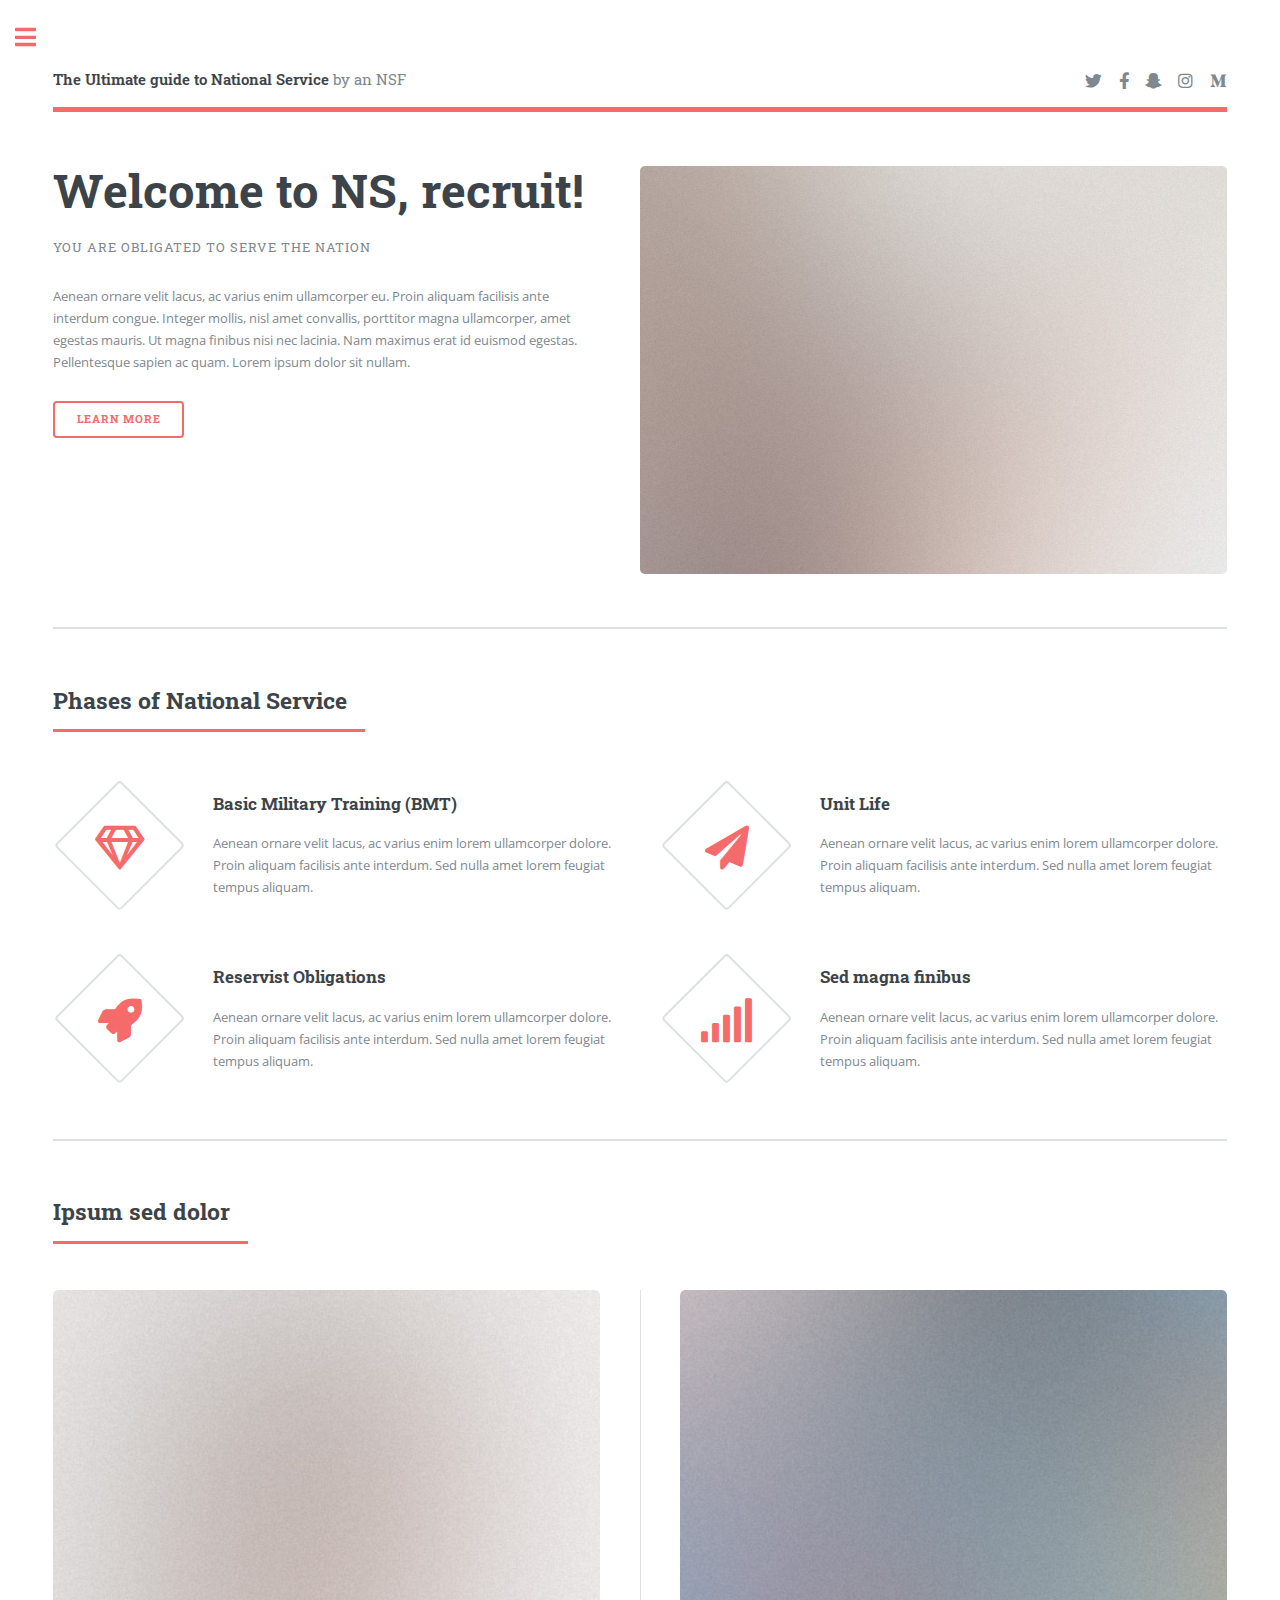
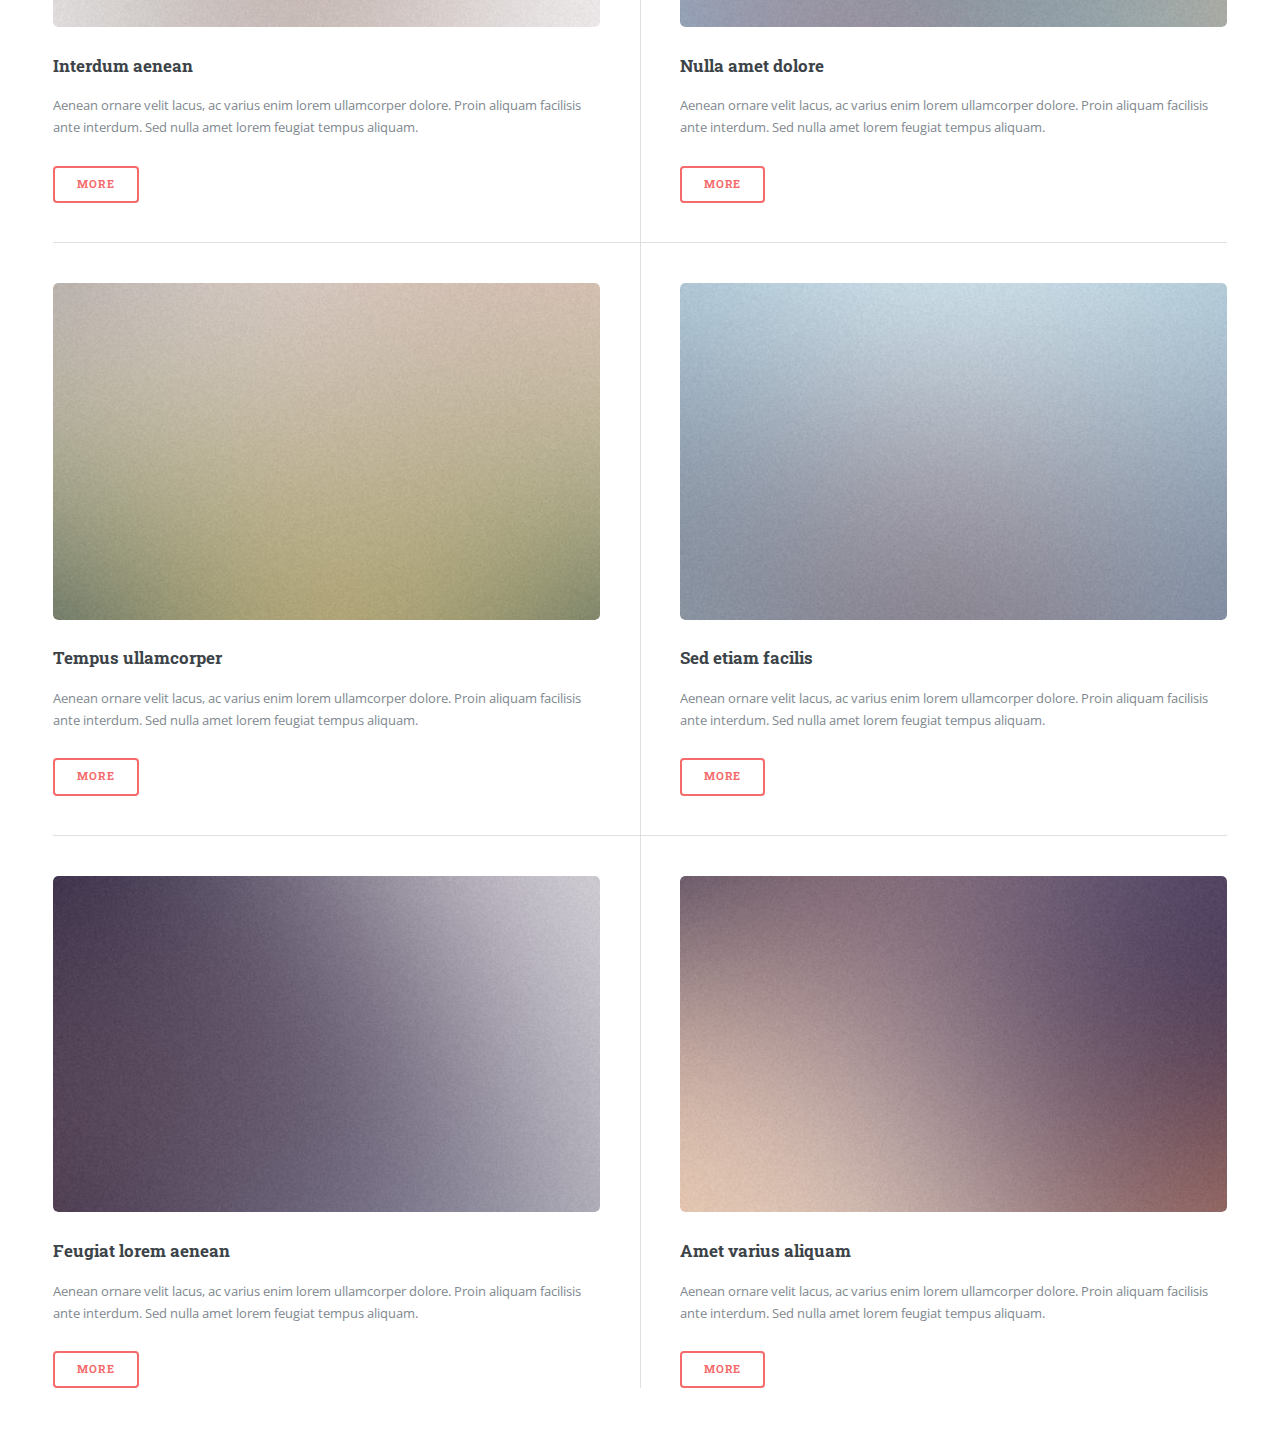
==== bmt/index.html @ 051fe94a "first commit" ====
<!DOCTYPE HTML>
<!--
	Editorial by HTML5 UP
	html5up.net | @ajlkn
	Free for personal and commercial use under the CCA 3.0 license (html5up.net/license)
-->
<html>
	<head>
		<title>Editorial by HTML5 UP</title>
		<meta charset="utf-8" />
		<meta name="viewport" content="width=device-width, initial-scale=1, user-scalable=no" />
		<link rel="stylesheet" href="assets/css/main.css" />
	</head>
	<body class="is-preload">

		<!-- Wrapper -->
			<div id="wrapper">

				<!-- Main -->
					<div id="main">
						<div class="inner">

							<!-- Header -->
								<header id="header">
									<a href="index.html" class="logo"><strong>The Ultimate guide to National Service</strong> by an NSF</a>
									<ul class="icons">
										<li><a href="#" class="icon brands fa-twitter"><span class="label">Twitter</span></a></li>
										<li><a href="#" class="icon brands fa-facebook-f"><span class="label">Facebook</span></a></li>
										<li><a href="#" class="icon brands fa-snapchat-ghost"><span class="label">Snapchat</span></a></li>
										<li><a href="#" class="icon brands fa-instagram"><span class="label">Instagram</span></a></li>
										<li><a href="#" class="icon brands fa-medium-m"><span class="label">Medium</span></a></li>
									</ul>
								</header>

							<!-- Banner -->
								<section id="banner">
									<div class="content">
										<header>
											<h1>Welcome to NS, recruit!</h1>
											<p>You are obligated to serve the nation</p>
										</header>
										<p>Aenean ornare velit lacus, ac varius enim ullamcorper eu. Proin aliquam facilisis ante interdum congue. Integer mollis, nisl amet convallis, porttitor magna ullamcorper, amet egestas mauris. Ut magna finibus nisi nec lacinia. Nam maximus erat id euismod egestas. Pellentesque sapien ac quam. Lorem ipsum dolor sit nullam.</p>
										<ul class="actions">
											<li><a href="#test" class="button big">Learn More</a></li>
										</ul>
									</div>
									<span class="image object">
										<img src="images/pic10.jpg" alt="" />
									</span>
								</section>

							<!-- Section -->
								<section>
									<header class="major">
										<h2>Phases of National Service</h2>
									</header>
									<div class="features">
										<article>
											<span class="icon fa-gem"></span>
											<div class="content">
												<h3>Basic Military Training (BMT)</h3>
												<p>Aenean ornare velit lacus, ac varius enim lorem ullamcorper dolore. Proin aliquam facilisis ante interdum. Sed nulla amet lorem feugiat tempus aliquam.</p>
											</div>
										</article>
										<article>
											<span class="icon solid fa-paper-plane"></span>
											<div class="content">
												<h3>Unit Life</h3>
												<p>Aenean ornare velit lacus, ac varius enim lorem ullamcorper dolore. Proin aliquam facilisis ante interdum. Sed nulla amet lorem feugiat tempus aliquam.</p>
											</div>
										</article>
										<article>
											<span class="icon solid fa-rocket"></span>
											<div class="content">
												<h3>Reservist Obligations</h3>
												<p>Aenean ornare velit lacus, ac varius enim lorem ullamcorper dolore. Proin aliquam facilisis ante interdum. Sed nulla amet lorem feugiat tempus aliquam.</p>
											</div>
										</article>
										<article>
											<span class="icon solid fa-signal"></span>
											<div class="content">
												<h3>Sed magna finibus</h3>
												<p>Aenean ornare velit lacus, ac varius enim lorem ullamcorper dolore. Proin aliquam facilisis ante interdum. Sed nulla amet lorem feugiat tempus aliquam.</p>
											</div>
										</article>
									</div>
								</section>

							<!-- Section -->
								<section>
									<header id='test' class="major">
										<h2>Ipsum sed dolor</h2>
									</header>
									<div class="posts">
										<article>
											<a href="#" class="image"><img src="images/pic01.jpg" alt="" /></a>
											<h3>Interdum aenean</h3>
											<p>Aenean ornare velit lacus, ac varius enim lorem ullamcorper dolore. Proin aliquam facilisis ante interdum. Sed nulla amet lorem feugiat tempus aliquam.</p>
											<ul class="actions">
												<li><a href="#" class="button">More</a></li>
											</ul>
										</article>
										<article>
											<a href="#" class="image"><img src="images/pic02.jpg" alt="" /></a>
											<h3>Nulla amet dolore</h3>
											<p>Aenean ornare velit lacus, ac varius enim lorem ullamcorper dolore. Proin aliquam facilisis ante interdum. Sed nulla amet lorem feugiat tempus aliquam.</p>
											<ul class="actions">
												<li><a href="#" class="button">More</a></li>
											</ul>
										</article>
										<article>
											<a href="#" class="image"><img src="images/pic03.jpg" alt="" /></a>
											<h3>Tempus ullamcorper</h3>
											<p>Aenean ornare velit lacus, ac varius enim lorem ullamcorper dolore. Proin aliquam facilisis ante interdum. Sed nulla amet lorem feugiat tempus aliquam.</p>
											<ul class="actions">
												<li><a href="#" class="button">More</a></li>
											</ul>
										</article>
										<article>
											<a href="#" class="image"><img src="images/pic04.jpg" alt="" /></a>
											<h3>Sed etiam facilis</h3>
											<p>Aenean ornare velit lacus, ac varius enim lorem ullamcorper dolore. Proin aliquam facilisis ante interdum. Sed nulla amet lorem feugiat tempus aliquam.</p>
											<ul class="actions">
												<li><a href="#" class="button">More</a></li>
											</ul>
										</article>
										<article>
											<a href="#" class="image"><img src="images/pic05.jpg" alt="" /></a>
											<h3>Feugiat lorem aenean</h3>
											<p>Aenean ornare velit lacus, ac varius enim lorem ullamcorper dolore. Proin aliquam facilisis ante interdum. Sed nulla amet lorem feugiat tempus aliquam.</p>
											<ul class="actions">
												<li><a href="#" class="button">More</a></li>
											</ul>
										</article>
										<article>
											<a href="#" class="image"><img src="images/pic06.jpg" alt="" /></a>
											<h3>Amet varius aliquam</h3>
											<p>Aenean ornare velit lacus, ac varius enim lorem ullamcorper dolore. Proin aliquam facilisis ante interdum. Sed nulla amet lorem feugiat tempus aliquam.</p>
											<ul class="actions">
												<li><a href="#" class="button">More</a></li>
											</ul>
										</article>
									</div>
								</section>

						</div>
					</div>

				<!-- Sidebar -->
					<div id="sidebar">
						<div class="inner">


							<!-- Menu -->
								<nav id="menu">
									<header class="major">
										<h2>Table of Contents</h2>
									</header>
									<ul>
										<li><a href="index.html">Homepage</a></li>
										<li><a href="bmt.html">Generic</a></li>
										<li><a href="elements.html">Elements</a></li>
										<li>
											<span class="opener">Submenu</span>
											<ul>
												<li><a href="#">Lorem Dolor</a></li>
												<li><a href="#">Ipsum Adipiscing</a></li>
												<li><a href="#">Tempus Magna</a></li>
												<li><a href="#">Feugiat Veroeros</a></li>
											</ul>
										</li>
										<li><a href="#">Etiam Dolore</a></li>
										<li><a href="#">Adipiscing</a></li>
										<li>
											<span class="opener">Another Submenu</span>
											<ul>
												<li><a href="#">Lorem Dolor</a></li>
												<li><a href="#">Ipsum Adipiscing</a></li>
												<li><a href="#">Tempus Magna</a></li>
												<li><a href="#">Feugiat Veroeros</a></li>
											</ul>
										</li>
										<li><a href="#">Maximus Erat</a></li>
										<li><a href="#">Sapien Mauris</a></li>
										<li><a href="#">Amet Lacinia</a></li>
									</ul>
								</nav>

					

							<!-- Footer -->
								<footer id="footer">
									<p class="copyright">&copy; Untitled. All rights reserved. Demo Images: <a href="https://unsplash.com">Unsplash</a>. Design: <a href="https://html5up.net">HTML5 UP</a>.</p>
								</footer>

						</div>
					</div>

			</div>

		<!-- Scripts -->
			<script src="assets/js/jquery.min.js"></script>
			<script src="assets/js/browser.min.js"></script>
			<script src="assets/js/breakpoints.min.js"></script>
			<script src="assets/js/util.js"></script>
			<script src="assets/js/main.js"></script>

	</body>
</html>
---- bmt/assets/css/main.css ----
@import url(fontawesome-all.min.css);
@import url("https://fonts.googleapis.com/css?family=Open+Sans:400,600,400italic,600italic|Roboto+Slab:400,700");
/*
	Editorial by HTML5 UP
	html5up.net | @ajlkn
	Free for personal and commercial use under the CCA 3.0 license (html5up.net/license)
*/
html, body, div, span, applet, object,
iframe, h1, h2, h3, h4, h5, h6, p, blockquote,
pre, a, abbr, acronym, address, big, cite,
code, del, dfn, em, img, ins, kbd, q, s, samp,
small, strike, strong, sub, sup, tt, var, b,
u, i, center, dl, dt, dd, ol, ul, li, fieldset,
form, label, legend, table, caption, tbody,
tfoot, thead, tr, th, td, article, aside,
canvas, details, embed, figure, figcaption,
footer, header, hgroup, menu, nav, output, ruby,
section, summary, time, mark, audio, video {
  margin: 0;
  padding: 0;
  border: 0;
  font-size: 100%;
  font: inherit;
  vertical-align: baseline; }

article, aside, details, figcaption, figure,
footer, header, hgroup, menu, nav, section {
  display: block; }

body {
  line-height: 1; }

ol, ul {
  list-style: none; }

blockquote, q {
  quotes: none; }
  blockquote:before, blockquote:after, q:before, q:after {
    content: '';
    content: none; }

table {
  border-collapse: collapse;
  border-spacing: 0; }

body {
  -webkit-text-size-adjust: none; }

mark {
  background-color: transparent;
  color: inherit; }

input::-moz-focus-inner {
  border: 0;
  padding: 0; }

input, select, textarea {
  -moz-appearance: none;
  -webkit-appearance: none;
  -ms-appearance: none;
  appearance: none; }

/* Basic */
@-ms-viewport {
  width: device-width; }

body {
  -ms-overflow-style: scrollbar; }

@media screen and (max-width: 480px) {
  html, body {
    min-width: 320px; } }

html {
  box-sizing: border-box;
  scroll-behavior: smooth; }

*, *:before, *:after {
  box-sizing: inherit; }

body {
  background: #ffffff; }
  body.is-preload *, body.is-preload *:before, body.is-preload *:after, body.is-resizing *, body.is-resizing *:before, body.is-resizing *:after {
    -moz-animation: none !important;
    -webkit-animation: none !important;
    -ms-animation: none !important;
    animation: none !important;
    -moz-transition: none !important;
    -webkit-transition: none !important;
    -ms-transition: none !important;
    transition: none !important; }

/* Type */
body, input, select, textarea {
  color: #7f888f;
  font-family: "Open Sans", sans-serif;
  font-size: 13pt;
  font-weight: 400;
  line-height: 1.65; }
  @media screen and (max-width: 1680px) {
    body, input, select, textarea {
      font-size: 11pt; } }
  @media screen and (max-width: 1280px) {
    body, input, select, textarea {
      font-size: 10pt; } }
  @media screen and (max-width: 360px) {
    body, input, select, textarea {
      font-size: 9pt; } }

a {
  -moz-transition: color 0.2s ease-in-out, border-bottom-color 0.2s ease-in-out;
  -webkit-transition: color 0.2s ease-in-out, border-bottom-color 0.2s ease-in-out;
  -ms-transition: color 0.2s ease-in-out, border-bottom-color 0.2s ease-in-out;
  transition: color 0.2s ease-in-out, border-bottom-color 0.2s ease-in-out;
  border-bottom: dotted 1px;
  color: #f56a6a;
  text-decoration: none; }
  a:hover {
    border-bottom-color: #f56a6a;
    color: #f56a6a !important; }
    a:hover strong {
      color: inherit; }

strong, b {
  color: #3d4449;
  font-weight: 600; }

em, i {
  font-style: italic; }

p {
  margin: 0 0 2em 0; }

h1, h2, h3, h4, h5, h6 {
  color: #3d4449;
  font-family: "Roboto Slab", serif;
  font-weight: 700;
  line-height: 1.5;
  margin: 0 0 1em 0; }
  h1 a, h2 a, h3 a, h4 a, h5 a, h6 a {
    color: inherit;
    text-decoration: none;
    border-bottom: 0; }

h1 {
  font-size: 4em;
  margin: 0 0 0.5em 0;
  line-height: 1.3; }

h2 {
  font-size: 1.75em; }

h3 {
  font-size: 1.25em; }

h4 {
  font-size: 1.1em; }

h5 {
  font-size: 0.9em; }

h6 {
  font-size: 0.7em; }

@media screen and (max-width: 1680px) {
  h1 {
    font-size: 3.5em; } }

@media screen and (max-width: 980px) {
  h1 {
    font-size: 3.25em; } }

@media screen and (max-width: 736px) {
  h1 {
    font-size: 2em;
    line-height: 1.4; }
  h2 {
    font-size: 1.5em; } }

sub {
  font-size: 0.8em;
  position: relative;
  top: 0.5em; }

sup {
  font-size: 0.8em;
  position: relative;
  top: -0.5em; }

blockquote {
  border-left: solid 3px rgba(210, 215, 217, 0.75);
  font-style: italic;
  margin: 0 0 2em 0;
  padding: 0.5em 0 0.5em 2em; }

code {
  background: rgba(230, 235, 237, 0.25);
  border-radius: 0.375em;
  border: solid 1px rgba(210, 215, 217, 0.75);
  font-family: "Courier New", monospace;
  font-size: 0.9em;
  margin: 0 0.25em;
  padding: 0.25em 0.65em; }

pre {
  -webkit-overflow-scrolling: touch;
  font-family: "Courier New", monospace;
  font-size: 0.9em;
  margin: 0 0 2em 0; }
  pre code {
    display: block;
    line-height: 1.75;
    padding: 1em 1.5em;
    overflow-x: auto; }

hr {
  border: 0;
  border-bottom: solid 1px rgba(210, 215, 217, 0.75);
  margin: 2em 0; }
  hr.major {
    margin: 3em 0; }

.align-left {
  text-align: left; }

.align-center {
  text-align: center; }

.align-right {
  text-align: right; }

/* Row */
.row {
  display: flex;
  flex-wrap: wrap;
  box-sizing: border-box;
  align-items: stretch; }
  .row > * {
    box-sizing: border-box; }
  .row.gtr-uniform > * > :last-child {
    margin-bottom: 0; }
  .row.aln-left {
    justify-content: flex-start; }
  .row.aln-center {
    justify-content: center; }
  .row.aln-right {
    justify-content: flex-end; }
  .row.aln-top {
    align-items: flex-start; }
  .row.aln-middle {
    align-items: center; }
  .row.aln-bottom {
    align-items: flex-end; }
  .row > .imp {
    order: -1; }
  .row > .col-1 {
    width: 8.33333%; }
  .row > .off-1 {
    margin-left: 8.33333%; }
  .row > .col-2 {
    width: 16.66667%; }
  .row > .off-2 {
    margin-left: 16.66667%; }
  .row > .col-3 {
    width: 25%; }
  .row > .off-3 {
    margin-left: 25%; }
  .row > .col-4 {
    width: 33.33333%; }
  .row > .off-4 {
    margin-left: 33.33333%; }
  .row > .col-5 {
    width: 41.66667%; }
  .row > .off-5 {
    margin-left: 41.66667%; }
  .row > .col-6 {
    width: 50%; }
  .row > .off-6 {
    margin-left: 50%; }
  .row > .col-7 {
    width: 58.33333%; }
  .row > .off-7 {
    margin-left: 58.33333%; }
  .row > .col-8 {
    width: 66.66667%; }
  .row > .off-8 {
    margin-left: 66.66667%; }
  .row > .col-9 {
    width: 75%; }
  .row > .off-9 {
    margin-left: 75%; }
  .row > .col-10 {
    width: 83.33333%; }
  .row > .off-10 {
    margin-left: 83.33333%; }
  .row > .col-11 {
    width: 91.66667%; }
  .row > .off-11 {
    margin-left: 91.66667%; }
  .row > .col-12 {
    width: 100%; }
  .row > .off-12 {
    margin-left: 100%; }
  .row.gtr-0 {
    margin-top: 0;
    margin-left: 0em; }
    .row.gtr-0 > * {
      padding: 0 0 0 0em; }
    .row.gtr-0.gtr-uniform {
      margin-top: 0em; }
      .row.gtr-0.gtr-uniform > * {
        padding-top: 0em; }
  .row.gtr-25 {
    margin-top: 0;
    margin-left: -0.375em; }
    .row.gtr-25 > * {
      padding: 0 0 0 0.375em; }
    .row.gtr-25.gtr-uniform {
      margin-top: -0.375em; }
      .row.gtr-25.gtr-uniform > * {
        padding-top: 0.375em; }
  .row.gtr-50 {
    margin-top: 0;
    margin-left: -0.75em; }
    .row.gtr-50 > * {
      padding: 0 0 0 0.75em; }
    .row.gtr-50.gtr-uniform {
      margin-top: -0.75em; }
      .row.gtr-50.gtr-uniform > * {
        padding-top: 0.75em; }
  .row {
    margin-top: 0;
    margin-left: -1.5em; }
    .row > * {
      padding: 0 0 0 1.5em; }
    .row.gtr-uniform {
      margin-top: -1.5em; }
      .row.gtr-uniform > * {
        padding-top: 1.5em; }
  .row.gtr-150 {
    margin-top: 0;
    margin-left: -2.25em; }
    .row.gtr-150 > * {
      padding: 0 0 0 2.25em; }
    .row.gtr-150.gtr-uniform {
      margin-top: -2.25em; }
      .row.gtr-150.gtr-uniform > * {
        padding-top: 2.25em; }
  .row.gtr-200 {
    margin-top: 0;
    margin-left: -3em; }
    .row.gtr-200 > * {
      padding: 0 0 0 3em; }
    .row.gtr-200.gtr-uniform {
      margin-top: -3em; }
      .row.gtr-200.gtr-uniform > * {
        padding-top: 3em; }
  @media screen and (max-width: 1680px) {
    .row {
      display: flex;
      flex-wrap: wrap;
      box-sizing: border-box;
      align-items: stretch; }
      .row > * {
        box-sizing: border-box; }
      .row.gtr-uniform > * > :last-child {
        margin-bottom: 0; }
      .row.aln-left {
        justify-content: flex-start; }
      .row.aln-center {
        justify-content: center; }
      .row.aln-right {
        justify-content: flex-end; }
      .row.aln-top {
        align-items: flex-start; }
      .row.aln-middle {
        align-items: center; }
      .row.aln-bottom {
        align-items: flex-end; }
      .row > .imp-xlarge {
        order: -1; }
      .row > .col-1-xlarge {
        width: 8.33333%; }
      .row > .off-1-xlarge {
        margin-left: 8.33333%; }
      .row > .col-2-xlarge {
        width: 16.66667%; }
      .row > .off-2-xlarge {
        margin-left: 16.66667%; }
      .row > .col-3-xlarge {
        width: 25%; }
      .row > .off-3-xlarge {
        margin-left: 25%; }
      .row > .col-4-xlarge {
        width: 33.33333%; }
      .row > .off-4-xlarge {
        margin-left: 33.33333%; }
      .row > .col-5-xlarge {
        width: 41.66667%; }
      .row > .off-5-xlarge {
        margin-left: 41.66667%; }
      .row > .col-6-xlarge {
        width: 50%; }
      .row > .off-6-xlarge {
        margin-left: 50%; }
      .row > .col-7-xlarge {
        width: 58.33333%; }
      .row > .off-7-xlarge {
        margin-left: 58.33333%; }
      .row > .col-8-xlarge {
        width: 66.66667%; }
      .row > .off-8-xlarge {
        margin-left: 66.66667%; }
      .row > .col-9-xlarge {
        width: 75%; }
      .row > .off-9-xlarge {
        margin-left: 75%; }
      .row > .col-10-xlarge {
        width: 83.33333%; }
      .row > .off-10-xlarge {
        margin-left: 83.33333%; }
      .row > .col-11-xlarge {
        width: 91.66667%; }
      .row > .off-11-xlarge {
        margin-left: 91.66667%; }
      .row > .col-12-xlarge {
        width: 100%; }
      .row > .off-12-xlarge {
        margin-left: 100%; }
      .row.gtr-0 {
        margin-top: 0;
        margin-left: 0em; }
        .row.gtr-0 > * {
          padding: 0 0 0 0em; }
        .row.gtr-0.gtr-uniform {
          margin-top: 0em; }
          .row.gtr-0.gtr-uniform > * {
            padding-top: 0em; }
      .row.gtr-25 {
        margin-top: 0;
        margin-left: -0.375em; }
        .row.gtr-25 > * {
          padding: 0 0 0 0.375em; }
        .row.gtr-25.gtr-uniform {
          margin-top: -0.375em; }
          .row.gtr-25.gtr-uniform > * {
            padding-top: 0.375em; }
      .row.gtr-50 {
        margin-top: 0;
        margin-left: -0.75em; }
        .row.gtr-50 > * {
          padding: 0 0 0 0.75em; }
        .row.gtr-50.gtr-uniform {
          margin-top: -0.75em; }
          .row.gtr-50.gtr-uniform > * {
            padding-top: 0.75em; }
      .row {
        margin-top: 0;
        margin-left: -1.5em; }
        .row > * {
          padding: 0 0 0 1.5em; }
        .row.gtr-uniform {
          margin-top: -1.5em; }
          .row.gtr-uniform > * {
            padding-top: 1.5em; }
      .row.gtr-150 {
        margin-top: 0;
        margin-left: -2.25em; }
        .row.gtr-150 > * {
          padding: 0 0 0 2.25em; }
        .row.gtr-150.gtr-uniform {
          margin-top: -2.25em; }
          .row.gtr-150.gtr-uniform > * {
            padding-top: 2.25em; }
      .row.gtr-200 {
        margin-top: 0;
        margin-left: -3em; }
        .row.gtr-200 > * {
          padding: 0 0 0 3em; }
        .row.gtr-200.gtr-uniform {
          margin-top: -3em; }
          .row.gtr-200.gtr-uniform > * {
            padding-top: 3em; } }
  @media screen and (max-width: 1280px) {
    .row {
      display: flex;
      flex-wrap: wrap;
      box-sizing: border-box;
      align-items: stretch; }
      .row > * {
        box-sizing: border-box; }
      .row.gtr-uniform > * > :last-child {
        margin-bottom: 0; }
      .row.aln-left {
        justify-content: flex-start; }
      .row.aln-center {
        justify-content: center; }
      .row.aln-right {
        justify-content: flex-end; }
      .row.aln-top {
        align-items: flex-start; }
      .row.aln-middle {
        align-items: center; }
      .row.aln-bottom {
        align-items: flex-end; }
      .row > .imp-large {
        order: -1; }
      .row > .col-1-large {
        width: 8.33333%; }
      .row > .off-1-large {
        margin-left: 8.33333%; }
      .row > .col-2-large {
        width: 16.66667%; }
      .row > .off-2-large {
        margin-left: 16.66667%; }
      .row > .col-3-large {
        width: 25%; }
      .row > .off-3-large {
        margin-left: 25%; }
      .row > .col-4-large {
        width: 33.33333%; }
      .row > .off-4-large {
        margin-left: 33.33333%; }
      .row > .col-5-large {
        width: 41.66667%; }
      .row > .off-5-large {
        margin-left: 41.66667%; }
      .row > .col-6-large {
        width: 50%; }
      .row > .off-6-large {
        margin-left: 50%; }
      .row > .col-7-large {
        width: 58.33333%; }
      .row > .off-7-large {
        margin-left: 58.33333%; }
      .row > .col-8-large {
        width: 66.66667%; }
      .row > .off-8-large {
        margin-left: 66.66667%; }
      .row > .col-9-large {
        width: 75%; }
      .row > .off-9-large {
        margin-left: 75%; }
      .row > .col-10-large {
        width: 83.33333%; }
      .row > .off-10-large {
        margin-left: 83.33333%; }
      .row > .col-11-large {
        width: 91.66667%; }
      .row > .off-11-large {
        margin-left: 91.66667%; }
      .row > .col-12-large {
        width: 100%; }
      .row > .off-12-large {
        margin-left: 100%; }
      .row.gtr-0 {
        margin-top: 0;
        margin-left: 0em; }
        .row.gtr-0 > * {
          padding: 0 0 0 0em; }
        .row.gtr-0.gtr-uniform {
          margin-top: 0em; }
          .row.gtr-0.gtr-uniform > * {
            padding-top: 0em; }
      .row.gtr-25 {
        margin-top: 0;
        margin-left: -0.375em; }
        .row.gtr-25 > * {
          padding: 0 0 0 0.375em; }
        .row.gtr-25.gtr-uniform {
          margin-top: -0.375em; }
          .row.gtr-25.gtr-uniform > * {
            padding-top: 0.375em; }
      .row.gtr-50 {
        margin-top: 0;
        margin-left: -0.75em; }
        .row.gtr-50 > * {
          padding: 0 0 0 0.75em; }
        .row.gtr-50.gtr-uniform {
          margin-top: -0.75em; }
          .row.gtr-50.gtr-uniform > * {
            padding-top: 0.75em; }
      .row {
        margin-top: 0;
        margin-left: -1.5em; }
        .row > * {
          padding: 0 0 0 1.5em; }
        .row.gtr-uniform {
          margin-top: -1.5em; }
          .row.gtr-uniform > * {
            padding-top: 1.5em; }
      .row.gtr-150 {
        margin-top: 0;
        margin-left: -2.25em; }
        .row.gtr-150 > * {
          padding: 0 0 0 2.25em; }
        .row.gtr-150.gtr-uniform {
          margin-top: -2.25em; }
          .row.gtr-150.gtr-uniform > * {
            padding-top: 2.25em; }
      .row.gtr-200 {
        margin-top: 0;
        margin-left: -3em; }
        .row.gtr-200 > * {
          padding: 0 0 0 3em; }
        .row.gtr-200.gtr-uniform {
          margin-top: -3em; }
          .row.gtr-200.gtr-uniform > * {
            padding-top: 3em; } }
  @media screen and (max-width: 980px) {
    .row {
      display: flex;
      flex-wrap: wrap;
      box-sizing: border-box;
      align-items: stretch; }
      .row > * {
        box-sizing: border-box; }
      .row.gtr-uniform > * > :last-child {
        margin-bottom: 0; }
      .row.aln-left {
        justify-content: flex-start; }
      .row.aln-center {
        justify-content: center; }
      .row.aln-right {
        justify-content: flex-end; }
      .row.aln-top {
        align-items: flex-start; }
      .row.aln-middle {
        align-items: center; }
      .row.aln-bottom {
        align-items: flex-end; }
      .row > .imp-medium {
        order: -1; }
      .row > .col-1-medium {
        width: 8.33333%; }
      .row > .off-1-medium {
        margin-left: 8.33333%; }
      .row > .col-2-medium {
        width: 16.66667%; }
      .row > .off-2-medium {
        margin-left: 16.66667%; }
      .row > .col-3-medium {
        width: 25%; }
      .row > .off-3-medium {
        margin-left: 25%; }
      .row > .col-4-medium {
        width: 33.33333%; }
      .row > .off-4-medium {
        margin-left: 33.33333%; }
      .row > .col-5-medium {
        width: 41.66667%; }
      .row > .off-5-medium {
        margin-left: 41.66667%; }
      .row > .col-6-medium {
        width: 50%; }
      .row > .off-6-medium {
        margin-left: 50%; }
      .row > .col-7-medium {
        width: 58.33333%; }
      .row > .off-7-medium {
        margin-left: 58.33333%; }
      .row > .col-8-medium {
        width: 66.66667%; }
      .row > .off-8-medium {
        margin-left: 66.66667%; }
      .row > .col-9-medium {
        width: 75%; }
      .row > .off-9-medium {
        margin-left: 75%; }
      .row > .col-10-medium {
        width: 83.33333%; }
      .row > .off-10-medium {
        margin-left: 83.33333%; }
      .row > .col-11-medium {
        width: 91.66667%; }
      .row > .off-11-medium {
        margin-left: 91.66667%; }
      .row > .col-12-medium {
        width: 100%; }
      .row > .off-12-medium {
        margin-left: 100%; }
      .row.gtr-0 {
        margin-top: 0;
        margin-left: 0em; }
        .row.gtr-0 > * {
          padding: 0 0 0 0em; }
        .row.gtr-0.gtr-uniform {
          margin-top: 0em; }
          .row.gtr-0.gtr-uniform > * {
            padding-top: 0em; }
      .row.gtr-25 {
        margin-top: 0;
        margin-left: -0.375em; }
        .row.gtr-25 > * {
          padding: 0 0 0 0.375em; }
        .row.gtr-25.gtr-uniform {
          margin-top: -0.375em; }
          .row.gtr-25.gtr-uniform > * {
            padding-top: 0.375em; }
      .row.gtr-50 {
        margin-top: 0;
        margin-left: -0.75em; }
        .row.gtr-50 > * {
          padding: 0 0 0 0.75em; }
        .row.gtr-50.gtr-uniform {
          margin-top: -0.75em; }
          .row.gtr-50.gtr-uniform > * {
            padding-top: 0.75em; }
      .row {
        margin-top: 0;
        margin-left: -1.5em; }
        .row > * {
          padding: 0 0 0 1.5em; }
        .row.gtr-uniform {
          margin-top: -1.5em; }
          .row.gtr-uniform > * {
            padding-top: 1.5em; }
      .row.gtr-150 {
        margin-top: 0;
        margin-left: -2.25em; }
        .row.gtr-150 > * {
          padding: 0 0 0 2.25em; }
        .row.gtr-150.gtr-uniform {
          margin-top: -2.25em; }
          .row.gtr-150.gtr-uniform > * {
            padding-top: 2.25em; }
      .row.gtr-200 {
        margin-top: 0;
        margin-left: -3em; }
        .row.gtr-200 > * {
          padding: 0 0 0 3em; }
        .row.gtr-200.gtr-uniform {
          margin-top: -3em; }
          .row.gtr-200.gtr-uniform > * {
            padding-top: 3em; } }
  @media screen and (max-width: 736px) {
    .row {
      display: flex;
      flex-wrap: wrap;
      box-sizing: border-box;
      align-items: stretch; }
      .row > * {
        box-sizing: border-box; }
      .row.gtr-uniform > * > :last-child {
        margin-bottom: 0; }
      .row.aln-left {
        justify-content: flex-start; }
      .row.aln-center {
        justify-content: center; }
      .row.aln-right {
        justify-content: flex-end; }
      .row.aln-top {
        align-items: flex-start; }
      .row.aln-middle {
        align-items: center; }
      .row.aln-bottom {
        align-items: flex-end; }
      .row > .imp-small {
        order: -1; }
      .row > .col-1-small {
        width: 8.33333%; }
      .row > .off-1-small {
        margin-left: 8.33333%; }
      .row > .col-2-small {
        width: 16.66667%; }
      .row > .off-2-small {
        margin-left: 16.66667%; }
      .row > .col-3-small {
        width: 25%; }
      .row > .off-3-small {
        margin-left: 25%; }
      .row > .col-4-small {
        width: 33.33333%; }
      .row > .off-4-small {
        margin-left: 33.33333%; }
      .row > .col-5-small {
        width: 41.66667%; }
      .row > .off-5-small {
        margin-left: 41.66667%; }
      .row > .col-6-small {
        width: 50%; }
      .row > .off-6-small {
        margin-left: 50%; }
      .row > .col-7-small {
        width: 58.33333%; }
      .row > .off-7-small {
        margin-left: 58.33333%; }
      .row > .col-8-small {
        width: 66.66667%; }
      .row > .off-8-small {
        margin-left: 66.66667%; }
      .row > .col-9-small {
        width: 75%; }
      .row > .off-9-small {
        margin-left: 75%; }
      .row > .col-10-small {
        width: 83.33333%; }
      .row > .off-10-small {
        margin-left: 83.33333%; }
      .row > .col-11-small {
        width: 91.66667%; }
      .row > .off-11-small {
        margin-left: 91.66667%; }
      .row > .col-12-small {
        width: 100%; }
      .row > .off-12-small {
        margin-left: 100%; }
      .row.gtr-0 {
        margin-top: 0;
        margin-left: 0em; }
        .row.gtr-0 > * {
          padding: 0 0 0 0em; }
        .row.gtr-0.gtr-uniform {
          margin-top: 0em; }
          .row.gtr-0.gtr-uniform > * {
            padding-top: 0em; }
      .row.gtr-25 {
        margin-top: 0;
        margin-left: -0.375em; }
        .row.gtr-25 > * {
          padding: 0 0 0 0.375em; }
        .row.gtr-25.gtr-uniform {
          margin-top: -0.375em; }
          .row.gtr-25.gtr-uniform > * {
            padding-top: 0.375em; }
      .row.gtr-50 {
        margin-top: 0;
        margin-left: -0.75em; }
        .row.gtr-50 > * {
          padding: 0 0 0 0.75em; }
        .row.gtr-50.gtr-uniform {
          margin-top: -0.75em; }
          .row.gtr-50.gtr-uniform > * {
            padding-top: 0.75em; }
      .row {
        margin-top: 0;
        margin-left: -1.5em; }
        .row > * {
          padding: 0 0 0 1.5em; }
        .row.gtr-uniform {
          margin-top: -1.5em; }
          .row.gtr-uniform > * {
            padding-top: 1.5em; }
      .row.gtr-150 {
        margin-top: 0;
        margin-left: -2.25em; }
        .row.gtr-150 > * {
          padding: 0 0 0 2.25em; }
        .row.gtr-150.gtr-uniform {
          margin-top: -2.25em; }
          .row.gtr-150.gtr-uniform > * {
            padding-top: 2.25em; }
      .row.gtr-200 {
        margin-top: 0;
        margin-left: -3em; }
        .row.gtr-200 > * {
          padding: 0 0 0 3em; }
        .row.gtr-200.gtr-uniform {
          margin-top: -3em; }
          .row.gtr-200.gtr-uniform > * {
            padding-top: 3em; } }
  @media screen and (max-width: 480px) {
    .row {
      display: flex;
      flex-wrap: wrap;
      box-sizing: border-box;
      align-items: stretch; }
      .row > * {
        box-sizing: border-box; }
      .row.gtr-uniform > * > :last-child {
        margin-bottom: 0; }
      .row.aln-left {
        justify-content: flex-start; }
      .row.aln-center {
        justify-content: center; }
      .row.aln-right {
        justify-content: flex-end; }
      .row.aln-top {
        align-items: flex-start; }
      .row.aln-middle {
        align-items: center; }
      .row.aln-bottom {
        align-items: flex-end; }
      .row > .imp-xsmall {
        order: -1; }
      .row > .col-1-xsmall {
        width: 8.33333%; }
      .row > .off-1-xsmall {
        margin-left: 8.33333%; }
      .row > .col-2-xsmall {
        width: 16.66667%; }
      .row > .off-2-xsmall {
        margin-left: 16.66667%; }
      .row > .col-3-xsmall {
        width: 25%; }
      .row > .off-3-xsmall {
        margin-left: 25%; }
      .row > .col-4-xsmall {
        width: 33.33333%; }
      .row > .off-4-xsmall {
        margin-left: 33.33333%; }
      .row > .col-5-xsmall {
        width: 41.66667%; }
      .row > .off-5-xsmall {
        margin-left: 41.66667%; }
      .row > .col-6-xsmall {
        width: 50%; }
      .row > .off-6-xsmall {
        margin-left: 50%; }
      .row > .col-7-xsmall {
        width: 58.33333%; }
      .row > .off-7-xsmall {
        margin-left: 58.33333%; }
      .row > .col-8-xsmall {
        width: 66.66667%; }
      .row > .off-8-xsmall {
        margin-left: 66.66667%; }
      .row > .col-9-xsmall {
        width: 75%; }
      .row > .off-9-xsmall {
        margin-left: 75%; }
      .row > .col-10-xsmall {
        width: 83.33333%; }
      .row > .off-10-xsmall {
        margin-left: 83.33333%; }
      .row > .col-11-xsmall {
        width: 91.66667%; }
      .row > .off-11-xsmall {
        margin-left: 91.66667%; }
      .row > .col-12-xsmall {
        width: 100%; }
      .row > .off-12-xsmall {
        margin-left: 100%; }
      .row.gtr-0 {
        margin-top: 0;
        margin-left: 0em; }
        .row.gtr-0 > * {
          padding: 0 0 0 0em; }
        .row.gtr-0.gtr-uniform {
          margin-top: 0em; }
          .row.gtr-0.gtr-uniform > * {
            padding-top: 0em; }
      .row.gtr-25 {
        margin-top: 0;
        margin-left: -0.375em; }
        .row.gtr-25 > * {
          padding: 0 0 0 0.375em; }
        .row.gtr-25.gtr-uniform {
          margin-top: -0.375em; }
          .row.gtr-25.gtr-uniform > * {
            padding-top: 0.375em; }
      .row.gtr-50 {
        margin-top: 0;
        margin-left: -0.75em; }
        .row.gtr-50 > * {
          padding: 0 0 0 0.75em; }
        .row.gtr-50.gtr-uniform {
          margin-top: -0.75em; }
          .row.gtr-50.gtr-uniform > * {
            padding-top: 0.75em; }
      .row {
        margin-top: 0;
        margin-left: -1.5em; }
        .row > * {
          padding: 0 0 0 1.5em; }
        .row.gtr-uniform {
          margin-top: -1.5em; }
          .row.gtr-uniform > * {
            padding-top: 1.5em; }
      .row.gtr-150 {
        margin-top: 0;
        margin-left: -2.25em; }
        .row.gtr-150 > * {
          padding: 0 0 0 2.25em; }
        .row.gtr-150.gtr-uniform {
          margin-top: -2.25em; }
          .row.gtr-150.gtr-uniform > * {
            padding-top: 2.25em; }
      .row.gtr-200 {
        margin-top: 0;
        margin-left: -3em; }
        .row.gtr-200 > * {
          padding: 0 0 0 3em; }
        .row.gtr-200.gtr-uniform {
          margin-top: -3em; }
          .row.gtr-200.gtr-uniform > * {
            padding-top: 3em; } }

/* Section/Article */
section.special, article.special {
  text-align: center; }

header p {
  font-family: "Roboto Slab", serif;
  font-size: 1em;
  font-weight: 400;
  letter-spacing: 0.075em;
  margin-top: -0.5em;
  text-transform: uppercase; }

header.major > :last-child {
  border-bottom: solid 3px #f56a6a;
  display: inline-block;
  margin: 0 0 2em 0;
  padding: 0 0.75em 0.5em 0; }

header.main > :last-child {
  margin: 0 0 1em 0; }

/* Form */
form {
  margin: 0 0 2em 0; }

label {
  color: #3d4449;
  display: block;
  font-size: 0.9em;
  font-weight: 600;
  margin: 0 0 1em 0; }

input[type="text"],
input[type="password"],
input[type="email"],
input[type="tel"],
input[type="search"],
input[type="url"],
select,
textarea {
  -moz-appearance: none;
  -webkit-appearance: none;
  -ms-appearance: none;
  appearance: none;
  background: #ffffff;
  border-radius: 0.375em;
  border: none;
  border: solid 1px rgba(210, 215, 217, 0.75);
  color: inherit;
  display: block;
  outline: 0;
  padding: 0 1em;
  text-decoration: none;
  width: 100%; }
  input[type="text"]:invalid,
  input[type="password"]:invalid,
  input[type="email"]:invalid,
  input[type="tel"]:invalid,
  input[type="search"]:invalid,
  input[type="url"]:invalid,
  select:invalid,
  textarea:invalid {
    box-shadow: none; }
  input[type="text"]:focus,
  input[type="password"]:focus,
  input[type="email"]:focus,
  input[type="tel"]:focus,
  input[type="search"]:focus,
  input[type="url"]:focus,
  select:focus,
  textarea:focus {
    border-color: #f56a6a;
    box-shadow: 0 0 0 1px #f56a6a; }

select {
  background-image: url("data:image/svg+xml;charset=utf8,%3Csvg xmlns='http://www.w3.org/2000/svg' width='40' height='40' preserveAspectRatio='none' viewBox='0 0 40 40'%3E%3Cpath d='M9.4,12.3l10.4,10.4l10.4-10.4c0.2-0.2,0.5-0.4,0.9-0.4c0.3,0,0.6,0.1,0.9,0.4l3.3,3.3c0.2,0.2,0.4,0.5,0.4,0.9 c0,0.4-0.1,0.6-0.4,0.9L20.7,31.9c-0.2,0.2-0.5,0.4-0.9,0.4c-0.3,0-0.6-0.1-0.9-0.4L4.3,17.3c-0.2-0.2-0.4-0.5-0.4-0.9 c0-0.4,0.1-0.6,0.4-0.9l3.3-3.3c0.2-0.2,0.5-0.4,0.9-0.4S9.1,12.1,9.4,12.3z' fill='rgba(210, 215, 217, 0.75)' /%3E%3C/svg%3E");
  background-size: 1.25em;
  background-repeat: no-repeat;
  background-position: calc(100% - 1em) center;
  height: 2.75em;
  padding-right: 2.75em;
  text-overflow: ellipsis; }
  select option {
    color: #3d4449;
    background: #ffffff; }
  select:focus::-ms-value {
    background-color: transparent; }
  select::-ms-expand {
    display: none; }

input[type="text"],
input[type="password"],
input[type="email"],
input[type="tel"],
input[type="search"],
input[type="url"],
select {
  height: 2.75em; }

textarea {
  padding: 0.75em 1em; }

input[type="checkbox"],
input[type="radio"] {
  -moz-appearance: none;
  -webkit-appearance: none;
  -ms-appearance: none;
  appearance: none;
  display: block;
  float: left;
  margin-right: -2em;
  opacity: 0;
  width: 1em;
  z-index: -1; }
  input[type="checkbox"] + label,
  input[type="radio"] + label {
    text-decoration: none;
    color: #7f888f;
    cursor: pointer;
    display: inline-block;
    font-size: 1em;
    font-weight: 400;
    padding-left: 2.4em;
    padding-right: 0.75em;
    position: relative; }
    input[type="checkbox"] + label:before,
    input[type="radio"] + label:before {
      -moz-osx-font-smoothing: grayscale;
      -webkit-font-smoothing: antialiased;
      display: inline-block;
      font-style: normal;
      font-variant: normal;
      text-rendering: auto;
      line-height: 1;
      text-transform: none !important;
      font-family: 'Font Awesome 5 Free';
      font-weight: 900; }
    input[type="checkbox"] + label:before,
    input[type="radio"] + label:before {
      background: #ffffff;
      border-radius: 0.375em;
      border: solid 1px rgba(210, 215, 217, 0.75);
      content: '';
      display: inline-block;
      font-size: 0.8em;
      height: 2.0625em;
      left: 0;
      line-height: 2.0625em;
      position: absolute;
      text-align: center;
      top: 0;
      width: 2.0625em; }
  input[type="checkbox"]:checked + label:before,
  input[type="radio"]:checked + label:before {
    background: #3d4449;
    border-color: #3d4449;
    color: #ffffff;
    content: '\f00c'; }
  input[type="checkbox"]:focus + label:before,
  input[type="radio"]:focus + label:before {
    border-color: #f56a6a;
    box-shadow: 0 0 0 1px #f56a6a; }

input[type="checkbox"] + label:before {
  border-radius: 0.375em; }

input[type="radio"] + label:before {
  border-radius: 100%; }

::-webkit-input-placeholder {
  color: #9fa3a6 !important;
  opacity: 1.0; }

:-moz-placeholder {
  color: #9fa3a6 !important;
  opacity: 1.0; }

::-moz-placeholder {
  color: #9fa3a6 !important;
  opacity: 1.0; }

:-ms-input-placeholder {
  color: #9fa3a6 !important;
  opacity: 1.0; }

/* Box */
.box {
  border-radius: 0.375em;
  border: solid 1px rgba(210, 215, 217, 0.75);
  margin-bottom: 2em;
  padding: 1.5em; }
  .box > :last-child,
  .box > :last-child > :last-child,
  .box > :last-child > :last-child > :last-child {
    margin-bottom: 0; }
  .box.alt {
    border: 0;
    border-radius: 0;
    padding: 0; }

/* Icon */
.icon {
  text-decoration: none;
  border-bottom: none;
  position: relative; }
  .icon:before {
    -moz-osx-font-smoothing: grayscale;
    -webkit-font-smoothing: antialiased;
    display: inline-block;
    font-style: normal;
    font-variant: normal;
    text-rendering: auto;
    line-height: 1;
    text-transform: none !important;
    font-family: 'Font Awesome 5 Free';
    font-weight: 400; }
  .icon > .label {
    display: none; }
  .icon:before {
    line-height: inherit; }
  .icon.solid:before {
    font-weight: 900; }
  .icon.brands:before {
    font-family: 'Font Awesome 5 Brands'; }

/* Image */
.image {
  border-radius: 0.375em;
  border: 0;
  display: inline-block;
  position: relative; }
  .image img {
    border-radius: 0.375em;
    display: block; }
  .image.left, .image.right {
    max-width: 40%; }
    .image.left img, .image.right img {
      width: 100%; }
  .image.left {
    float: left;
    padding: 0 1.5em 1em 0;
    top: 0.25em; }
  .image.right {
    float: right;
    padding: 0 0 1em 1.5em;
    top: 0.25em; }
  .image.fit {
    display: block;
    margin: 0 0 2em 0;
    width: 100%; }
    .image.fit img {
      width: 100%; }
  .image.main {
    display: block;
    margin: 0 0 3em 0;
    width: 100%; }
    .image.main img {
      width: 100%; }

a.image {
  overflow: hidden; }
  a.image img {
    -moz-transition: -moz-transform 0.2s ease;
    -webkit-transition: -webkit-transform 0.2s ease;
    -ms-transition: -ms-transform 0.2s ease;
    transition: transform 0.2s ease; }
  a.image:hover img {
    -moz-transform: scale(1.075);
    -webkit-transform: scale(1.075);
    -ms-transform: scale(1.075);
    transform: scale(1.075); }

/* List */
ol {
  list-style: decimal;
  margin: 0 0 2em 0;
  padding-left: 1.25em; }
  ol li {
    padding-left: 0.25em; }

ul {
  list-style: disc;
  margin: 0 0 2em 0;
  padding-left: 1em; }
  ul li {
    padding-left: 0.5em; }
  ul.alt {
    list-style: none;
    padding-left: 0; }
    ul.alt li {
      border-top: solid 1px rgba(210, 215, 217, 0.75);
      padding: 0.5em 0; }
      ul.alt li:first-child {
        border-top: 0;
        padding-top: 0; }

dl {
  margin: 0 0 2em 0; }
  dl dt {
    display: block;
    font-weight: 600;
    margin: 0 0 1em 0; }
  dl dd {
    margin-left: 2em; }

/* Actions */
ul.actions {
  display: -moz-flex;
  display: -webkit-flex;
  display: -ms-flex;
  display: flex;
  cursor: default;
  list-style: none;
  margin-left: -1em;
  padding-left: 0; }
  ul.actions li {
    padding: 0 0 0 1em;
    vertical-align: middle; }
  ul.actions.special {
    -moz-justify-content: center;
    -webkit-justify-content: center;
    -ms-justify-content: center;
    justify-content: center;
    width: 100%;
    margin-left: 0; }
    ul.actions.special li:first-child {
      padding-left: 0; }
  ul.actions.stacked {
    -moz-flex-direction: column;
    -webkit-flex-direction: column;
    -ms-flex-direction: column;
    flex-direction: column;
    margin-left: 0; }
    ul.actions.stacked li {
      padding: 1.3em 0 0 0; }
      ul.actions.stacked li:first-child {
        padding-top: 0; }
  ul.actions.fit {
    width: calc(100% + 1em); }
    ul.actions.fit li {
      -moz-flex-grow: 1;
      -webkit-flex-grow: 1;
      -ms-flex-grow: 1;
      flex-grow: 1;
      -moz-flex-shrink: 1;
      -webkit-flex-shrink: 1;
      -ms-flex-shrink: 1;
      flex-shrink: 1;
      width: 100%; }
      ul.actions.fit li > * {
        width: 100%; }
    ul.actions.fit.stacked {
      width: 100%; }

/* Icons */
ul.icons {
  cursor: default;
  list-style: none;
  padding-left: 0; }
  ul.icons li {
    display: inline-block;
    padding: 0 1em 0 0; }
    ul.icons li:last-child {
      padding-right: 0; }
    ul.icons li .icon {
      color: inherit; }
      ul.icons li .icon:before {
        font-size: 1.25em; }

/* Contact */
ul.contact {
  list-style: none;
  padding: 0; }
  ul.contact li {
    text-decoration: none;
    border-top: solid 1px rgba(210, 215, 217, 0.75);
    margin: 1.5em 0 0 0;
    padding: 1.5em 0 0 3em;
    position: relative; }
    ul.contact li:before {
      -moz-osx-font-smoothing: grayscale;
      -webkit-font-smoothing: antialiased;
      display: inline-block;
      font-style: normal;
      font-variant: normal;
      text-rendering: auto;
      line-height: 1;
      text-transform: none !important;
      font-family: 'Font Awesome 5 Free';
      font-weight: 400; }
    ul.contact li:before {
      color: #f56a6a;
      display: inline-block;
      font-size: 1.5em;
      height: 1.125em;
      left: 0;
      line-height: 1.125em;
      position: absolute;
      text-align: center;
      top: 1em;
      width: 1.5em; }
    ul.contact li:first-child {
      border-top: 0;
      margin-top: 0;
      padding-top: 0; }
      ul.contact li:first-child:before {
        top: 0; }
    ul.contact li a {
      color: inherit; }

/* Pagination */
ul.pagination {
  cursor: default;
  list-style: none;
  padding-left: 0; }
  ul.pagination li {
    display: inline-block;
    padding-left: 0;
    vertical-align: middle; }
    ul.pagination li > .page {
      -moz-transition: background-color 0.2s ease-in-out, color 0.2s ease-in-out;
      -webkit-transition: background-color 0.2s ease-in-out, color 0.2s ease-in-out;
      -ms-transition: background-color 0.2s ease-in-out, color 0.2s ease-in-out;
      transition: background-color 0.2s ease-in-out, color 0.2s ease-in-out;
      border-bottom: 0;
      border-radius: 0.375em;
      display: inline-block;
      font-size: 0.8em;
      font-weight: 600;
      height: 2em;
      line-height: 2em;
      margin: 0 0.125em;
      min-width: 2em;
      padding: 0 0.5em;
      text-align: center; }
      ul.pagination li > .page.active {
        background-color: #f56a6a;
        color: #ffffff !important; }
        ul.pagination li > .page.active:hover {
          background-color: #f67878; }
        ul.pagination li > .page.active:active {
          background-color: #f45c5c; }
    ul.pagination li:first-child {
      padding-right: 0.75em; }
    ul.pagination li:last-child {
      padding-left: 0.75em; }
  @media screen and (max-width: 480px) {
    ul.pagination li:nth-child(n+2):nth-last-child(n+2) {
      display: none; }
    ul.pagination li:first-child {
      padding-right: 0; } }

/* Table */
.table-wrapper {
  -webkit-overflow-scrolling: touch;
  overflow-x: auto; }

table {
  margin: 0 0 2em 0;
  width: 100%; }
  table tbody tr {
    border: solid 1px rgba(210, 215, 217, 0.75);
    border-left: 0;
    border-right: 0; }
    table tbody tr:nth-child(2n + 1) {
      background-color: rgba(230, 235, 237, 0.25); }
  table td {
    padding: 0.75em 0.75em; }
  table th {
    color: #3d4449;
    font-size: 0.9em;
    font-weight: 600;
    padding: 0 0.75em 0.75em 0.75em;
    text-align: left; }
  table thead {
    border-bottom: solid 2px rgba(210, 215, 217, 0.75); }
  table tfoot {
    border-top: solid 2px rgba(210, 215, 217, 0.75); }
  table.alt {
    border-collapse: separate; }
    table.alt tbody tr td {
      border: solid 1px rgba(210, 215, 217, 0.75);
      border-left-width: 0;
      border-top-width: 0; }
      table.alt tbody tr td:first-child {
        border-left-width: 1px; }
    table.alt tbody tr:first-child td {
      border-top-width: 1px; }
    table.alt thead {
      border-bottom: 0; }
    table.alt tfoot {
      border-top: 0; }

/* Button */
input[type="submit"],
input[type="reset"],
input[type="button"],
button,
.button {
  -moz-appearance: none;
  -webkit-appearance: none;
  -ms-appearance: none;
  appearance: none;
  -moz-transition: background-color 0.2s ease-in-out, color 0.2s ease-in-out;
  -webkit-transition: background-color 0.2s ease-in-out, color 0.2s ease-in-out;
  -ms-transition: background-color 0.2s ease-in-out, color 0.2s ease-in-out;
  transition: background-color 0.2s ease-in-out, color 0.2s ease-in-out;
  background-color: transparent;
  border-radius: 0.375em;
  border: 0;
  box-shadow: inset 0 0 0 2px #f56a6a;
  color: #f56a6a !important;
  cursor: pointer;
  display: inline-block;
  font-family: "Roboto Slab", serif;
  font-size: 0.8em;
  font-weight: 700;
  height: 3.5em;
  letter-spacing: 0.075em;
  line-height: 3.5em;
  padding: 0 2.25em;
  text-align: center;
  text-decoration: none;
  text-transform: uppercase;
  white-space: nowrap; }
  input[type="submit"]:hover,
  input[type="reset"]:hover,
  input[type="button"]:hover,
  button:hover,
  .button:hover {
    background-color: rgba(245, 106, 106, 0.05); }
  input[type="submit"]:active,
  input[type="reset"]:active,
  input[type="button"]:active,
  button:active,
  .button:active {
    background-color: rgba(245, 106, 106, 0.15); }
  input[type="submit"].icon:before,
  input[type="reset"].icon:before,
  input[type="button"].icon:before,
  button.icon:before,
  .button.icon:before {
    margin-right: 0.5em; }
  input[type="submit"].fit,
  input[type="reset"].fit,
  input[type="button"].fit,
  button.fit,
  .button.fit {
    width: 100%; }
  input[type="submit"].small,
  input[type="reset"].small,
  input[type="button"].small,
  button.small,
  .button.small {
    font-size: 0.6em; }
  input[type="submit"].large,
  input[type="reset"].large,
  input[type="button"].large,
  button.large,
  .button.large {
    font-size: 1em;
    height: 3.65em;
    line-height: 3.65em; }
  input[type="submit"].primary,
  input[type="reset"].primary,
  input[type="button"].primary,
  button.primary,
  .button.primary {
    background-color: #f56a6a;
    box-shadow: none;
    color: #ffffff !important; }
    input[type="submit"].primary:hover,
    input[type="reset"].primary:hover,
    input[type="button"].primary:hover,
    button.primary:hover,
    .button.primary:hover {
      background-color: #f67878; }
    input[type="submit"].primary:active,
    input[type="reset"].primary:active,
    input[type="button"].primary:active,
    button.primary:active,
    .button.primary:active {
      background-color: #f45c5c; }
  input[type="submit"].disabled, input[type="submit"]:disabled,
  input[type="reset"].disabled,
  input[type="reset"]:disabled,
  input[type="button"].disabled,
  input[type="button"]:disabled,
  button.disabled,
  button:disabled,
  .button.disabled,
  .button:disabled {
    pointer-events: none;
    opacity: 0.25; }

/* Mini Posts */
.mini-posts article {
  border-top: solid 1px rgba(210, 215, 217, 0.75);
  margin-top: 2em;
  padding-top: 2em; }
  .mini-posts article .image {
    display: block;
    margin: 0 0 1.5em 0; }
    .mini-posts article .image img {
      display: block;
      width: 100%; }
  .mini-posts article:first-child {
    border-top: 0;
    margin-top: 0;
    padding-top: 0; }

/* Features */
.features {
  display: -moz-flex;
  display: -webkit-flex;
  display: -ms-flex;
  display: flex;
  -moz-flex-wrap: wrap;
  -webkit-flex-wrap: wrap;
  -ms-flex-wrap: wrap;
  flex-wrap: wrap;
  margin: 0 0 2em -3em;
  width: calc(100% + 3em); }
  .features article {
    -moz-align-items: center;
    -webkit-align-items: center;
    -ms-align-items: center;
    align-items: center;
    display: -moz-flex;
    display: -webkit-flex;
    display: -ms-flex;
    display: flex;
    margin: 0 0 3em 3em;
    position: relative;
    width: calc(50% - 3em); }
    .features article:nth-child(2n - 1) {
      margin-right: 1.5em; }
    .features article:nth-child(2n) {
      margin-left: 1.5em; }
    .features article:nth-last-child(1), .features article:nth-last-child(2) {
      margin-bottom: 0; }
    .features article .icon {
      -moz-flex-grow: 0;
      -webkit-flex-grow: 0;
      -ms-flex-grow: 0;
      flex-grow: 0;
      -moz-flex-shrink: 0;
      -webkit-flex-shrink: 0;
      -ms-flex-shrink: 0;
      flex-shrink: 0;
      display: block;
      height: 10em;
      line-height: 10em;
      margin: 0 2em 0 0;
      text-align: center;
      width: 10em; }
      .features article .icon:before {
        color: #f56a6a;
        font-size: 2.75rem;
        position: relative;
        top: 0.05em; }
      .features article .icon:after {
        -moz-transform: rotate(45deg);
        -webkit-transform: rotate(45deg);
        -ms-transform: rotate(45deg);
        transform: rotate(45deg);
        border-radius: 0.25rem;
        border: solid 2px rgba(210, 215, 217, 0.75);
        content: '';
        display: block;
        height: 7em;
        left: 50%;
        margin: -3.5em 0 0 -3.5em;
        position: absolute;
        top: 50%;
        width: 7em; }
    .features article .content {
      -moz-flex-grow: 1;
      -webkit-flex-grow: 1;
      -ms-flex-grow: 1;
      flex-grow: 1;
      -moz-flex-shrink: 1;
      -webkit-flex-shrink: 1;
      -ms-flex-shrink: 1;
      flex-shrink: 1;
      width: 100%; }
      .features article .content > :last-child {
        margin-bottom: 0; }
  @media screen and (max-width: 980px) {
    .features {
      margin: 0 0 2em 0;
      width: 100%; }
      .features article {
        margin: 0 0 3em 0;
        width: 100%; }
        .features article:nth-child(2n - 1) {
          margin-right: 0; }
        .features article:nth-child(2n) {
          margin-left: 0; }
        .features article:nth-last-child(1), .features article:nth-last-child(2) {
          margin-bottom: 3em; }
        .features article:last-child {
          margin-bottom: 0; }
        .features article .icon {
          height: 8em;
          line-height: 8em;
          width: 8em; }
          .features article .icon:before {
            font-size: 2.25rem; }
          .features article .icon:after {
            height: 6em;
            margin: -3em 0 0 -3em;
            width: 6em; } }
  @media screen and (max-width: 480px) {
    .features article {
      -moz-flex-direction: column;
      -webkit-flex-direction: column;
      -ms-flex-direction: column;
      flex-direction: column;
      -moz-align-items: -moz-flex-start;
      -webkit-align-items: -webkit-flex-start;
      -ms-align-items: -ms-flex-start;
      align-items: flex-start; }
      .features article .icon {
        height: 6em;
        line-height: 6em;
        margin: 0 0 1.5em 0;
        width: 6em; }
        .features article .icon:before {
          font-size: 1.5rem; }
        .features article .icon:after {
          height: 4em;
          margin: -2em 0 0 -2em;
          width: 4em; } }
  @media screen and (max-width: 480px) {
    .features article .icon:before {
      font-size: 1.25rem; } }

/* Posts */
.posts {
  display: -moz-flex;
  display: -webkit-flex;
  display: -ms-flex;
  display: flex;
  -moz-flex-wrap: wrap;
  -webkit-flex-wrap: wrap;
  -ms-flex-wrap: wrap;
  flex-wrap: wrap;
  margin: 0 0 2em -6em;
  width: calc(100% + 6em); }
  .posts article {
    -moz-flex-grow: 0;
    -webkit-flex-grow: 0;
    -ms-flex-grow: 0;
    flex-grow: 0;
    -moz-flex-shrink: 1;
    -webkit-flex-shrink: 1;
    -ms-flex-shrink: 1;
    flex-shrink: 1;
    margin: 0 0 6em 6em;
    position: relative;
    width: calc(33.33333% - 6em); }
    .posts article:before {
      background: rgba(210, 215, 217, 0.75);
      content: '';
      display: block;
      height: calc(100% + 6em);
      left: -3em;
      position: absolute;
      top: 0;
      width: 1px; }
    .posts article:after {
      background: rgba(210, 215, 217, 0.75);
      bottom: -3em;
      content: '';
      display: block;
      height: 1px;
      position: absolute;
      right: 0;
      width: calc(100% + 6em); }
    .posts article > :last-child {
      margin-bottom: 0; }
    .posts article .image {
      display: block;
      margin: 0 0 2em 0; }
      .posts article .image img {
        display: block;
        width: 100%; }
  @media screen and (min-width: 1681px) {
    .posts article:nth-child(3n + 1):before {
      display: none; }
    .posts article:nth-child(3n + 1):after {
      width: 100%; }
    .posts article:nth-last-child(1), .posts article:nth-last-child(2), .posts article:nth-last-child(3) {
      margin-bottom: 0; }
      .posts article:nth-last-child(1):before, .posts article:nth-last-child(2):before, .posts article:nth-last-child(3):before {
        height: 100%; }
      .posts article:nth-last-child(1):after, .posts article:nth-last-child(2):after, .posts article:nth-last-child(3):after {
        display: none; } }
  @media screen and (max-width: 1680px) {
    .posts article {
      width: calc(50% - 6em); }
      .posts article:nth-last-child(3) {
        margin-bottom: 6em; } }
  @media screen and (min-width: 481px) and (max-width: 1680px) {
    .posts article:nth-child(2n + 1):before {
      display: none; }
    .posts article:nth-child(2n + 1):after {
      width: 100%; }
    .posts article:nth-last-child(1), .posts article:nth-last-child(2) {
      margin-bottom: 0; }
      .posts article:nth-last-child(1):before, .posts article:nth-last-child(2):before {
        height: 100%; }
      .posts article:nth-last-child(1):after, .posts article:nth-last-child(2):after {
        display: none; } }
  @media screen and (max-width: 736px) {
    .posts {
      margin: 0 0 2em -4.5em;
      width: calc(100% + 4.5em); }
      .posts article {
        margin: 0 0 4.5em 4.5em;
        width: calc(50% - 4.5em); }
        .posts article:before {
          height: calc(100% + 4.5em);
          left: -2.25em; }
        .posts article:after {
          bottom: -2.25em;
          width: calc(100% + 4.5em); }
        .posts article:nth-last-child(3) {
          margin-bottom: 4.5em; } }
  @media screen and (max-width: 480px) {
    .posts {
      margin: 0 0 2em 0;
      width: 100%; }
      .posts article {
        margin: 0 0 4.5em 0;
        width: 100%; }
        .posts article:before {
          display: none; }
        .posts article:after {
          width: 100%; }
        .posts article:last-child {
          margin-bottom: 0; }
          .posts article:last-child:after {
            display: none; } }

/* Wrapper */
#wrapper {
  display: -moz-flex;
  display: -webkit-flex;
  display: -ms-flex;
  display: flex;
  -moz-flex-direction: row-reverse;
  -webkit-flex-direction: row-reverse;
  -ms-flex-direction: row-reverse;
  flex-direction: row-reverse;
  min-height: 100vh; }

/* Main */
#main {
  -moz-flex-grow: 1;
  -webkit-flex-grow: 1;
  -ms-flex-grow: 1;
  flex-grow: 1;
  -moz-flex-shrink: 1;
  -webkit-flex-shrink: 1;
  -ms-flex-shrink: 1;
  flex-shrink: 1;
  width: 100%; }
  #main > .inner {
    padding: 0 6em 0.1em 6em ;
    margin: 0 auto;
    max-width: 110em; }
    #main > .inner > section {
      padding: 6em 0 4em 0 ;
      border-top: solid 2px rgba(210, 215, 217, 0.75); }
      #main > .inner > section:first-of-type {
        border-top: 0 !important; }
  @media screen and (max-width: 1680px) {
    #main > .inner {
      padding: 0 5em 0.1em 5em ; }
      #main > .inner > section {
        padding: 5em 0 3em 0 ; } }
  @media screen and (max-width: 1280px) {
    #main > .inner {
      padding: 0 4em 0.1em 4em ; }
      #main > .inner > section {
        padding: 4em 0 2em 0 ; } }
  @media screen and (max-width: 736px) {
    #main > .inner {
      padding: 0 2em 0.1em 2em ; }
      #main > .inner > section {
        padding: 3em 0 1em 0 ; } }

/* Sidebar */
#search form {
  text-decoration: none;
  position: relative; }
  #search form:before {
    -moz-osx-font-smoothing: grayscale;
    -webkit-font-smoothing: antialiased;
    display: inline-block;
    font-style: normal;
    font-variant: normal;
    text-rendering: auto;
    line-height: 1;
    text-transform: none !important;
    font-family: 'Font Awesome 5 Free';
    font-weight: 900; }
  #search form:before {
    -moz-transform: scaleX(-1);
    -webkit-transform: scaleX(-1);
    -ms-transform: scaleX(-1);
    transform: scaleX(-1);
    color: #7f888f;
    content: '\f002';
    cursor: default;
    display: block;
    font-size: 1.5em;
    height: 2em;
    line-height: 2em;
    opacity: 0.325;
    position: absolute;
    right: 0;
    text-align: center;
    top: 0;
    width: 2em; }
  #search form input[type="text"] {
    padding-right: 2.75em; }

#sidebar {
  -moz-flex-grow: 0;
  -webkit-flex-grow: 0;
  -ms-flex-grow: 0;
  flex-grow: 0;
  -moz-flex-shrink: 0;
  -webkit-flex-shrink: 0;
  -ms-flex-shrink: 0;
  flex-shrink: 0;
  -moz-transition: margin-left 0.5s ease, box-shadow 0.5s ease;
  -webkit-transition: margin-left 0.5s ease, box-shadow 0.5s ease;
  -ms-transition: margin-left 0.5s ease, box-shadow 0.5s ease;
  transition: margin-left 0.5s ease, box-shadow 0.5s ease;
  background-color: #f5f6f7;
  font-size: 0.9em;
  position: relative;
  width: 26em; }
  #sidebar h2 {
    font-size: 1.38889em; }
  #sidebar > .inner {
    padding: 2.22222em 2.22222em 2.44444em 2.22222em ;
    position: relative;
    width: 26em; }
    #sidebar > .inner > * {
      border-bottom: solid 2px rgba(210, 215, 217, 0.75);
      margin: 0 0 3.5em 0;
      padding: 0 0 3.5em 0; }
      #sidebar > .inner > * > :last-child {
        margin-bottom: 0; }
      #sidebar > .inner > *:last-child {
        border-bottom: 0;
        margin-bottom: 0;
        padding-bottom: 0; }
    #sidebar > .inner > .alt {
      background-color: #eff1f2;
      border-bottom: 0;
      margin: -2.22222em 0 4.44444em -2.22222em;
      padding: 2.22222em;
      width: calc(100% + 4.44444em); }
  #sidebar .toggle {
    text-decoration: none;
    -moz-transition: left 0.5s ease;
    -webkit-transition: left 0.5s ease;
    -ms-transition: left 0.5s ease;
    transition: left 0.5s ease;
    -webkit-tap-highlight-color: rgba(255, 255, 255, 0);
    border: 0;
    display: block;
    height: 7.5em;
    left: 26em;
    line-height: 7.5em;
    outline: 0;
    overflow: hidden;
    position: absolute;
    text-align: center;
    text-indent: -15em;
    white-space: nowrap;
    top: 0;
    width: 6em;
    z-index: 10000; }
    #sidebar .toggle:before {
      -moz-osx-font-smoothing: grayscale;
      -webkit-font-smoothing: antialiased;
      display: inline-block;
      font-style: normal;
      font-variant: normal;
      text-rendering: auto;
      line-height: 1;
      text-transform: none !important;
      font-family: 'Font Awesome 5 Free';
      font-weight: 900; }
    #sidebar .toggle:before {
      content: '\f0c9';
      font-size: 2rem;
      height: inherit;
      left: 0;
      line-height: inherit;
      position: absolute;
      text-indent: 0;
      top: 0;
      width: inherit; }
  #sidebar.inactive {
    margin-left: -26em; }
  @media screen and (max-width: 1680px) {
    #sidebar {
      width: 24em; }
      #sidebar > .inner {
        padding: 1.66667em 1.66667em 1.33333em 1.66667em ;
        width: 24em; }
        #sidebar > .inner > .alt {
          margin: -1.66667em 0 3.33333em -1.66667em;
          padding: 1.66667em;
          width: calc(100% + 3.33333em); }
      #sidebar .toggle {
        height: 6.25em;
        left: 24em;
        line-height: 6.25em;
        text-indent: 5em;
        width: 5em; }
        #sidebar .toggle:before {
          font-size: 1.5rem; }
      #sidebar.inactive {
        margin-left: -24em; } }
  @media screen and (max-width: 1280px) {
    #sidebar {
      box-shadow: 0 0 5em 0 rgba(0, 0, 0, 0.175);
      height: 100%;
      left: 0;
      position: fixed;
      top: 0;
      z-index: 10000; }
      #sidebar.inactive {
        box-shadow: none; }
      #sidebar > .inner {
        -webkit-overflow-scrolling: touch;
        height: 100%;
        left: 0;
        overflow-x: hidden;
        overflow-y: auto;
        position: absolute;
        top: 0; }
        #sidebar > .inner:after {
          content: '';
          display: block;
          height: 4em;
          width: 100%; }
      #sidebar .toggle {
        text-indent: 6em;
        width: 6em; }
        #sidebar .toggle:before {
          font-size: 1.5rem;
          margin-left: -0.4375em; }
      body.is-preload #sidebar {
        display: none; } }
  @media screen and (max-width: 736px) {
    #sidebar .toggle {
      text-indent: 7.25em;
      width: 7.25em; }
      #sidebar .toggle:before {
        color: #7f888f;
        margin-left: -0.0625em;
        margin-top: -0.25em;
        font-size: 1.1rem;
        z-index: 1; }
      #sidebar .toggle:after {
        background: rgba(222, 225, 226, 0.75);
        border-radius: 0.375em;
        content: '';
        height: 3.5em;
        left: 1em;
        position: absolute;
        top: 1em;
        width: 5em; } }

/* Header */
#header {
  display: -moz-flex;
  display: -webkit-flex;
  display: -ms-flex;
  display: flex;
  border-bottom: solid 5px #f56a6a;
  padding: 6em 0 1em 0;
  position: relative; }
  #header > * {
    -moz-flex: 1;
    -webkit-flex: 1;
    -ms-flex: 1;
    flex: 1;
    margin-bottom: 0; }
  #header .logo {
    border-bottom: 0;
    color: inherit;
    font-family: "Roboto Slab", serif;
    font-size: 1.125em; }
  #header .icons {
    text-align: right; }
  @media screen and (max-width: 1680px) {
    #header {
      padding-top: 5em; } }
  @media screen and (max-width: 736px) {
    #header {
      padding-top: 6.5em; }
      #header .logo {
        font-size: 1.25em;
        margin: 0; }
      #header .icons {
        height: 5em;
        line-height: 5em;
        position: absolute;
        right: -0.5em;
        top: 0; } }

/* Banner */
#banner {
  padding: 6em 0 4em 0 ;
  display: -moz-flex;
  display: -webkit-flex;
  display: -ms-flex;
  display: flex; }
  #banner h1 {
    margin-top: -0.125em; }
  #banner .content {
    -moz-flex-grow: 1;
    -webkit-flex-grow: 1;
    -ms-flex-grow: 1;
    flex-grow: 1;
    -moz-flex-shrink: 1;
    -webkit-flex-shrink: 1;
    -ms-flex-shrink: 1;
    flex-shrink: 1;
    width: 50%; }
  #banner .image {
    -moz-flex-grow: 0;
    -webkit-flex-grow: 0;
    -ms-flex-grow: 0;
    flex-grow: 0;
    -moz-flex-shrink: 0;
    -webkit-flex-shrink: 0;
    -ms-flex-shrink: 0;
    flex-shrink: 0;
    display: block;
    margin: 0 0 2em 4em;
    width: 50%; }
    #banner .image img {
      height: 100%;
      -moz-object-fit: cover;
      -webkit-object-fit: cover;
      -ms-object-fit: cover;
      object-fit: cover;
      -moz-object-position: center;
      -webkit-object-position: center;
      -ms-object-position: center;
      object-position: center;
      width: 100%; }
  @media screen and (orientation: portrait) {
    #banner {
      -moz-flex-direction: column-reverse;
      -webkit-flex-direction: column-reverse;
      -ms-flex-direction: column-reverse;
      flex-direction: column-reverse; }
      #banner h1 br {
        display: none; }
      #banner .content {
        -moz-flex-grow: 0;
        -webkit-flex-grow: 0;
        -ms-flex-grow: 0;
        flex-grow: 0;
        -moz-flex-shrink: 0;
        -webkit-flex-shrink: 0;
        -ms-flex-shrink: 0;
        flex-shrink: 0;
        width: 100%; }
      #banner .image {
        -moz-flex-grow: 0;
        -webkit-flex-grow: 0;
        -ms-flex-grow: 0;
        flex-grow: 0;
        -moz-flex-shrink: 0;
        -webkit-flex-shrink: 0;
        -ms-flex-shrink: 0;
        flex-shrink: 0;
        margin: 0 0 4em 0;
        height: 25em;
        max-height: 50vh;
        min-height: 18em;
        width: 100%; } }
  @media screen and (orientation: portrait) and (max-width: 480px) {
    #banner .image {
      max-height: 35vh; } }

/* Footer */
#footer .copyright {
  color: #9fa3a6;
  font-size: 0.9em; }
  #footer .copyright a {
    color: inherit; }

/* Menu */
#menu ul {
  -moz-user-select: none;
  -webkit-user-select: none;
  -ms-user-select: none;
  user-select: none;
  color: #3d4449;
  font-family: "Roboto Slab", serif;
  font-weight: 400;
  letter-spacing: 0.075em;
  list-style: none;
  margin-bottom: 0;
  padding: 0;
  text-transform: uppercase; }
  #menu ul a, #menu ul span {
    border-bottom: 0;
    color: inherit;
    cursor: pointer;
    display: block;
    font-size: 0.9em;
    padding: 0.625em 0; }
    #menu ul a:hover, #menu ul span:hover {
      color: #f56a6a; }
    #menu ul a.opener, #menu ul span.opener {
      -moz-transition: color 0.2s ease-in-out;
      -webkit-transition: color 0.2s ease-in-out;
      -ms-transition: color 0.2s ease-in-out;
      transition: color 0.2s ease-in-out;
      text-decoration: none;
      -webkit-tap-highlight-color: rgba(255, 255, 255, 0);
      position: relative; }
      #menu ul a.opener:before, #menu ul span.opener:before {
        -moz-osx-font-smoothing: grayscale;
        -webkit-font-smoothing: antialiased;
        display: inline-block;
        font-style: normal;
        font-variant: normal;
        text-rendering: auto;
        line-height: 1;
        text-transform: none !important;
        font-family: 'Font Awesome 5 Free';
        font-weight: 900; }
      #menu ul a.opener:before, #menu ul span.opener:before {
        -moz-transition: color 0.2s ease-in-out, -moz-transform 0.2s ease-in-out;
        -webkit-transition: color 0.2s ease-in-out, -webkit-transform 0.2s ease-in-out;
        -ms-transition: color 0.2s ease-in-out, -ms-transform 0.2s ease-in-out;
        transition: color 0.2s ease-in-out, transform 0.2s ease-in-out;
        color: #9fa3a6;
        content: '\f078';
        position: absolute;
        right: 0; }
      #menu ul a.opener:hover:before, #menu ul span.opener:hover:before {
        color: #f56a6a; }
      #menu ul a.opener.active + ul, #menu ul span.opener.active + ul {
        display: block; }
      #menu ul a.opener.active:before, #menu ul span.opener.active:before {
        -moz-transform: rotate(-180deg);
        -webkit-transform: rotate(-180deg);
        -ms-transform: rotate(-180deg);
        transform: rotate(-180deg); }

#menu > ul > li {
  border-top: solid 1px rgba(210, 215, 217, 0.75);
  margin: 0.5em 0 0 0;
  padding: 0.5em 0 0 0; }
  #menu > ul > li > ul {
    color: #9fa3a6;
    display: none;
    margin: 0.5em 0 1.5em 0;
    padding-left: 1em; }
    #menu > ul > li > ul a, #menu > ul > li > ul span {
      font-size: 0.8em; }
    #menu > ul > li > ul > li {
      margin: 0.125em 0 0 0;
      padding: 0.125em 0 0 0; }
  #menu > ul > li:first-child {
    border-top: 0;
    margin-top: 0;
    padding-top: 0; }
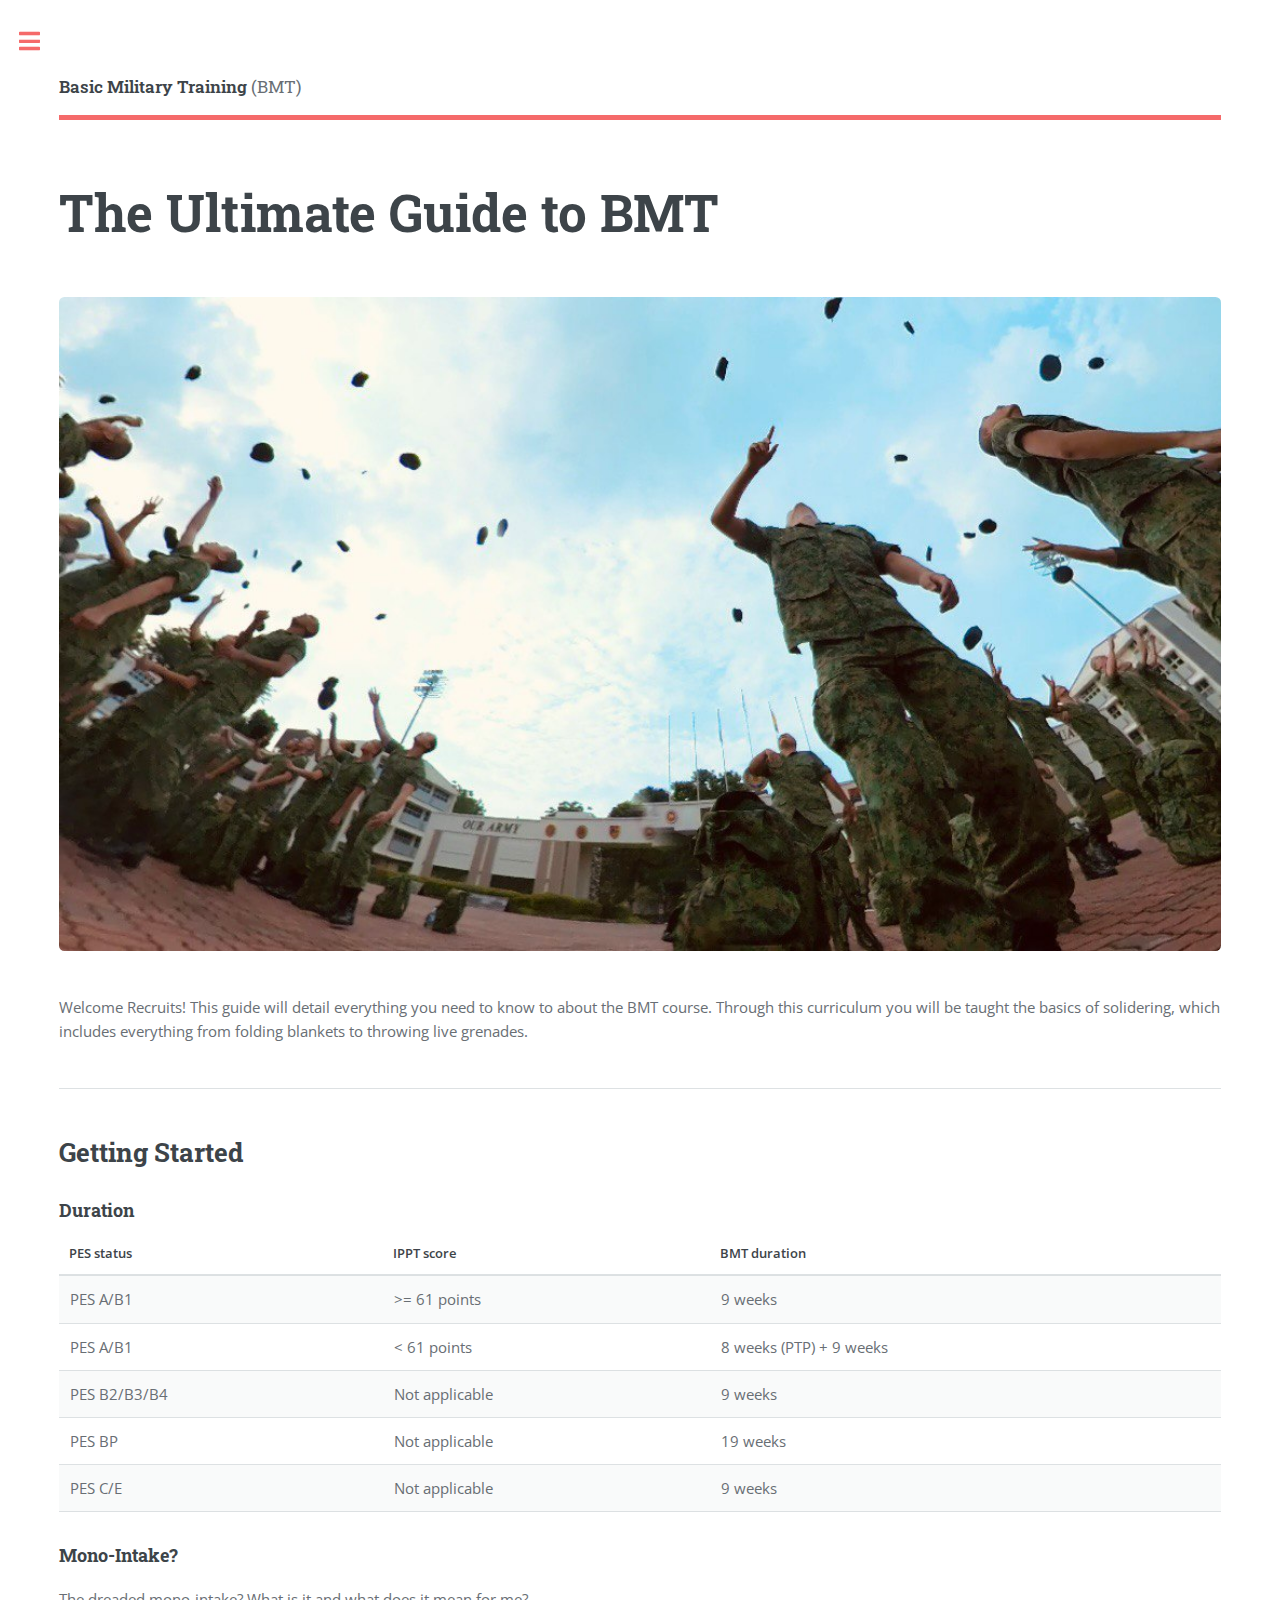
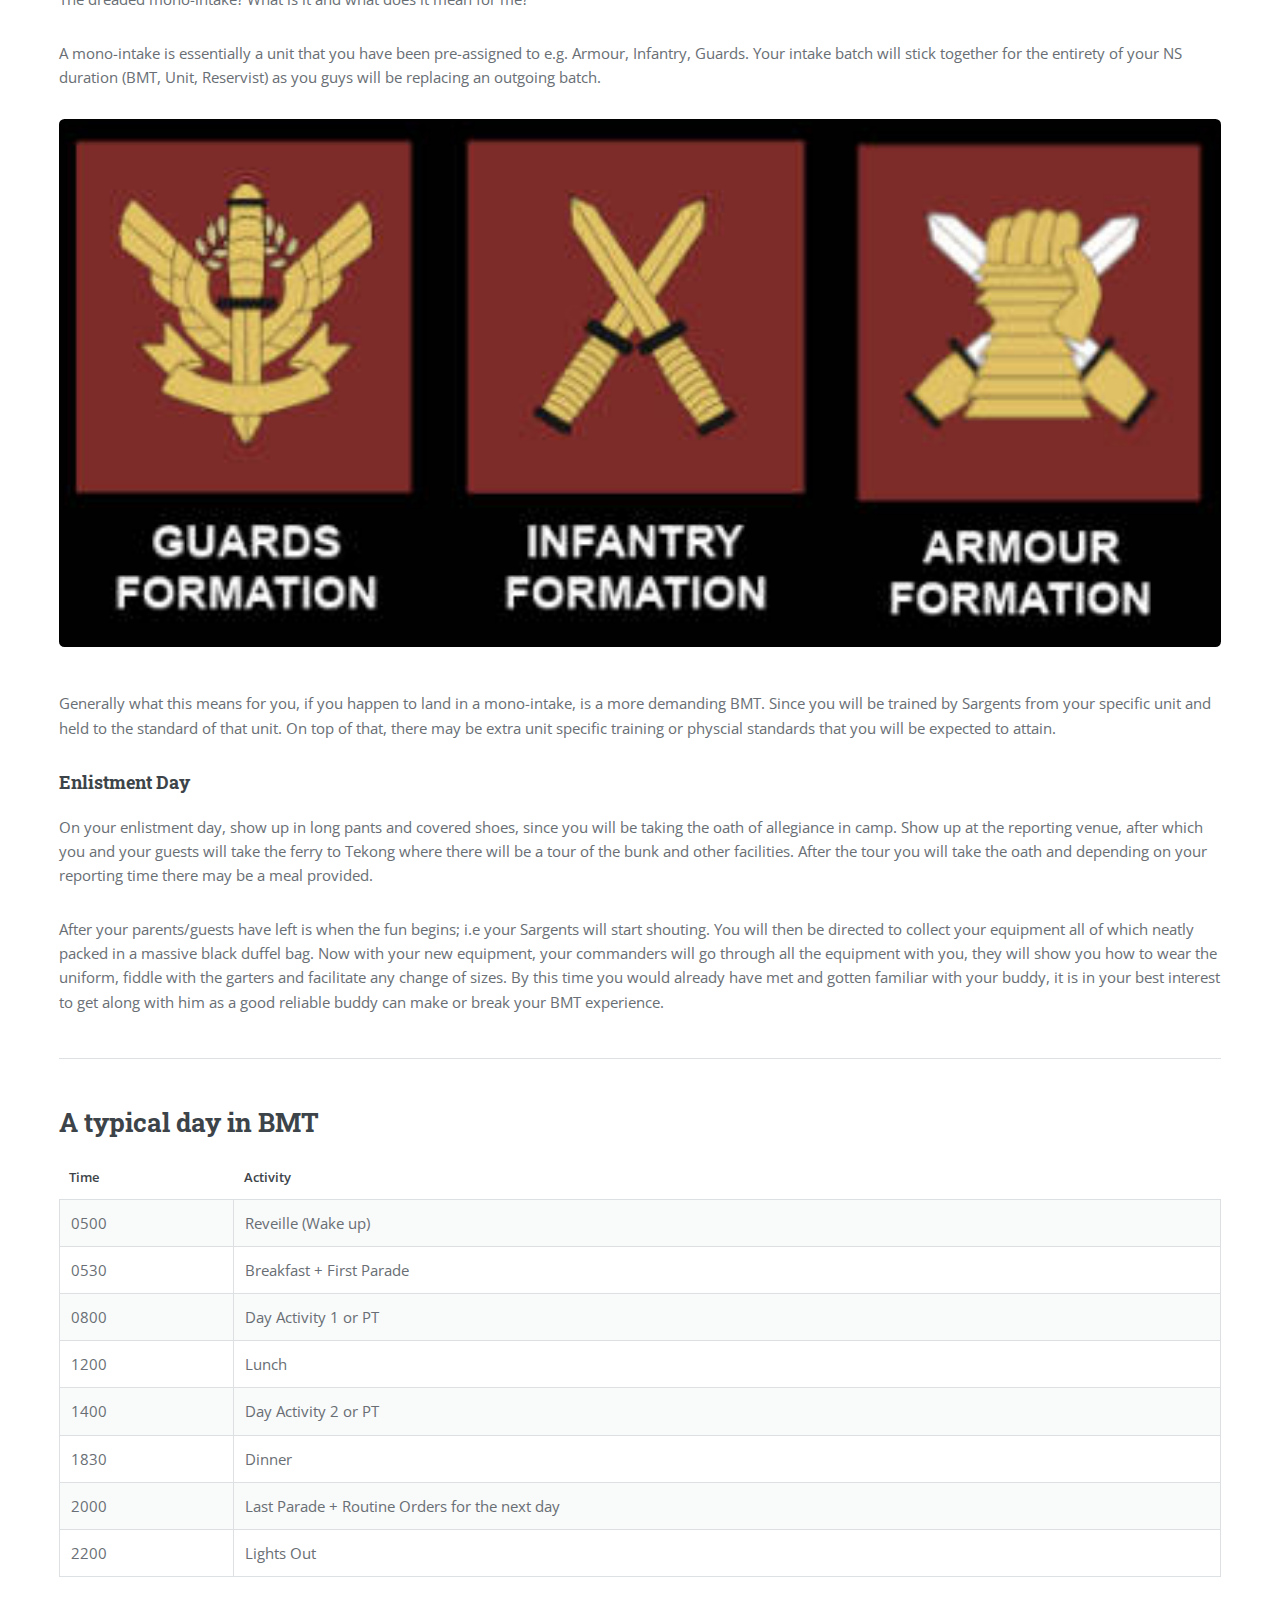
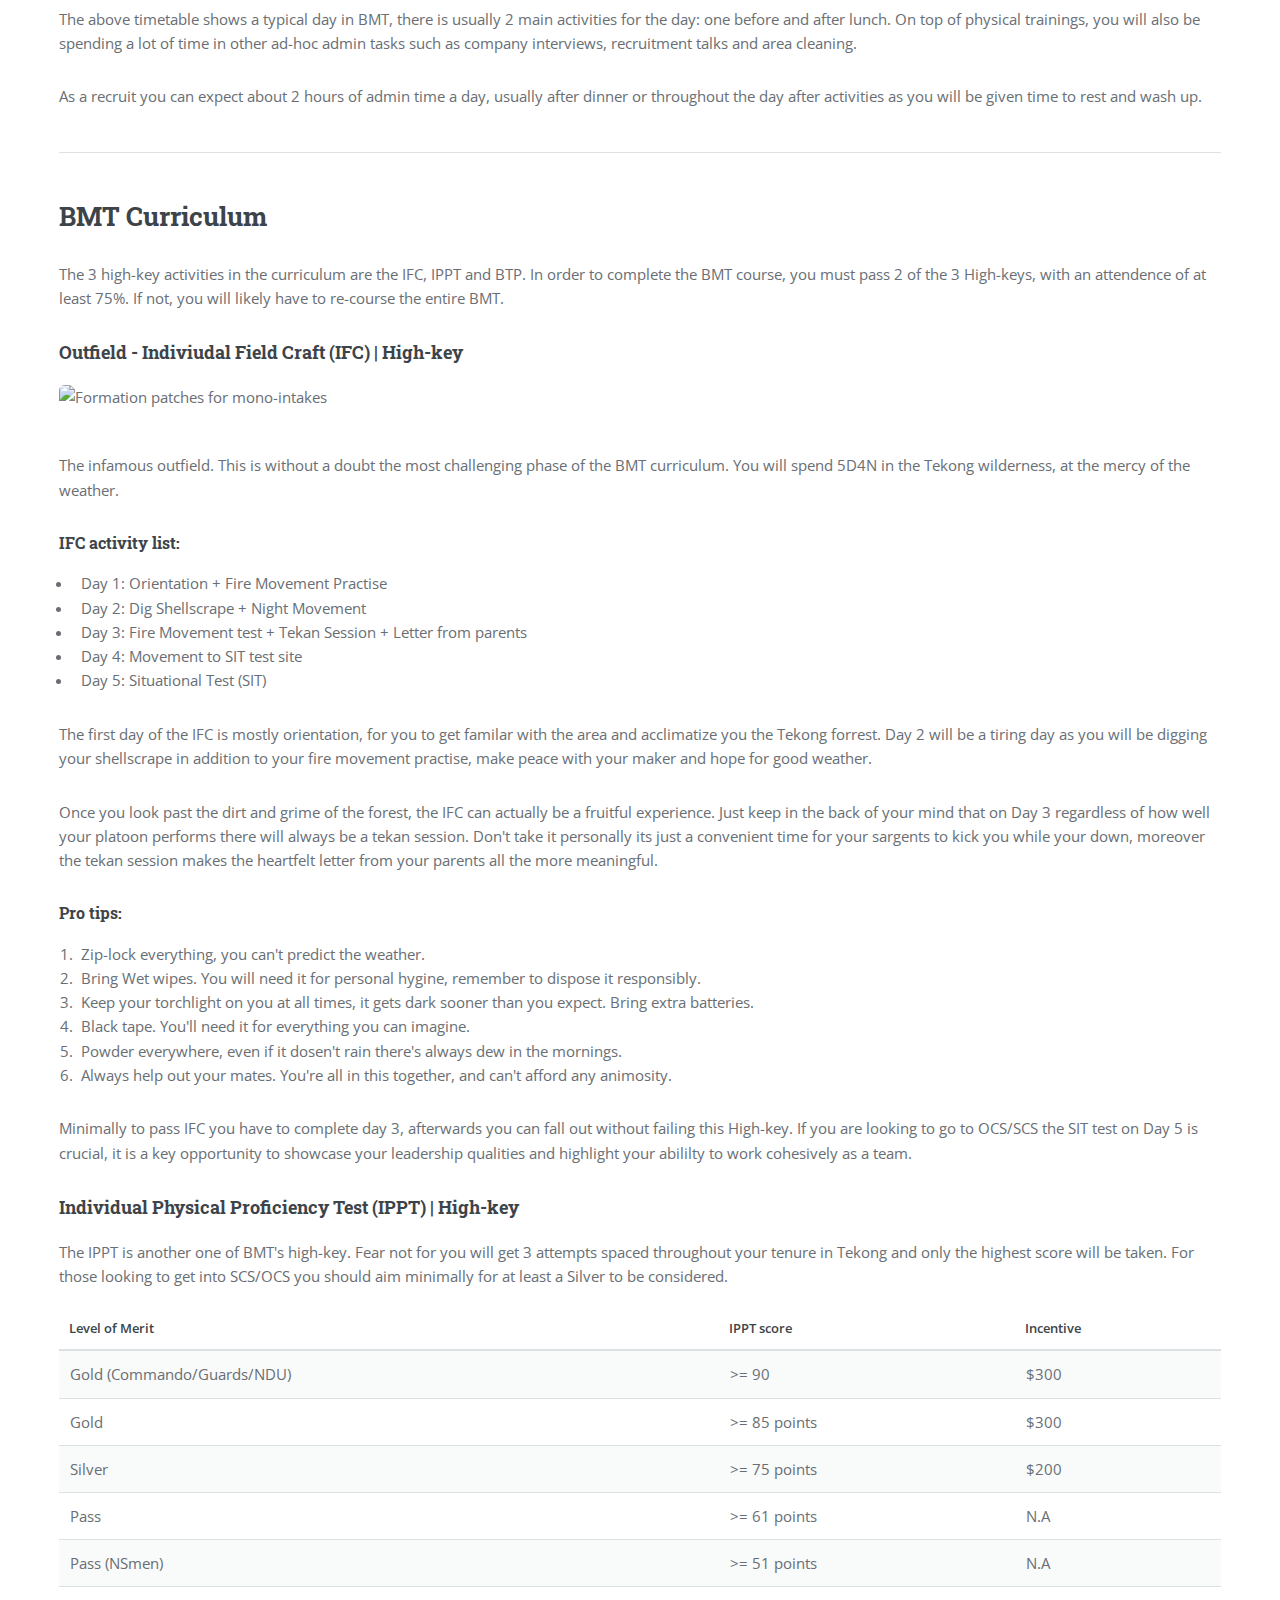
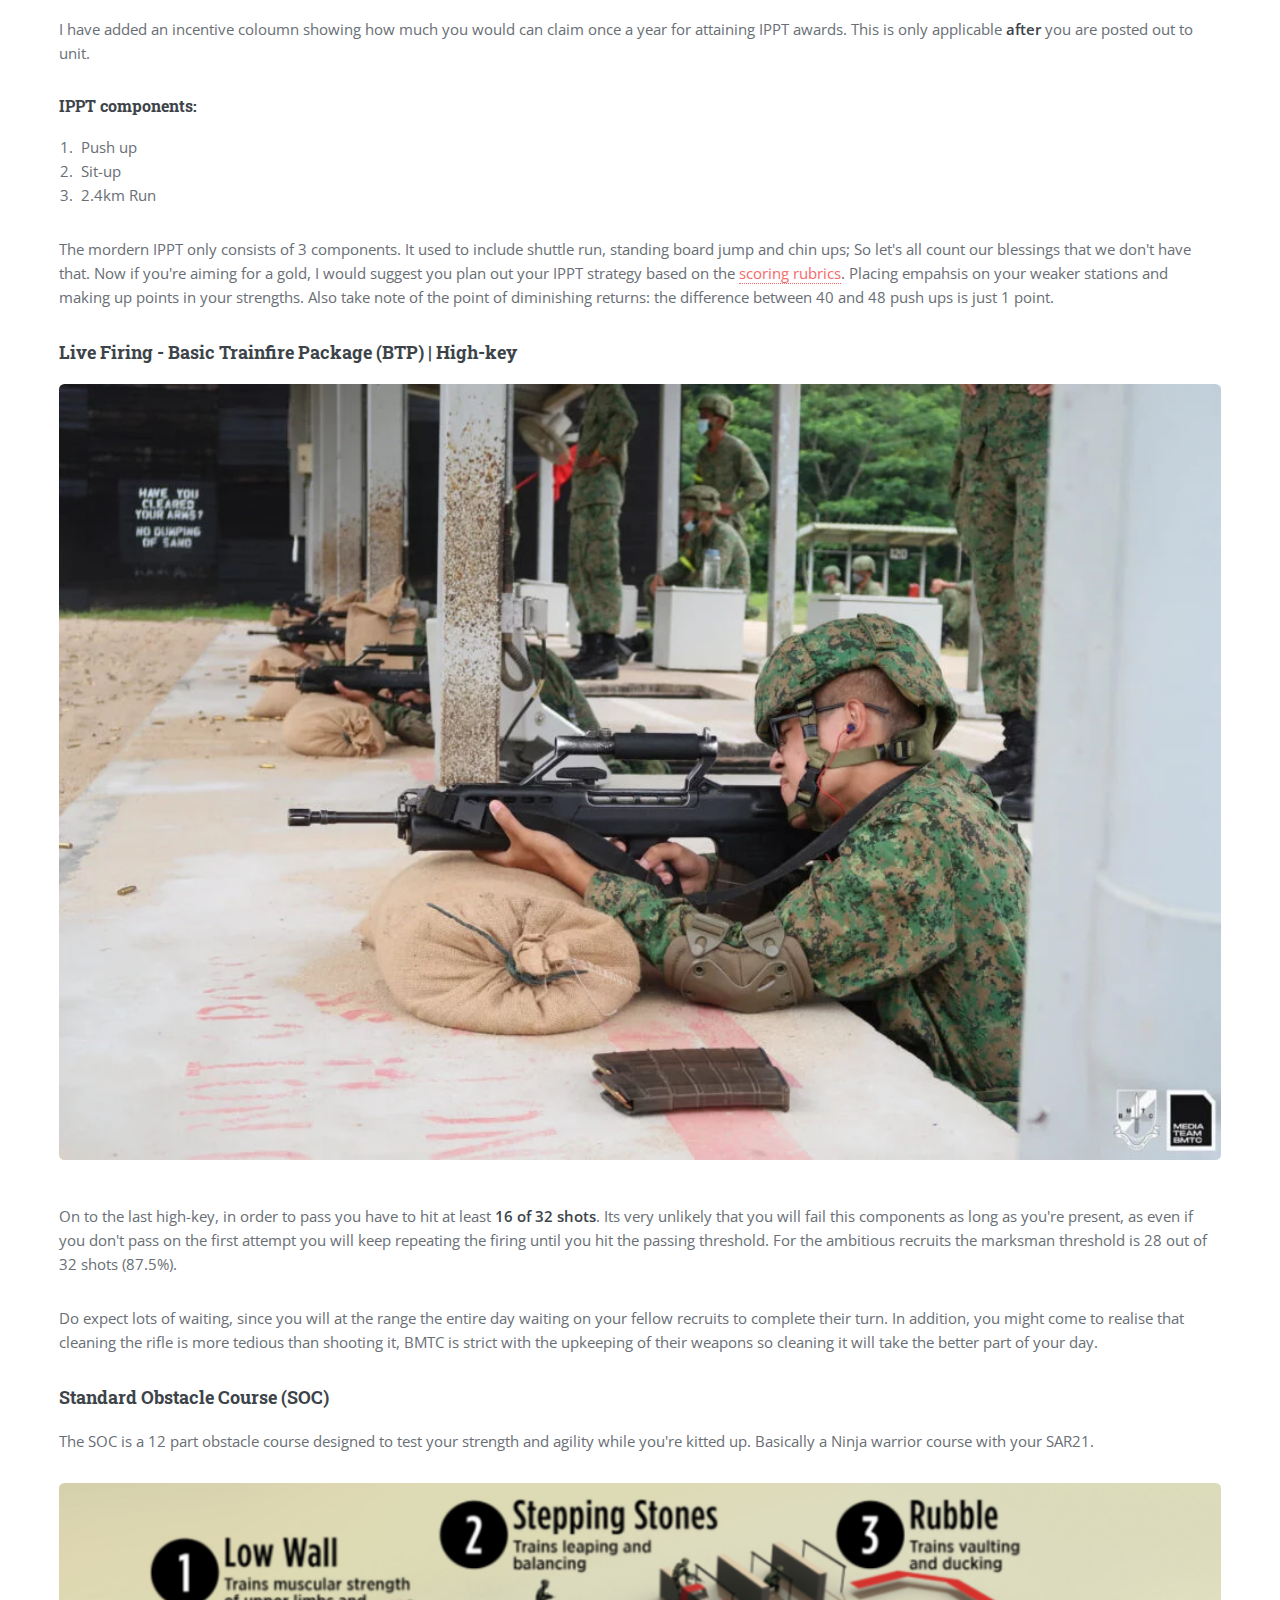
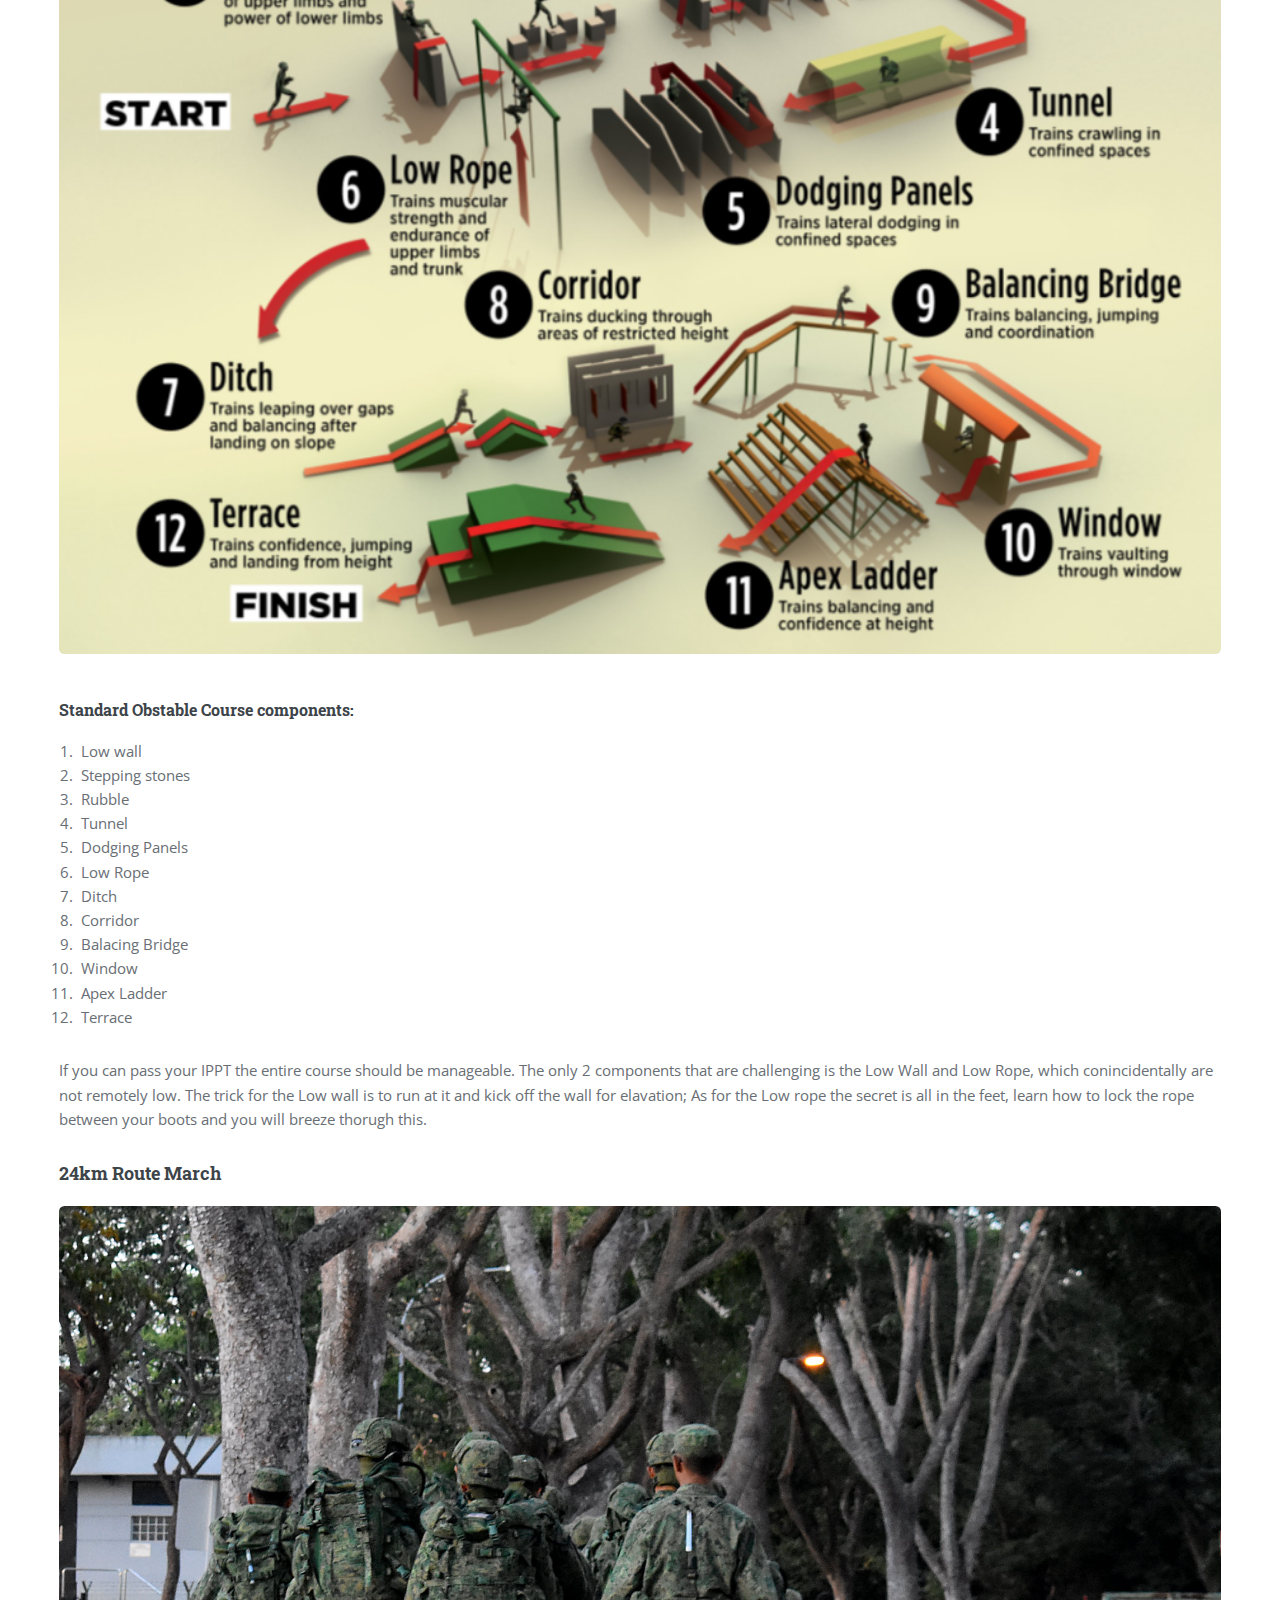
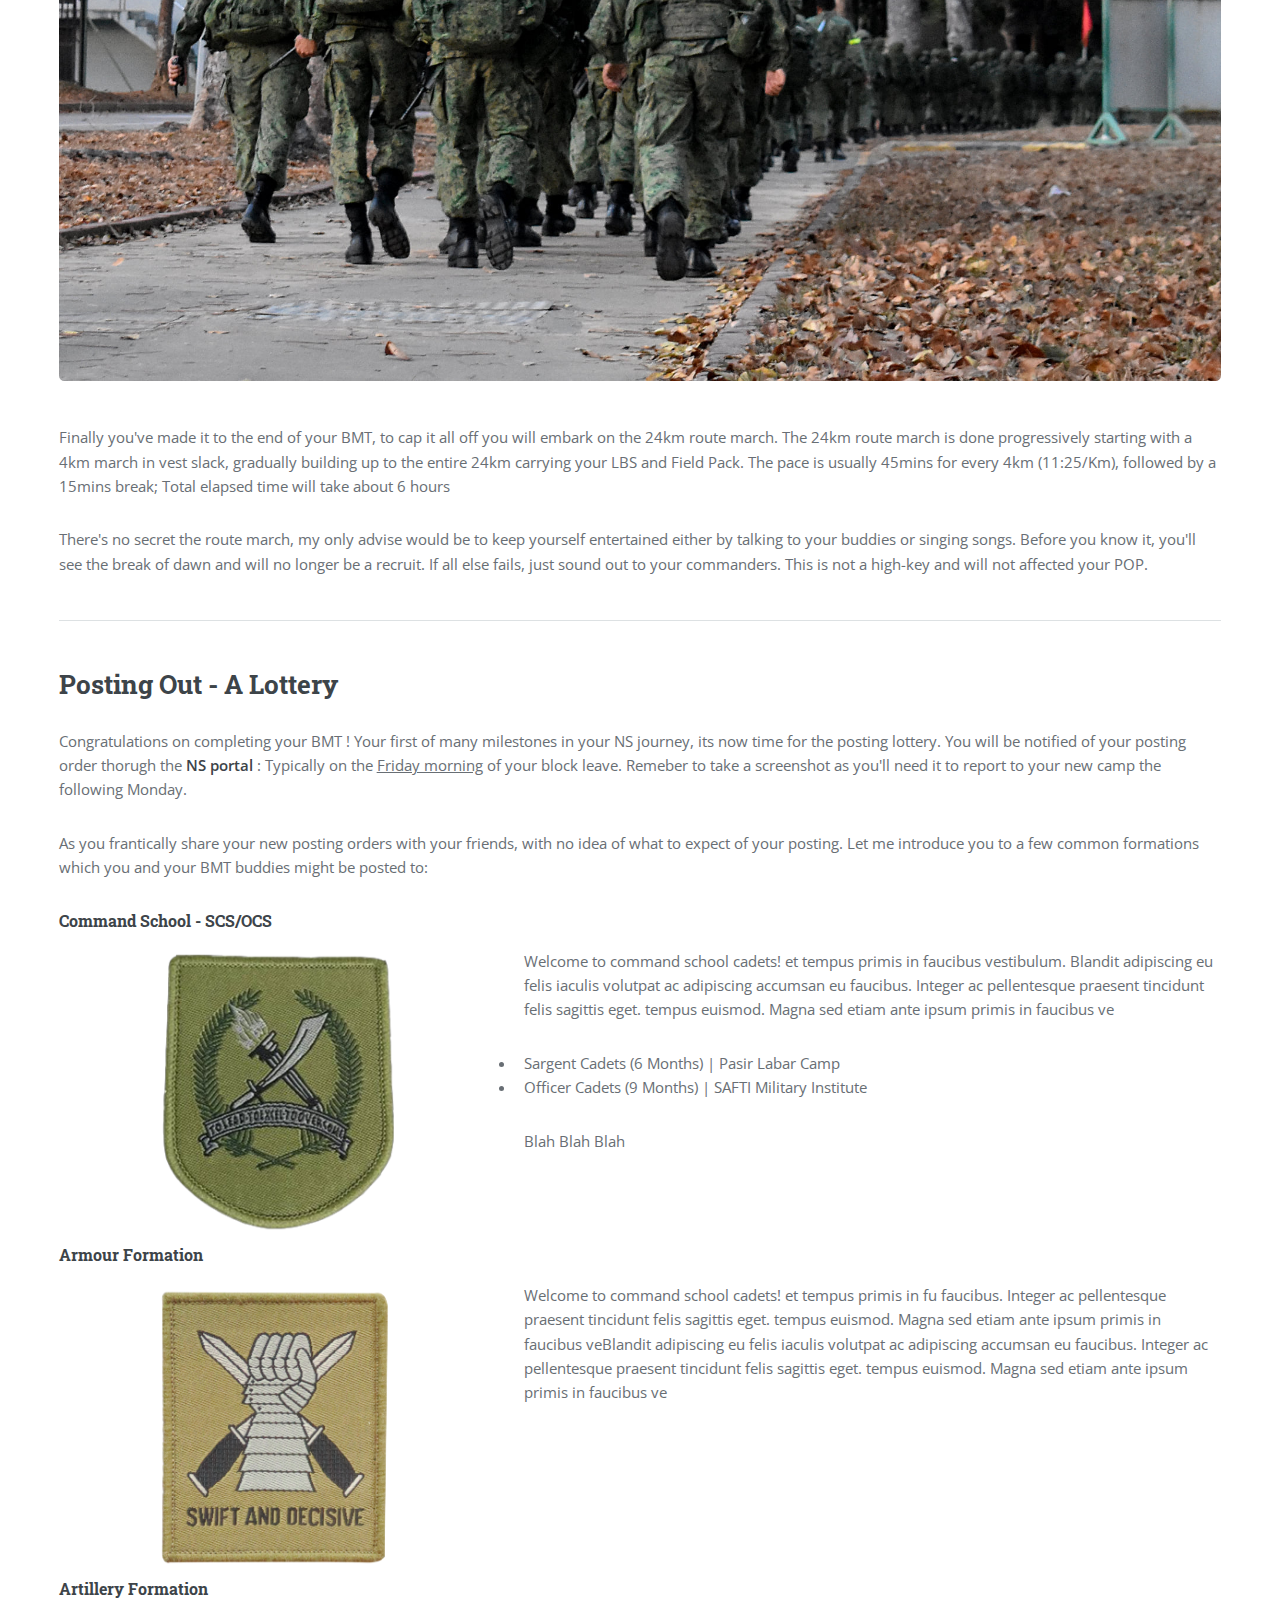
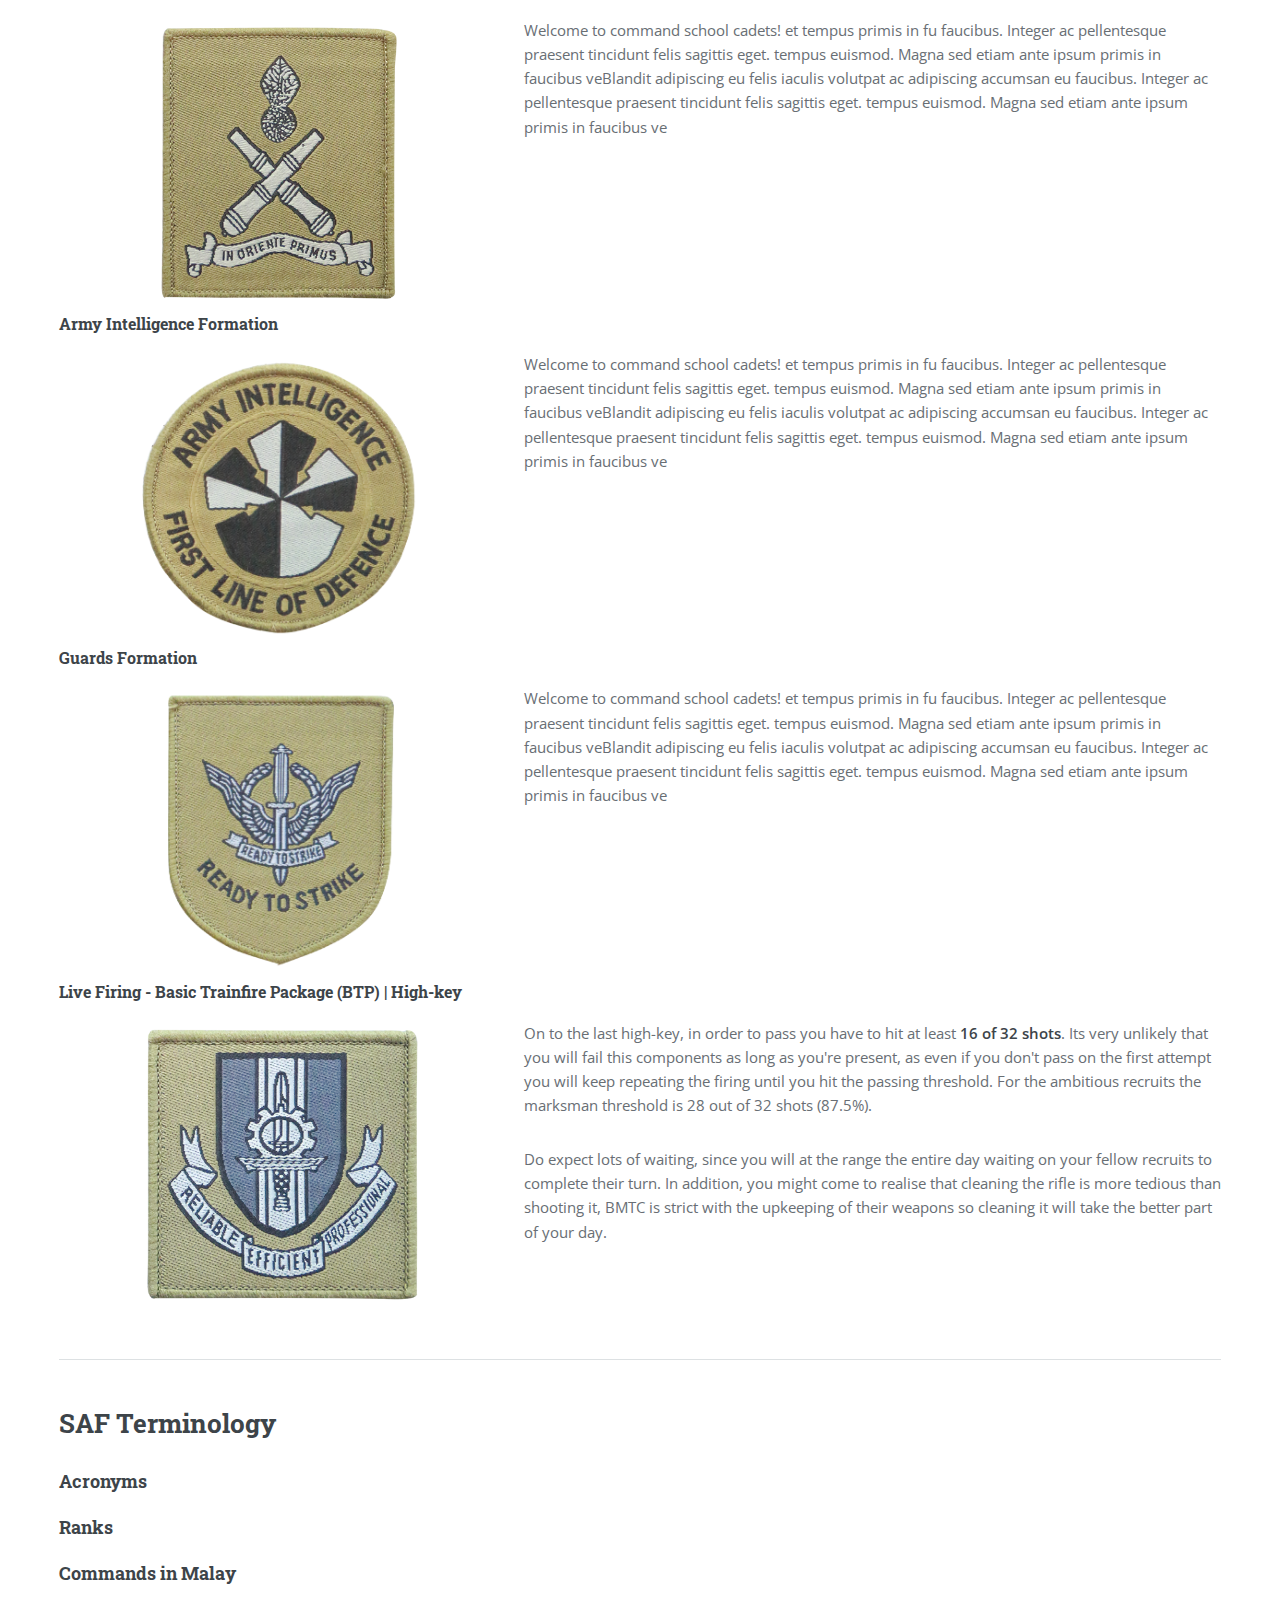
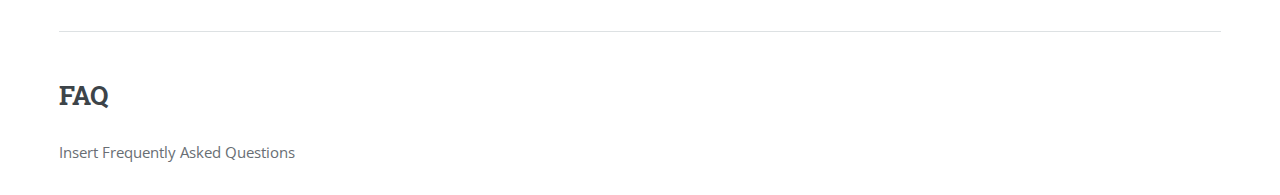
==== commit 29b4adc3: "added media query @850px" ====
--- a/bmt/index.html
+++ b/bmt/index.html
@@ -6,7 +6,8 @@
 -->
 <html>
 	<head>
-		<title>Editorial by HTML5 UP</title>
+		<title>nsguide | BMT
+		</title>
 		<meta charset="utf-8" />
 		<meta name="viewport" content="width=device-width, initial-scale=1, user-scalable=no" />
 		<link rel="stylesheet" href="assets/css/main.css" />
@@ -22,125 +23,278 @@
 
 							<!-- Header -->
 								<header id="header">
-									<a href="index.html" class="logo"><strong>The Ultimate guide to National Service</strong> by an NSF</a>
-									<ul class="icons">
-										<li><a href="#" class="icon brands fa-twitter"><span class="label">Twitter</span></a></li>
-										<li><a href="#" class="icon brands fa-facebook-f"><span class="label">Facebook</span></a></li>
-										<li><a href="#" class="icon brands fa-snapchat-ghost"><span class="label">Snapchat</span></a></li>
-										<li><a href="#" class="icon brands fa-instagram"><span class="label">Instagram</span></a></li>
-										<li><a href="#" class="icon brands fa-medium-m"><span class="label">Medium</span></a></li>
-									</ul>
+									<a href="index.html" class="logo"><strong>Basic Military Training</strong> (BMT)</a>
 								</header>
 
-							<!-- Banner -->
-								<section id="banner">
-									<div class="content">
-										<header>
-											<h1>Welcome to NS, recruit!</h1>
-											<p>You are obligated to serve the nation</p>
-										</header>
-										<p>Aenean ornare velit lacus, ac varius enim ullamcorper eu. Proin aliquam facilisis ante interdum congue. Integer mollis, nisl amet convallis, porttitor magna ullamcorper, amet egestas mauris. Ut magna finibus nisi nec lacinia. Nam maximus erat id euismod egestas. Pellentesque sapien ac quam. Lorem ipsum dolor sit nullam.</p>
-										<ul class="actions">
-											<li><a href="#test" class="button big">Learn More</a></li>
+							<!-- Content -->
+								<section>
+									<header class="main">
+										<h1>The Ultimate Guide to BMT</h1>
+									</header>
+									<span class="image main"><img src="images/pop_pic.jpg" alt="Picture of recruits during POP parade" /></span>
+
+									<p>Welcome Recruits! This guide will detail everything you need to know to about the BMT course. Through this curriculum you will be taught the basics of solidering, which includes everything from folding blankets to throwing live grenades.</p>
+
+									<hr class="major" id="GettingStarted" />
+
+									<h2>Getting Started</h2>
+									<h3>Duration</h3>
+									<table>
+										<thead>
+											<tr>
+												<th>PES status</th>
+												<th>IPPT score</th>
+												<th>BMT duration</th>
+											</tr>
+										</thead>
+										<tbody>
+											<tr>
+												<td>PES A/B1</td>
+												<td>&gt;= 61 points</td>
+												<td>9 weeks</td>
+											</tr>
+											<tr>
+												<td>PES A/B1</td>
+												<td>&lt; 61 points</td>
+												<td>8 weeks (PTP) + 9 weeks</td>
+											</tr>
+											<tr>
+												<td>PES B2/B3/B4</td>
+												<td>Not applicable</td>
+												<td>9 weeks</td>
+											</tr>
+											<tr>
+												<td>PES BP</td>
+												<td>Not applicable</td>
+												<td>19 weeks</td>
+											</tr>
+											<tr>
+												<td>PES C/E</td>
+												<td>Not applicable</td>
+												<td>9 weeks</td>
+											</tr>
+										</tbody>
+									</table>
+									<h3 id="MonoIntake">Mono-Intake?</h3>
+									<p>The dreaded mono-intake? What is it and what does it mean for me?</p>
+									<p>A mono-intake is essentially a unit that you have been pre-assigned to e.g. Armour, Infantry, Guards. Your intake batch will stick together for the entirety of your NS duration (BMT, Unit, Reservist) as you guys will be replacing an outgoing batch.</p>
+									<span class="image main"><img src="images/mono.png" alt="Picture of recruits during POP parade" /></span>
+									<p>Generally what this means for you, if you happen to land in a mono-intake, is a more demanding BMT. Since you will be trained by Sargents from your specific unit and held to the standard of that unit. On top of that, there may be extra unit specific training or physcial standards that you will be expected to attain. </p>
+									
+									<h3 id="EnlistmentDay">Enlistment Day</h3>
+									<p>On your enlistment day, show up in long pants and covered shoes, since you will be taking the oath of allegiance in camp. Show up at the reporting venue, after which you and your guests will take the ferry to Tekong where there will be a tour of the bunk and other facilities. After the tour you will take the oath and depending on your reporting time there may be a meal provided. </p>
+									<p>After your parents/guests have left is when the fun begins; i.e your Sargents will start shouting. You will then be directed to collect your equipment all of which neatly packed in a massive black duffel bag. Now with your new equipment, your commanders will go through all the equipment with you, they will show you how to wear the uniform, fiddle with the garters and facilitate any change of sizes. By this time you would already have met and gotten familiar with your buddy, it is in your best interest to get along with him as a good reliable buddy can make or break your BMT experience.     </p>
+
+
+									<hr class="major" id="TypicalDay" />
+									<h2> A typical day in BMT </h2>
+									<div class="table-wrapper">
+										<table class="alt">
+											<thead>
+												<tr>
+													<th>Time</th>
+													<th>Activity</th>
+												</tr>
+											</thead>
+											<tbody>
+												<tr>
+													<td>0500</td>
+													<td>Reveille (Wake up)</td>
+												</tr>
+												<tr>
+													<td>0530</td>
+													<td>Breakfast + First Parade</td>
+												</tr>
+												<tr>
+													<td>0800</td>
+													<td>Day Activity 1 or PT</td>
+												</tr>
+												<tr>
+													<td>1200</td>
+													<td>Lunch</td>
+												</tr>
+												<tr>
+													<td>1400</td>
+													<td>Day Activity 2 or PT</td>
+												</tr>
+												<tr>
+													<td>1830</td>
+													<td>Dinner</td>
+												</tr>
+												<tr>
+													<td>2000</td>
+													<td>Last Parade + Routine Orders for the next day</td>
+												</tr>
+												<tr>
+													<td>2200</td>
+													<td>Lights Out</td>
+												</tr>
+											</tbody>
+										</table>
+									</div>
+									<p>The above timetable shows a typical day in BMT, there is usually 2 main activities for the day: one before and after lunch. On top of physical trainings, you will also be spending a lot of time in other ad-hoc admin tasks such as company interviews, recruitment talks and area cleaning. </p>
+									<p>As a recruit you can expect about 2 hours of admin time a day, usually after dinner or throughout the day after activities as you will be given time to rest and wash up. </p>
+
+
+
+									<hr class="major" id="IFC" />
+									<h2> BMT Curriculum</h2>
+									<p>The 3 high-key activities in the curriculum are the IFC, IPPT and BTP. In order to complete the BMT course, you must pass 2 of the 3 High-keys, with an attendence of at least 75%. If not, you will likely have to re-course the entire BMT. </p>
+									
+									<h3 id="IFC">Outfield - Indiviudal Field Craft (IFC) | High-key</h3>
+									<span class="image main"><img src="images/ifc_pic.jpg" alt="Formation patches for mono-intakes" /></span>
+									<p>The infamous outfield. This is without a doubt the most challenging phase of the BMT curriculum. You will spend 5D4N in the Tekong wilderness, at the mercy of the weather.  </p>
+									<h4>IFC activity list:</h4>
+										<ul>
+											<li>Day 1: Orientation + Fire Movement Practise</li>
+											<li>Day 2: Dig Shellscrape + Night Movement</li>
+											<li>Day 3: Fire Movement test + Tekan Session + Letter from parents</li>
+											<li>Day 4: Movement to SIT test site</li>
+											<li>Day 5: Situational Test (SIT)</li>
 										</ul>
-									</div>
-									<span class="image object">
-										<img src="images/pic10.jpg" alt="" />
+									<p>The first day of the IFC is mostly orientation, for you to get familar with the area and acclimatize you the Tekong forrest. Day 2 will be a tiring day as you will be digging your shellscrape in addition to your fire movement practise, make peace with your maker and hope for good weather.</p>
+									<p>Once you look past the dirt and grime of the forest, the IFC can actually be a fruitful experience. Just keep in the back of your mind that on Day 3 regardless of how well your platoon performs there will always be a tekan session. Don't take it personally its just a convenient time for your sargents to kick you while your down, moreover the tekan session makes the heartfelt letter from your parents all the more meaningful.</p>
+									<h4>Pro tips:</h4>
+										<ol>
+											<li>Zip-lock everything, you can't predict the weather.</li>
+											<li>Bring Wet wipes. You will need it for personal hygine, remember to dispose it responsibly.</li>
+											<li>Keep your torchlight on you at all times, it gets dark sooner than you expect. Bring extra batteries.</li>
+											<li>Black tape. You'll need it for everything you can imagine.</li>
+											<li>Powder everywhere, even if it dosen't rain there's always dew in the mornings.</li>
+											<li>Always help out your mates. You're all in this together, and can't afford any animosity.</li>
+										</ol>
+									<p>Minimally to pass IFC you have to complete day 3, afterwards you can fall out without failing this High-key. If you are looking to go to OCS/SCS the SIT test on Day 5 is crucial, it is a key opportunity to showcase your leadership qualities and highlight your abililty to work cohesively as a team.</p>
+									
+									<h3 id="IPPT">Individual Physical Proficiency Test (IPPT) | High-key</h3>
+									<p>The IPPT is another one of BMT's high-key. Fear not for you will get 3 attempts spaced throughout your tenure in Tekong and only the highest score will be taken. For those looking to get into SCS/OCS you should aim minimally for at least a Silver to be considered. </p>
+									<table>
+										<thead>
+											<tr>
+												<th>Level of Merit</th>
+												<th>IPPT score</th>
+												<th>Incentive</th>
+											</tr>
+										</thead>
+										<tbody>
+											<tr>
+												<td>Gold (Commando/Guards/NDU)</td>
+												<td>&gt;= 90</td>
+												<td>$300</td>
+											</tr>
+											<tr>
+												<td>Gold</td>
+												<td>&gt;= 85 points</td>
+												<td>$300</td>
+											</tr>
+											<tr>
+												<td>Silver</td>
+												<td>&gt;= 75 points</td>
+												<td>$200</td>
+											</tr>
+											<tr>
+												<td>Pass</td>
+												<td>&gt;= 61 points</td>
+												<td>N.A</td>
+											</tr>
+											<tr>
+												<td>Pass (NSmen)</td>
+												<td>&gt;= 51 points</td>
+												<td>N.A</td>
+											</tr>
+										</tbody>
+									</table>
+									<p>I have added an incentive coloumn showing how much you would can claim once a year for attaining IPPT awards. This is only applicable <b>after</b> you are posted out to unit. </p>
+									<h4>IPPT components:</h4>
+									<ol>
+										<li>Push up</li>
+										<li>Sit-up</li>
+										<li>2.4km Run</li>
+									</ol>
+									<p>The mordern IPPT only consists of 3 components. It used to include shuttle run, standing board jump and chin ups; So let's all count our blessings that we don't have that. Now if you're aiming for a gold, I would suggest you plan out your IPPT strategy based on the <a href="https://www.ns.sg/nsp/wcm/connect/9e1e31dc-cc14-46f1-83b2-3246fe2f8bbf/New+IPPT+Format+and+Scoring+System+for+Hometeam.pdf?MOD=AJPERES">scoring rubrics</a>. Placing empahsis on your weaker stations and making up points in your strengths. Also take note of the point of diminishing returns: the difference between 40 and 48 push ups is just 1 point. </p>
+
+									<h3 id="BTP">Live Firing - Basic Trainfire Package (BTP) | High-key </h3>
+									<span class="image main"><img src="images/btp_pic.jpeg" alt="Picture of recruits doing the BTP" /></span>
+									<p>On to the last high-key, in order to pass you have to hit at least <b>16 of 32 shots</b>. Its very unlikely that you will fail this components as long as you're present, as even if you don't pass on the first attempt you will keep repeating the firing until you hit the passing threshold. For the ambitious recruits the marksman threshold is 28 out of 32 shots (87.5%). </p>
+									<p>Do expect lots of waiting, since you will at the range the entire day waiting on your fellow recruits to complete their turn. In addition, you might come to realise that cleaning the rifle is more tedious than shooting it, BMTC is strict with the upkeeping of their weapons so cleaning it will take the better part of your day.</p>
+
+									<h3 id="SOC">Standard Obstacle Course (SOC)</h3>
+									<p>The SOC is a 12 part obstacle course designed to test your strength and agility while you're kitted up. Basically a Ninja warrior course with your SAR21.</p>
+									<span class="image main"><img src="images/SOC.png" alt="SOC directory" /></span>
+									<h4>Standard Obstable Course components:</h4>
+										<ol>
+											<li>Low wall</li>
+											<li>Stepping stones</li>
+											<li>Rubble</li>
+											<li>Tunnel</li>
+											<li>Dodging Panels</li>
+											<li>Low Rope</li>
+											<li>Ditch</li>
+											<li>Corridor</li>
+											<li>Balacing Bridge</li>
+											<li>Window</li>
+											<li>Apex Ladder</li>
+											<li>Terrace</li>
+										</ol>
+									<p>If you can pass your IPPT the entire course should be manageable. The only 2 components that are challenging is the Low Wall and Low Rope, which conincidentally are not remotely low. The trick for the Low wall is to run at it and kick off the wall for elavation; As for the Low rope the secret is all in the feet, learn how to lock the rope between your boots and you will breeze thorugh this.</p>
+
+									<h3 id="24km">24km Route March</h3>
+									<span class="image main"><img src="images/route_march.jpg" alt="Recruits on their final 24km route march" /></span>
+									<p>Finally you've made it to the end of your BMT, to cap it all off you will embark on the 24km route march. The 24km route march is done progressively starting with a 4km march in vest slack, gradually building up to the entire 24km carrying your LBS and Field Pack. The pace is usually 45mins for every 4km (11:25/Km), followed by a 15mins break; Total elapsed time will take about 6 hours</p>
+									<p>There's no secret the route march, my only advise would be to keep yourself entertained either by talking to your buddies or singing songs. Before you know it, you'll see the break of dawn and will no longer be a recruit. If all else fails, just sound out to your commanders. This is not a high-key and will not affected your POP.</p>
+
+									<hr class="major" id="PostingOut" />
+									<span class="formations">
+										<div>
+											<h2>Posting Out - A Lottery</h2>
+											<p>Congratulations on completing your BMT ! Your first of many milestones in your NS journey, its now time for the posting lottery. You will be notified of your posting order thorugh the <b>NS portal</b> : Typically on the <u>Friday morning</u> of your block leave. Remeber to take a screenshot as you'll need it to report to your new camp the following Monday.  </p>
+											<p>As you frantically share your new posting orders with your friends, with no idea of what to expect of your posting. Let me introduce you to a few common formations which you and your BMT buddies might be posted to:</p>
+										
+											<h4>Command School - SCS/OCS</h4>
+											<p><span class="image left"><img src="images/CommandSchool.png" alt="" /></span> Welcome to command school cadets! et tempus primis in faucibus vestibulum. Blandit adipiscing eu felis iaculis volutpat ac adipiscing accumsan eu faucibus. Integer ac pellentesque praesent tincidunt felis sagittis eget. tempus euismod. Magna sed etiam ante ipsum primis in faucibus ve</p>
+											<ul>
+												<li>Sargent Cadets (6 Months) | Pasir Labar Camp</li>
+												<li>Officer Cadets (9 Months) | SAFTI Military Institute</li>
+											</ul>
+											<p>Blah Blah Blah</p>
+										</div>
+
+										<div>
+										<h4 class="major">Armour Formation</h4>
+										<p><span class="image left"><img src="images/Armour.png" alt="" /></span> Welcome to command school cadets! et tempus primis in fu faucibus. Integer ac pellentesque praesent tincidunt felis sagittis eget. tempus euismod. Magna sed etiam ante ipsum primis in faucibus veBlandit adipiscing eu felis iaculis volutpat ac adipiscing accumsan eu faucibus. Integer ac pellentesque praesent tincidunt felis sagittis eget. tempus euismod. Magna sed etiam ante ipsum primis in faucibus ve</p>
+										</div>
+
+										<div>
+											<h4 class="major">Artillery Formation</h4>
+											<p><span class="image left"><img src="images/Artillery.png" alt="" /></span> Welcome to command school cadets! et tempus primis in fu faucibus. Integer ac pellentesque praesent tincidunt felis sagittis eget. tempus euismod. Magna sed etiam ante ipsum primis in faucibus veBlandit adipiscing eu felis iaculis volutpat ac adipiscing accumsan eu faucibus. Integer ac pellentesque praesent tincidunt felis sagittis eget. tempus euismod. Magna sed etiam ante ipsum primis in faucibus ve</p>
+										</div>
+
+										<div>
+											<h4>Army Intelligence Formation</h4>
+											<p><span class="image left"><img src="images/Army-Intelligence.png" alt="" /></span> Welcome to command school cadets! et tempus primis in fu faucibus. Integer ac pellentesque praesent tincidunt felis sagittis eget. tempus euismod. Magna sed etiam ante ipsum primis in faucibus veBlandit adipiscing eu felis iaculis volutpat ac adipiscing accumsan eu faucibus. Integer ac pellentesque praesent tincidunt felis sagittis eget. tempus euismod. Magna sed etiam ante ipsum primis in faucibus ve</p>
+										</div>
+
+										<div>
+											<h4>Guards Formation</h4>
+											<p><span class="image left"><img src="images/Guards.png" alt="" /></span> Welcome to command school cadets! et tempus primis in fu faucibus. Integer ac pellentesque praesent tincidunt felis sagittis eget. tempus euismod. Magna sed etiam ante ipsum primis in faucibus veBlandit adipiscing eu felis iaculis volutpat ac adipiscing accumsan eu faucibus. Integer ac pellentesque praesent tincidunt felis sagittis eget. tempus euismod. Magna sed etiam ante ipsum primis in faucibus ve</p>
+										</div>	
+
+										<div>
+											<h4 id="BTP">Live Firing - Basic Trainfire Package (BTP) | High-key </h4>
+											<span class="image left"><img src="images/Supply-and-Transport.png" alt="Picture of recruits doing the BTP" /></span>
+											<p>On to the last high-key, in order to pass you have to hit at least <b>16 of 32 shots</b>. Its very unlikely that you will fail this components as long as you're present, as even if you don't pass on the first attempt you will keep repeating the firing until you hit the passing threshold. For the ambitious recruits the marksman threshold is 28 out of 32 shots (87.5%). </p>
+											<p>Do expect lots of waiting, since you will at the range the entire day waiting on your fellow recruits to complete their turn. In addition, you might come to realise that cleaning the rifle is more tedious than shooting it, BMTC is strict with the upkeeping of their weapons so cleaning it will take the better part of your day.</p>
+										</div>
 									</span>
-								</section>
-
-							<!-- Section -->
-								<section>
-									<header class="major">
-										<h2>Phases of National Service</h2>
-									</header>
-									<div class="features">
-										<article>
-											<span class="icon fa-gem"></span>
-											<div class="content">
-												<h3>Basic Military Training (BMT)</h3>
-												<p>Aenean ornare velit lacus, ac varius enim lorem ullamcorper dolore. Proin aliquam facilisis ante interdum. Sed nulla amet lorem feugiat tempus aliquam.</p>
-											</div>
-										</article>
-										<article>
-											<span class="icon solid fa-paper-plane"></span>
-											<div class="content">
-												<h3>Unit Life</h3>
-												<p>Aenean ornare velit lacus, ac varius enim lorem ullamcorper dolore. Proin aliquam facilisis ante interdum. Sed nulla amet lorem feugiat tempus aliquam.</p>
-											</div>
-										</article>
-										<article>
-											<span class="icon solid fa-rocket"></span>
-											<div class="content">
-												<h3>Reservist Obligations</h3>
-												<p>Aenean ornare velit lacus, ac varius enim lorem ullamcorper dolore. Proin aliquam facilisis ante interdum. Sed nulla amet lorem feugiat tempus aliquam.</p>
-											</div>
-										</article>
-										<article>
-											<span class="icon solid fa-signal"></span>
-											<div class="content">
-												<h3>Sed magna finibus</h3>
-												<p>Aenean ornare velit lacus, ac varius enim lorem ullamcorper dolore. Proin aliquam facilisis ante interdum. Sed nulla amet lorem feugiat tempus aliquam.</p>
-											</div>
-										</article>
-									</div>
-								</section>
-
-							<!-- Section -->
-								<section>
-									<header id='test' class="major">
-										<h2>Ipsum sed dolor</h2>
-									</header>
-									<div class="posts">
-										<article>
-											<a href="#" class="image"><img src="images/pic01.jpg" alt="" /></a>
-											<h3>Interdum aenean</h3>
-											<p>Aenean ornare velit lacus, ac varius enim lorem ullamcorper dolore. Proin aliquam facilisis ante interdum. Sed nulla amet lorem feugiat tempus aliquam.</p>
-											<ul class="actions">
-												<li><a href="#" class="button">More</a></li>
-											</ul>
-										</article>
-										<article>
-											<a href="#" class="image"><img src="images/pic02.jpg" alt="" /></a>
-											<h3>Nulla amet dolore</h3>
-											<p>Aenean ornare velit lacus, ac varius enim lorem ullamcorper dolore. Proin aliquam facilisis ante interdum. Sed nulla amet lorem feugiat tempus aliquam.</p>
-											<ul class="actions">
-												<li><a href="#" class="button">More</a></li>
-											</ul>
-										</article>
-										<article>
-											<a href="#" class="image"><img src="images/pic03.jpg" alt="" /></a>
-											<h3>Tempus ullamcorper</h3>
-											<p>Aenean ornare velit lacus, ac varius enim lorem ullamcorper dolore. Proin aliquam facilisis ante interdum. Sed nulla amet lorem feugiat tempus aliquam.</p>
-											<ul class="actions">
-												<li><a href="#" class="button">More</a></li>
-											</ul>
-										</article>
-										<article>
-											<a href="#" class="image"><img src="images/pic04.jpg" alt="" /></a>
-											<h3>Sed etiam facilis</h3>
-											<p>Aenean ornare velit lacus, ac varius enim lorem ullamcorper dolore. Proin aliquam facilisis ante interdum. Sed nulla amet lorem feugiat tempus aliquam.</p>
-											<ul class="actions">
-												<li><a href="#" class="button">More</a></li>
-											</ul>
-										</article>
-										<article>
-											<a href="#" class="image"><img src="images/pic05.jpg" alt="" /></a>
-											<h3>Feugiat lorem aenean</h3>
-											<p>Aenean ornare velit lacus, ac varius enim lorem ullamcorper dolore. Proin aliquam facilisis ante interdum. Sed nulla amet lorem feugiat tempus aliquam.</p>
-											<ul class="actions">
-												<li><a href="#" class="button">More</a></li>
-											</ul>
-										</article>
-										<article>
-											<a href="#" class="image"><img src="images/pic06.jpg" alt="" /></a>
-											<h3>Amet varius aliquam</h3>
-											<p>Aenean ornare velit lacus, ac varius enim lorem ullamcorper dolore. Proin aliquam facilisis ante interdum. Sed nulla amet lorem feugiat tempus aliquam.</p>
-											<ul class="actions">
-												<li><a href="#" class="button">More</a></li>
-											</ul>
-										</article>
-									</div>
+
+									<hr class="major" id="Acronyms"/>
+									<h2>SAF Terminology</h2>
+									<h3 id="Acronyms">Acronyms</h3>
+									<h3 id="Ranks">Ranks</h3>
+									<h3 id="CommandsinMalay">Commands in Malay</h3>
+
+									<hr class="major" id="FAQ" />
+									<h2 id="FAQ">FAQ</h2>
+									Insert Frequently Asked Questions
 								</section>
 
 						</div>
@@ -149,7 +303,6 @@
 				<!-- Sidebar -->
 					<div id="sidebar">
 						<div class="inner">
-
 
 							<!-- Menu -->
 								<nav id="menu">
@@ -157,36 +310,44 @@
 										<h2>Table of Contents</h2>
 									</header>
 									<ul>
-										<li><a href="index.html">Homepage</a></li>
-										<li><a href="bmt.html">Generic</a></li>
-										<li><a href="elements.html">Elements</a></li>
+										<li><a href="index.html"><strong>The Ultimate Guide to BMT</strong></a></li>
 										<li>
-											<span class="opener">Submenu</span>
+											<span class="opener">Getting Started</span>
 											<ul>
-												<li><a href="#">Lorem Dolor</a></li>
-												<li><a href="#">Ipsum Adipiscing</a></li>
-												<li><a href="#">Tempus Magna</a></li>
-												<li><a href="#">Feugiat Veroeros</a></li>
+												<li><a href="#GettingStarted">Duration</a></li>
+												<li><a href="#MonoIntake">Mono-Intake?</a></li>
+												<li><a href="#EnlistmentDay">Enlistment Day</a></li>
 											</ul>
 										</li>
-										<li><a href="#">Etiam Dolore</a></li>
-										<li><a href="#">Adipiscing</a></li>
+										<li><a href="#TypicalDay">A typical Day in BMT</a></li>
 										<li>
-											<span class="opener">Another Submenu</span>
+											<span class="opener">BMT Curriculum</span>
 											<ul>
-												<li><a href="#">Lorem Dolor</a></li>
-												<li><a href="#">Ipsum Adipiscing</a></li>
-												<li><a href="#">Tempus Magna</a></li>
-												<li><a href="#">Feugiat Veroeros</a></li>
+												<li><a href="#IFC">Outfield - Individual Field Craft</a></li>
+												<li><a href="#SOC">Standard Obstacle Course</a></li>
+												<li><a href="#IPPT">IPPT</a></li>
+												<li><a href="#BTP">Live Firing (BTP)</a></li>
+												<li><a href="#24KM">24km Route March</a></li>
+												
 											</ul>
 										</li>
-										<li><a href="#">Maximus Erat</a></li>
-										<li><a href="#">Sapien Mauris</a></li>
-										<li><a href="#">Amet Lacinia</a></li>
+										<li><a href="#PostingOut">Posting Out</a></li>
+								
+										<li>
+											<span class="opener">SAF Terminology</span>
+											<ul>
+												<li><a href="#Acronyms">Acronyms</a></li>
+												<li><a href="#Ranks">Ranks</a></li>
+												<li><a href="#CommandsinMalay">Commands in Malay</a></li>
+											</ul>
+										</li>
+
+										<li><a href="#FAQ">FAQ</a></li>
+
 									</ul>
 								</nav>
 
-					
+
 
 							<!-- Footer -->
 								<footer id="footer">
--- a/bmt/assets/css/main.css
+++ b/bmt/assets/css/main.css
@@ -18,10 +18,16 @@
 section, summary, time, mark, audio, video {
   margin: 0;
   padding: 0;
-  border: 0;
+  border: 0; 
   font-size: 100%;
   font: inherit;
   vertical-align: baseline; }
+
+.formations {
+  display: flex;
+  flex-direction: column;
+  align-items: center;
+}
 
 article, aside, details, figcaption, figure,
 footer, header, hgroup, menu, nav, section {
@@ -92,20 +98,20 @@
 
 /* Type */
 body, input, select, textarea {
-  color: #7f888f;
+  color: #686e74;
   font-family: "Open Sans", sans-serif;
-  font-size: 13pt;
+  font-size: 14pt;
   font-weight: 400;
   line-height: 1.65; }
   @media screen and (max-width: 1680px) {
     body, input, select, textarea {
-      font-size: 11pt; } }
+      font-size: 12pt; } }
   @media screen and (max-width: 1280px) {
     body, input, select, textarea {
-      font-size: 10pt; } }
+      font-size: 11pt; } }
   @media screen and (max-width: 360px) {
     body, input, select, textarea {
-      font-size: 9pt; } }
+      font-size: 10pt; } }
 
 a {
   -moz-transition: color 0.2s ease-in-out, border-bottom-color 0.2s ease-in-out;
@@ -1244,6 +1250,11 @@
     width: 100%; }
     .image.main img {
       width: 100%; }
+@media only screen and (max-width: 850px) {
+  .image.left {
+    max-width: 100%;
+  }
+      }
 
 a.image {
   overflow: hidden; }
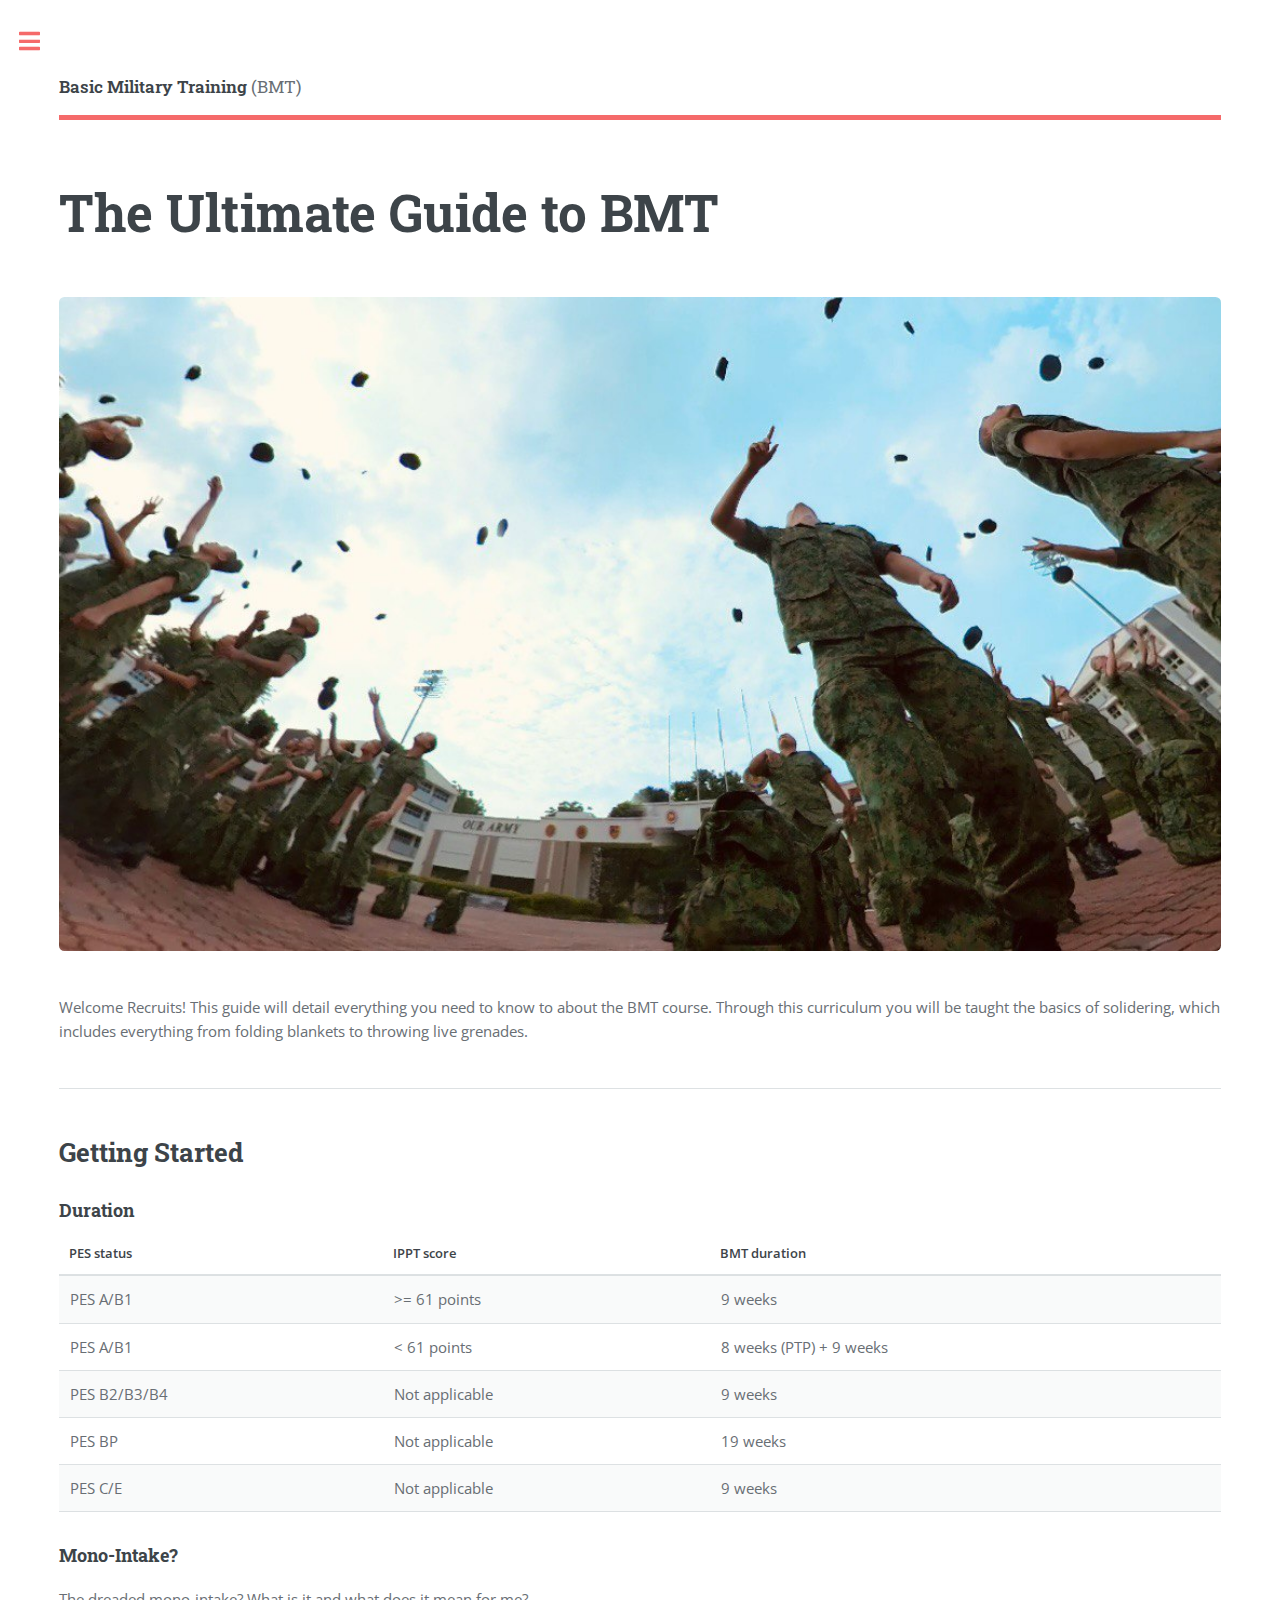
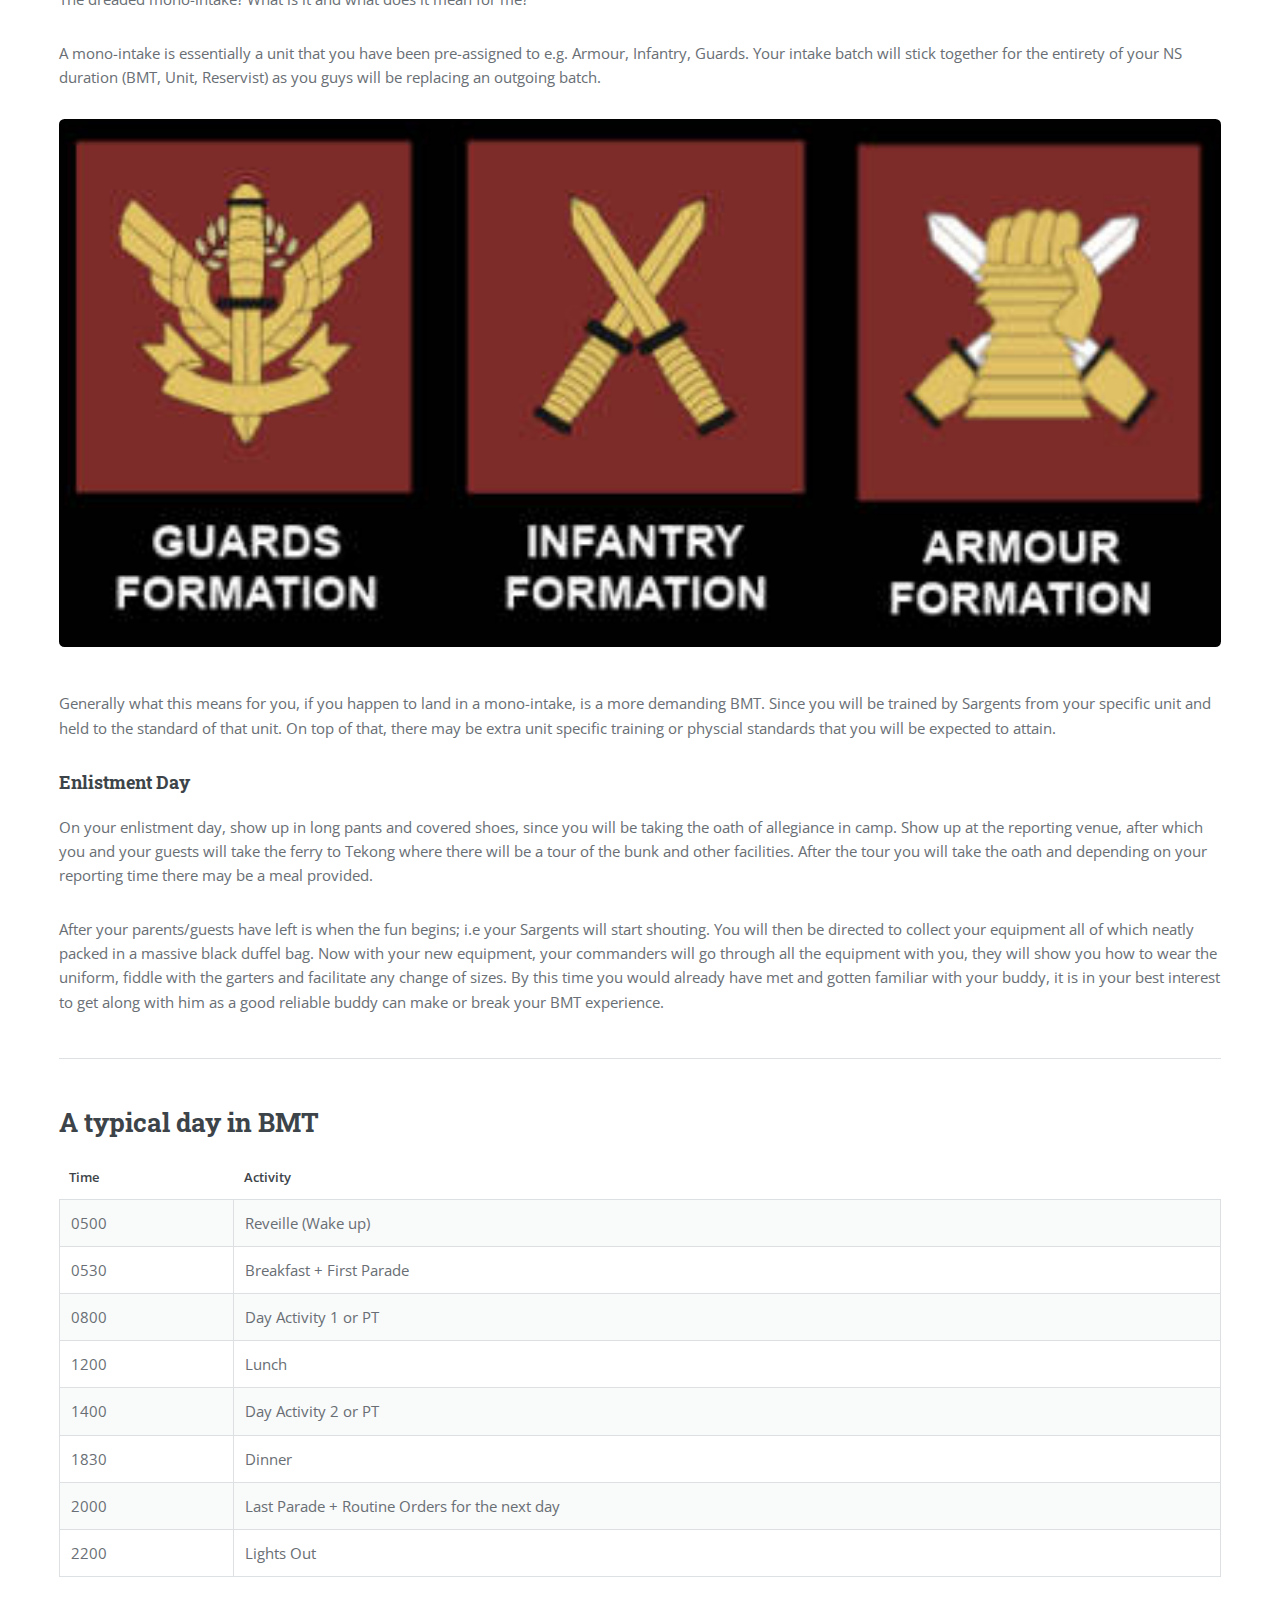
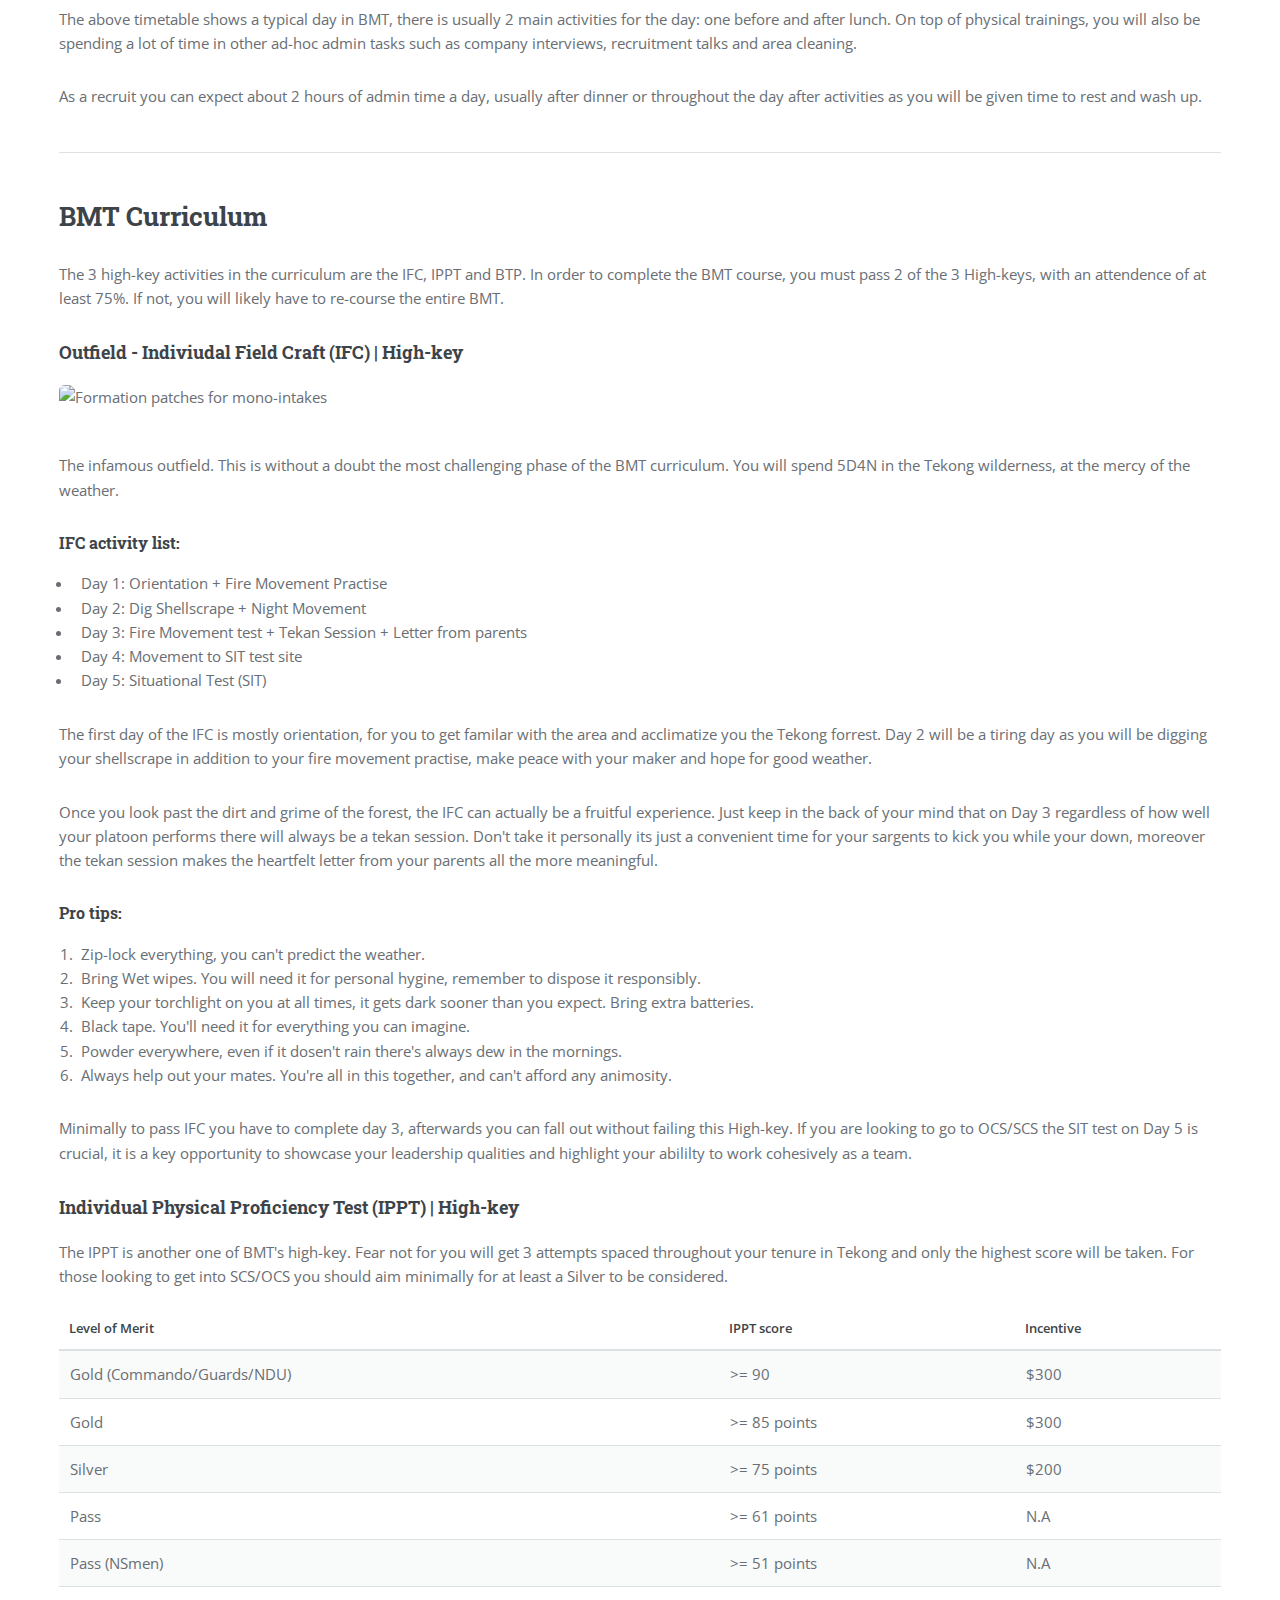
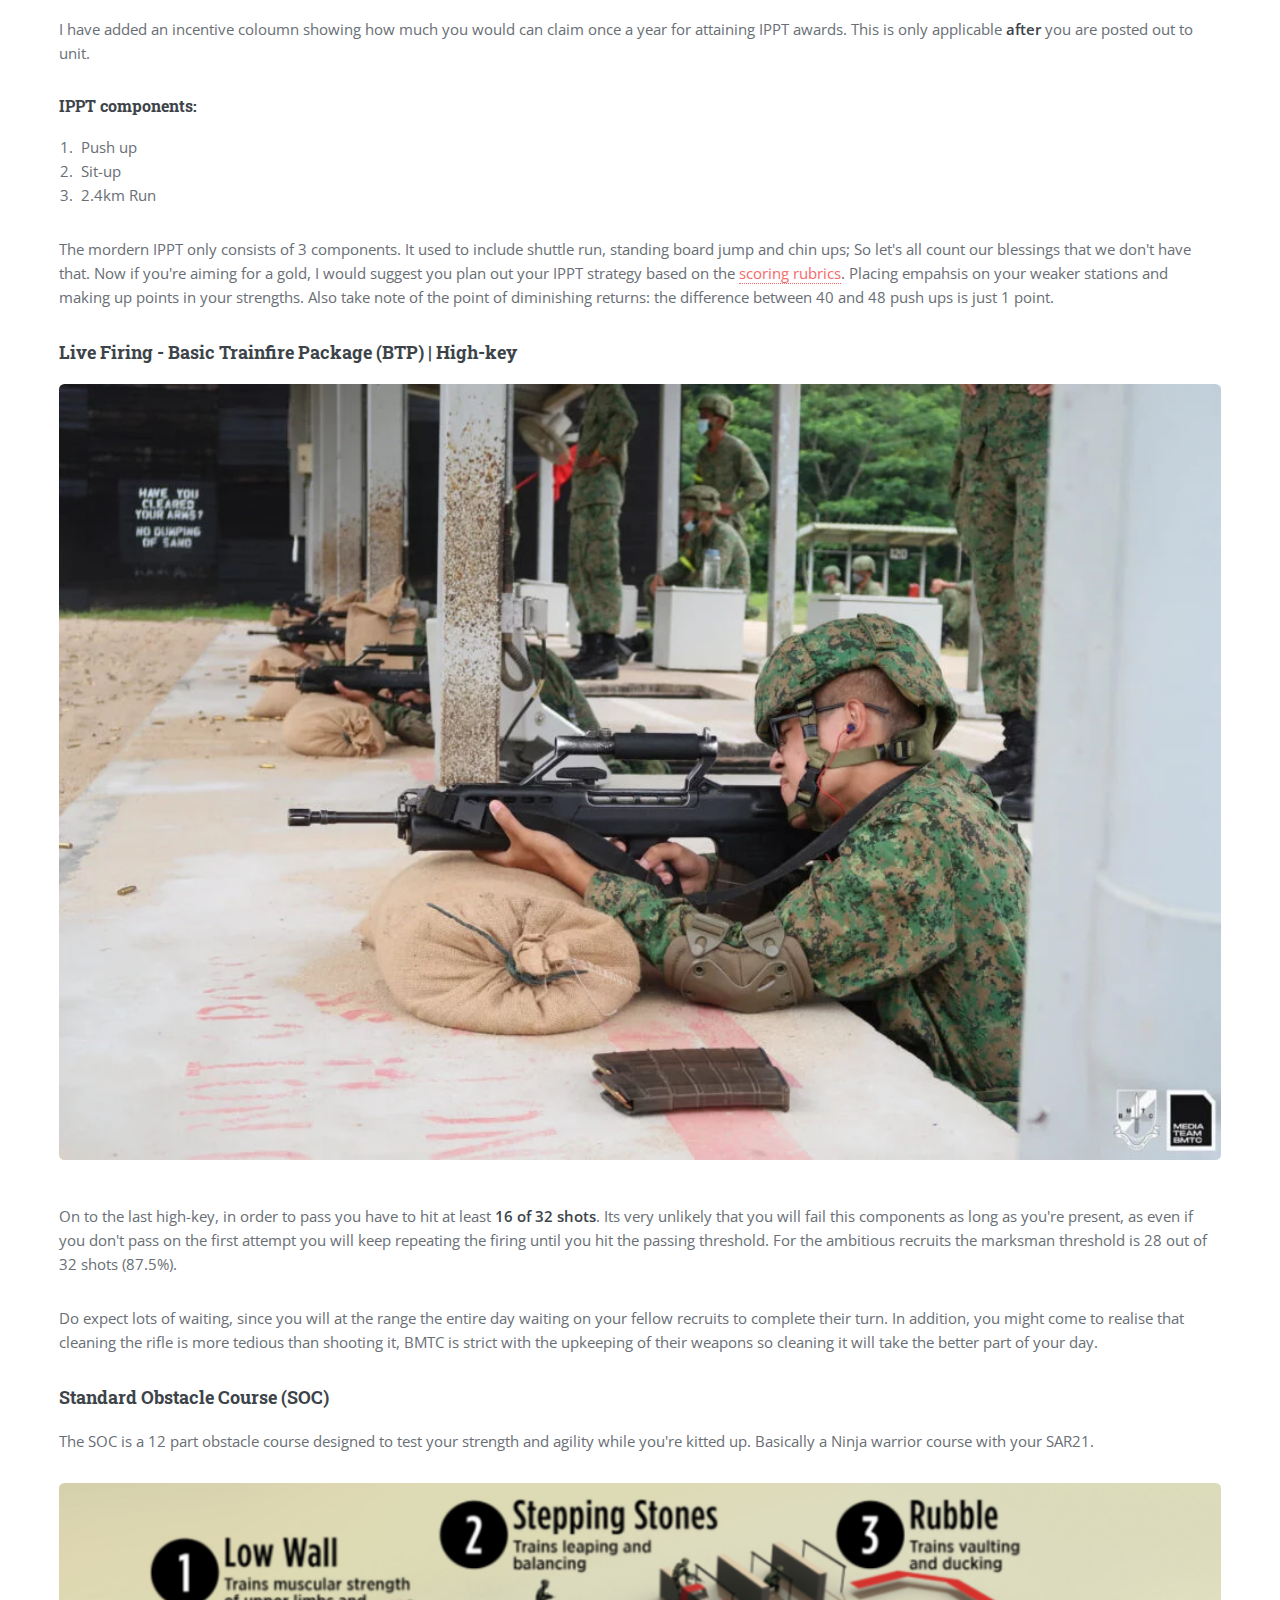
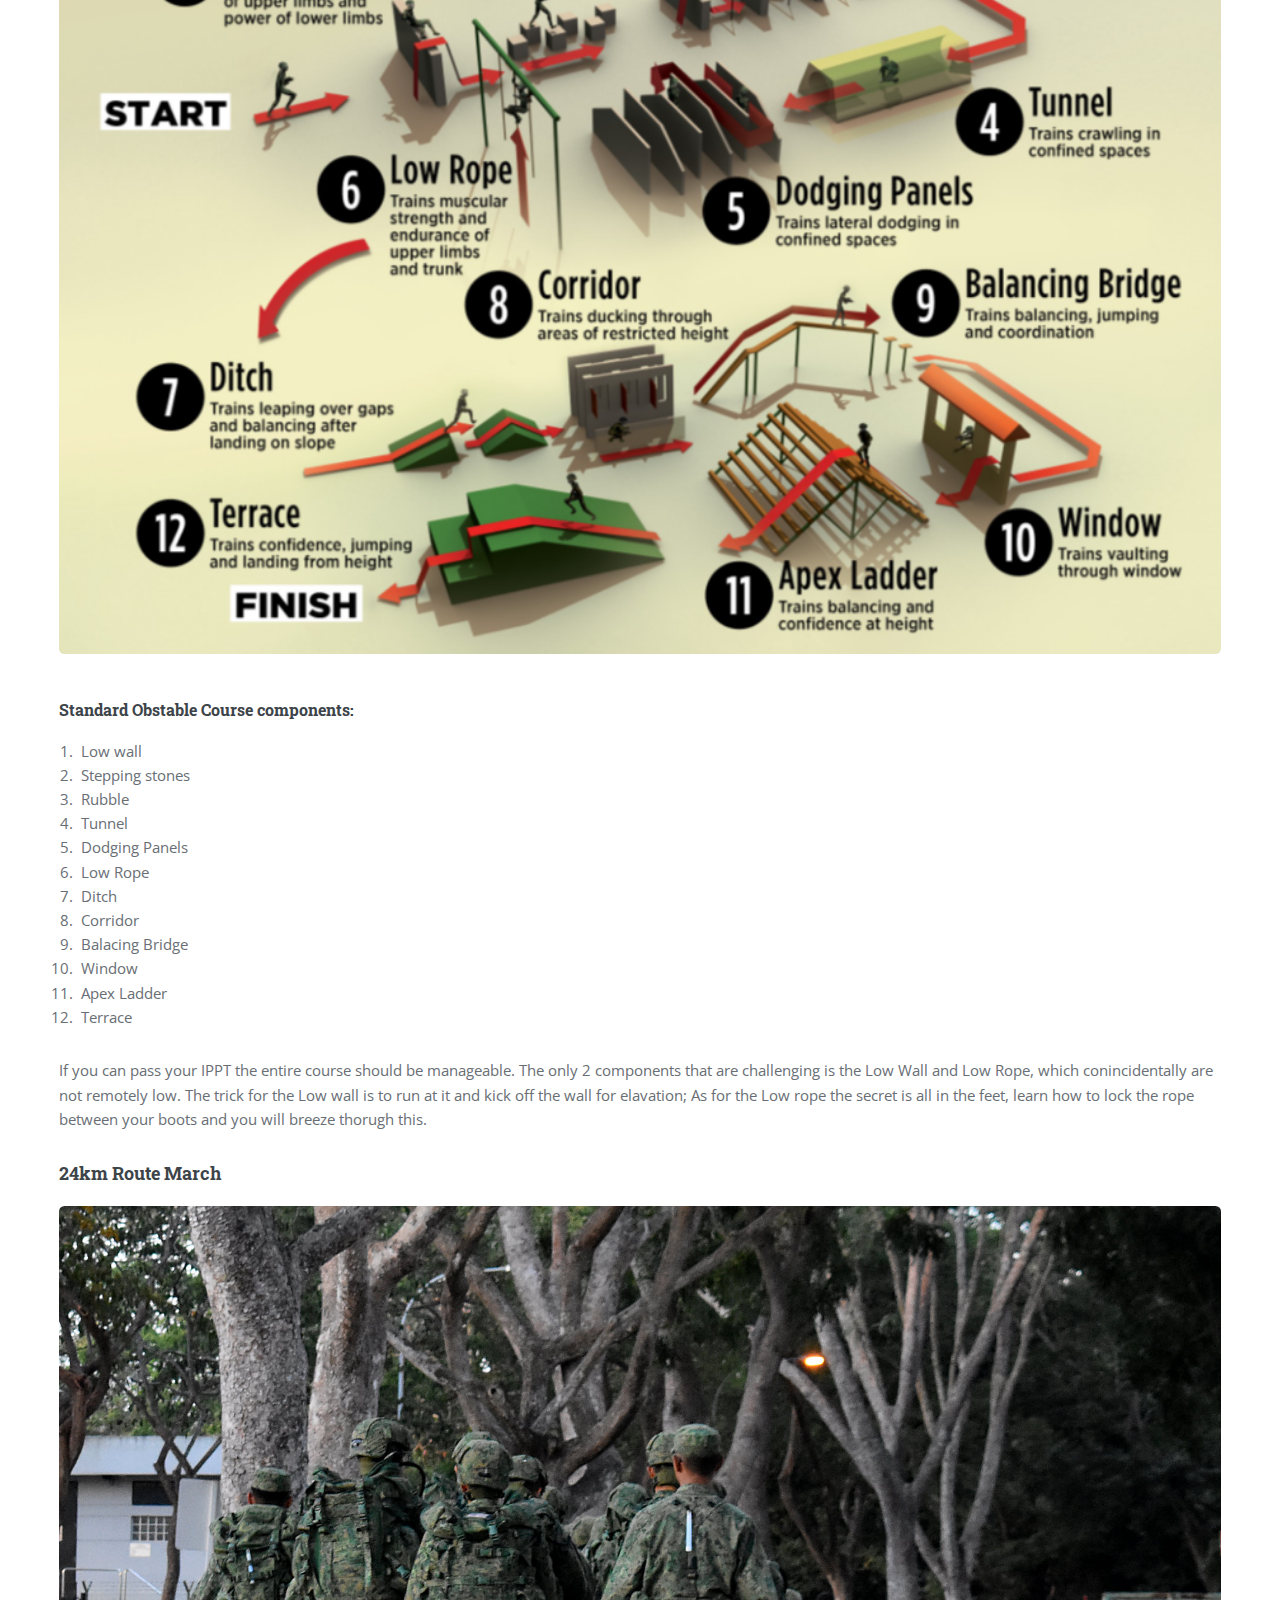
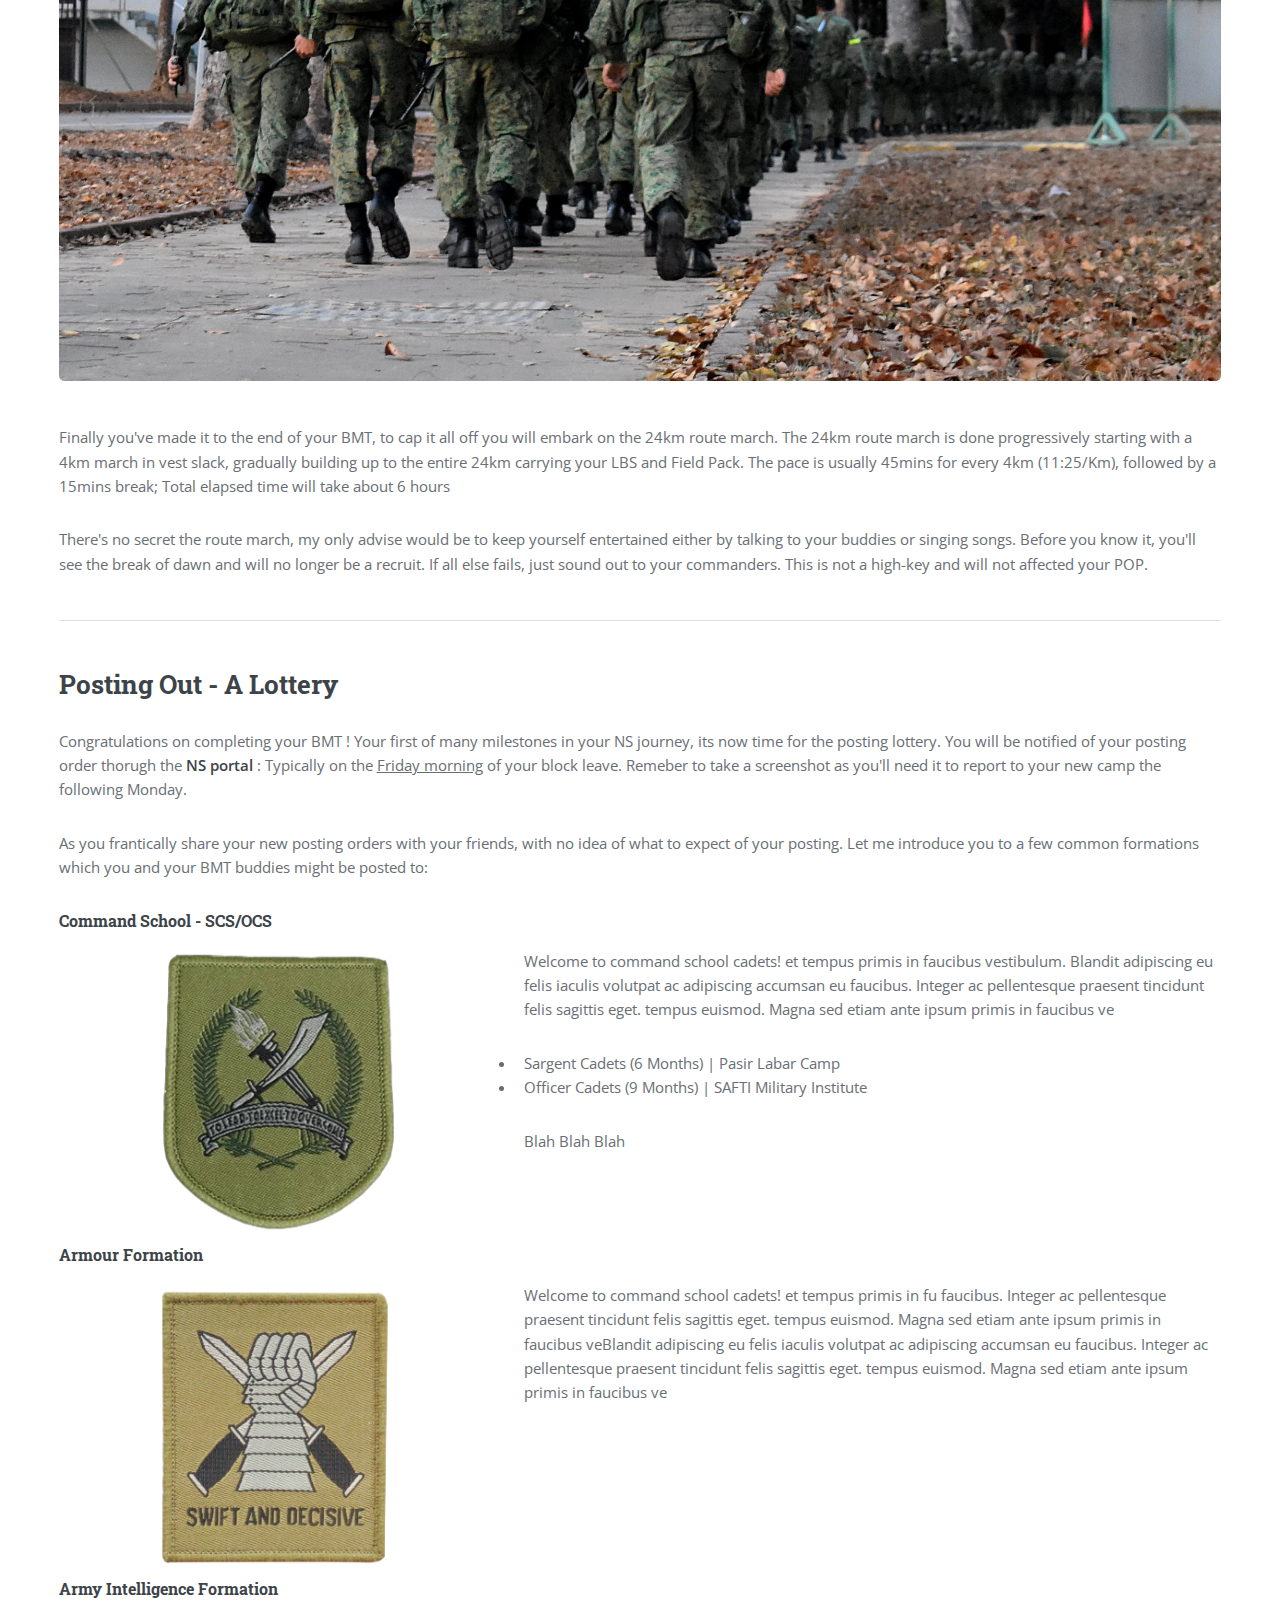
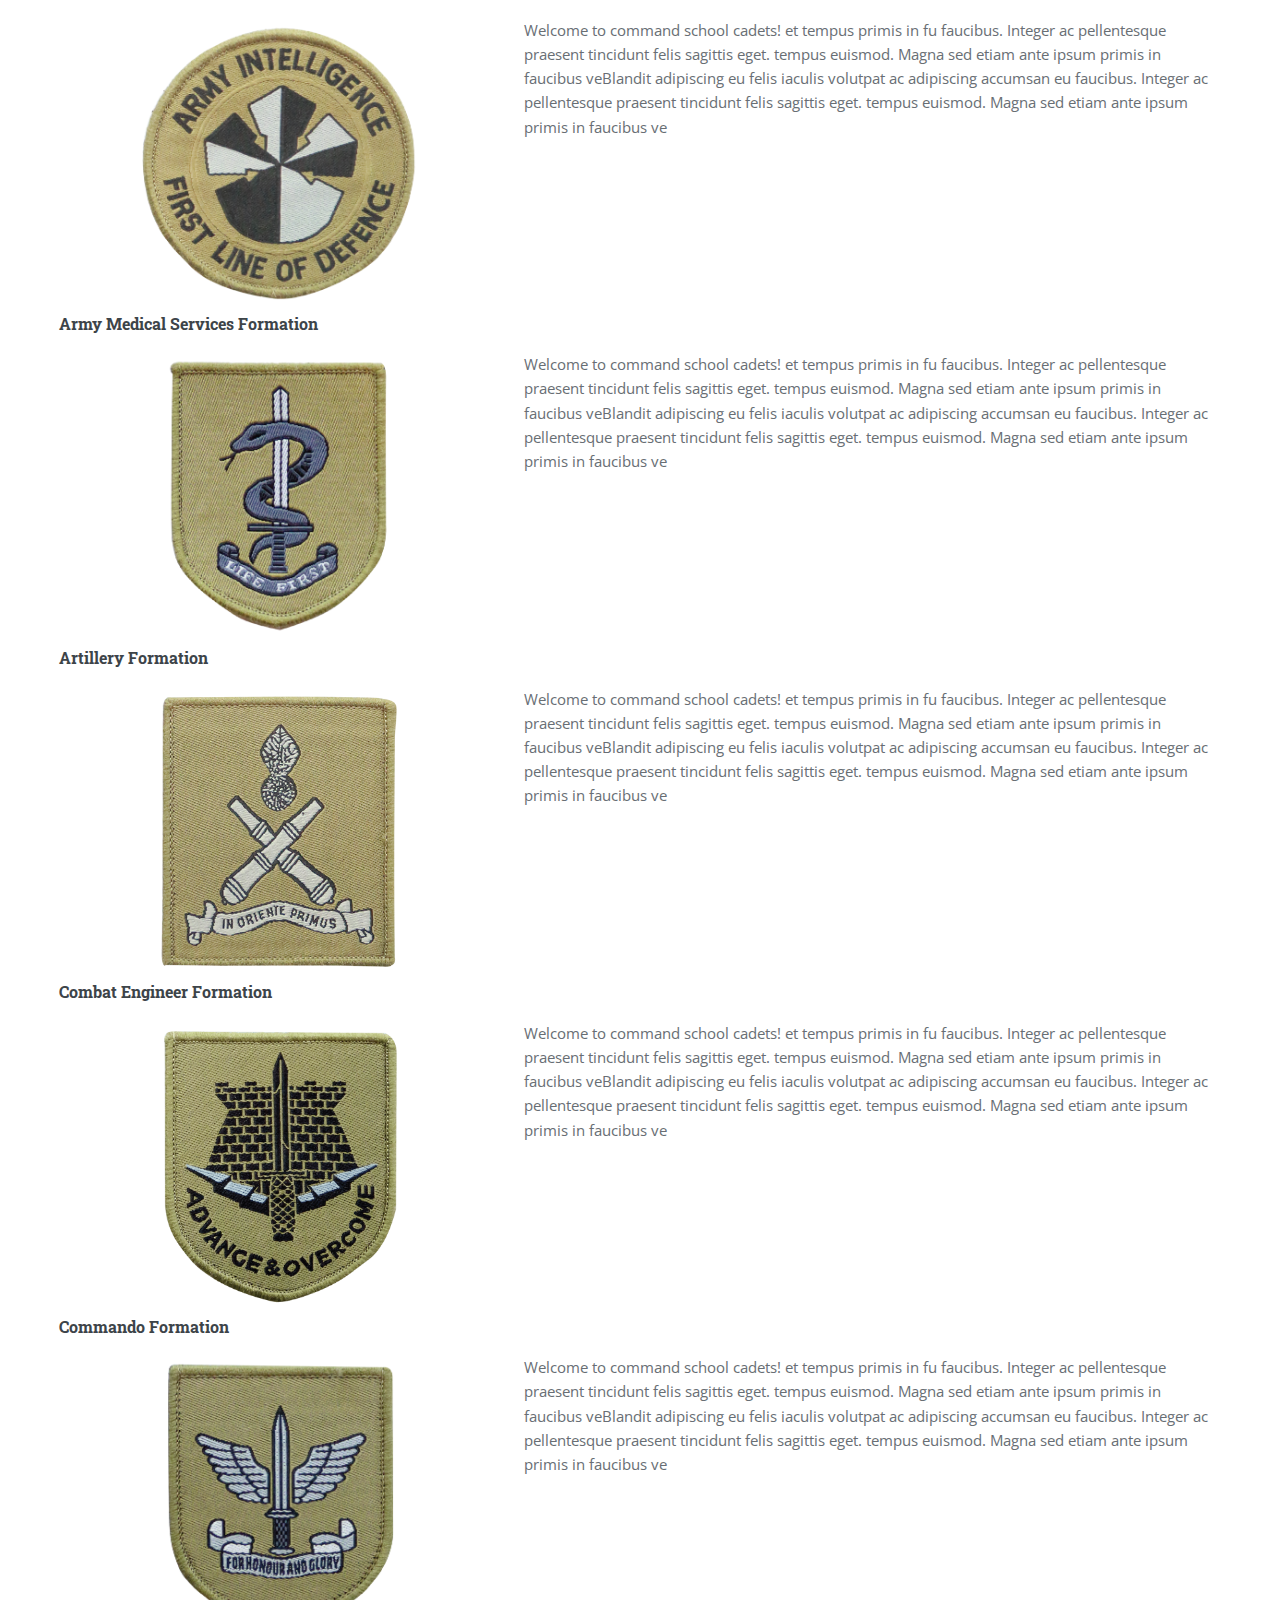
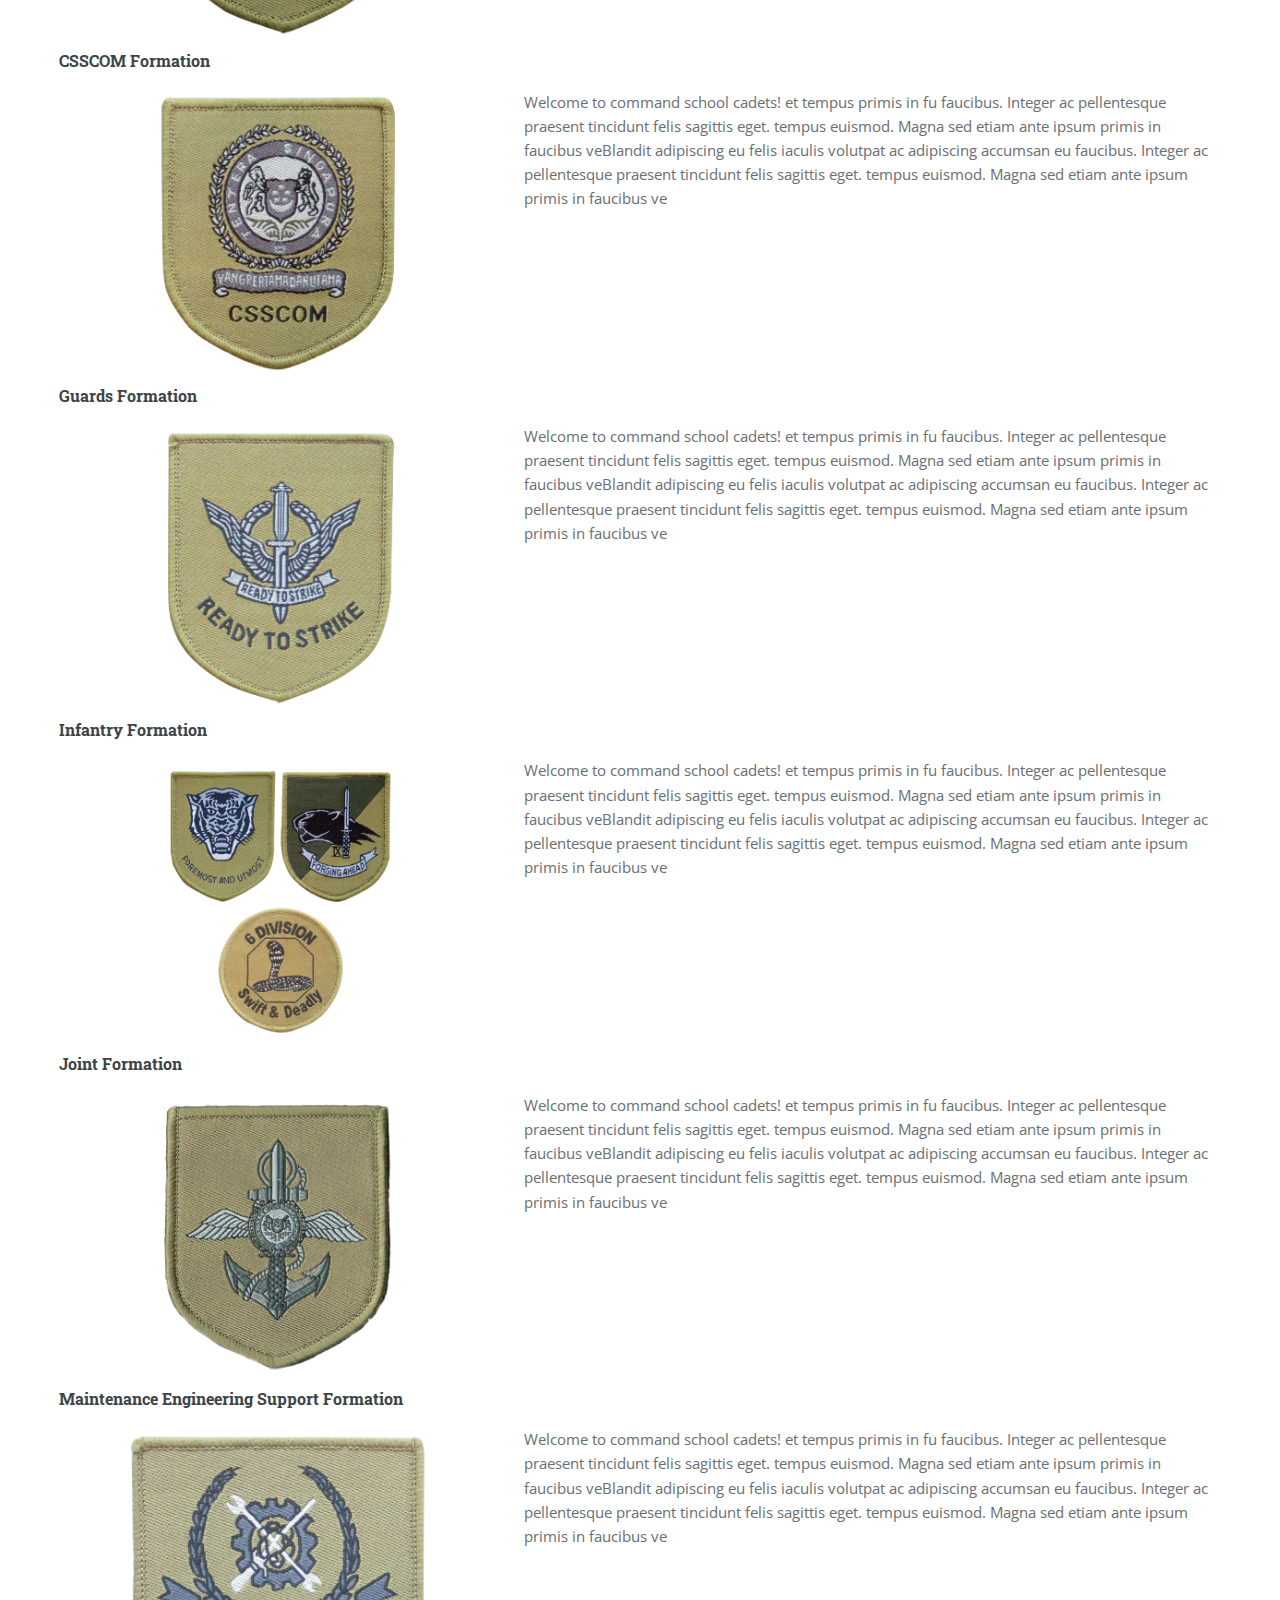
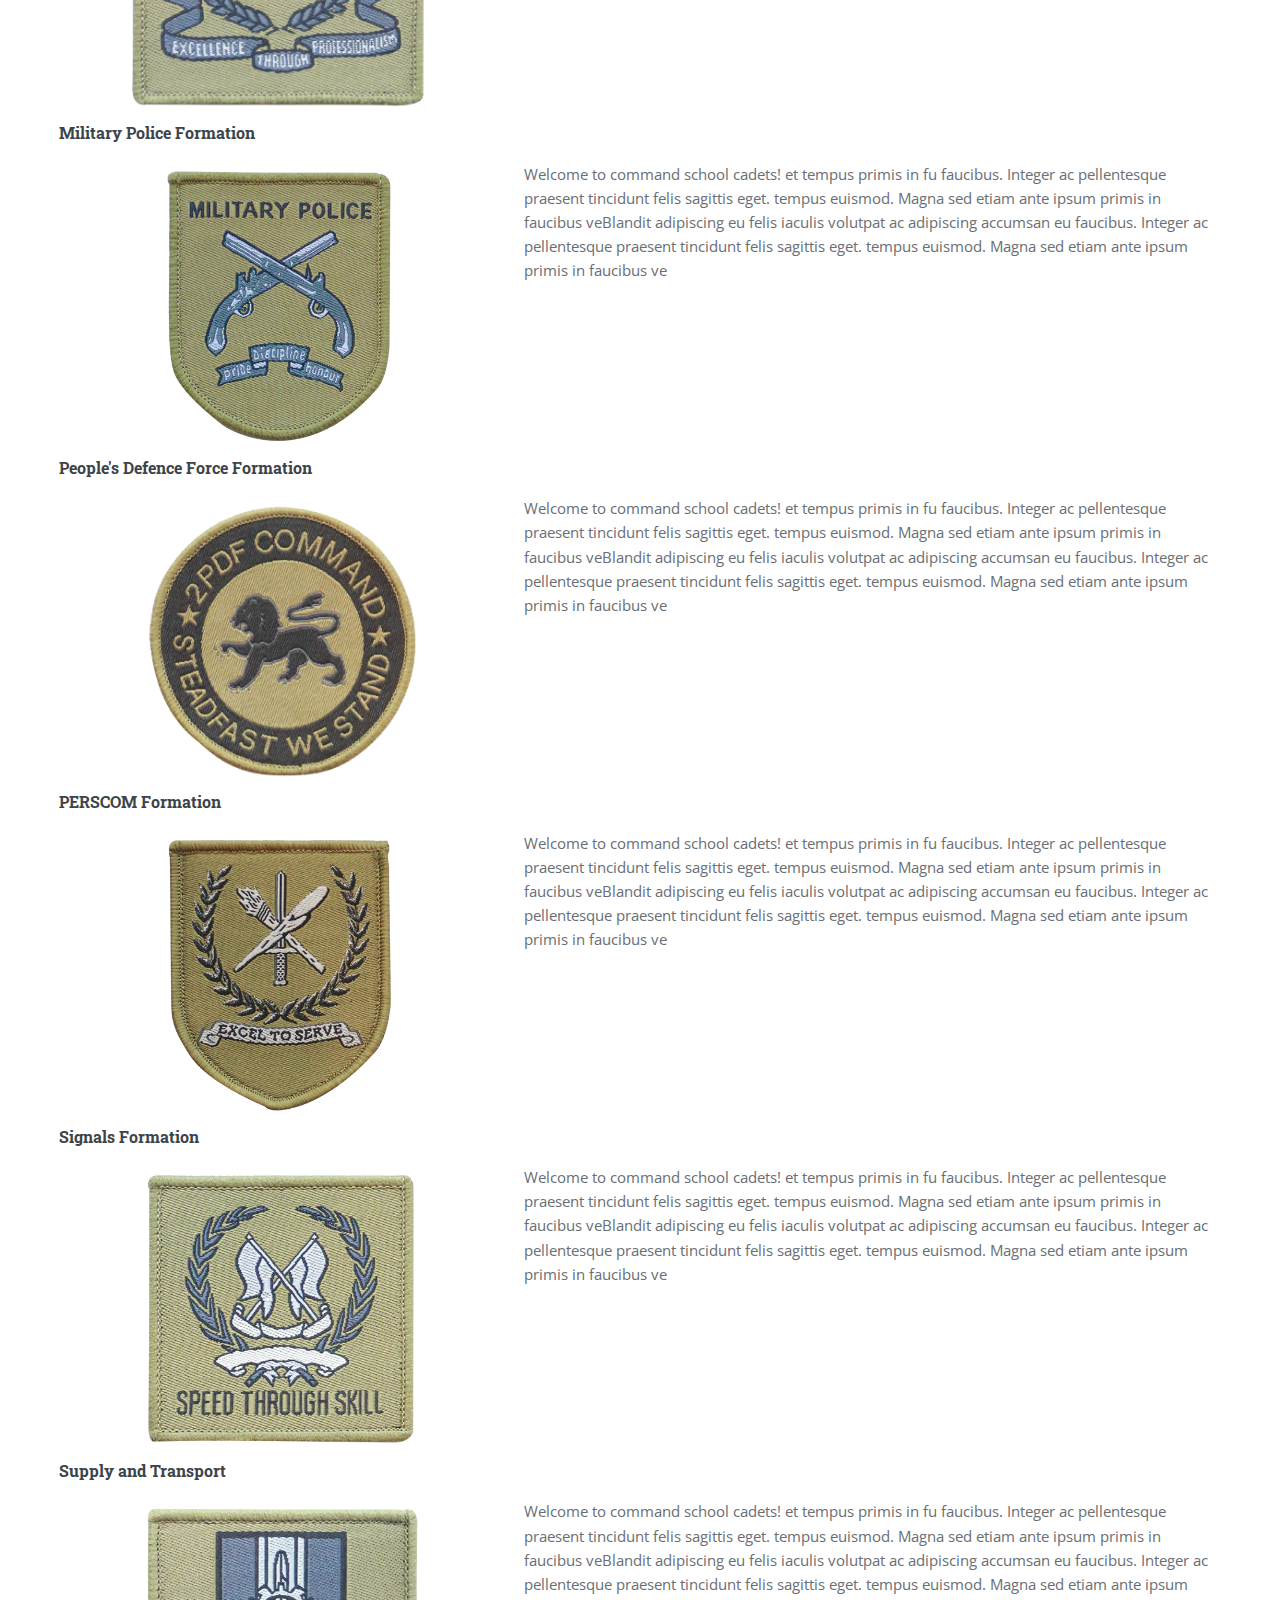
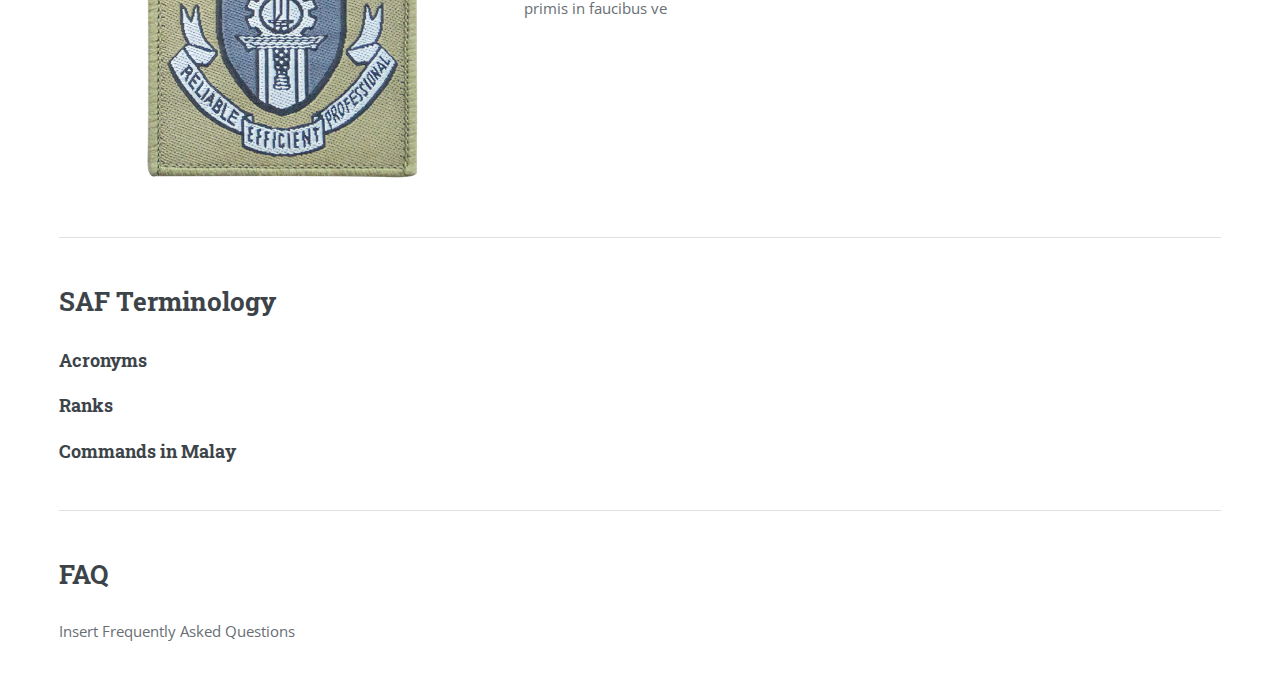
==== commit 17d4bd91: "Added allformation patch" ====
--- a/bmt/index.html
+++ b/bmt/index.html
@@ -262,6 +262,16 @@
 										<h4 class="major">Armour Formation</h4>
 										<p><span class="image left"><img src="images/Armour.png" alt="" /></span> Welcome to command school cadets! et tempus primis in fu faucibus. Integer ac pellentesque praesent tincidunt felis sagittis eget. tempus euismod. Magna sed etiam ante ipsum primis in faucibus veBlandit adipiscing eu felis iaculis volutpat ac adipiscing accumsan eu faucibus. Integer ac pellentesque praesent tincidunt felis sagittis eget. tempus euismod. Magna sed etiam ante ipsum primis in faucibus ve</p>
 										</div>
+										
+										<div>
+											<h4>Army Intelligence Formation</h4>
+											<p><span class="image left"><img src="images/Army-Intelligence.png" alt="" /></span> Welcome to command school cadets! et tempus primis in fu faucibus. Integer ac pellentesque praesent tincidunt felis sagittis eget. tempus euismod. Magna sed etiam ante ipsum primis in faucibus veBlandit adipiscing eu felis iaculis volutpat ac adipiscing accumsan eu faucibus. Integer ac pellentesque praesent tincidunt felis sagittis eget. tempus euismod. Magna sed etiam ante ipsum primis in faucibus ve</p>
+										</div>
+
+										<div>
+											<h4 class="major">Army Medical Services Formation</h4>
+											<p><span class="image left"><img src="images/Army-Medical-Services.png" alt="" /></span> Welcome to command school cadets! et tempus primis in fu faucibus. Integer ac pellentesque praesent tincidunt felis sagittis eget. tempus euismod. Magna sed etiam ante ipsum primis in faucibus veBlandit adipiscing eu felis iaculis volutpat ac adipiscing accumsan eu faucibus. Integer ac pellentesque praesent tincidunt felis sagittis eget. tempus euismod. Magna sed etiam ante ipsum primis in faucibus ve</p>
+										</div>
 
 										<div>
 											<h4 class="major">Artillery Formation</h4>
@@ -269,9 +279,19 @@
 										</div>
 
 										<div>
-											<h4>Army Intelligence Formation</h4>
-											<p><span class="image left"><img src="images/Army-Intelligence.png" alt="" /></span> Welcome to command school cadets! et tempus primis in fu faucibus. Integer ac pellentesque praesent tincidunt felis sagittis eget. tempus euismod. Magna sed etiam ante ipsum primis in faucibus veBlandit adipiscing eu felis iaculis volutpat ac adipiscing accumsan eu faucibus. Integer ac pellentesque praesent tincidunt felis sagittis eget. tempus euismod. Magna sed etiam ante ipsum primis in faucibus ve</p>
-										</div>
+											<h4 class="major">Combat Engineer Formation</h4>
+											<p><span class="image left"><img src="images/Engineers.png" alt="" /></span> Welcome to command school cadets! et tempus primis in fu faucibus. Integer ac pellentesque praesent tincidunt felis sagittis eget. tempus euismod. Magna sed etiam ante ipsum primis in faucibus veBlandit adipiscing eu felis iaculis volutpat ac adipiscing accumsan eu faucibus. Integer ac pellentesque praesent tincidunt felis sagittis eget. tempus euismod. Magna sed etiam ante ipsum primis in faucibus ve</p>
+										</div>
+
+										<div>
+											<h4 class="major">Commando Formation</h4>
+											<p><span class="image left"><img src="images/Commando.png" alt="" /></span> Welcome to command school cadets! et tempus primis in fu faucibus. Integer ac pellentesque praesent tincidunt felis sagittis eget. tempus euismod. Magna sed etiam ante ipsum primis in faucibus veBlandit adipiscing eu felis iaculis volutpat ac adipiscing accumsan eu faucibus. Integer ac pellentesque praesent tincidunt felis sagittis eget. tempus euismod. Magna sed etiam ante ipsum primis in faucibus ve</p>
+										</div>
+
+										<div>
+											<h4>CSSCOM Formation</h4>
+											<p><span class="image left"><img src="images/CSSCOM.png" alt="" /></span> Welcome to command school cadets! et tempus primis in fu faucibus. Integer ac pellentesque praesent tincidunt felis sagittis eget. tempus euismod. Magna sed etiam ante ipsum primis in faucibus veBlandit adipiscing eu felis iaculis volutpat ac adipiscing accumsan eu faucibus. Integer ac pellentesque praesent tincidunt felis sagittis eget. tempus euismod. Magna sed etiam ante ipsum primis in faucibus ve</p>
+										</div>	
 
 										<div>
 											<h4>Guards Formation</h4>
@@ -279,11 +299,45 @@
 										</div>	
 
 										<div>
-											<h4 id="BTP">Live Firing - Basic Trainfire Package (BTP) | High-key </h4>
-											<span class="image left"><img src="images/Supply-and-Transport.png" alt="Picture of recruits doing the BTP" /></span>
-											<p>On to the last high-key, in order to pass you have to hit at least <b>16 of 32 shots</b>. Its very unlikely that you will fail this components as long as you're present, as even if you don't pass on the first attempt you will keep repeating the firing until you hit the passing threshold. For the ambitious recruits the marksman threshold is 28 out of 32 shots (87.5%). </p>
-											<p>Do expect lots of waiting, since you will at the range the entire day waiting on your fellow recruits to complete their turn. In addition, you might come to realise that cleaning the rifle is more tedious than shooting it, BMTC is strict with the upkeeping of their weapons so cleaning it will take the better part of your day.</p>
-										</div>
+											<h4>Infantry Formation</h4>
+											<p><span class="image left"><img src="images/Infantry.png" alt="" /></span> Welcome to command school cadets! et tempus primis in fu faucibus. Integer ac pellentesque praesent tincidunt felis sagittis eget. tempus euismod. Magna sed etiam ante ipsum primis in faucibus veBlandit adipiscing eu felis iaculis volutpat ac adipiscing accumsan eu faucibus. Integer ac pellentesque praesent tincidunt felis sagittis eget. tempus euismod. Magna sed etiam ante ipsum primis in faucibus ve</p>
+										</div>	
+
+										<div>
+											<h4>Joint Formation</h4>
+											<p><span class="image left"><img src="images/Joint.png" alt="" /></span> Welcome to command school cadets! et tempus primis in fu faucibus. Integer ac pellentesque praesent tincidunt felis sagittis eget. tempus euismod. Magna sed etiam ante ipsum primis in faucibus veBlandit adipiscing eu felis iaculis volutpat ac adipiscing accumsan eu faucibus. Integer ac pellentesque praesent tincidunt felis sagittis eget. tempus euismod. Magna sed etiam ante ipsum primis in faucibus ve</p>
+										</div>
+
+										<div>
+											<h4 class="major">Maintenance Engineering Support Formation</h4>
+											<p><span class="image left"><img src="images/Maintenance-Engineering-Support.png" alt="" /></span> Welcome to command school cadets! et tempus primis in fu faucibus. Integer ac pellentesque praesent tincidunt felis sagittis eget. tempus euismod. Magna sed etiam ante ipsum primis in faucibus veBlandit adipiscing eu felis iaculis volutpat ac adipiscing accumsan eu faucibus. Integer ac pellentesque praesent tincidunt felis sagittis eget. tempus euismod. Magna sed etiam ante ipsum primis in faucibus ve</p>
+										</div>
+										
+										<div>
+											<h4>Military Police Formation</h4>
+											<p><span class="image left"><img src="images/Military-Police.png" alt="" /></span> Welcome to command school cadets! et tempus primis in fu faucibus. Integer ac pellentesque praesent tincidunt felis sagittis eget. tempus euismod. Magna sed etiam ante ipsum primis in faucibus veBlandit adipiscing eu felis iaculis volutpat ac adipiscing accumsan eu faucibus. Integer ac pellentesque praesent tincidunt felis sagittis eget. tempus euismod. Magna sed etiam ante ipsum primis in faucibus ve</p>
+										</div>	
+
+										<div>
+											<h4>People's Defence Force Formation</h4>
+											<p><span class="image left"><img src="images/PeoplesDefence Force.png" alt="" /></span> Welcome to command school cadets! et tempus primis in fu faucibus. Integer ac pellentesque praesent tincidunt felis sagittis eget. tempus euismod. Magna sed etiam ante ipsum primis in faucibus veBlandit adipiscing eu felis iaculis volutpat ac adipiscing accumsan eu faucibus. Integer ac pellentesque praesent tincidunt felis sagittis eget. tempus euismod. Magna sed etiam ante ipsum primis in faucibus ve</p>
+										</div>	
+
+										<div>
+											<h4>PERSCOM Formation</h4>
+											<p><span class="image left"><img src="images/PERSCOM.png" alt="" /></span> Welcome to command school cadets! et tempus primis in fu faucibus. Integer ac pellentesque praesent tincidunt felis sagittis eget. tempus euismod. Magna sed etiam ante ipsum primis in faucibus veBlandit adipiscing eu felis iaculis volutpat ac adipiscing accumsan eu faucibus. Integer ac pellentesque praesent tincidunt felis sagittis eget. tempus euismod. Magna sed etiam ante ipsum primis in faucibus ve</p>
+										</div>	
+
+										<div>
+											<h4>Signals Formation</h4>
+											<p><span class="image left"><img src="images/Signals.png" alt="" /></span> Welcome to command school cadets! et tempus primis in fu faucibus. Integer ac pellentesque praesent tincidunt felis sagittis eget. tempus euismod. Magna sed etiam ante ipsum primis in faucibus veBlandit adipiscing eu felis iaculis volutpat ac adipiscing accumsan eu faucibus. Integer ac pellentesque praesent tincidunt felis sagittis eget. tempus euismod. Magna sed etiam ante ipsum primis in faucibus ve</p>
+										</div>	
+
+										<div>
+											<h4>Supply and Transport</h4>
+											<p><span class="image left"><img src="images/Supply-and-Transport.png" alt="" /></span> Welcome to command school cadets! et tempus primis in fu faucibus. Integer ac pellentesque praesent tincidunt felis sagittis eget. tempus euismod. Magna sed etiam ante ipsum primis in faucibus veBlandit adipiscing eu felis iaculis volutpat ac adipiscing accumsan eu faucibus. Integer ac pellentesque praesent tincidunt felis sagittis eget. tempus euismod. Magna sed etiam ante ipsum primis in faucibus ve</p>
+										</div>	
+
 									</span>
 
 									<hr class="major" id="Acronyms"/>
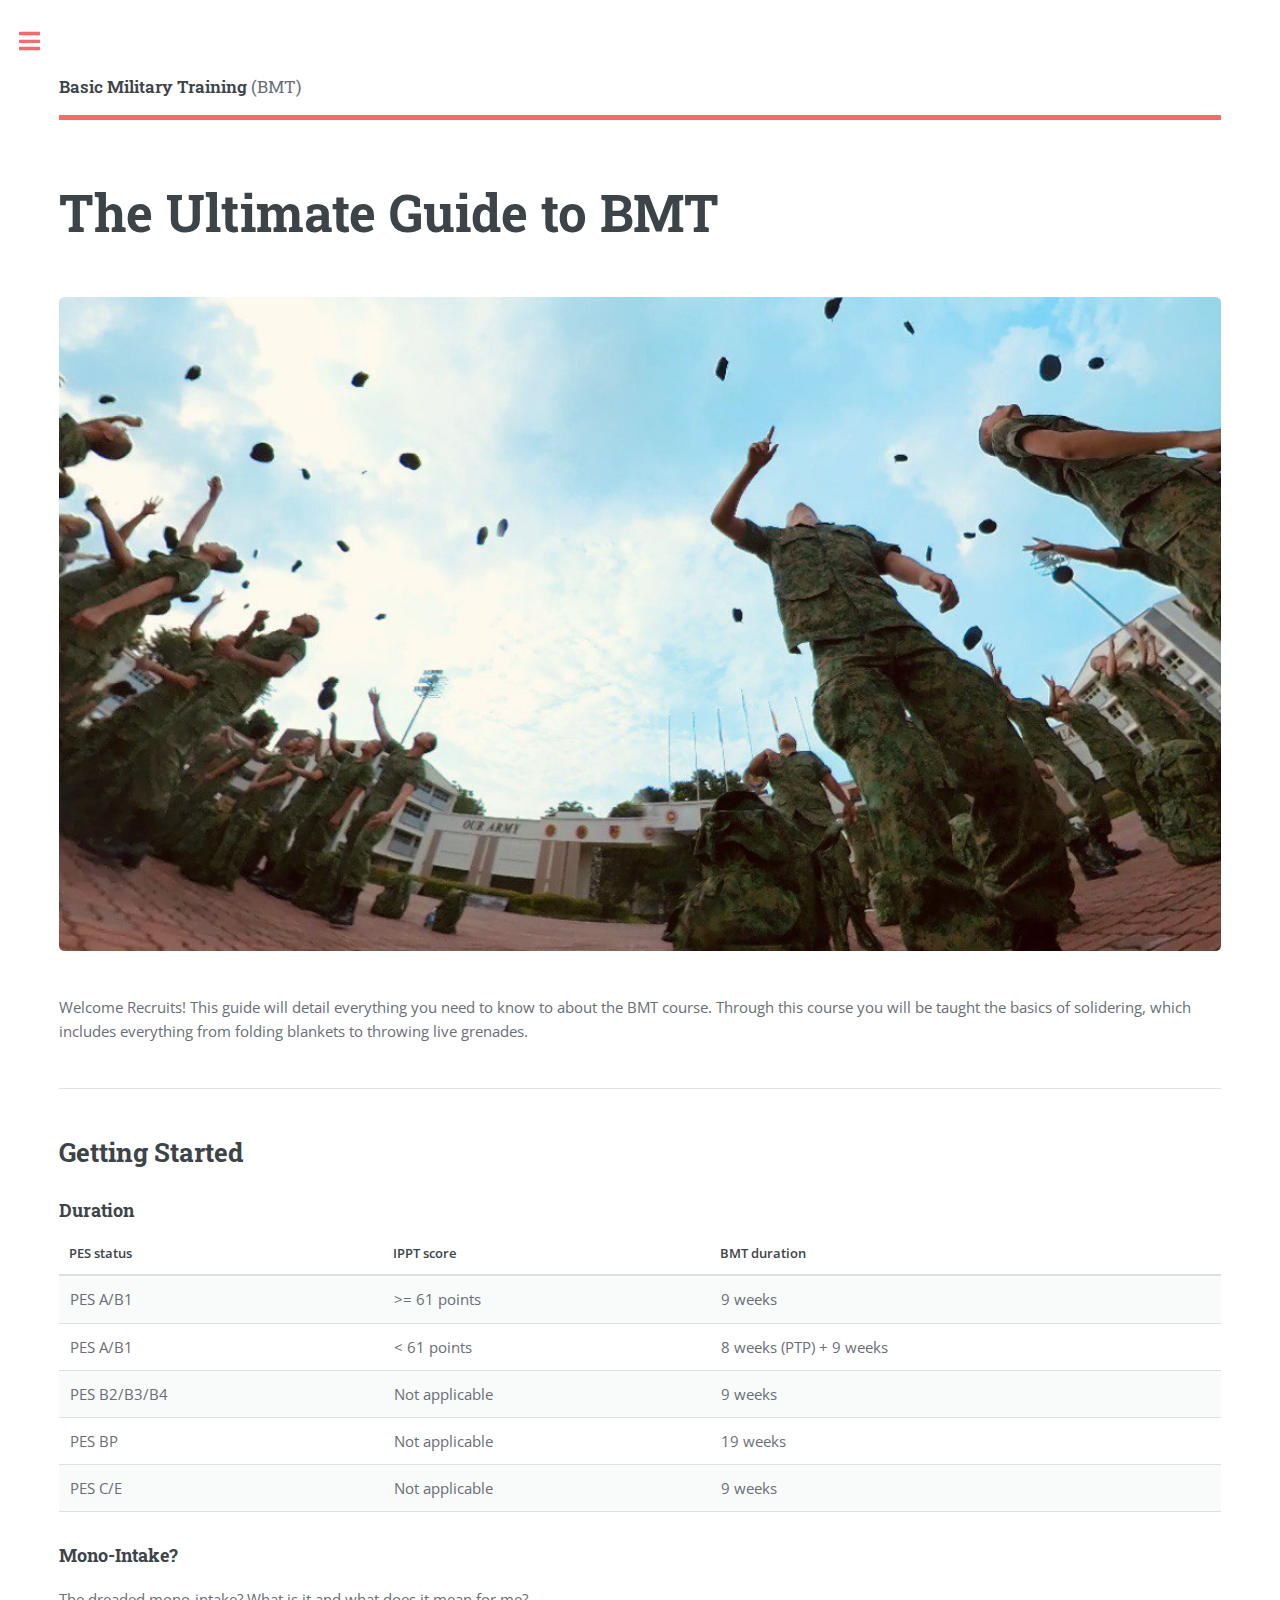
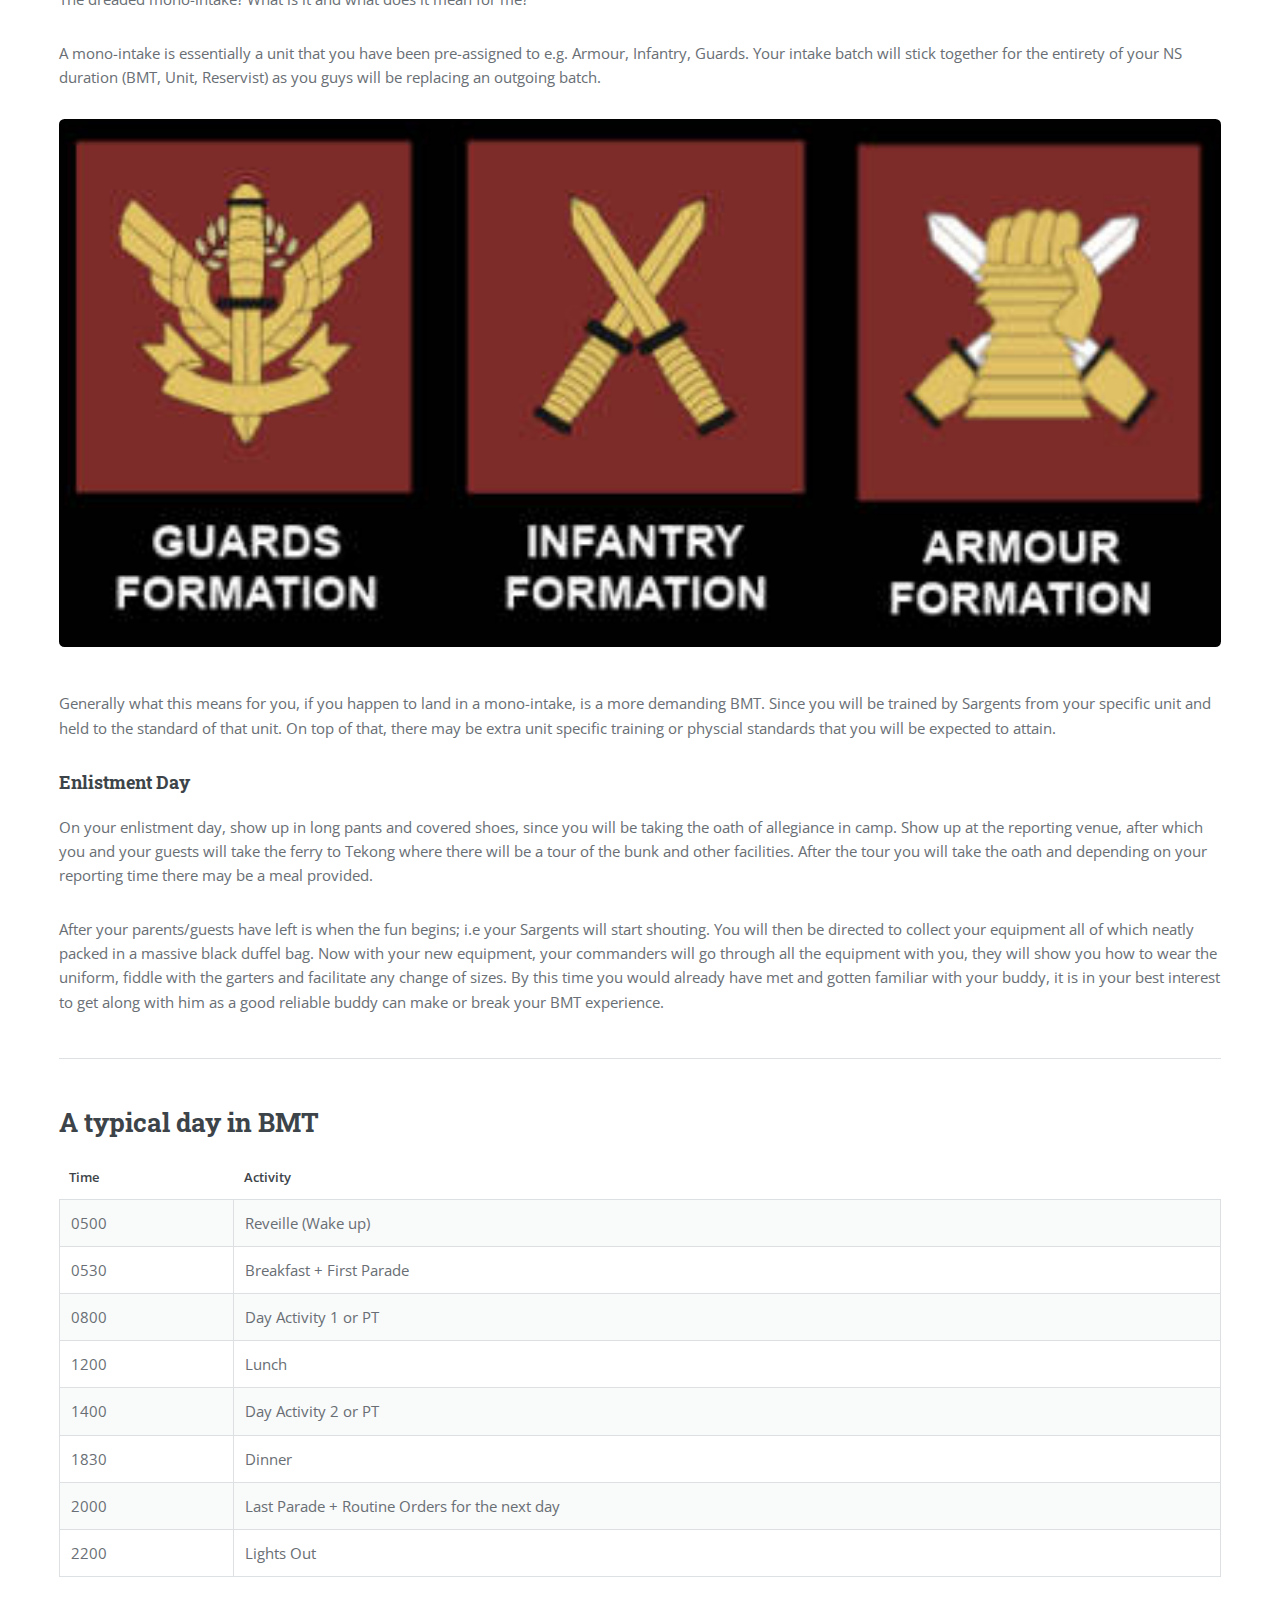
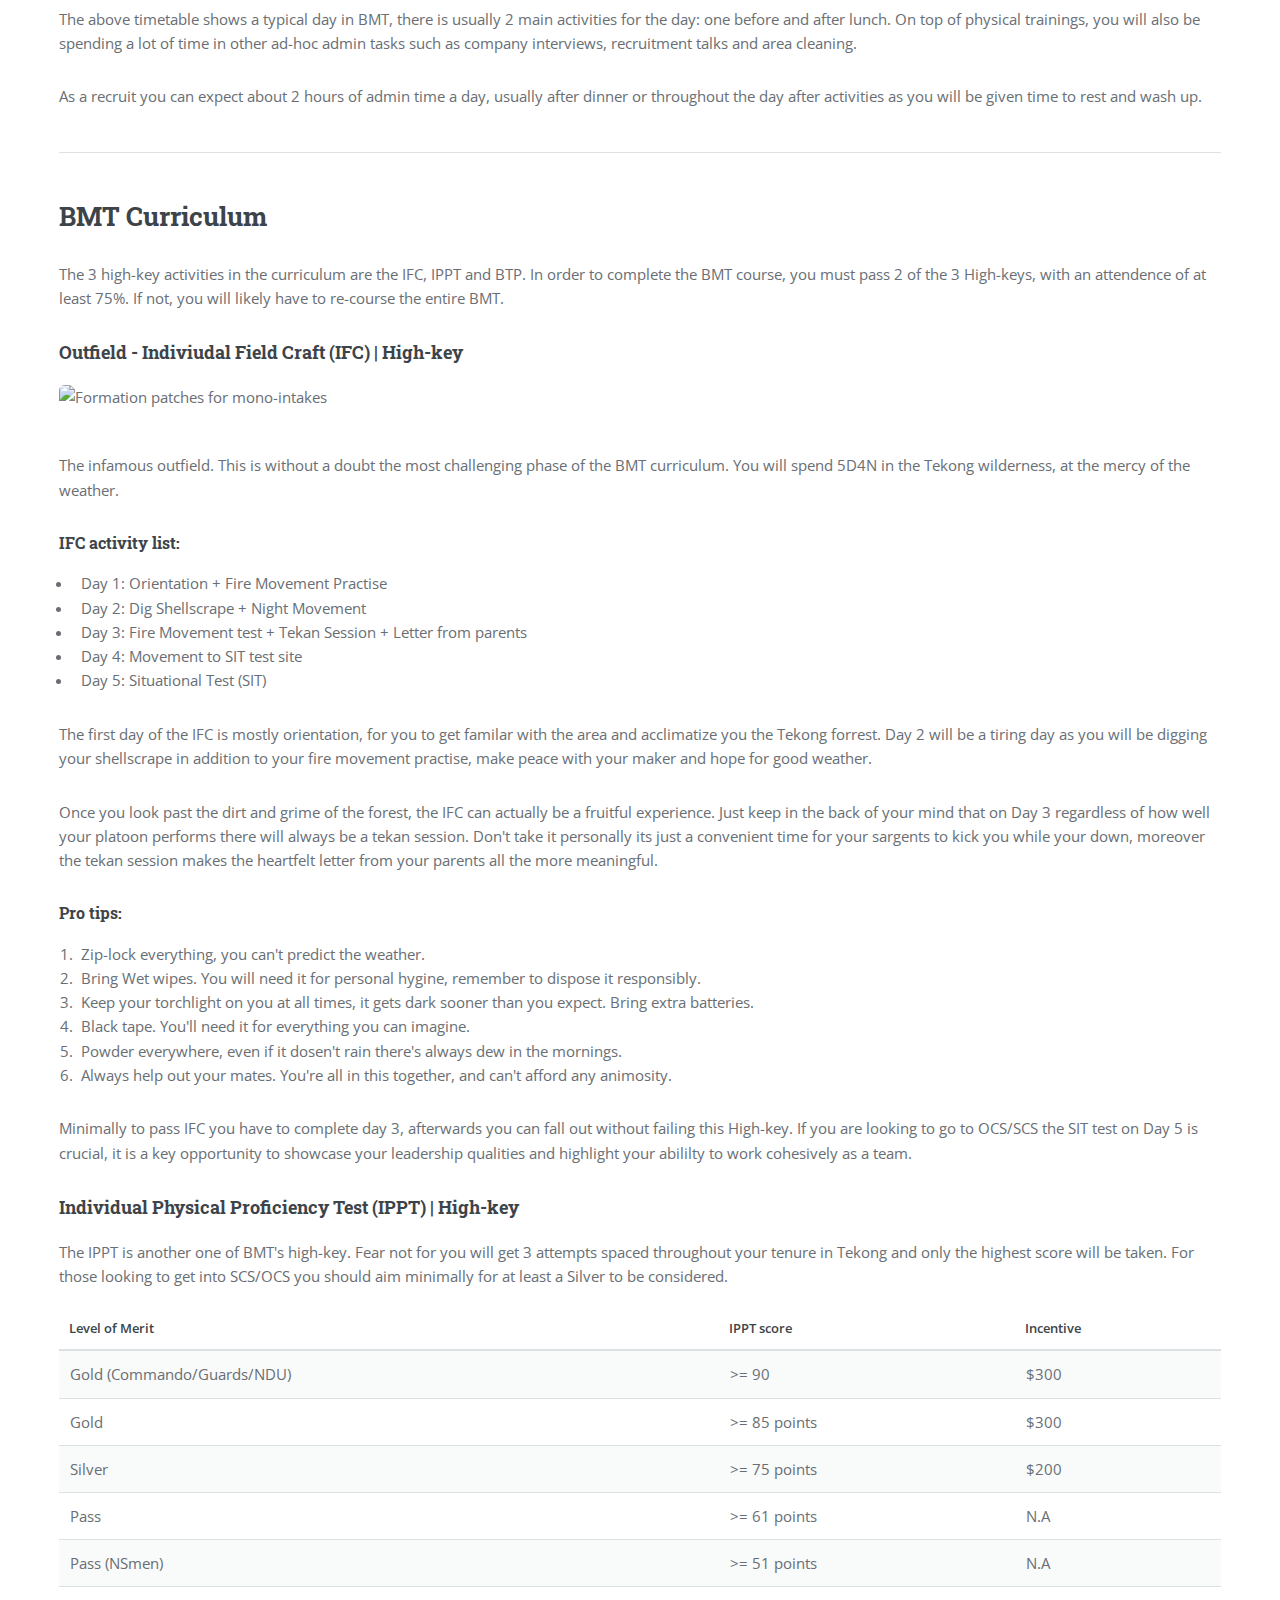
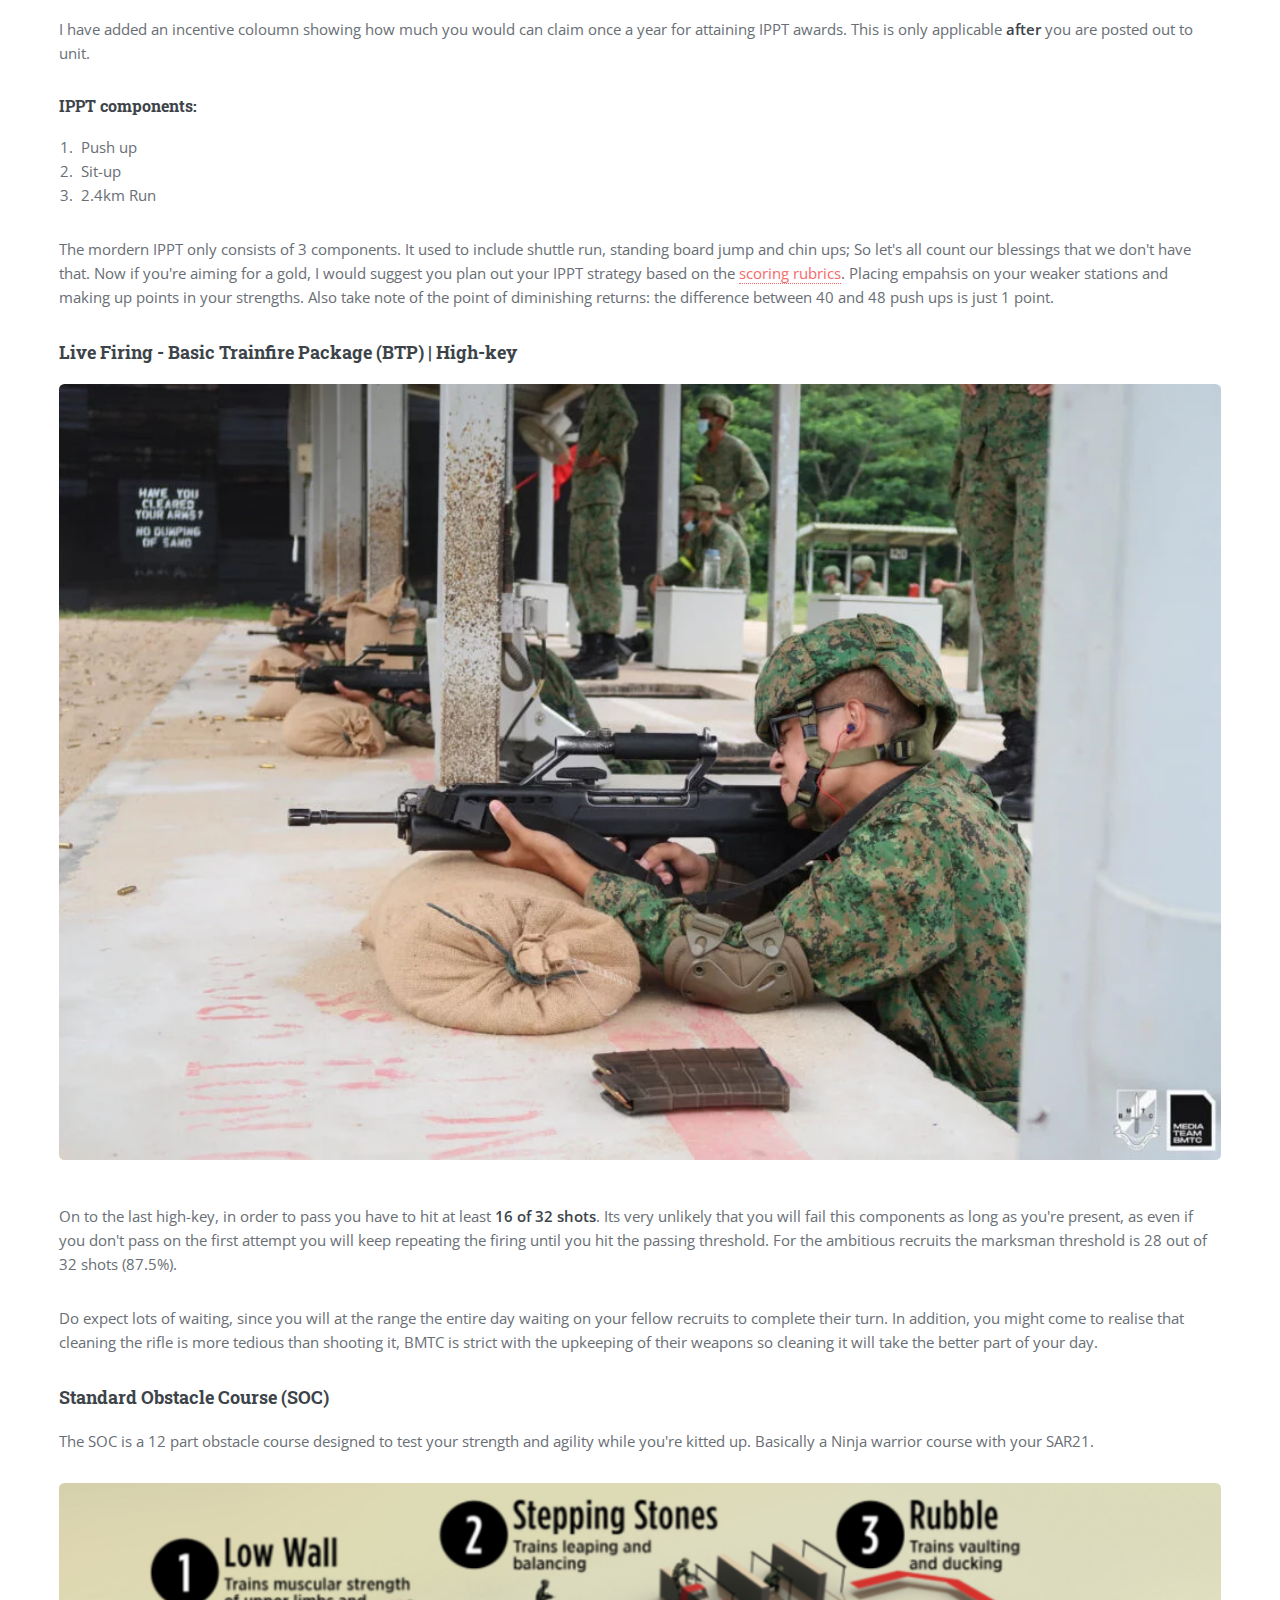
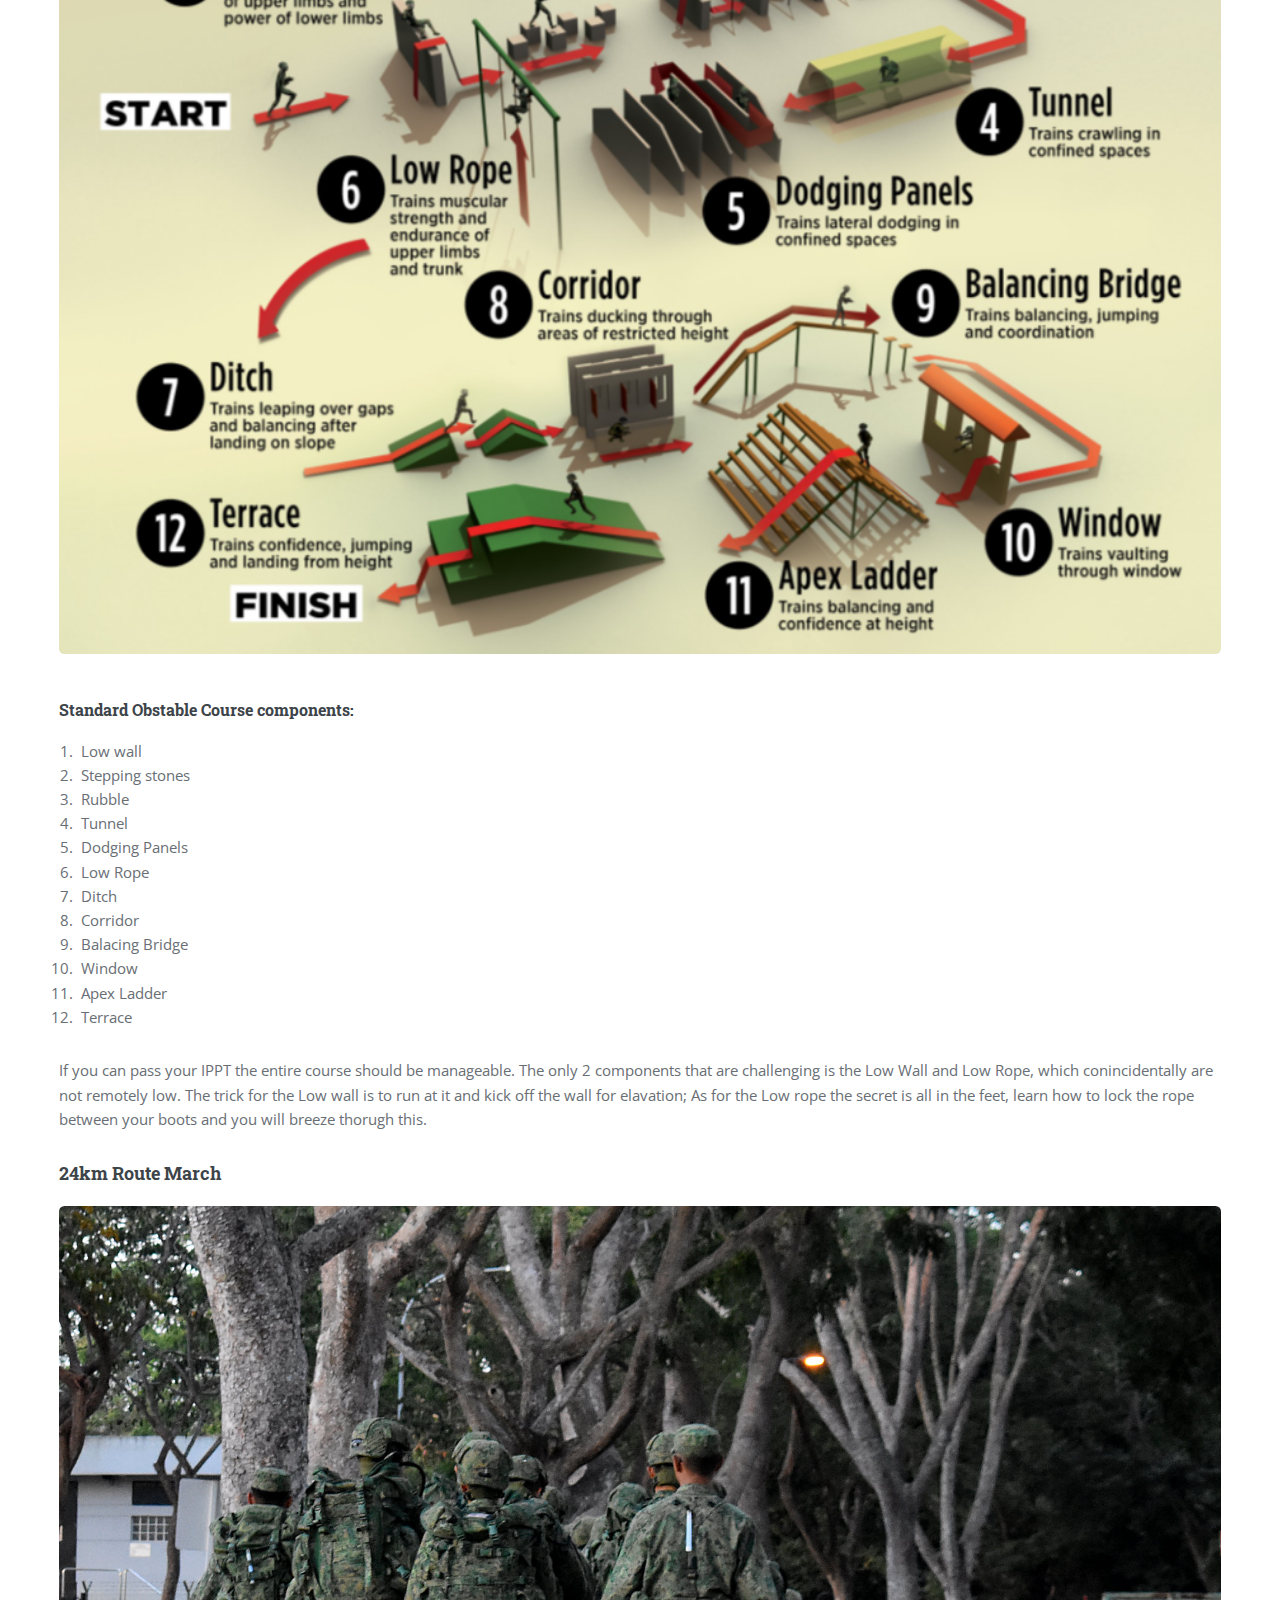
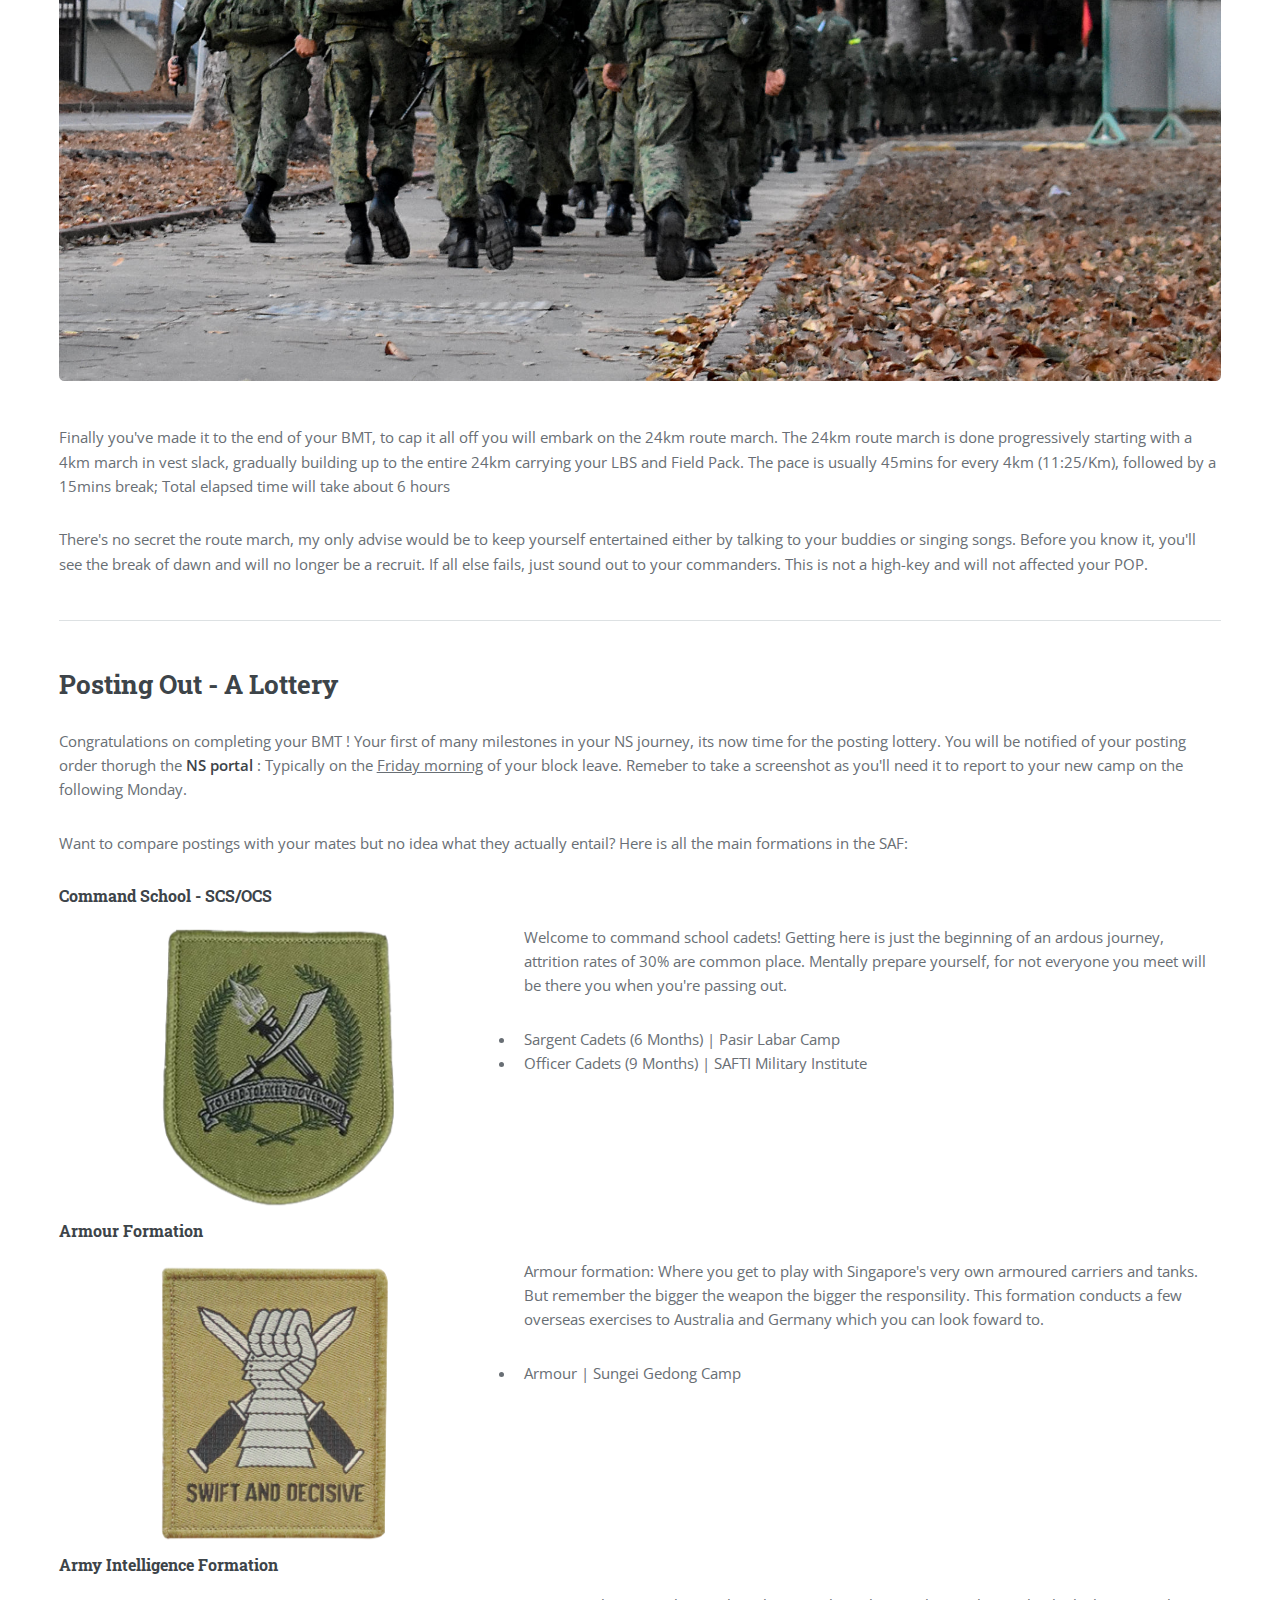
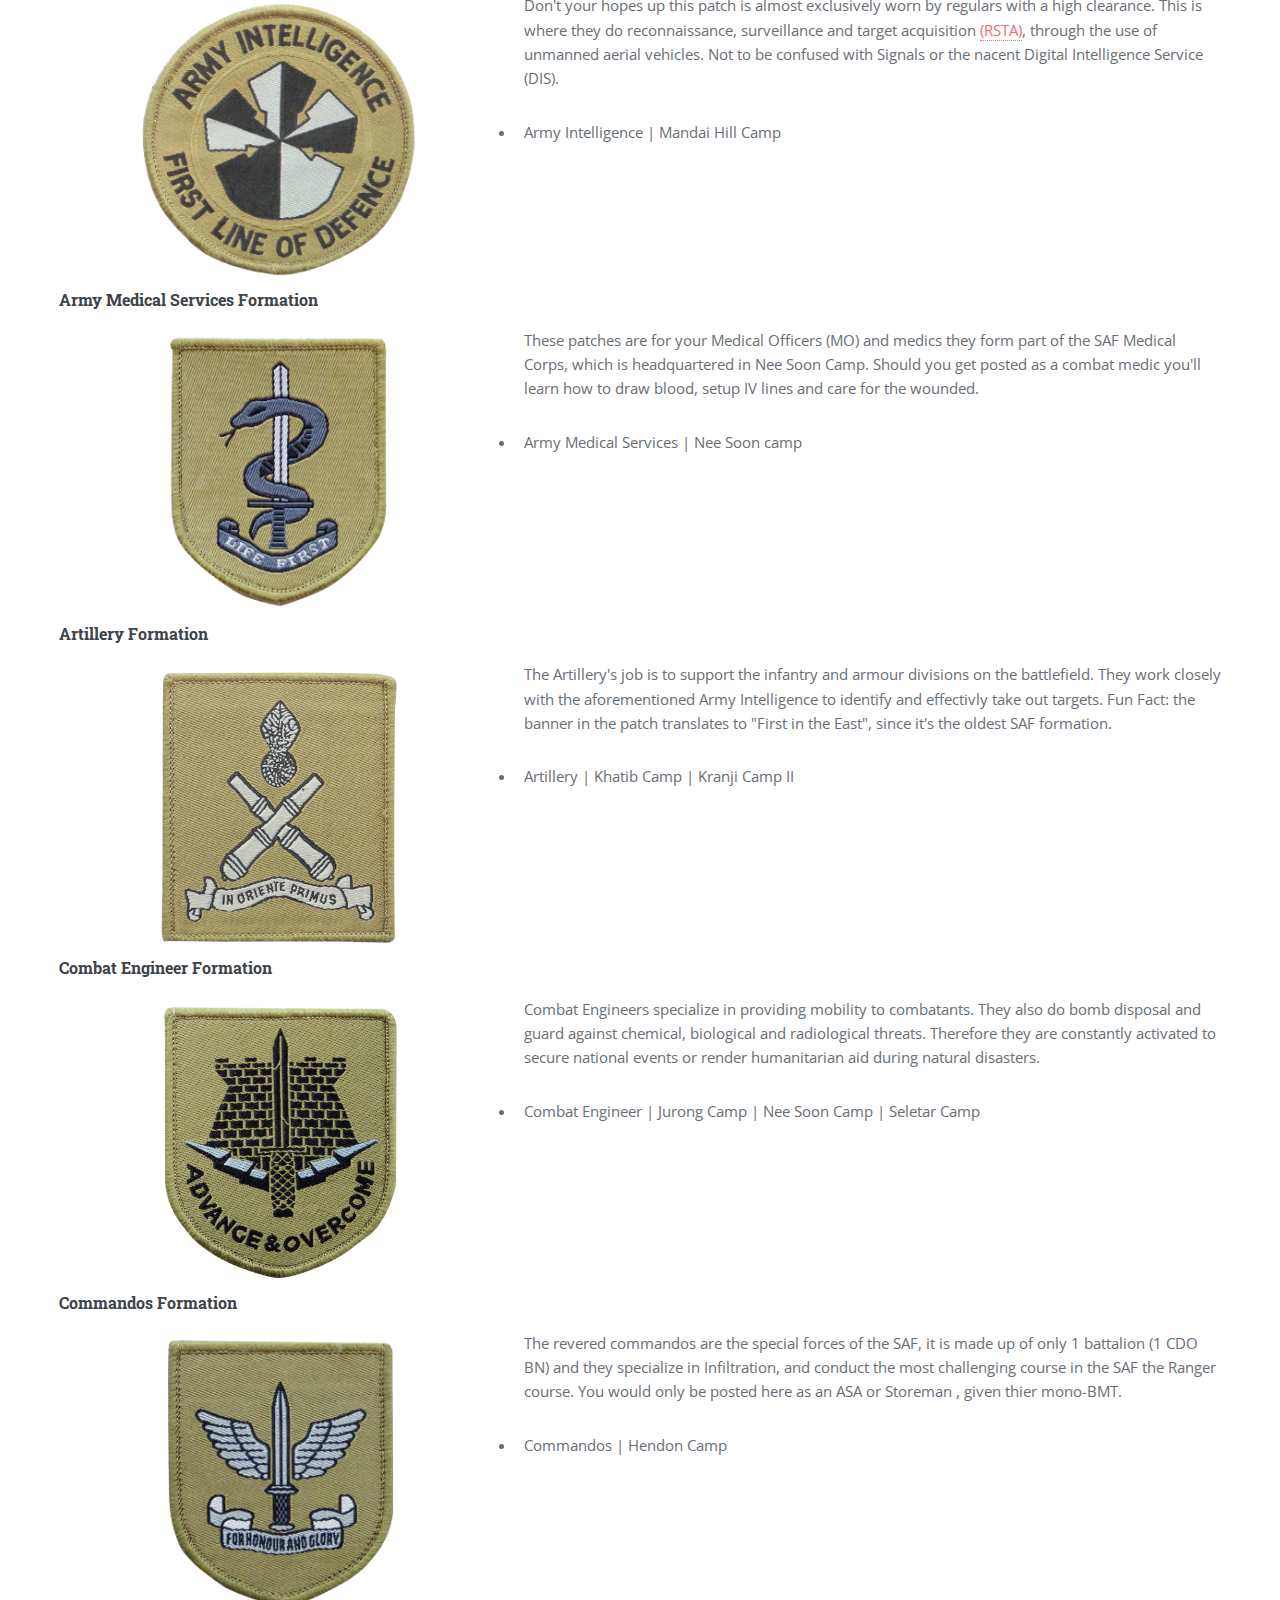
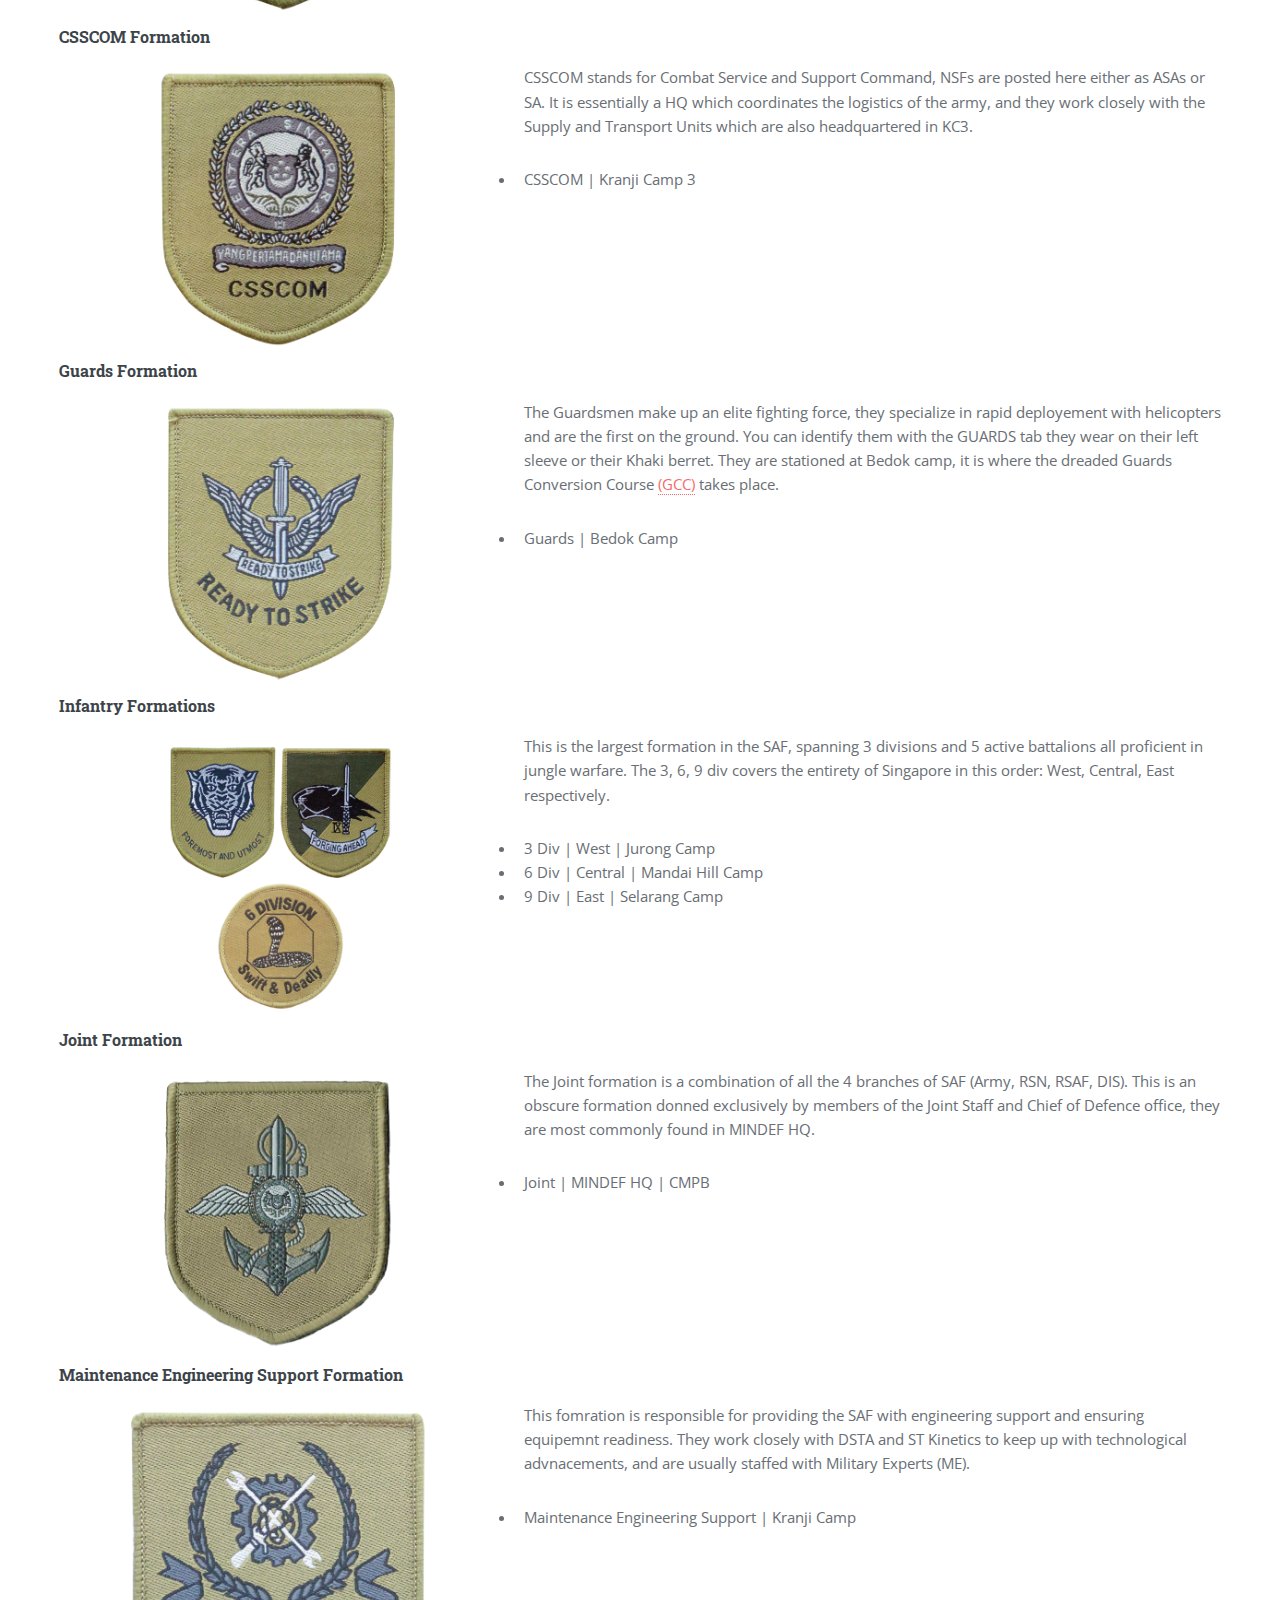
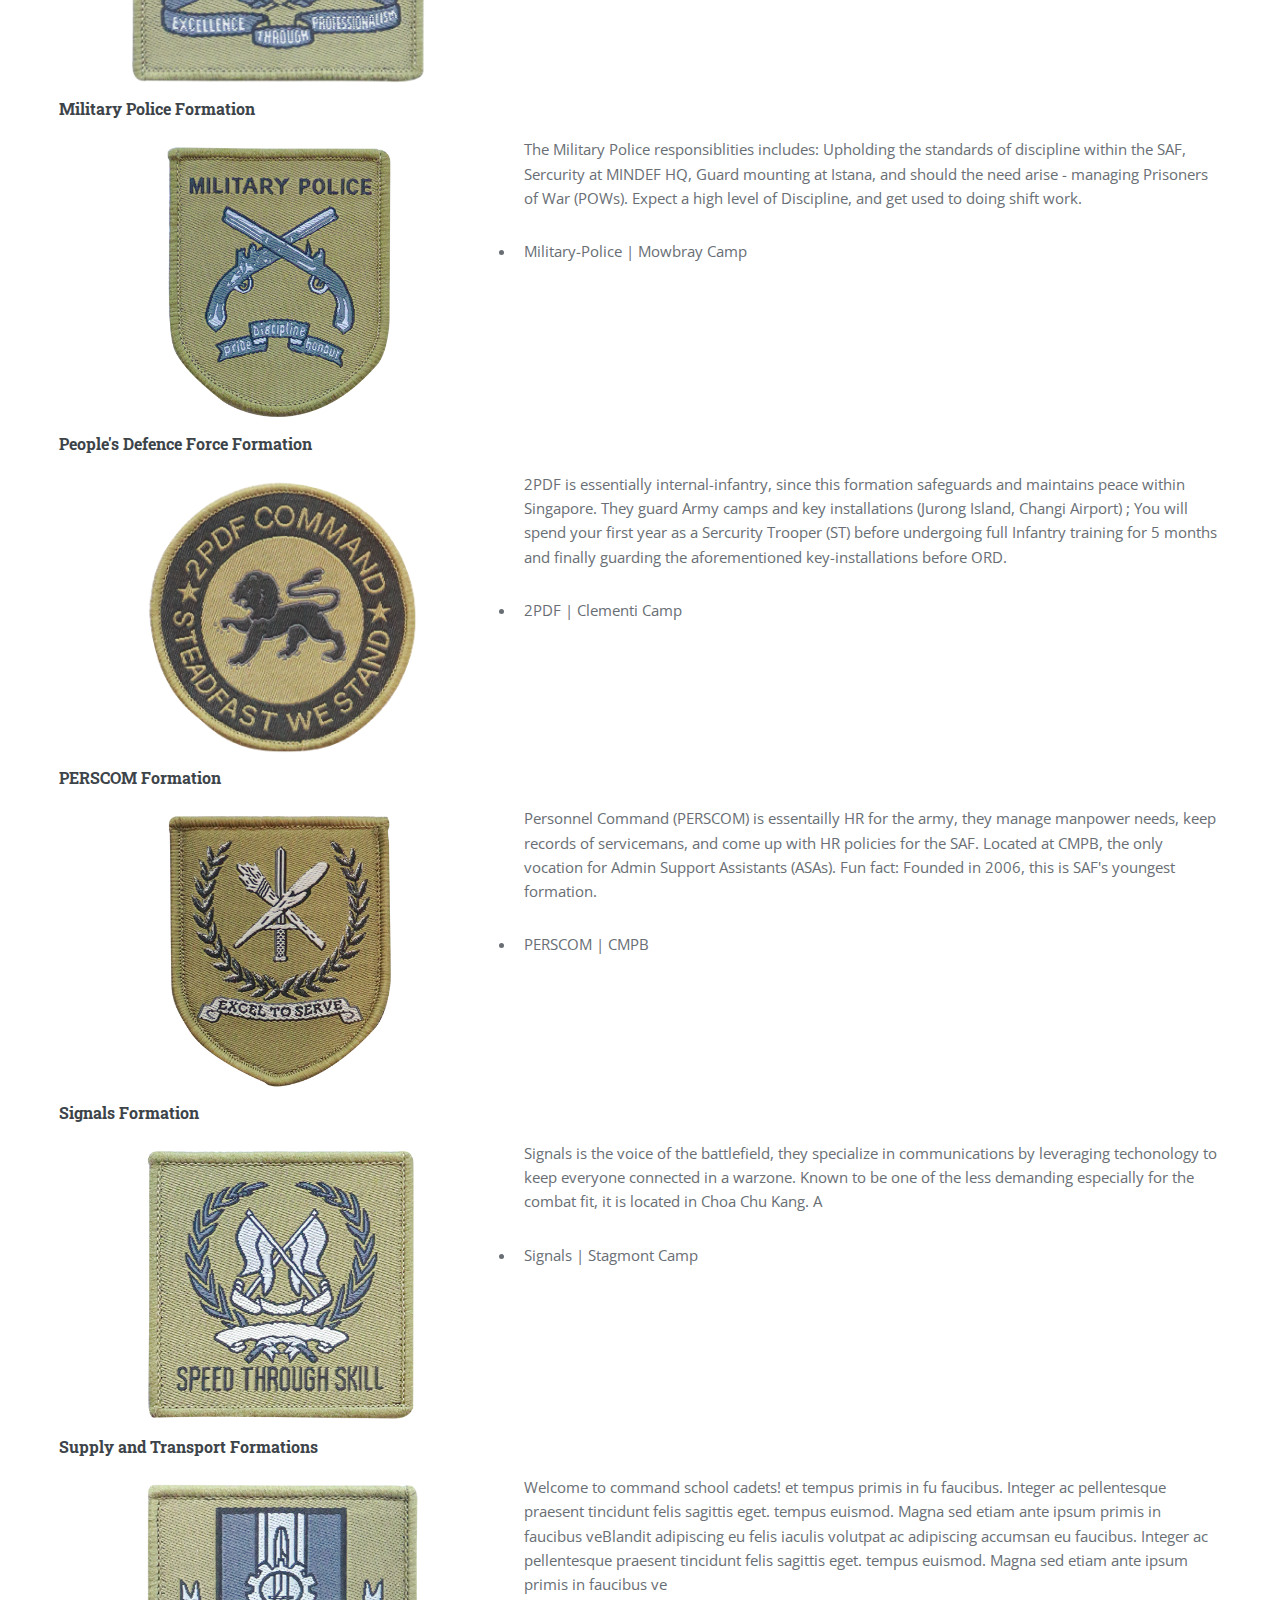
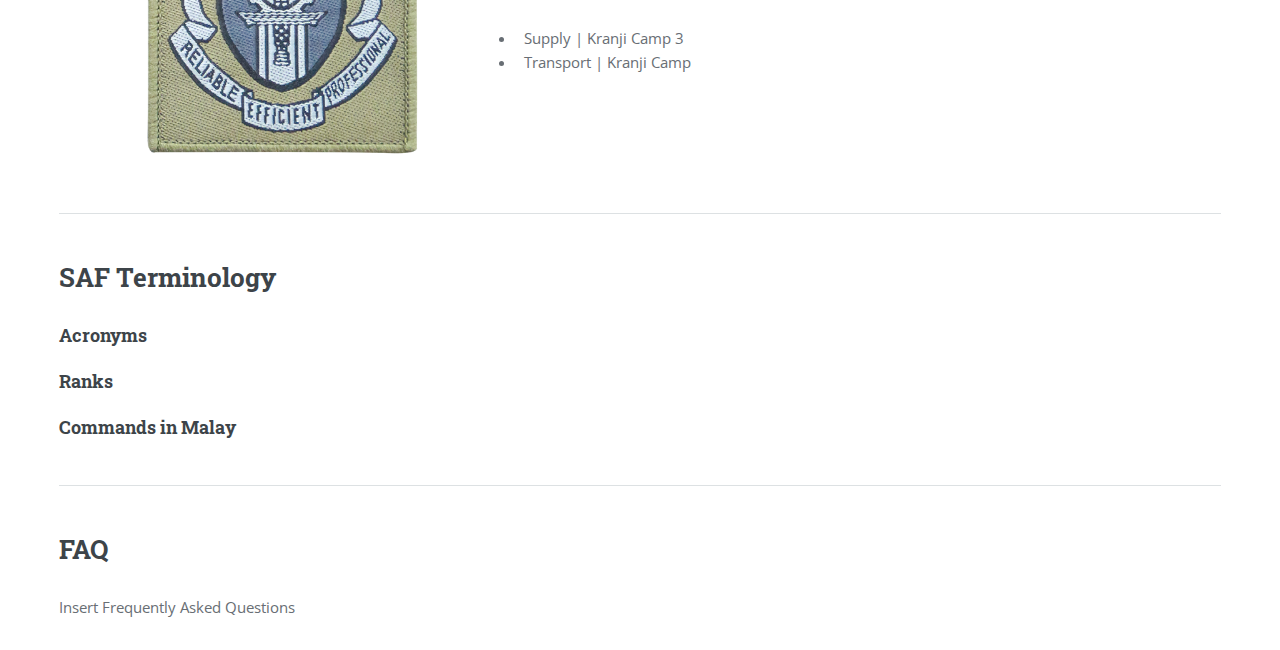
==== commit 9889be53: "Worked on formations" ====
--- a/bmt/index.html
+++ b/bmt/index.html
@@ -33,7 +33,7 @@
 									</header>
 									<span class="image main"><img src="images/pop_pic.jpg" alt="Picture of recruits during POP parade" /></span>
 
-									<p>Welcome Recruits! This guide will detail everything you need to know to about the BMT course. Through this curriculum you will be taught the basics of solidering, which includes everything from folding blankets to throwing live grenades.</p>
+									<p>Welcome Recruits! This guide will detail everything you need to know to about the BMT course. Through this course you will be taught the basics of solidering, which includes everything from folding blankets to throwing live grenades.</p>
 
 									<hr class="major" id="GettingStarted" />
 
@@ -246,96 +246,146 @@
 									<span class="formations">
 										<div>
 											<h2>Posting Out - A Lottery</h2>
-											<p>Congratulations on completing your BMT ! Your first of many milestones in your NS journey, its now time for the posting lottery. You will be notified of your posting order thorugh the <b>NS portal</b> : Typically on the <u>Friday morning</u> of your block leave. Remeber to take a screenshot as you'll need it to report to your new camp the following Monday.  </p>
-											<p>As you frantically share your new posting orders with your friends, with no idea of what to expect of your posting. Let me introduce you to a few common formations which you and your BMT buddies might be posted to:</p>
+											<p>Congratulations on completing your BMT ! Your first of many milestones in your NS journey, its now time for the posting lottery. You will be notified of your posting order thorugh the <b>NS portal</b> : Typically on the <u>Friday morning</u> of your block leave. Remeber to take a screenshot as you'll need it to report to your new camp on the following Monday.  </p>
+											<p>Want to compare postings with your mates but no idea what they actually entail? Here is all the main formations in the SAF:</p> 
 										
 											<h4>Command School - SCS/OCS</h4>
-											<p><span class="image left"><img src="images/CommandSchool.png" alt="" /></span> Welcome to command school cadets! et tempus primis in faucibus vestibulum. Blandit adipiscing eu felis iaculis volutpat ac adipiscing accumsan eu faucibus. Integer ac pellentesque praesent tincidunt felis sagittis eget. tempus euismod. Magna sed etiam ante ipsum primis in faucibus ve</p>
+											<p><span class="image left"><img src="images/CommandSchool.png" alt="OCS formation patch" /></span> Welcome to command school cadets! Getting here is just the beginning of an ardous journey, attrition rates of 30% are common place. Mentally prepare yourself, for not everyone you meet will be there you when you're passing out.</p>
 											<ul>
 												<li>Sargent Cadets (6 Months) | Pasir Labar Camp</li>
 												<li>Officer Cadets (9 Months) | SAFTI Military Institute</li>
 											</ul>
-											<p>Blah Blah Blah</p>
-										</div>
-
-										<div>
-										<h4 class="major">Armour Formation</h4>
-										<p><span class="image left"><img src="images/Armour.png" alt="" /></span> Welcome to command school cadets! et tempus primis in fu faucibus. Integer ac pellentesque praesent tincidunt felis sagittis eget. tempus euismod. Magna sed etiam ante ipsum primis in faucibus veBlandit adipiscing eu felis iaculis volutpat ac adipiscing accumsan eu faucibus. Integer ac pellentesque praesent tincidunt felis sagittis eget. tempus euismod. Magna sed etiam ante ipsum primis in faucibus ve</p>
+										</div>
+
+										<div>
+											<h4 class="major"><a href="https://www.mindef.gov.sg/web/portal/army/our-forces/formations/formations-detail/armour/armour">Armour Formation</a></h4>
+										<p><span class="image left"><img src="images/Armour.png" alt="SAF Armour formation patch" /></span> Armour formation: Where you get to play with Singapore's very own armoured carriers and tanks. But remember the bigger the weapon the bigger the responsility. This formation conducts a few overseas exercises to Australia and Germany which you can look foward to.</p>
+										<ul>
+											<li>Armour | Sungei Gedong Camp </li>
+										</ul>
 										</div>
 										
 										<div>
-											<h4>Army Intelligence Formation</h4>
-											<p><span class="image left"><img src="images/Army-Intelligence.png" alt="" /></span> Welcome to command school cadets! et tempus primis in fu faucibus. Integer ac pellentesque praesent tincidunt felis sagittis eget. tempus euismod. Magna sed etiam ante ipsum primis in faucibus veBlandit adipiscing eu felis iaculis volutpat ac adipiscing accumsan eu faucibus. Integer ac pellentesque praesent tincidunt felis sagittis eget. tempus euismod. Magna sed etiam ante ipsum primis in faucibus ve</p>
-										</div>
-
-										<div>
-											<h4 class="major">Army Medical Services Formation</h4>
-											<p><span class="image left"><img src="images/Army-Medical-Services.png" alt="" /></span> Welcome to command school cadets! et tempus primis in fu faucibus. Integer ac pellentesque praesent tincidunt felis sagittis eget. tempus euismod. Magna sed etiam ante ipsum primis in faucibus veBlandit adipiscing eu felis iaculis volutpat ac adipiscing accumsan eu faucibus. Integer ac pellentesque praesent tincidunt felis sagittis eget. tempus euismod. Magna sed etiam ante ipsum primis in faucibus ve</p>
-										</div>
-
-										<div>
-											<h4 class="major">Artillery Formation</h4>
-											<p><span class="image left"><img src="images/Artillery.png" alt="" /></span> Welcome to command school cadets! et tempus primis in fu faucibus. Integer ac pellentesque praesent tincidunt felis sagittis eget. tempus euismod. Magna sed etiam ante ipsum primis in faucibus veBlandit adipiscing eu felis iaculis volutpat ac adipiscing accumsan eu faucibus. Integer ac pellentesque praesent tincidunt felis sagittis eget. tempus euismod. Magna sed etiam ante ipsum primis in faucibus ve</p>
-										</div>
-
-										<div>
-											<h4 class="major">Combat Engineer Formation</h4>
-											<p><span class="image left"><img src="images/Engineers.png" alt="" /></span> Welcome to command school cadets! et tempus primis in fu faucibus. Integer ac pellentesque praesent tincidunt felis sagittis eget. tempus euismod. Magna sed etiam ante ipsum primis in faucibus veBlandit adipiscing eu felis iaculis volutpat ac adipiscing accumsan eu faucibus. Integer ac pellentesque praesent tincidunt felis sagittis eget. tempus euismod. Magna sed etiam ante ipsum primis in faucibus ve</p>
-										</div>
-
-										<div>
-											<h4 class="major">Commando Formation</h4>
-											<p><span class="image left"><img src="images/Commando.png" alt="" /></span> Welcome to command school cadets! et tempus primis in fu faucibus. Integer ac pellentesque praesent tincidunt felis sagittis eget. tempus euismod. Magna sed etiam ante ipsum primis in faucibus veBlandit adipiscing eu felis iaculis volutpat ac adipiscing accumsan eu faucibus. Integer ac pellentesque praesent tincidunt felis sagittis eget. tempus euismod. Magna sed etiam ante ipsum primis in faucibus ve</p>
+											<h4 class="major"><a href="https://www.mindef.gov.sg/web/portal/army/our-forces/formations/formations-detail/army-intelligence/army-intelligence">Army Intelligence Formation</a></h4>
+											<p><span class="image left"><img src="images/Army-Intelligence.png" alt="SAF Army Intelligence Formation patch" /></span> Don't your hopes up this patch is almost exclusively worn by regulars with a high clearance. This is where they do reconnaissance, surveillance and target acquisition <a RSTA href="https://en.wikipedia.org/wiki/Reconnaissance,_surveillance,_and_target_acquisition">(RSTA)</a>, through the use of unmanned aerial vehicles. Not to be confused with Signals or the nacent Digital Intelligence Service (DIS).  </p>
+											<ul>
+												<li>Army Intelligence | Mandai Hill Camp </li>
+											</ul>
+										</div>
+
+										<div>
+											<h4 class="major"><a href="https://www.mindef.gov.sg/web/portal/army/our-forces/formations/formations-detail/army-medical-services/army-medical-services">Army Medical Services Formation</a></h4>
+											<p><span class="image left"><img src="images/Army-Medical-Services.png" alt="SAF Army Medical Services Formation Patch" /></span>These patches are for your Medical Officers (MO) and medics they form part of the SAF Medical Corps, which is headquartered in Nee Soon Camp. Should you get posted as a combat medic you'll learn how to draw blood, setup IV lines and care for the wounded.  </p>
+											<ul>
+												<li>Army Medical Services | Nee Soon camp </li>
+											</ul>
+										</div>
+
+										<div>
+											<h4 class="major"><a href="https://www.mindef.gov.sg/web/portal/army/our-forces/formations/formations-detail/singapore-artillery/singapore-artillery">Artillery Formation</a></h4>
+											<p><span class="image left"><img src="images/Artillery.png" alt="SAF Artillery Formation Patch" /></span> The Artillery's job is to support the infantry and armour divisions on the battlefield. They work closely with the aforementioned Army Intelligence to identify and effectivly take out targets. Fun Fact: the banner in the patch translates to "First in the East", since it's the oldest SAF formation. </p>
+											<ul>
+												<li>Artillery | Khatib Camp | Kranji Camp II </li>
+											</ul>
+										</div>
+
+										<div>
+											<h4 class="major"><a href="https://www.mindef.gov.sg/web/portal/army/our-forces/formations/formations-detail/singapore-combat-engineers/singapore-combat-engineers">Combat Engineer Formation</a></h4>
+											<p><span class="image left"><img src="images/Engineers.png" alt="SAF Comabat Engineer Formation Patch" /></span> Combat Engineers specialize in providing mobility to combatants. They also do bomb disposal and guard against chemical, biological and radiological threats. Therefore they are constantly activated to secure national events or render humanitarian aid during natural disasters.</p>
+											<ul>
+												<li>Combat Engineer | Jurong Camp | Nee Soon Camp | Seletar Camp </li>
+											</ul>
+										</div>
+
+										<div>
+											<h4 class="major"><a href="https://www.mindef.gov.sg/web/portal/army/our-forces/formations/formations-detail/commandos/commandos">Commandos Formation</a></h4>
+											<p><span class="image left"><img src="images/Commando.png" alt="SAF Commandos Formation Patch" /></span> The revered commandos are the special forces of the SAF, it is made up of only 1 battalion (1 CDO BN) and they specialize in Infiltration, and conduct the most challenging course in the SAF the Ranger course. You would only be posted here as an ASA or Storeman , given thier  mono-BMT.</p>
+											<ul>
+												<li> Commandos | Hendon Camp </li>
+											</ul>
 										</div>
 
 										<div>
 											<h4>CSSCOM Formation</h4>
-											<p><span class="image left"><img src="images/CSSCOM.png" alt="" /></span> Welcome to command school cadets! et tempus primis in fu faucibus. Integer ac pellentesque praesent tincidunt felis sagittis eget. tempus euismod. Magna sed etiam ante ipsum primis in faucibus veBlandit adipiscing eu felis iaculis volutpat ac adipiscing accumsan eu faucibus. Integer ac pellentesque praesent tincidunt felis sagittis eget. tempus euismod. Magna sed etiam ante ipsum primis in faucibus ve</p>
-										</div>	
-
-										<div>
-											<h4>Guards Formation</h4>
-											<p><span class="image left"><img src="images/Guards.png" alt="" /></span> Welcome to command school cadets! et tempus primis in fu faucibus. Integer ac pellentesque praesent tincidunt felis sagittis eget. tempus euismod. Magna sed etiam ante ipsum primis in faucibus veBlandit adipiscing eu felis iaculis volutpat ac adipiscing accumsan eu faucibus. Integer ac pellentesque praesent tincidunt felis sagittis eget. tempus euismod. Magna sed etiam ante ipsum primis in faucibus ve</p>
-										</div>	
-
-										<div>
-											<h4>Infantry Formation</h4>
-											<p><span class="image left"><img src="images/Infantry.png" alt="" /></span> Welcome to command school cadets! et tempus primis in fu faucibus. Integer ac pellentesque praesent tincidunt felis sagittis eget. tempus euismod. Magna sed etiam ante ipsum primis in faucibus veBlandit adipiscing eu felis iaculis volutpat ac adipiscing accumsan eu faucibus. Integer ac pellentesque praesent tincidunt felis sagittis eget. tempus euismod. Magna sed etiam ante ipsum primis in faucibus ve</p>
+											<p><span class="image left"><img src="images/CSSCOM.png" alt="SAF CSSCOM Formation Patch" /></span> CSSCOM stands for Combat Service and Support Command, NSFs are posted here either as ASAs or SA. It is essentially a HQ which coordinates the logistics of the army, and they work closely with the Supply and Transport Units which are also headquartered in KC3. </p>
+											<ul>
+												<li> CSSCOM | Kranji Camp 3 </li>
+											</ul>
+										</div>	
+
+										<div>
+											<h4><a href="https://www.mindef.gov.sg/web/portal/army/our-forces/formations/formations-detail/guards/guards">Guards Formation</a></h4>
+											<p><span class="image left"><img src="images/Guards.png" alt="SAF Guards Formation Patch" /></span>The Guardsmen make up an elite fighting force, they specialize in rapid deployement with helicopters and are the first on the ground. You can identify them with the GUARDS tab they wear on their left sleeve or their Khaki berret. They are stationed at Bedok camp, it is where the dreaded Guards Conversion Course <a href="https://www.youtube.com/watch?v=ubymeaq_EAg">(GCC)</a> takes place.  </p>
+											<ul>
+												<li> Guards | Bedok Camp</li>
+											</ul>
+										</div>	
+
+										<div>
+											<h4><a href="https://www.mindef.gov.sg/web/portal/army/our-forces/formations/formations-detail/infantry/infantry">Infantry Formations</a></h4>
+											<p><span class="image left"><img src="images/Infantry.png" alt="SAF Infantry Formation Patch" /></span>This is the largest formation in the SAF, spanning 3 divisions and 5 active battalions all proficient in jungle warfare. The 3, 6, 9 div covers the entirety of Singapore in this order: West, Central, East respectively. </p>
+											<ul>
+												<li> 3 Div | West | Jurong Camp</li>
+												<li>6 Div | Central | Mandai Hill Camp</li>
+												<li>9 Div | East | Selarang Camp</li>
+											</ul>
 										</div>	
 
 										<div>
 											<h4>Joint Formation</h4>
-											<p><span class="image left"><img src="images/Joint.png" alt="" /></span> Welcome to command school cadets! et tempus primis in fu faucibus. Integer ac pellentesque praesent tincidunt felis sagittis eget. tempus euismod. Magna sed etiam ante ipsum primis in faucibus veBlandit adipiscing eu felis iaculis volutpat ac adipiscing accumsan eu faucibus. Integer ac pellentesque praesent tincidunt felis sagittis eget. tempus euismod. Magna sed etiam ante ipsum primis in faucibus ve</p>
+											<p><span class="image left"><img src="images/Joint.png" alt="SAF Joint Formation Patch" /></span> The Joint formation is a combination of all the 4 branches of SAF (Army, RSN, RSAF, DIS). This is an obscure formation donned exclusively by members of the Joint Staff and Chief of Defence office, they are most commonly found in MINDEF HQ. </p>
+											<ul>
+												<li> Joint | MINDEF HQ | CMPB</li>
+											</ul>
 										</div>
 
 										<div>
 											<h4 class="major">Maintenance Engineering Support Formation</h4>
-											<p><span class="image left"><img src="images/Maintenance-Engineering-Support.png" alt="" /></span> Welcome to command school cadets! et tempus primis in fu faucibus. Integer ac pellentesque praesent tincidunt felis sagittis eget. tempus euismod. Magna sed etiam ante ipsum primis in faucibus veBlandit adipiscing eu felis iaculis volutpat ac adipiscing accumsan eu faucibus. Integer ac pellentesque praesent tincidunt felis sagittis eget. tempus euismod. Magna sed etiam ante ipsum primis in faucibus ve</p>
+											<p><span class="image left"><img src="images/Maintenance-Engineering-Support.png" alt="SAF Maintenance Engineering Support Formation Patch" /></span> This fomration is responsible for providing the SAF with engineering support and ensuring equipemnt readiness. They work closely with DSTA and ST Kinetics to keep up with technological advnacements, and are usually staffed with Military Experts (ME).   </p>
+											<ul>
+												<li> Maintenance Engineering Support | Kranji Camp</li>
+											</ul>
 										</div>
 										
 										<div>
-											<h4>Military Police Formation</h4>
-											<p><span class="image left"><img src="images/Military-Police.png" alt="" /></span> Welcome to command school cadets! et tempus primis in fu faucibus. Integer ac pellentesque praesent tincidunt felis sagittis eget. tempus euismod. Magna sed etiam ante ipsum primis in faucibus veBlandit adipiscing eu felis iaculis volutpat ac adipiscing accumsan eu faucibus. Integer ac pellentesque praesent tincidunt felis sagittis eget. tempus euismod. Magna sed etiam ante ipsum primis in faucibus ve</p>
-										</div>	
-
-										<div>
-											<h4>People's Defence Force Formation</h4>
-											<p><span class="image left"><img src="images/PeoplesDefence Force.png" alt="" /></span> Welcome to command school cadets! et tempus primis in fu faucibus. Integer ac pellentesque praesent tincidunt felis sagittis eget. tempus euismod. Magna sed etiam ante ipsum primis in faucibus veBlandit adipiscing eu felis iaculis volutpat ac adipiscing accumsan eu faucibus. Integer ac pellentesque praesent tincidunt felis sagittis eget. tempus euismod. Magna sed etiam ante ipsum primis in faucibus ve</p>
-										</div>	
-
-										<div>
-											<h4>PERSCOM Formation</h4>
-											<p><span class="image left"><img src="images/PERSCOM.png" alt="" /></span> Welcome to command school cadets! et tempus primis in fu faucibus. Integer ac pellentesque praesent tincidunt felis sagittis eget. tempus euismod. Magna sed etiam ante ipsum primis in faucibus veBlandit adipiscing eu felis iaculis volutpat ac adipiscing accumsan eu faucibus. Integer ac pellentesque praesent tincidunt felis sagittis eget. tempus euismod. Magna sed etiam ante ipsum primis in faucibus ve</p>
-										</div>	
-
-										<div>
-											<h4>Signals Formation</h4>
-											<p><span class="image left"><img src="images/Signals.png" alt="" /></span> Welcome to command school cadets! et tempus primis in fu faucibus. Integer ac pellentesque praesent tincidunt felis sagittis eget. tempus euismod. Magna sed etiam ante ipsum primis in faucibus veBlandit adipiscing eu felis iaculis volutpat ac adipiscing accumsan eu faucibus. Integer ac pellentesque praesent tincidunt felis sagittis eget. tempus euismod. Magna sed etiam ante ipsum primis in faucibus ve</p>
-										</div>	
-
-										<div>
-											<h4>Supply and Transport</h4>
+											<h4><a href="https://www.mindef.gov.sg/web/portal/army/our-forces/formations/formations-detail/saf-military-police-command/saf-military-police-command">Military Police Formation</a></h4>
+											<p><span class="image left"><img src="images/Military-Police.png" alt="" /></span>The Military Police responsiblities includes: Upholding the standards of discipline within the SAF, Sercurity at MINDEF HQ, Guard mounting at Istana, and should the need arise - managing Prisoners of War (POWs). Expect a high level of Discipline, and get used to doing shift work.</p>
+											<ul>
+												<li> Military-Police | Mowbray Camp</li>
+											</ul>
+										</div>	
+
+										<div>
+											<h4><a href="https://www.mindef.gov.sg/web/portal/army/our-forces/divisions/divisions-detail/2nd-peoples-defence-force/2nd-peoples-defence-force">People's Defence Force Formation</a></h4>
+											<p><span class="image left"><img src="images/PeoplesDefence Force.png" alt="" /></span>2PDF is essentially internal-infantry, since this formation safeguards and maintains peace within Singapore. They guard Army camps and key installations (Jurong Island, Changi Airport) ; You will spend your first year as a Sercurity Trooper (ST) before undergoing full Infantry training for 5 months and finally guarding the aforementioned key-installations before ORD. </p>
+											<ul>
+												<li> 2PDF | Clementi Camp</li>
+											</ul>
+										</div>	
+
+										<div>
+											<h4><a href="https://www.mindef.gov.sg/web/portal/army/our-forces/formations/formations-detail/perscom/perscom">PERSCOM Formation</a></h4>
+											<p><span class="image left"><img src="images/PERSCOM.png" alt="" /></span> Personnel Command (PERSCOM) is essentailly HR for the army, they manage manpower needs, keep records of servicemans, and come up with HR policies for the SAF. Located at CMPB, the only vocation for Admin Support Assistants (ASAs). Fun fact: Founded in 2006, this is SAF's youngest formation. </p>
+											<ul>
+												<li> PERSCOM | CMPB</li>
+											</ul>
+										</div>	
+
+										<div>
+											<h4><a href="https://www.mindef.gov.sg/web/portal/army/our-forces/formations/formations-detail/signals/signals">Signals Formation</a></h4>
+											<p><span class="image left"><img src="images/Signals.png" alt="" /></span>Signals is the voice of the battlefield, they specialize in communications by leveraging techonology to keep everyone connected in a warzone. Known to be one of the less demanding especially for the combat fit, it is located in Choa Chu Kang. A</p>
+											<ul>
+												<li> Signals | Stagmont Camp</li>
+											</ul>
+										</div>	
+
+										<div>
+											<h4><a href="https://www.mindef.gov.sg/web/portal/army/our-forces/formations/formations-detail/transport/transport">Supply and Transport Formations</a></h4>
 											<p><span class="image left"><img src="images/Supply-and-Transport.png" alt="" /></span> Welcome to command school cadets! et tempus primis in fu faucibus. Integer ac pellentesque praesent tincidunt felis sagittis eget. tempus euismod. Magna sed etiam ante ipsum primis in faucibus veBlandit adipiscing eu felis iaculis volutpat ac adipiscing accumsan eu faucibus. Integer ac pellentesque praesent tincidunt felis sagittis eget. tempus euismod. Magna sed etiam ante ipsum primis in faucibus ve</p>
+											<ul>
+												<li> Supply | Kranji Camp 3</li>
+												<li> Transport | Kranji Camp </li>
+											</ul>
 										</div>	
 
 									</span>
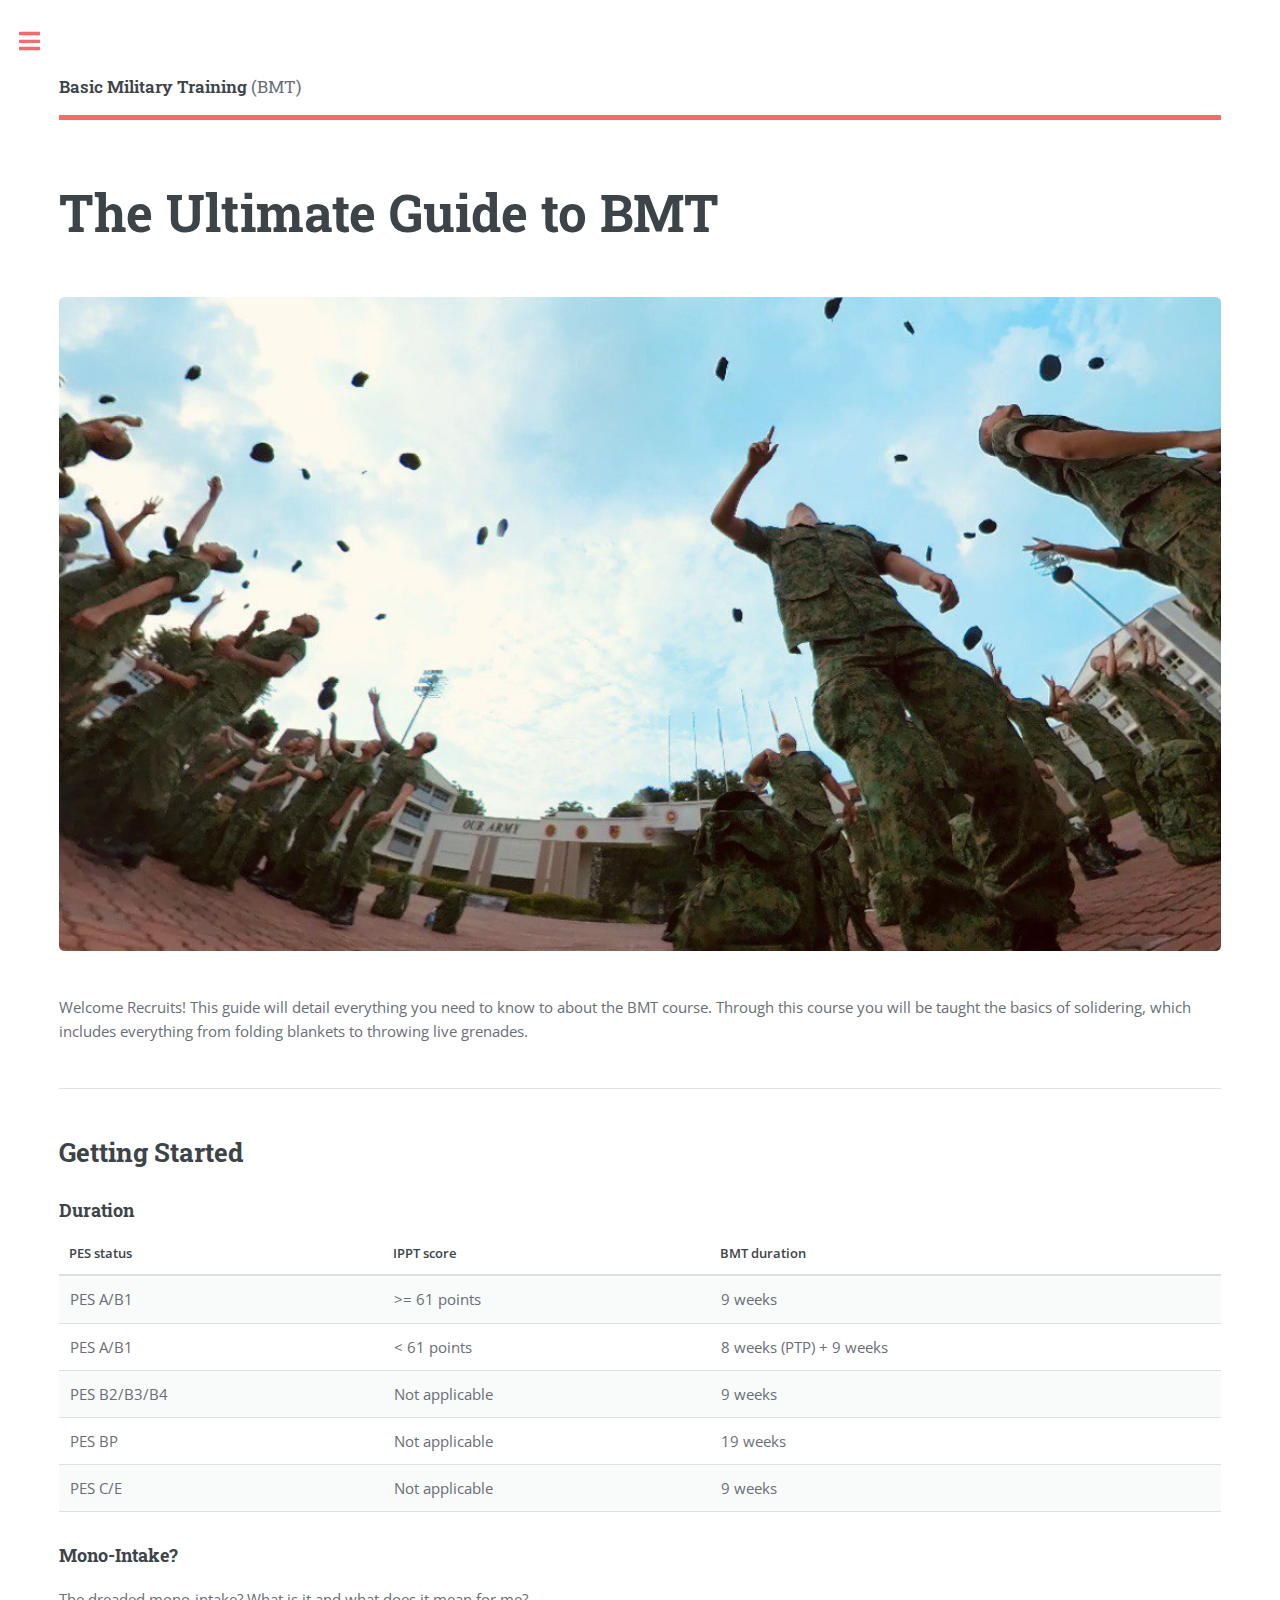
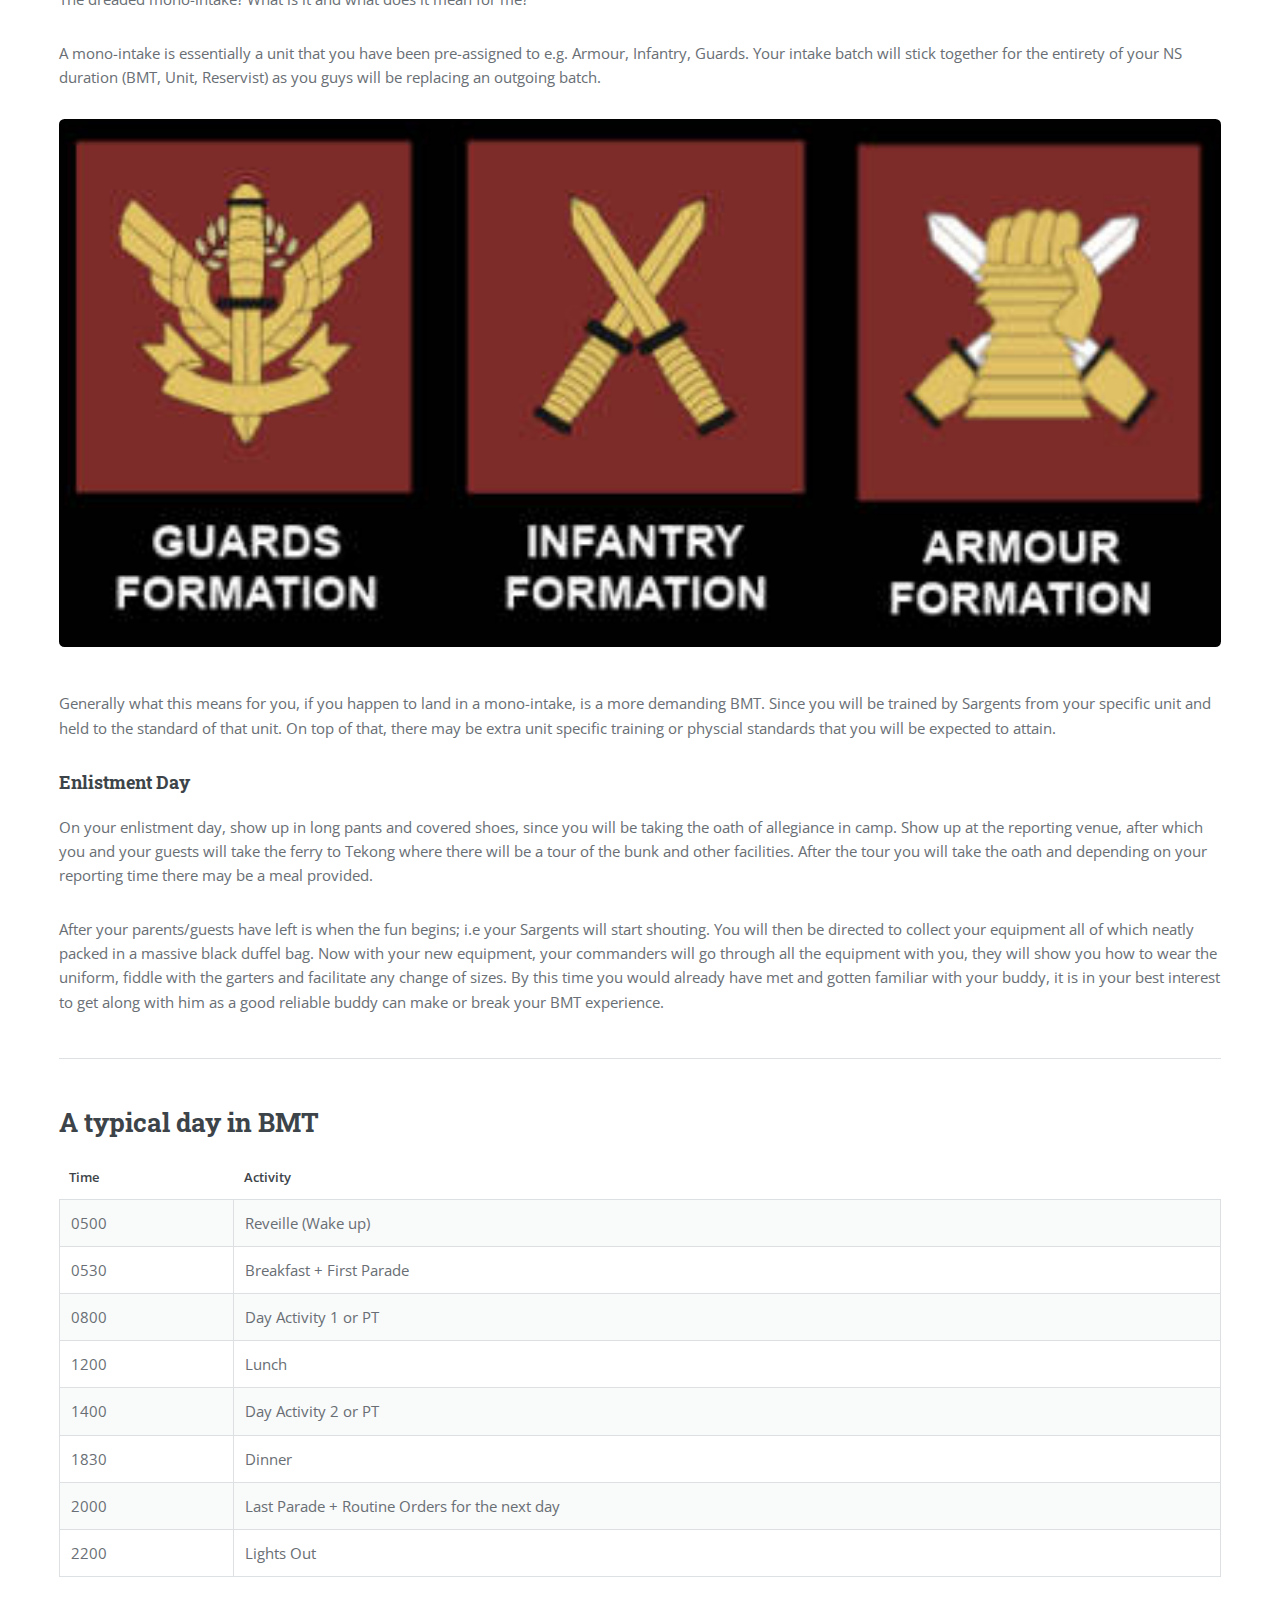
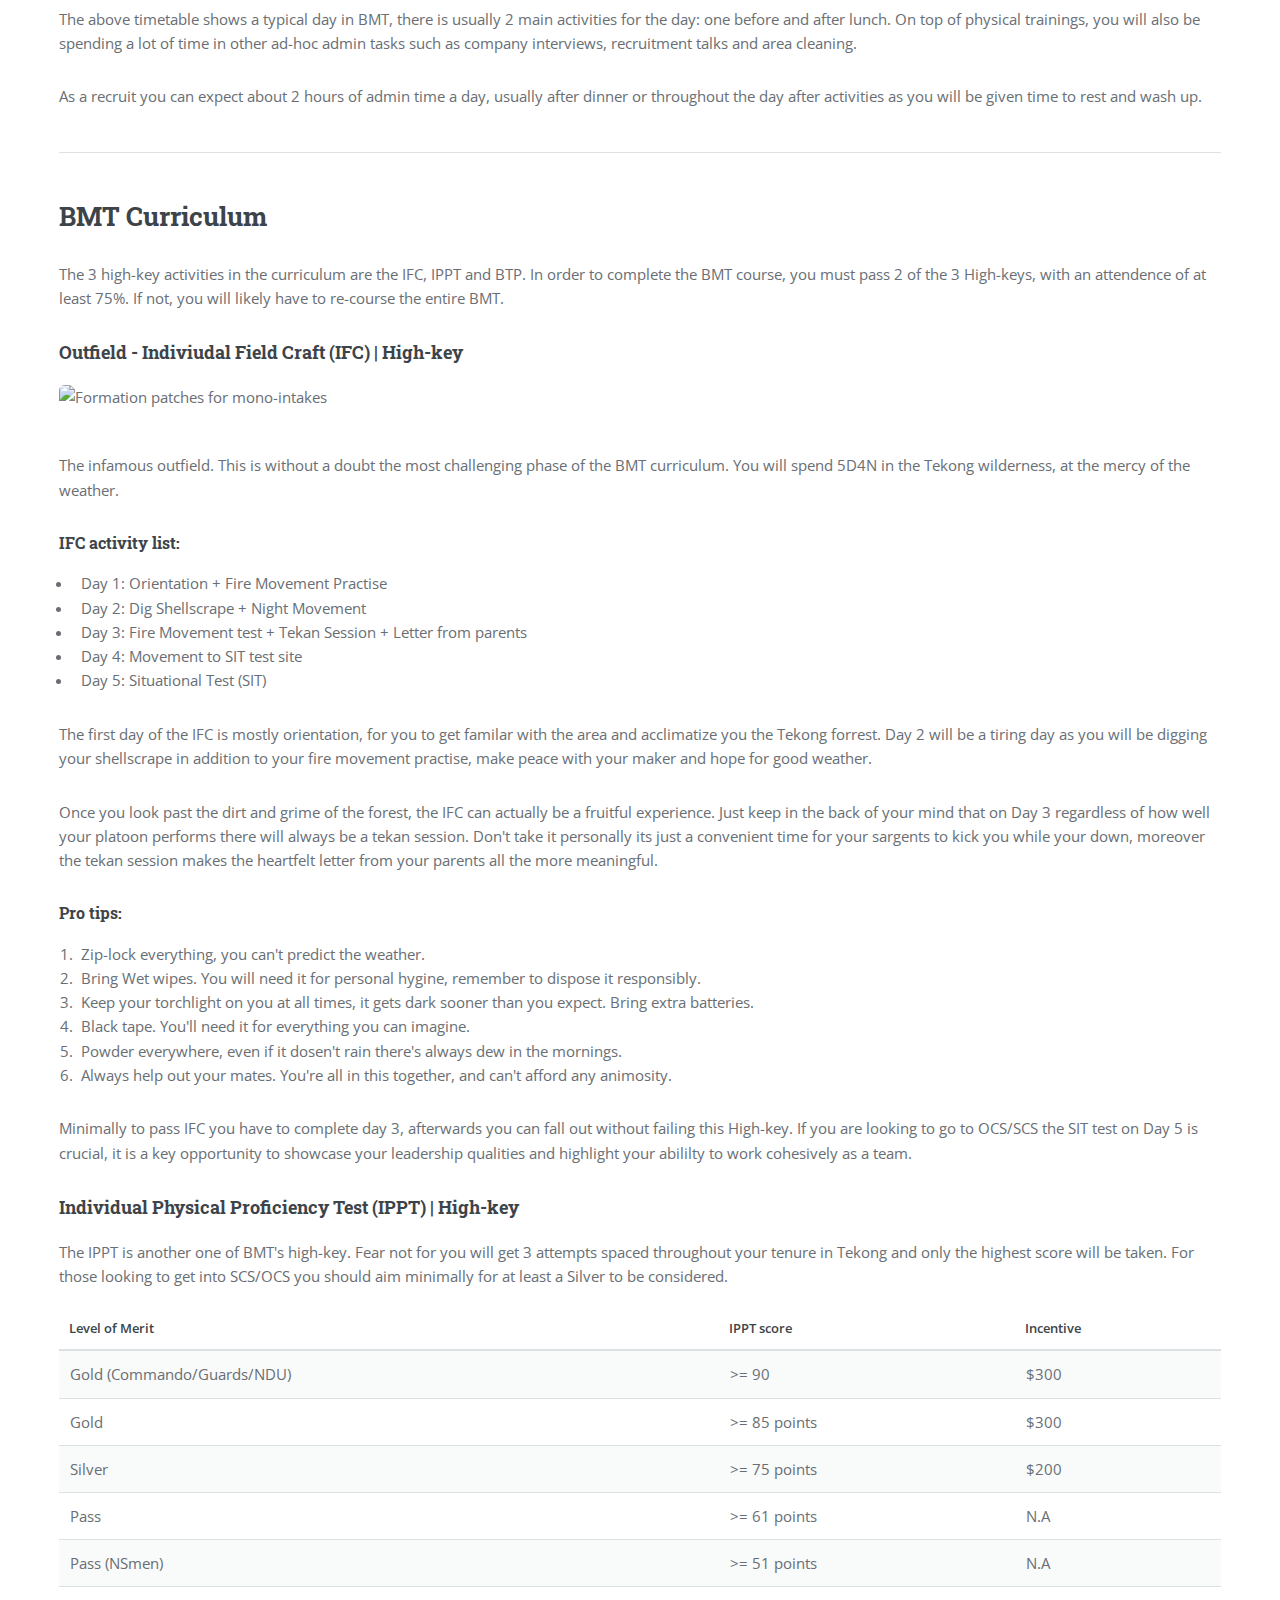
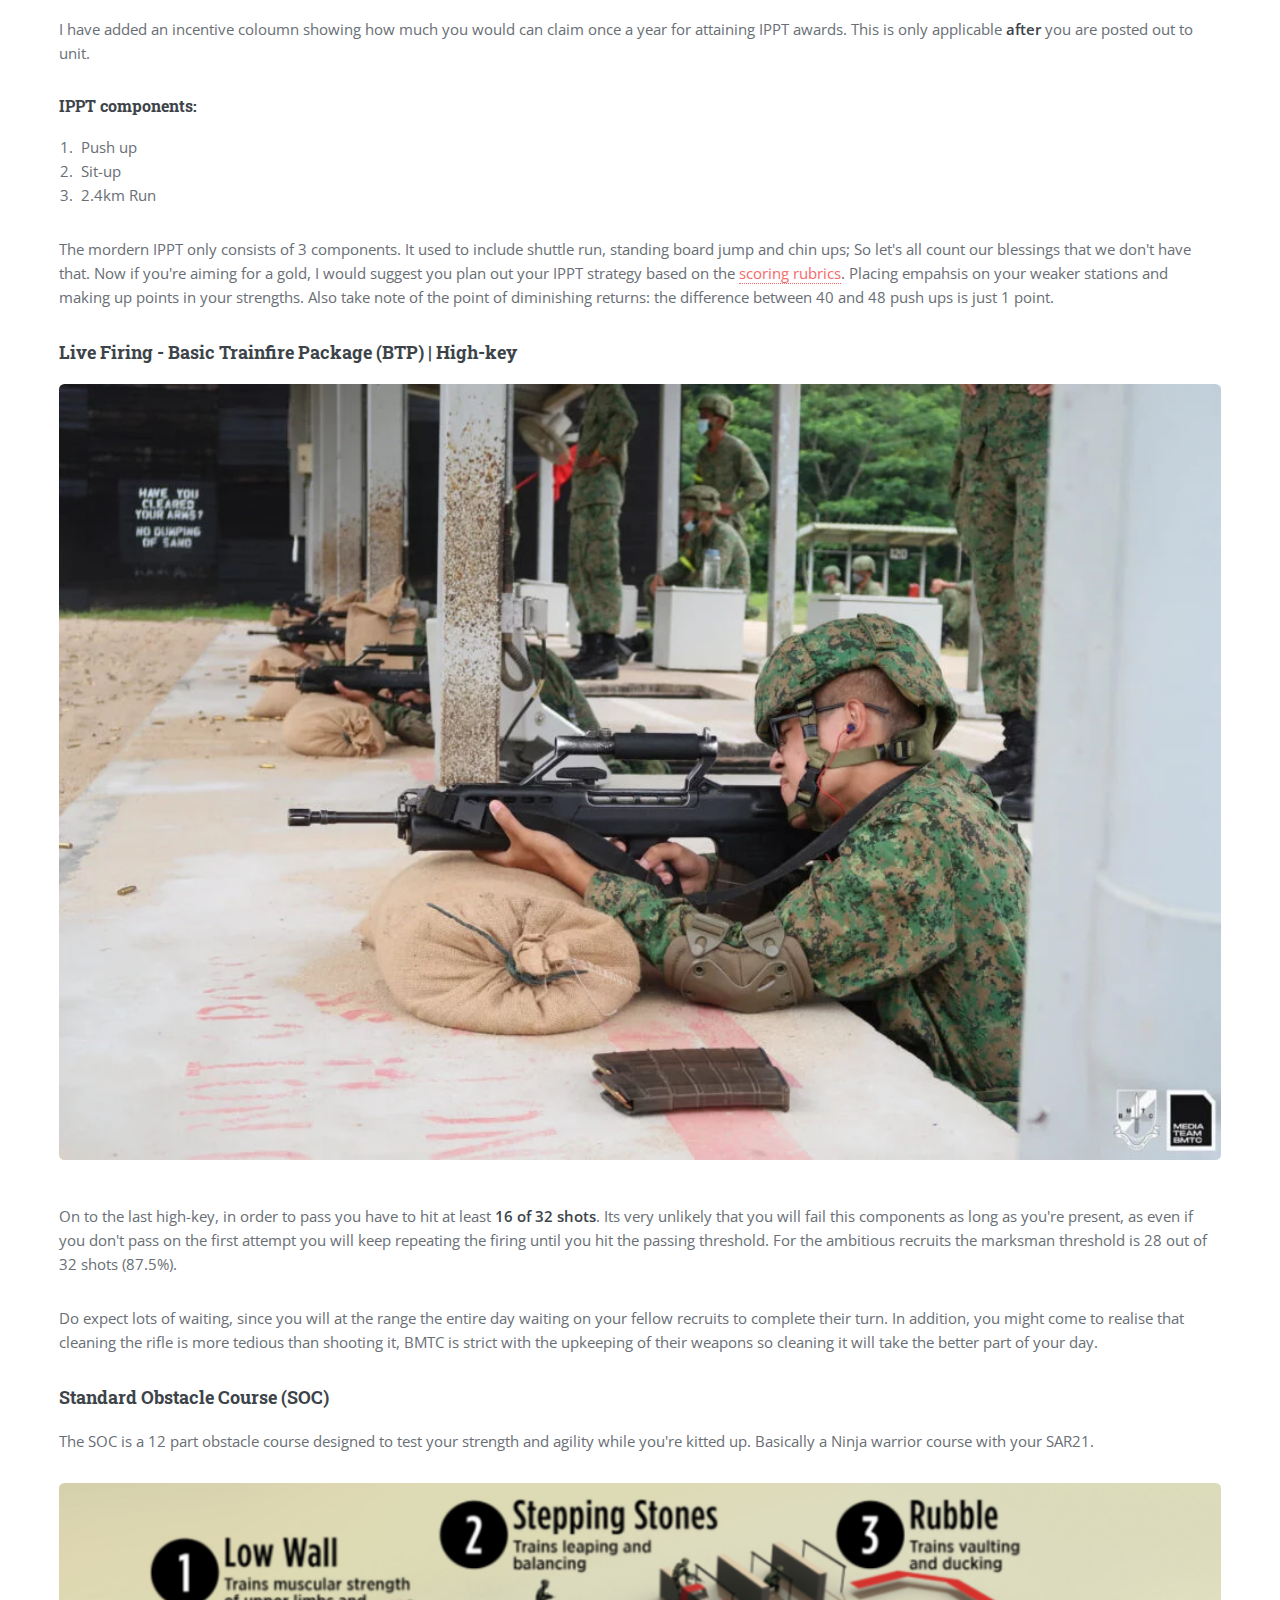
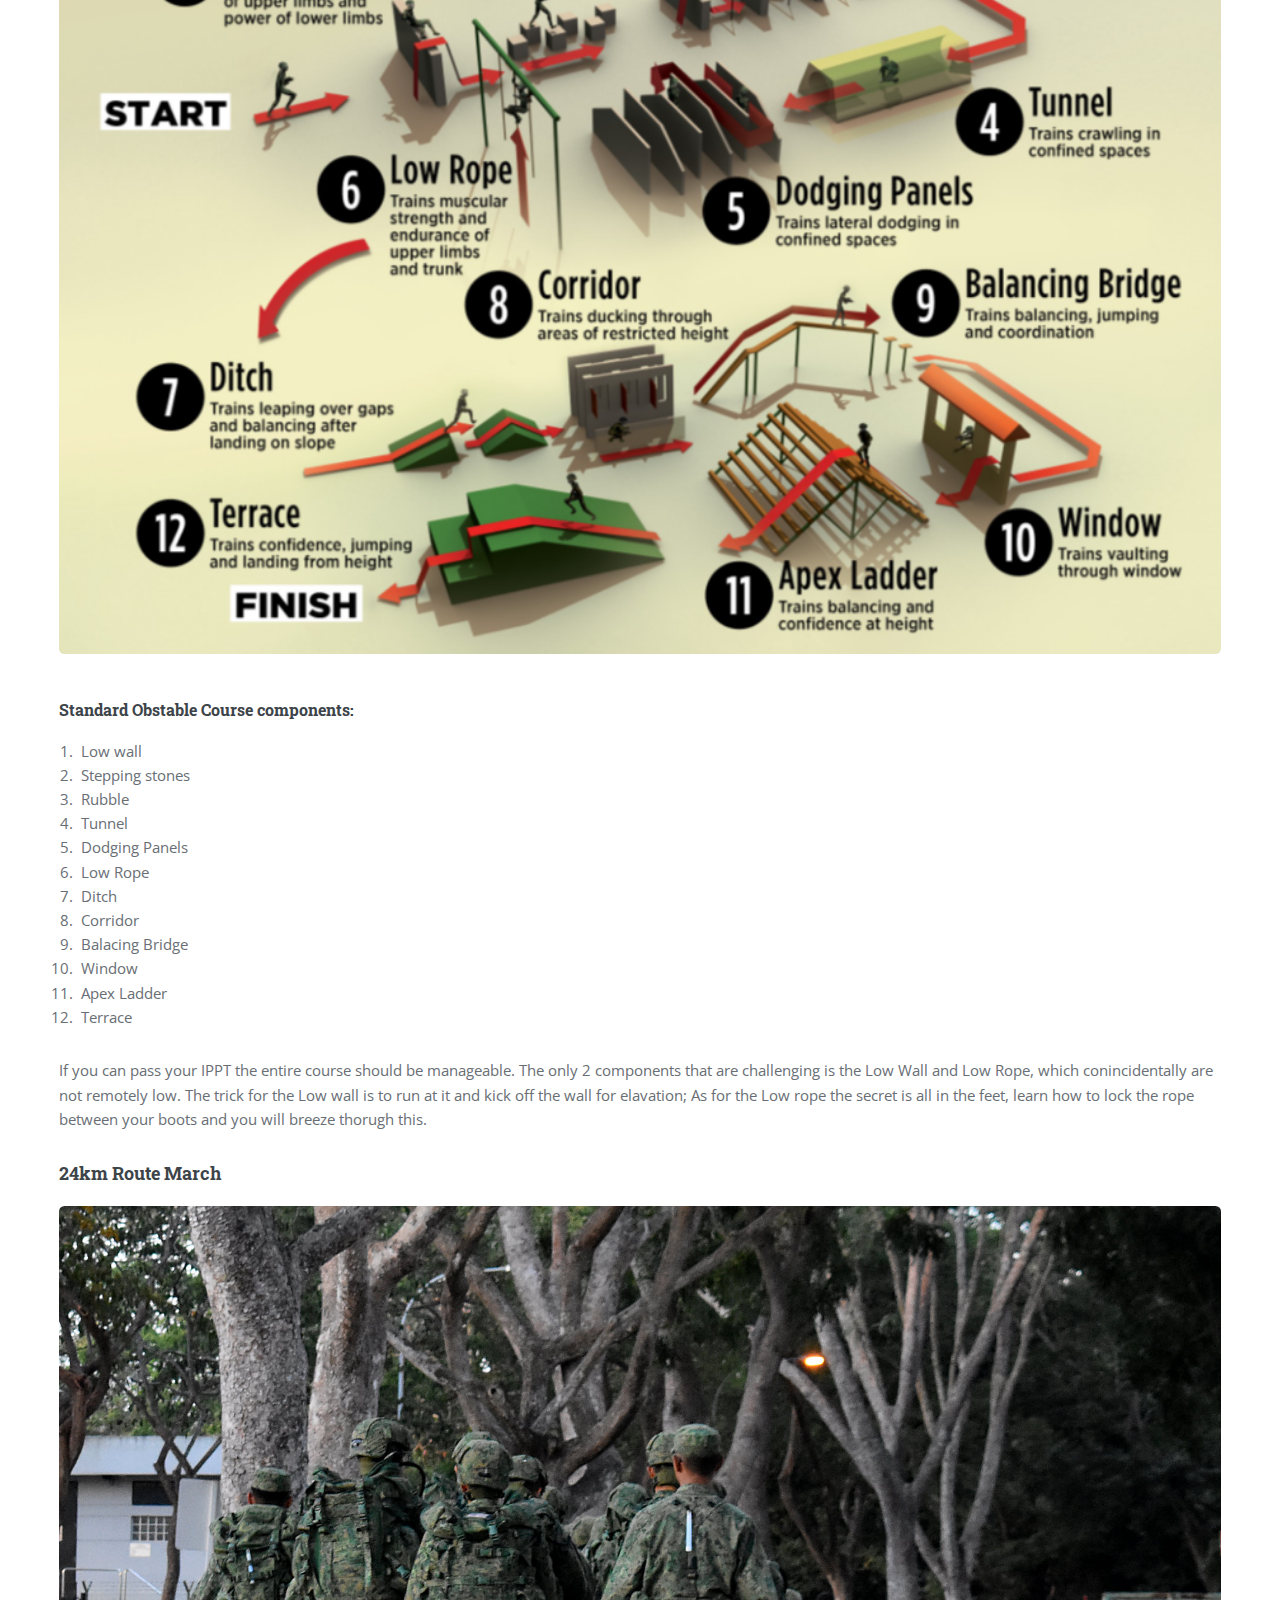
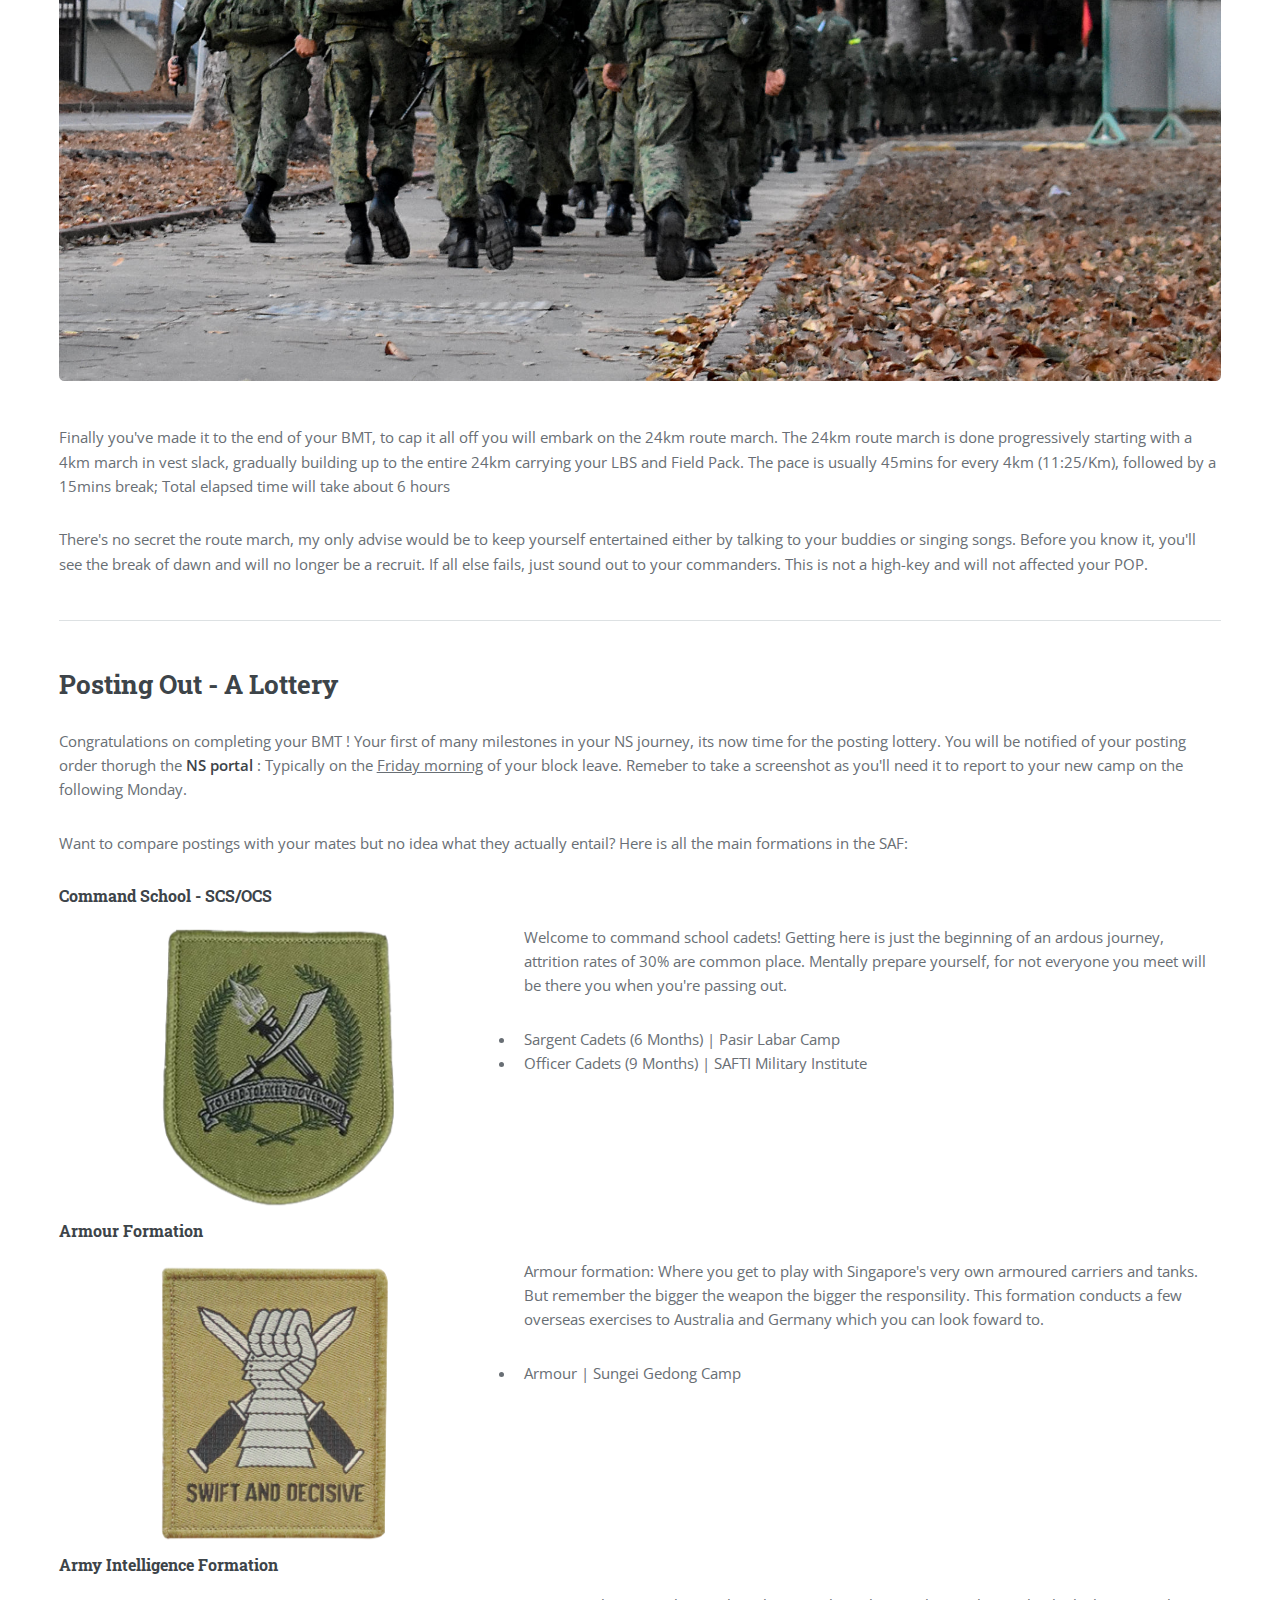
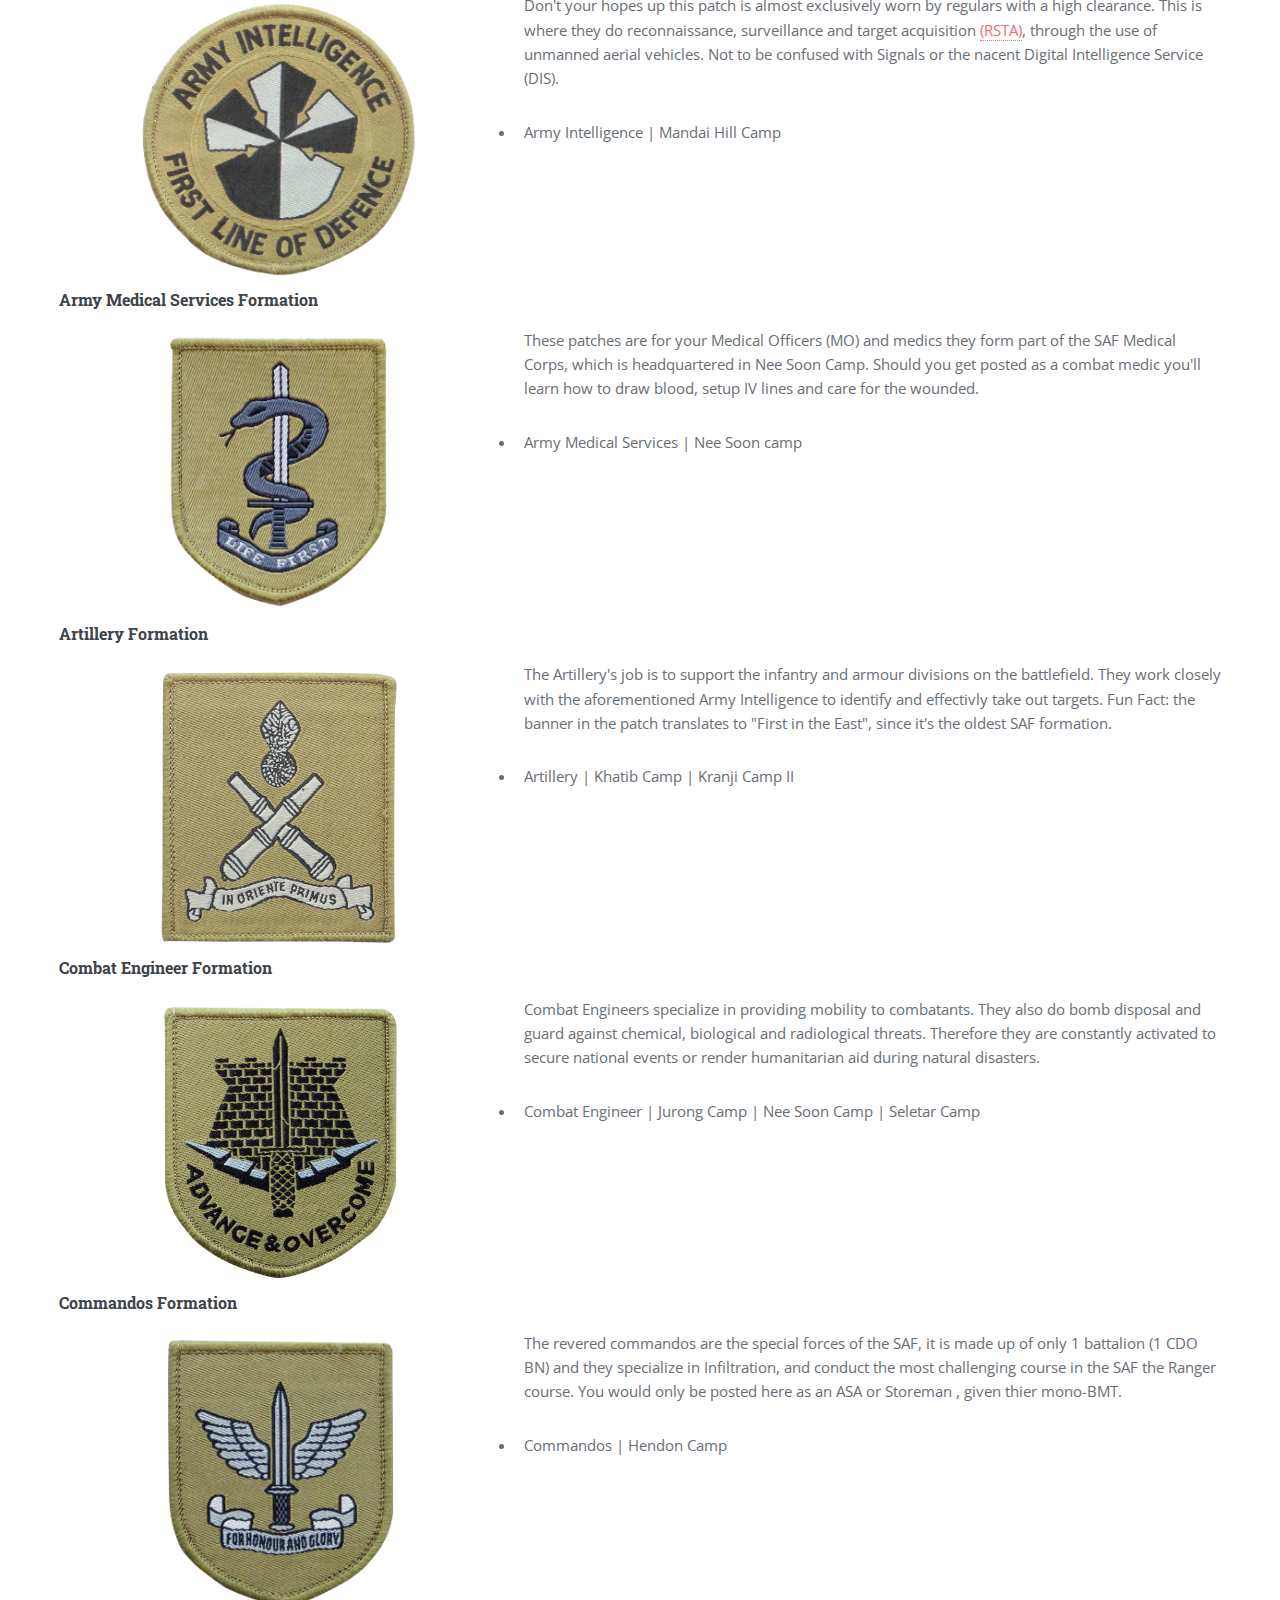
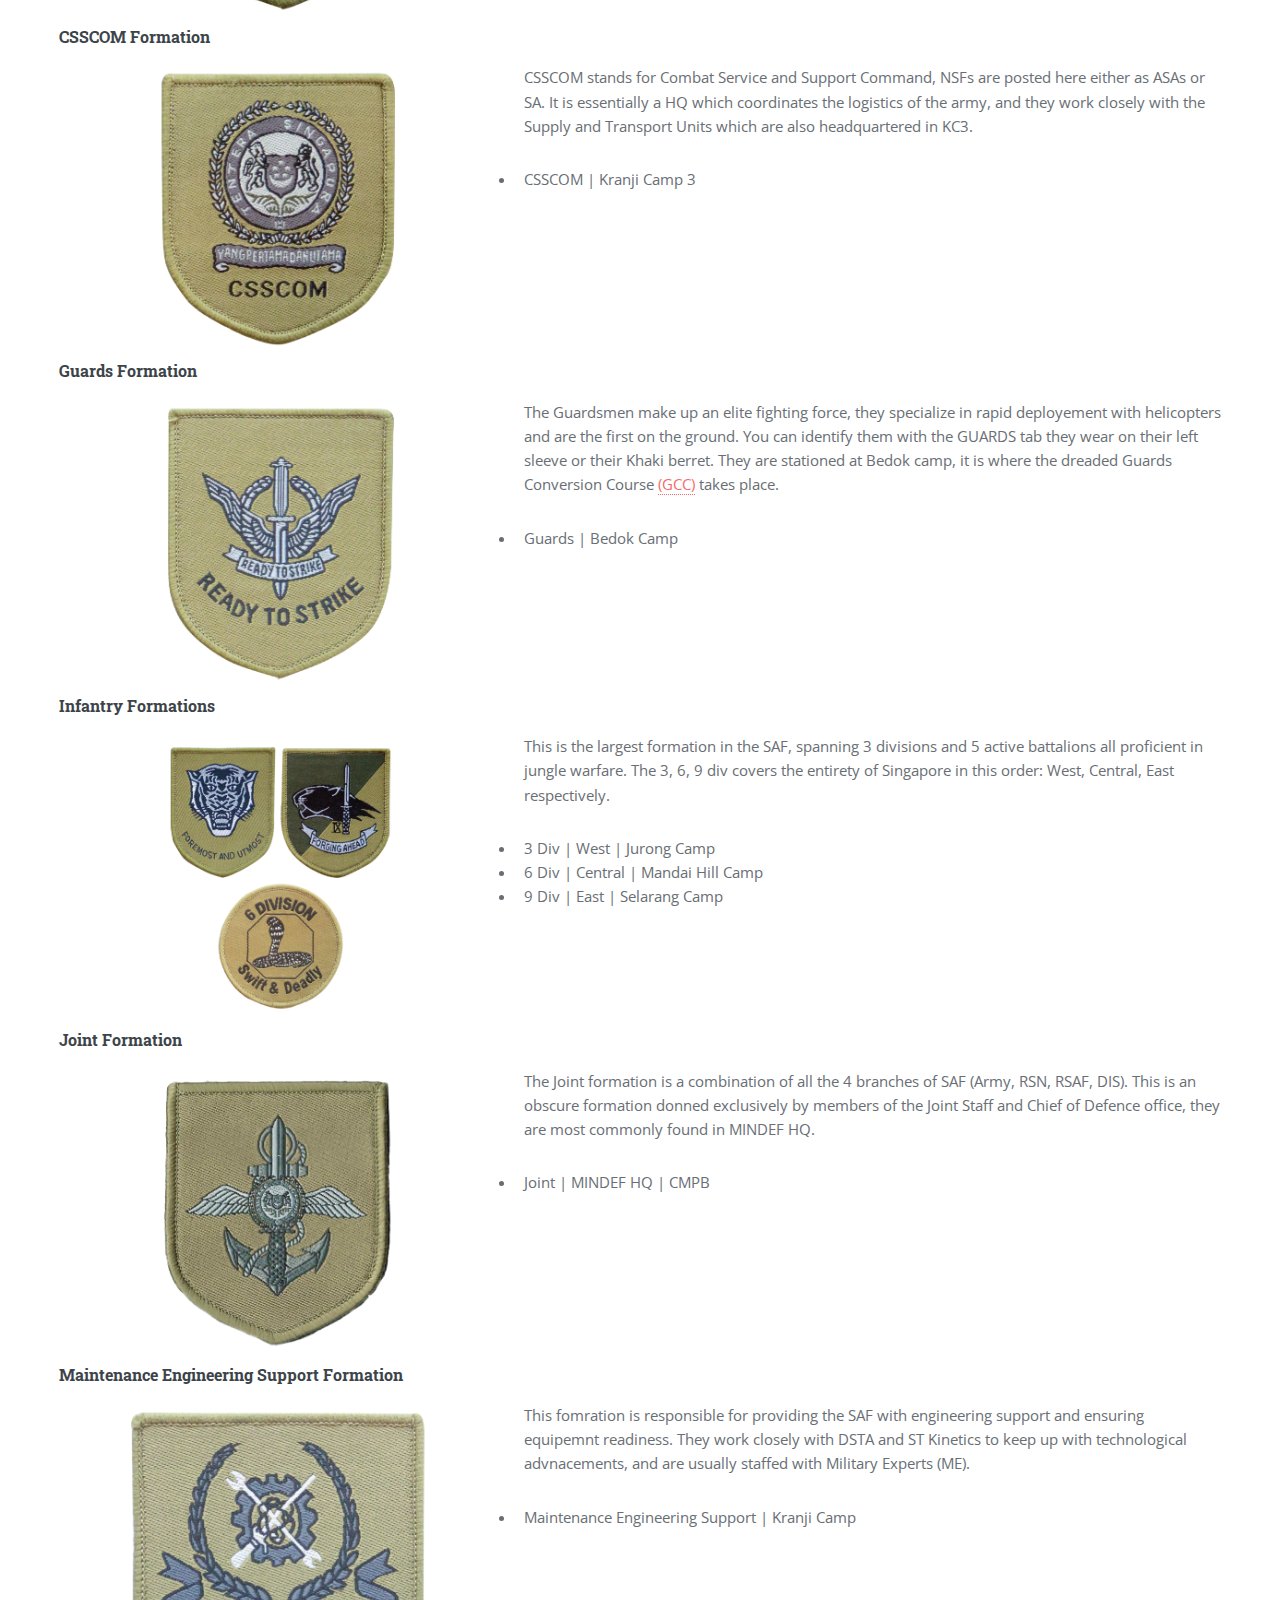
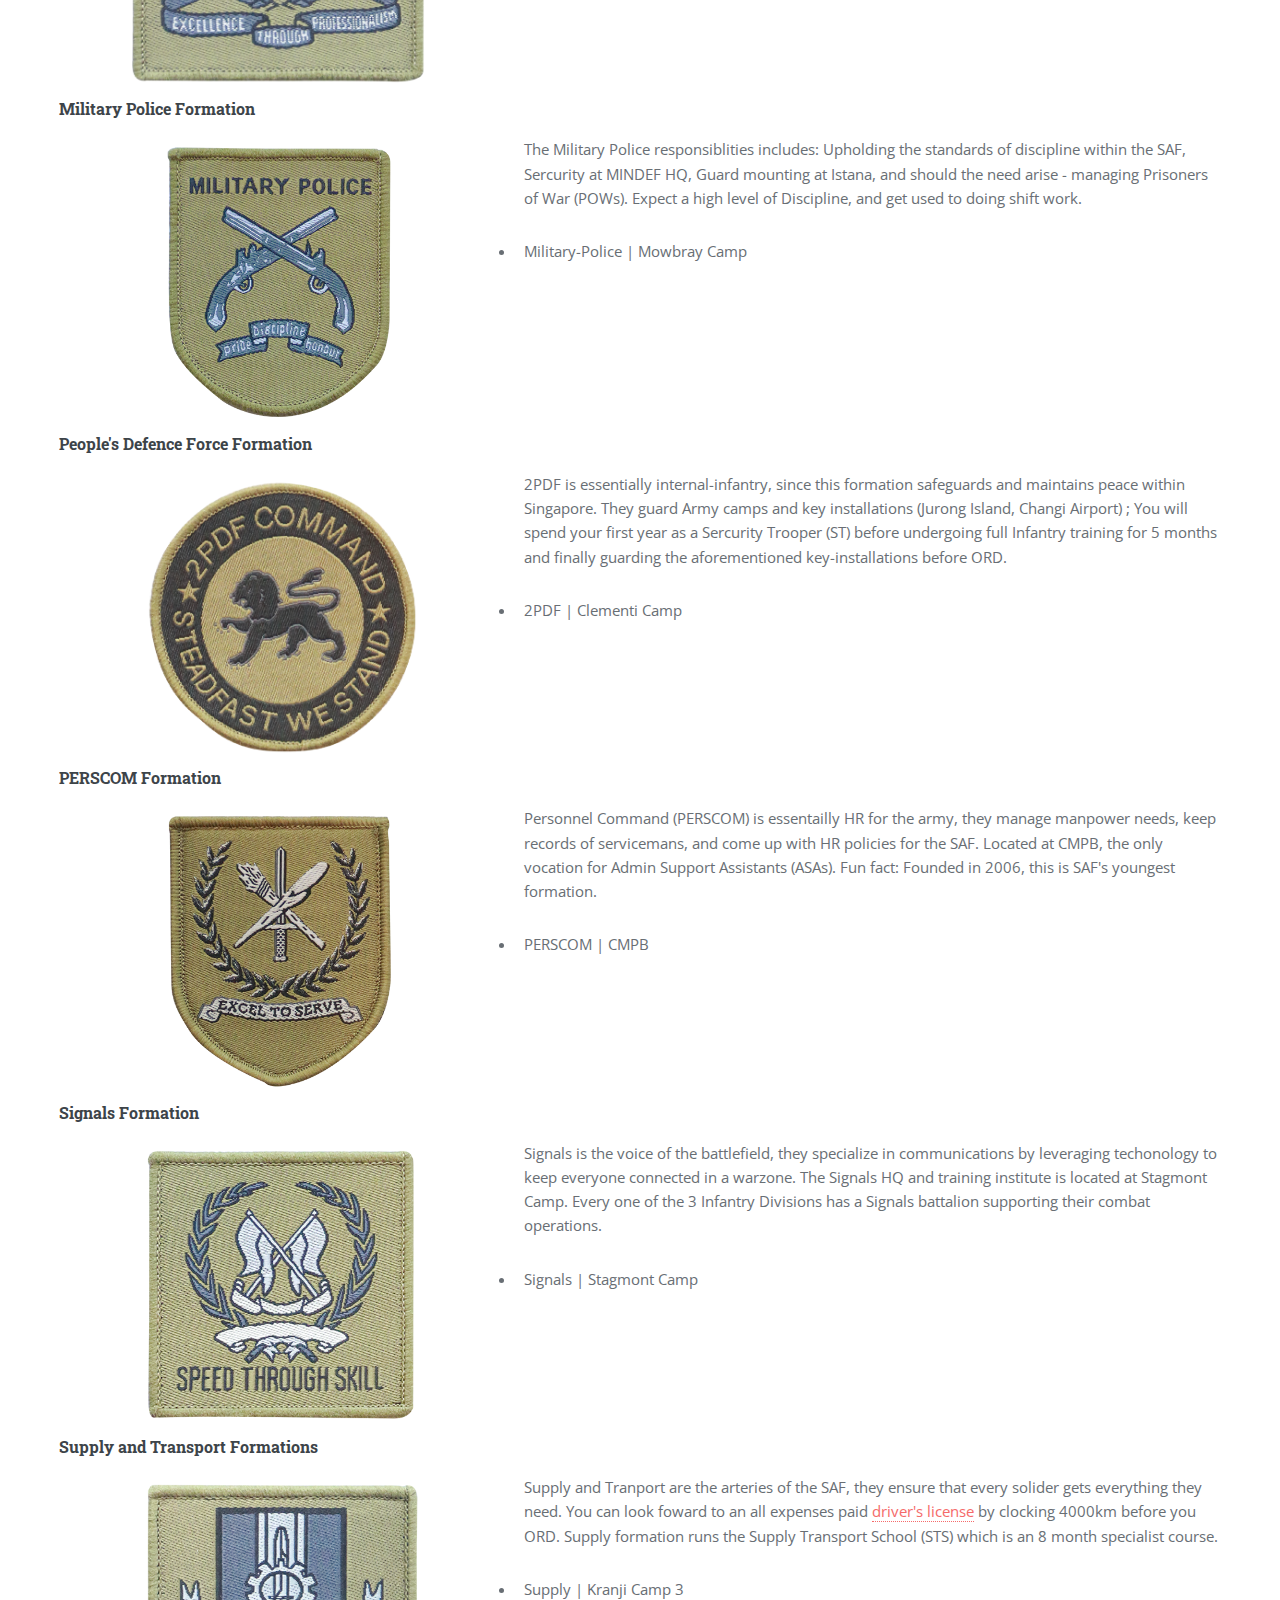
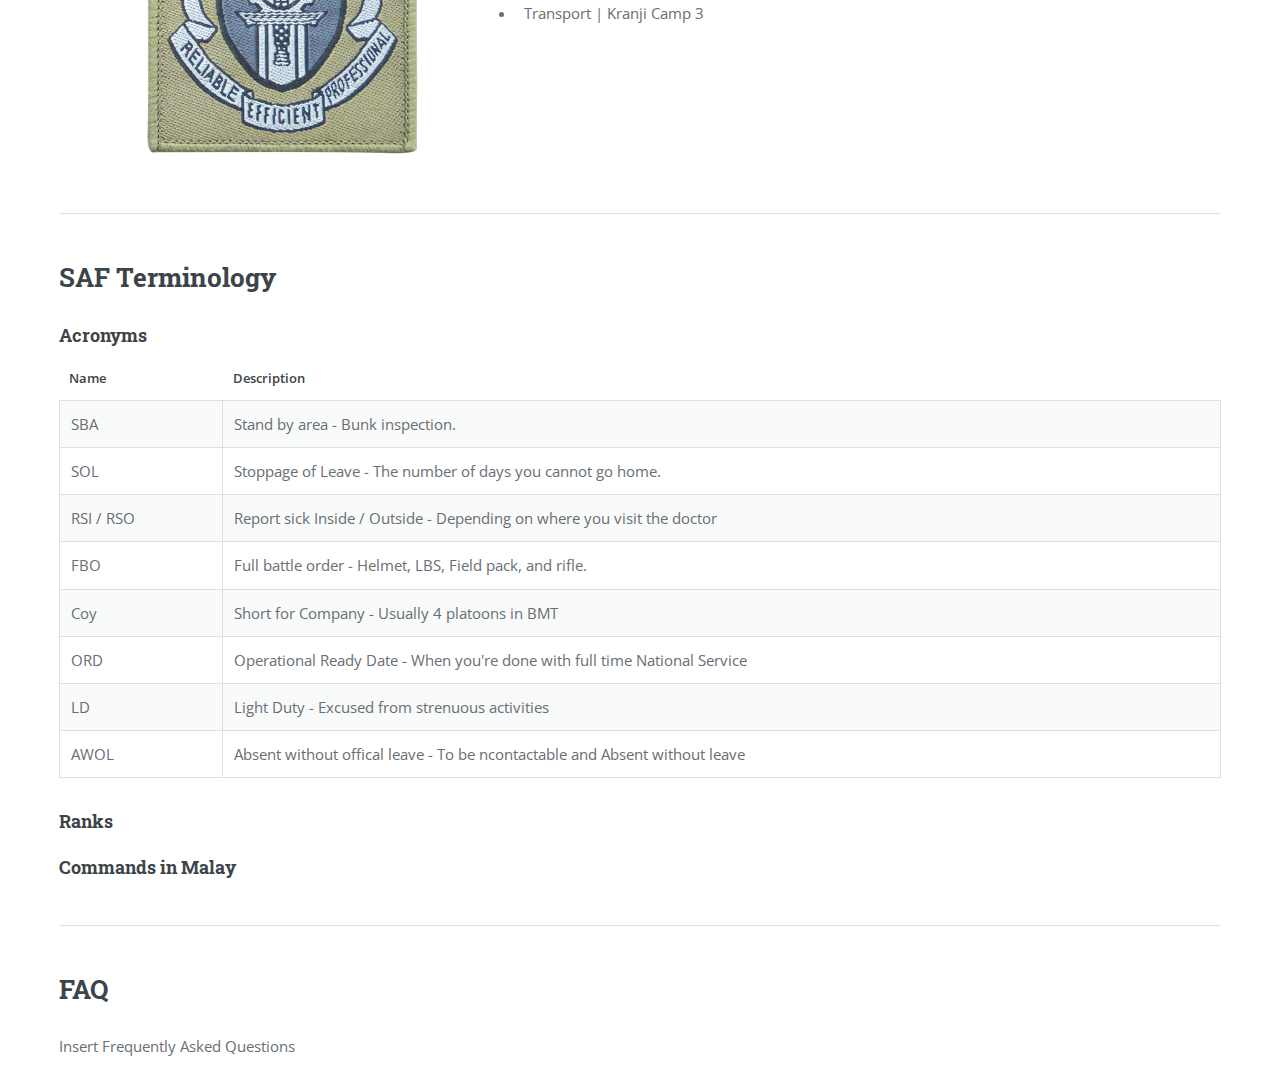
==== commit 82b17b9e: "completed formations" ====
--- a/bmt/index.html
+++ b/bmt/index.html
@@ -373,7 +373,7 @@
 
 										<div>
 											<h4><a href="https://www.mindef.gov.sg/web/portal/army/our-forces/formations/formations-detail/signals/signals">Signals Formation</a></h4>
-											<p><span class="image left"><img src="images/Signals.png" alt="" /></span>Signals is the voice of the battlefield, they specialize in communications by leveraging techonology to keep everyone connected in a warzone. Known to be one of the less demanding especially for the combat fit, it is located in Choa Chu Kang. A</p>
+											<p><span class="image left"><img src="images/Signals.png" alt="" /></span>Signals is the voice of the battlefield, they specialize in communications by leveraging techonology to keep everyone connected in a warzone. The Signals HQ and training institute is located at Stagmont Camp. Every one of the 3 Infantry Divisions has a Signals battalion supporting their combat operations.     </p>
 											<ul>
 												<li> Signals | Stagmont Camp</li>
 											</ul>
@@ -381,10 +381,10 @@
 
 										<div>
 											<h4><a href="https://www.mindef.gov.sg/web/portal/army/our-forces/formations/formations-detail/transport/transport">Supply and Transport Formations</a></h4>
-											<p><span class="image left"><img src="images/Supply-and-Transport.png" alt="" /></span> Welcome to command school cadets! et tempus primis in fu faucibus. Integer ac pellentesque praesent tincidunt felis sagittis eget. tempus euismod. Magna sed etiam ante ipsum primis in faucibus veBlandit adipiscing eu felis iaculis volutpat ac adipiscing accumsan eu faucibus. Integer ac pellentesque praesent tincidunt felis sagittis eget. tempus euismod. Magna sed etiam ante ipsum primis in faucibus ve</p>
+											<p><span class="image left"><img src="images/Supply-and-Transport.png" alt="SAF Support " /></span> Supply and Tranport are the arteries of the SAF, they ensure that every solider gets everything they need. You can look foward to an all expenses paid <a href="https://www.mindef.gov.sg/web/portal/mindef/news-and-events/latest-releases/article-detail/2018/january/02jan18-mq-001/!ut/p/z0/[base64]/"> driver's license</a> by clocking 4000km before you ORD. Supply formation runs the Supply Transport School (STS) which is an 8 month specialist course.  </p>
 											<ul>
 												<li> Supply | Kranji Camp 3</li>
-												<li> Transport | Kranji Camp </li>
+												<li> Transport | Kranji Camp 3</li>
 											</ul>
 										</div>	
 
@@ -393,6 +393,46 @@
 									<hr class="major" id="Acronyms"/>
 									<h2>SAF Terminology</h2>
 									<h3 id="Acronyms">Acronyms</h3>
+									<table class="alt">
+										<thead>
+											<tr>
+												<th>Name</th>
+												<th>Description</th>
+											</tr>
+										</thead>
+										<tbody>
+											<tr>
+												<td>SBA</td>
+												<td>Stand by area - Bunk inspection.</td>
+											</tr>
+											<tr>
+												<td>SOL</td>
+												<td>Stoppage of Leave - The number of days you cannot go home.</td>
+											</tr>
+											<tr>
+												<td>RSI / RSO</td>
+												<td>Report sick Inside / Outside - Depending on where you visit the doctor </td>
+											</tr>
+											<tr>
+												<td>FBO</td>
+												<td>Full battle order - Helmet, LBS, Field pack, and rifle.</td>
+											</tr>
+											<tr>
+												<td>Coy</td>
+												<td>Short for Company - Usually 4 platoons in BMT</td>
+											</tr>
+											<td>ORD</td>
+											<td>Operational Ready Date - When you're done with full time National Service</td>
+										</tr>
+										<tr>
+											<td>LD</td>
+											<td>Light Duty - Excused from strenuous activities</td>
+										</tr>
+										<tr>
+											<td>AWOL</td>
+											<td>Absent without offical leave - To be ncontactable and Absent without leave</td>
+									</table>
+
 									<h3 id="Ranks">Ranks</h3>
 									<h3 id="CommandsinMalay">Commands in Malay</h3>
 
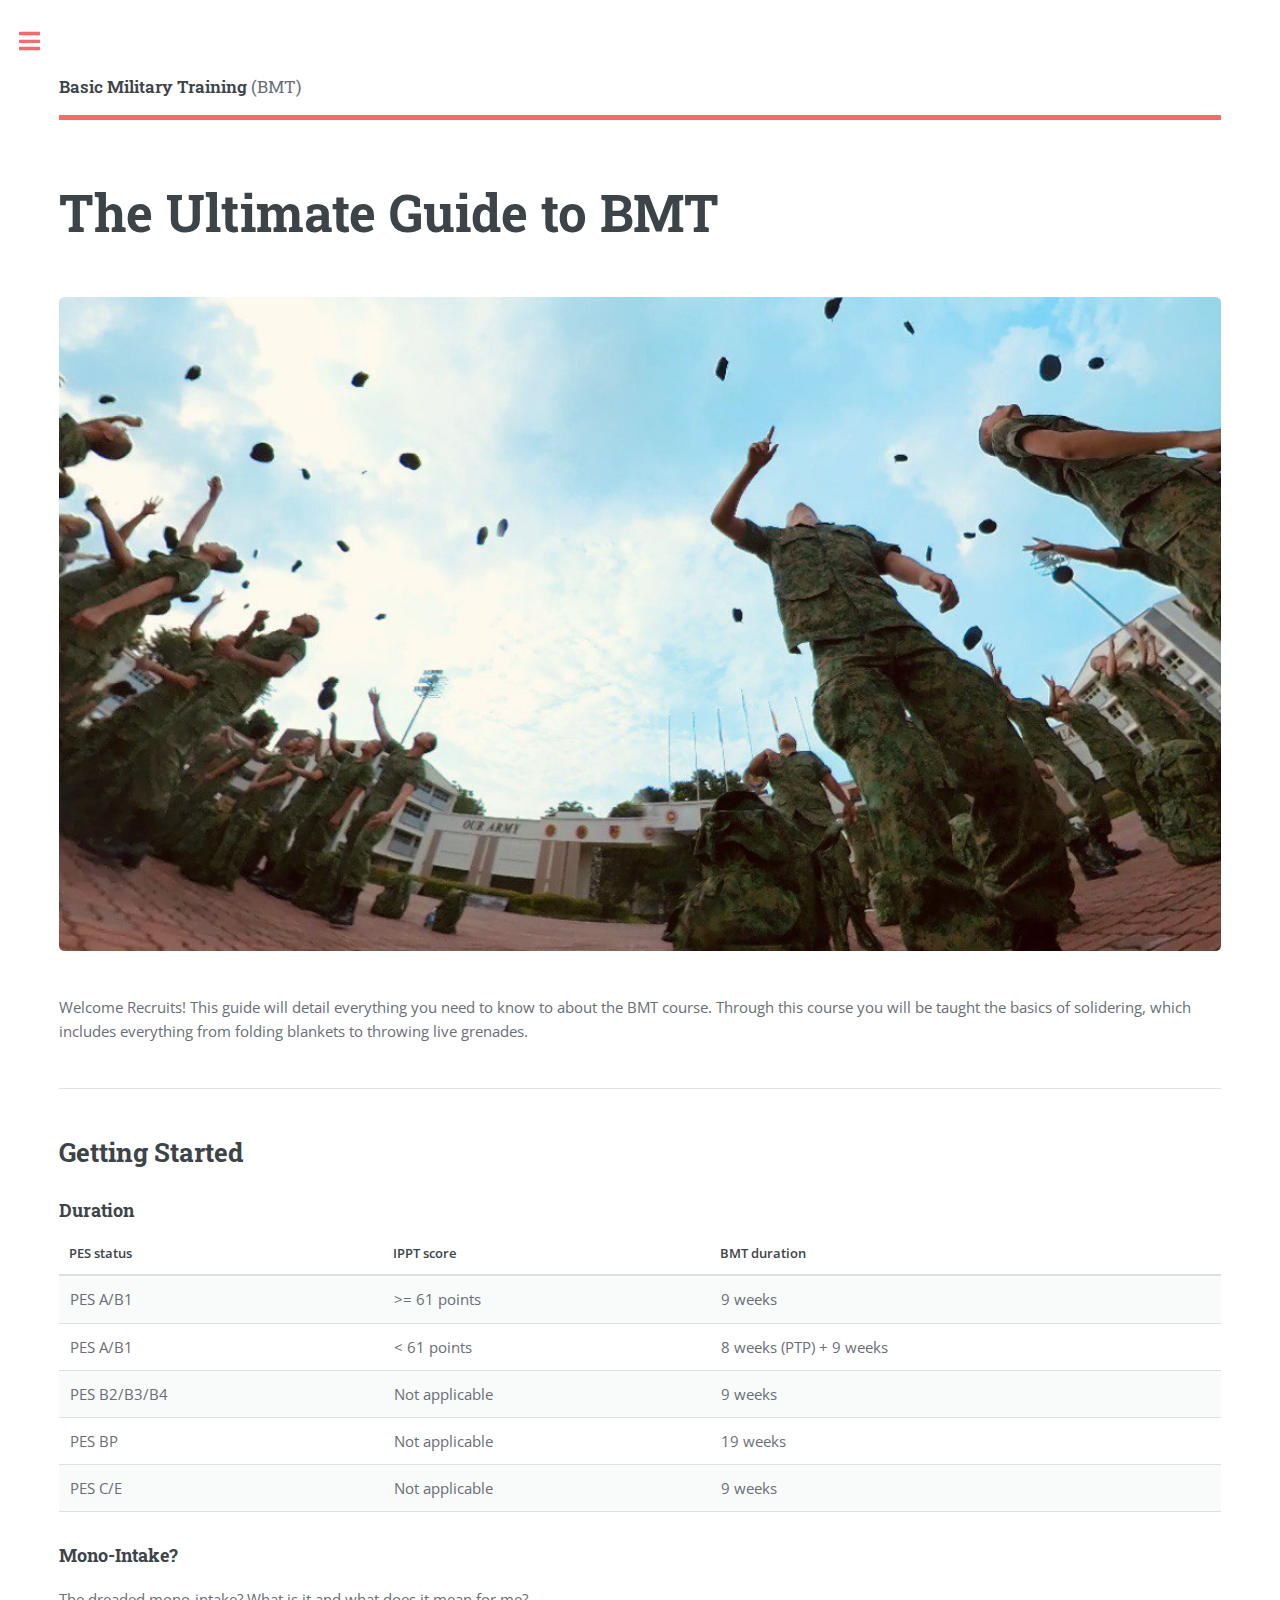
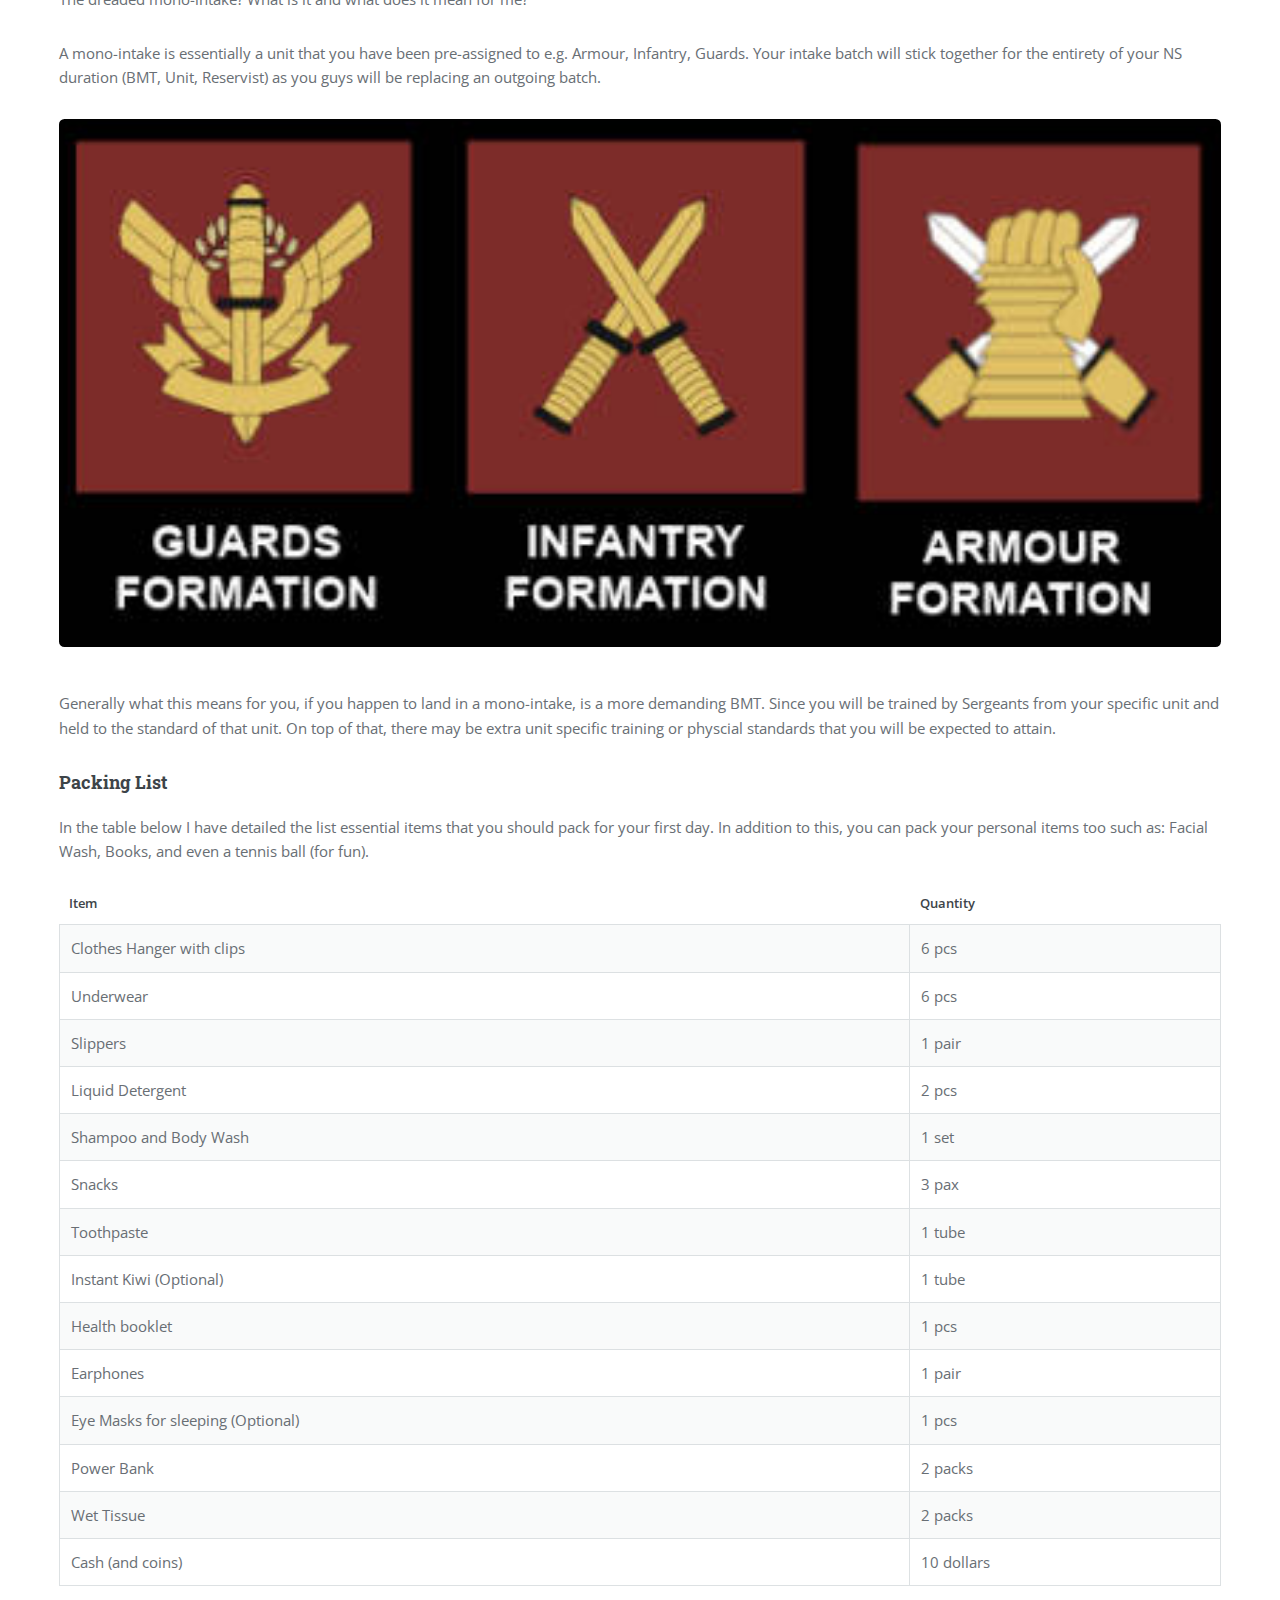
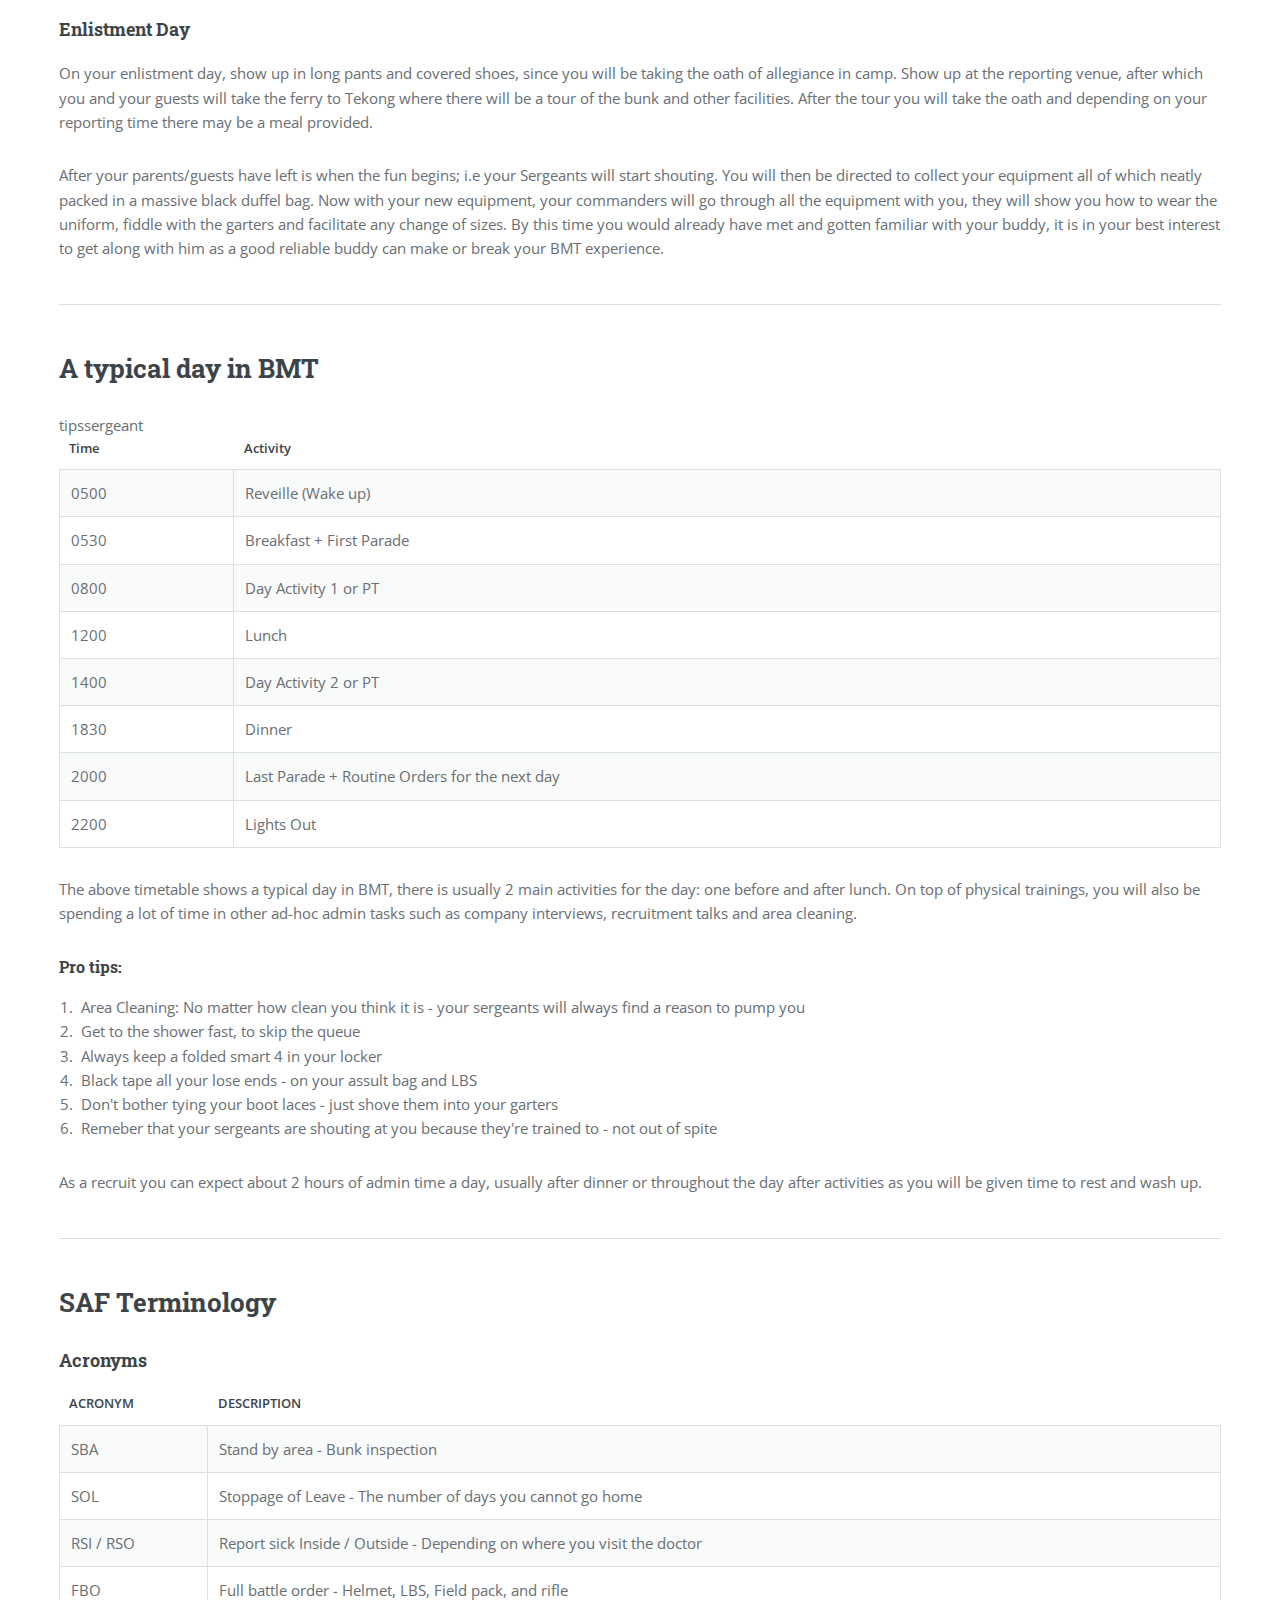
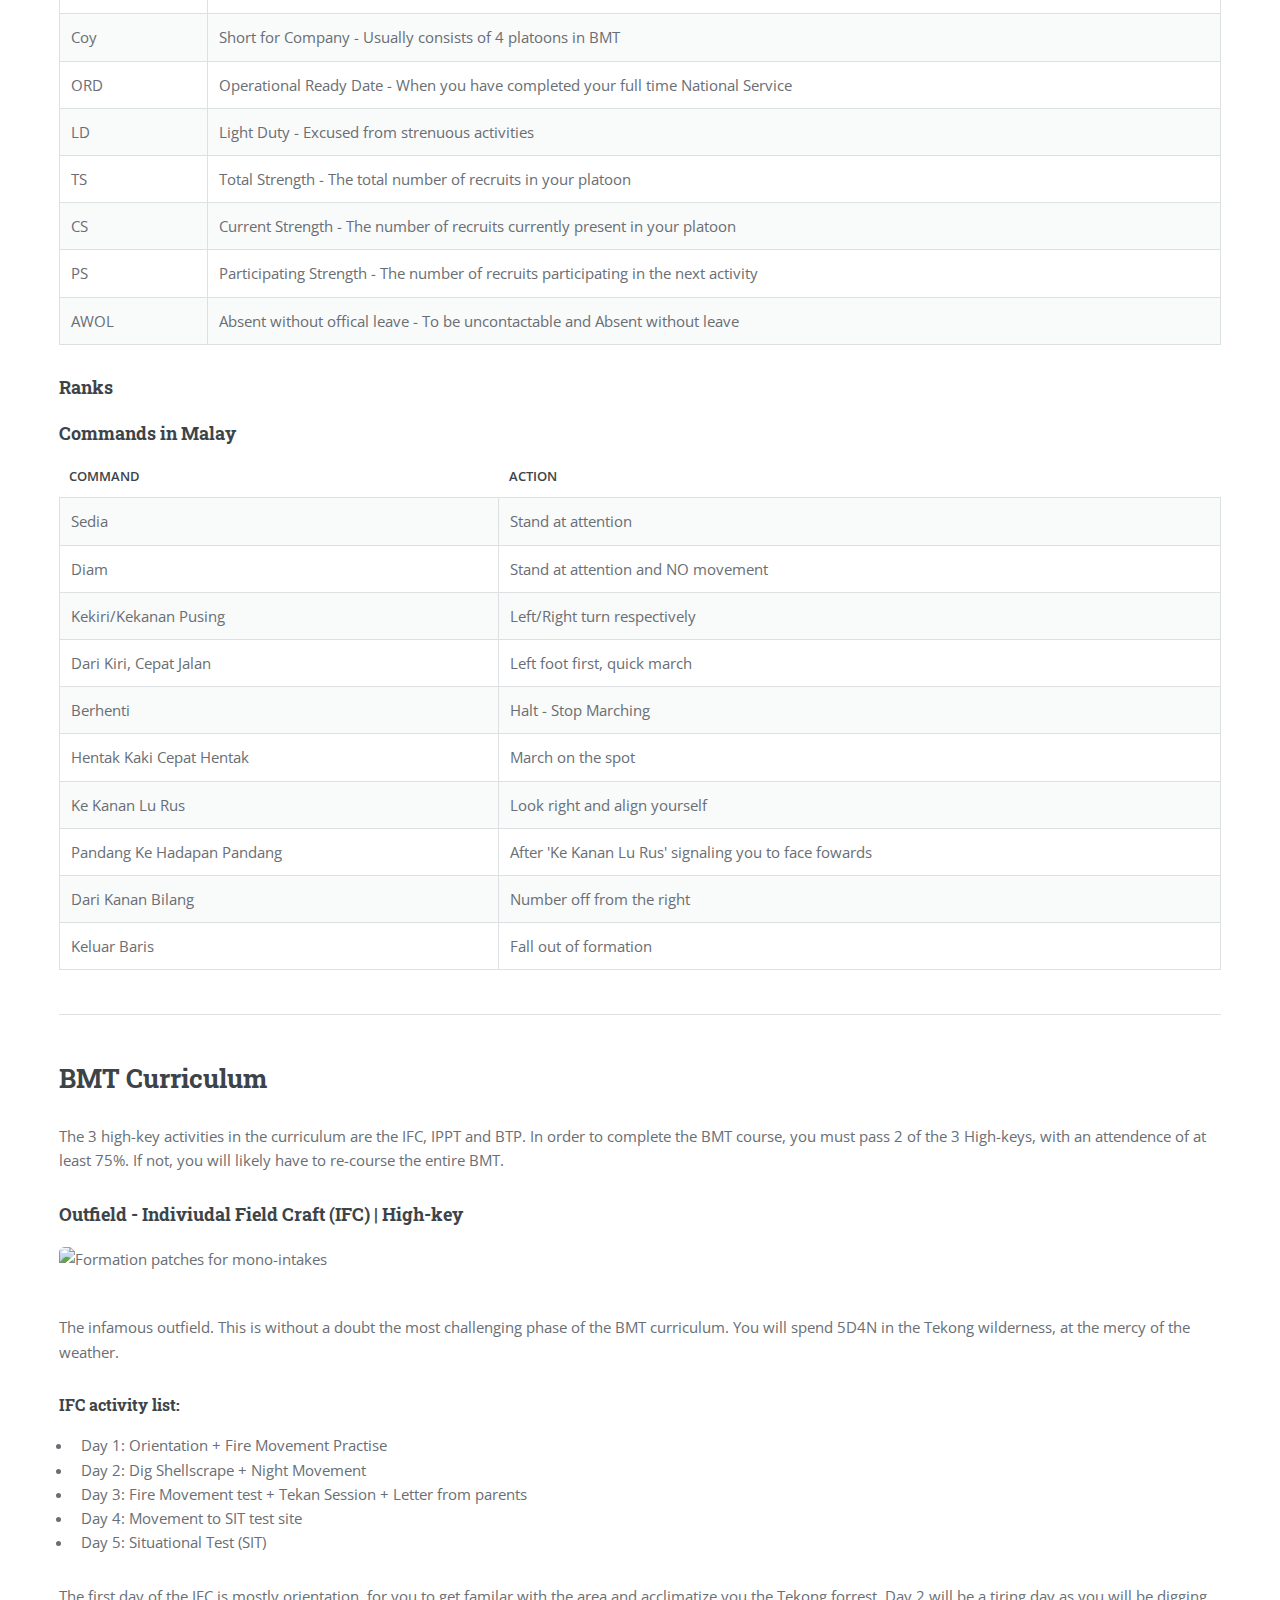
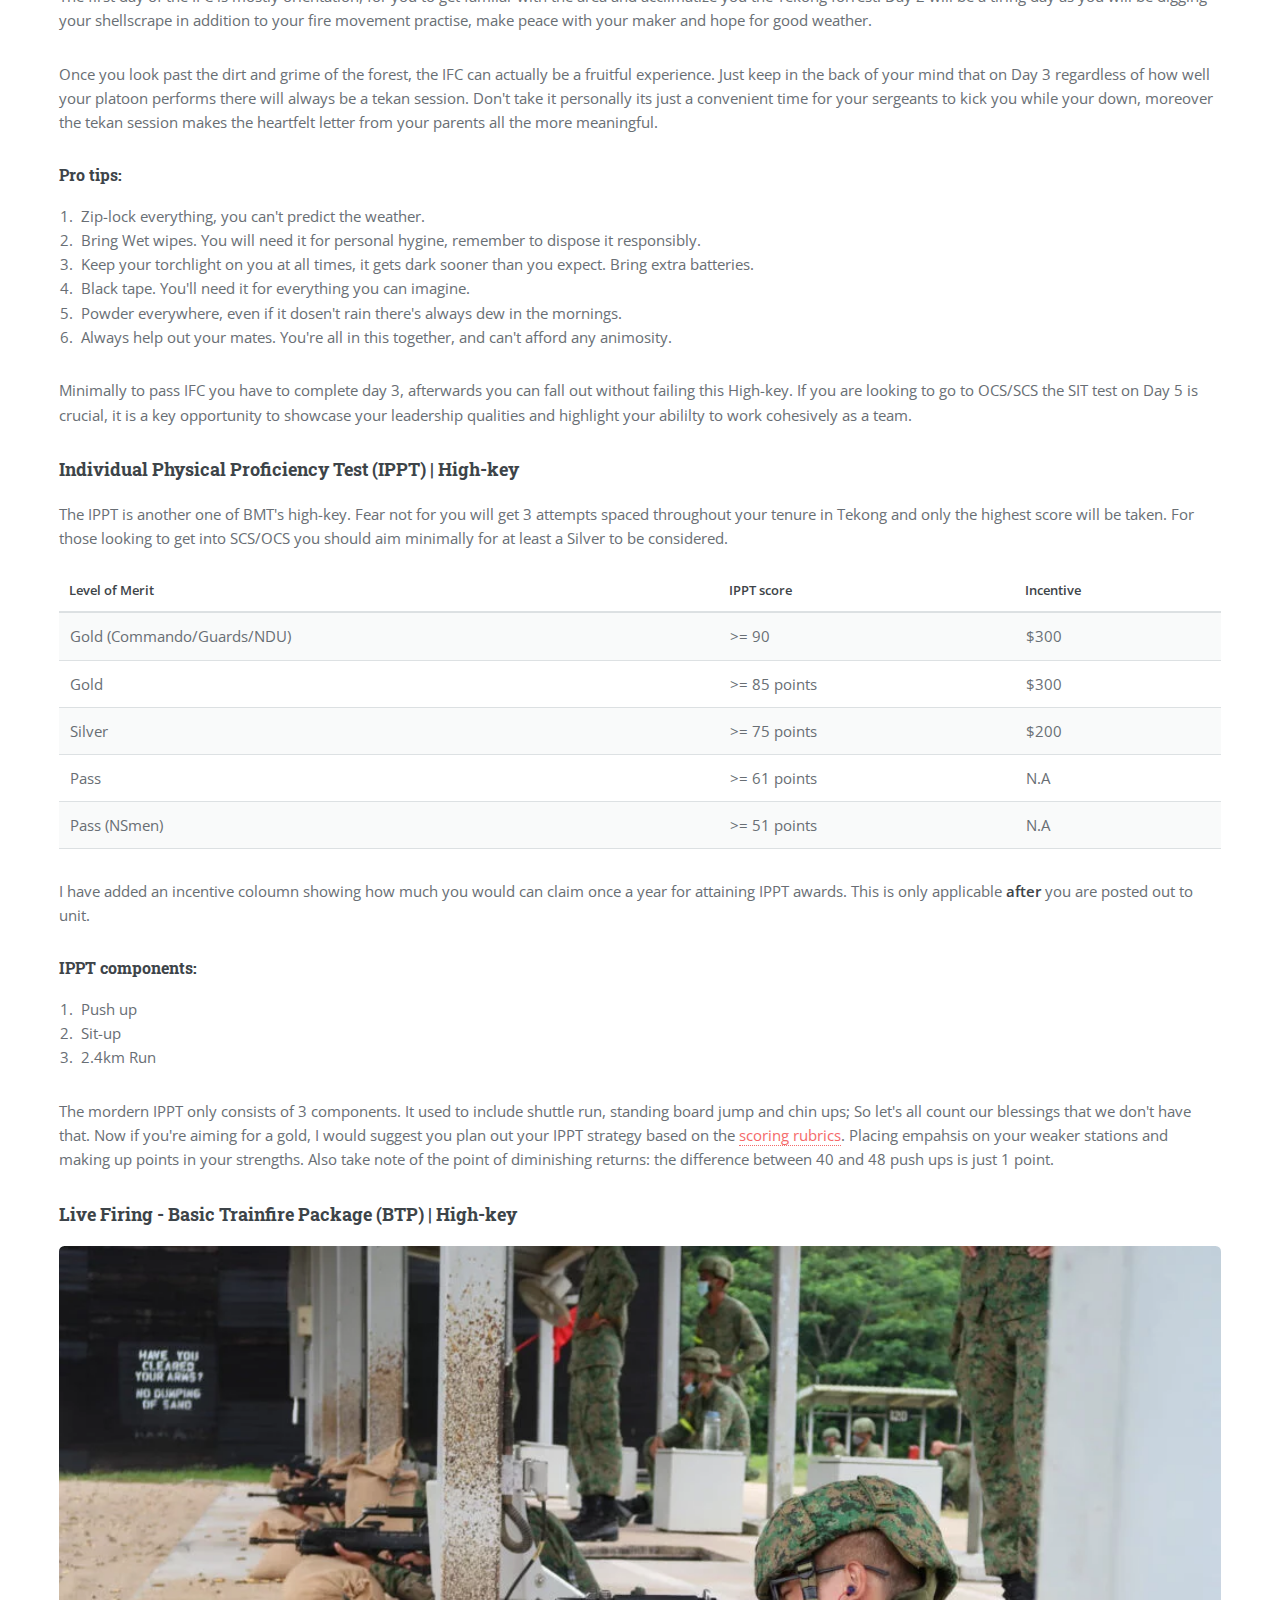
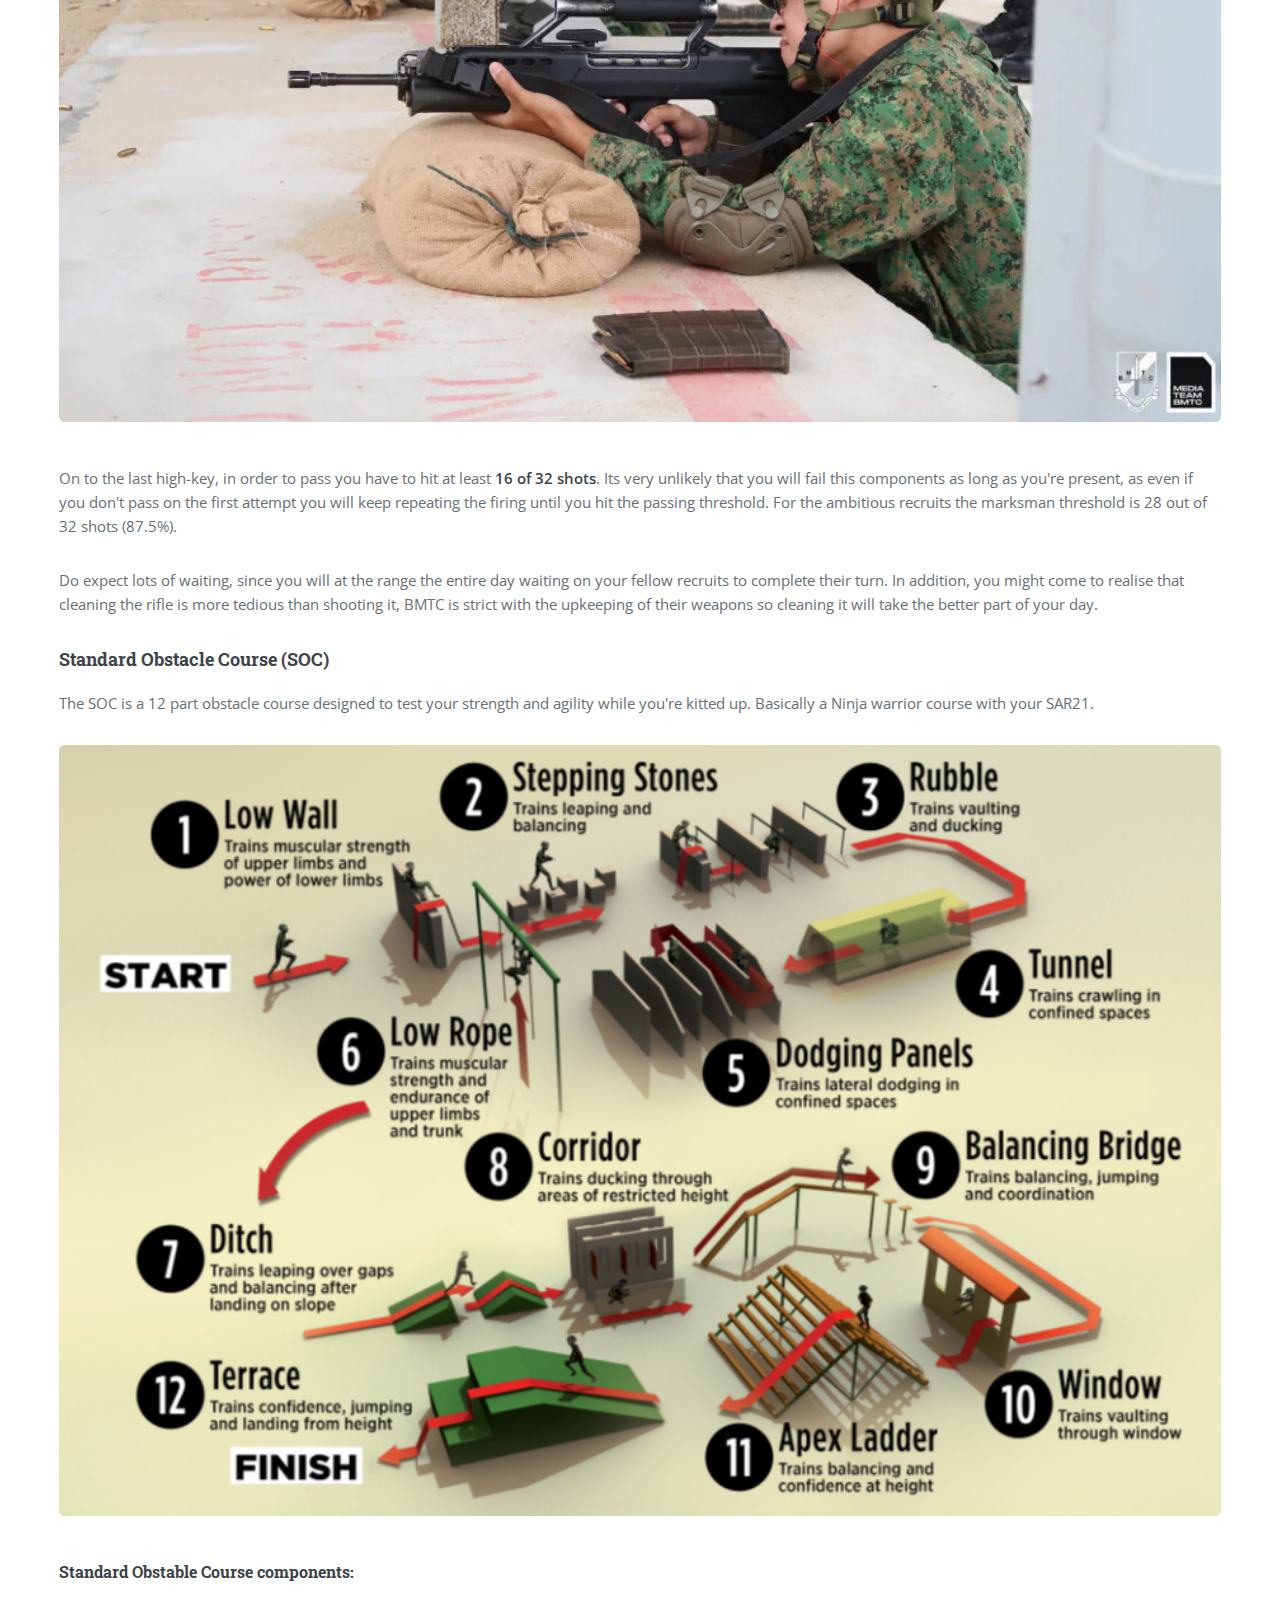
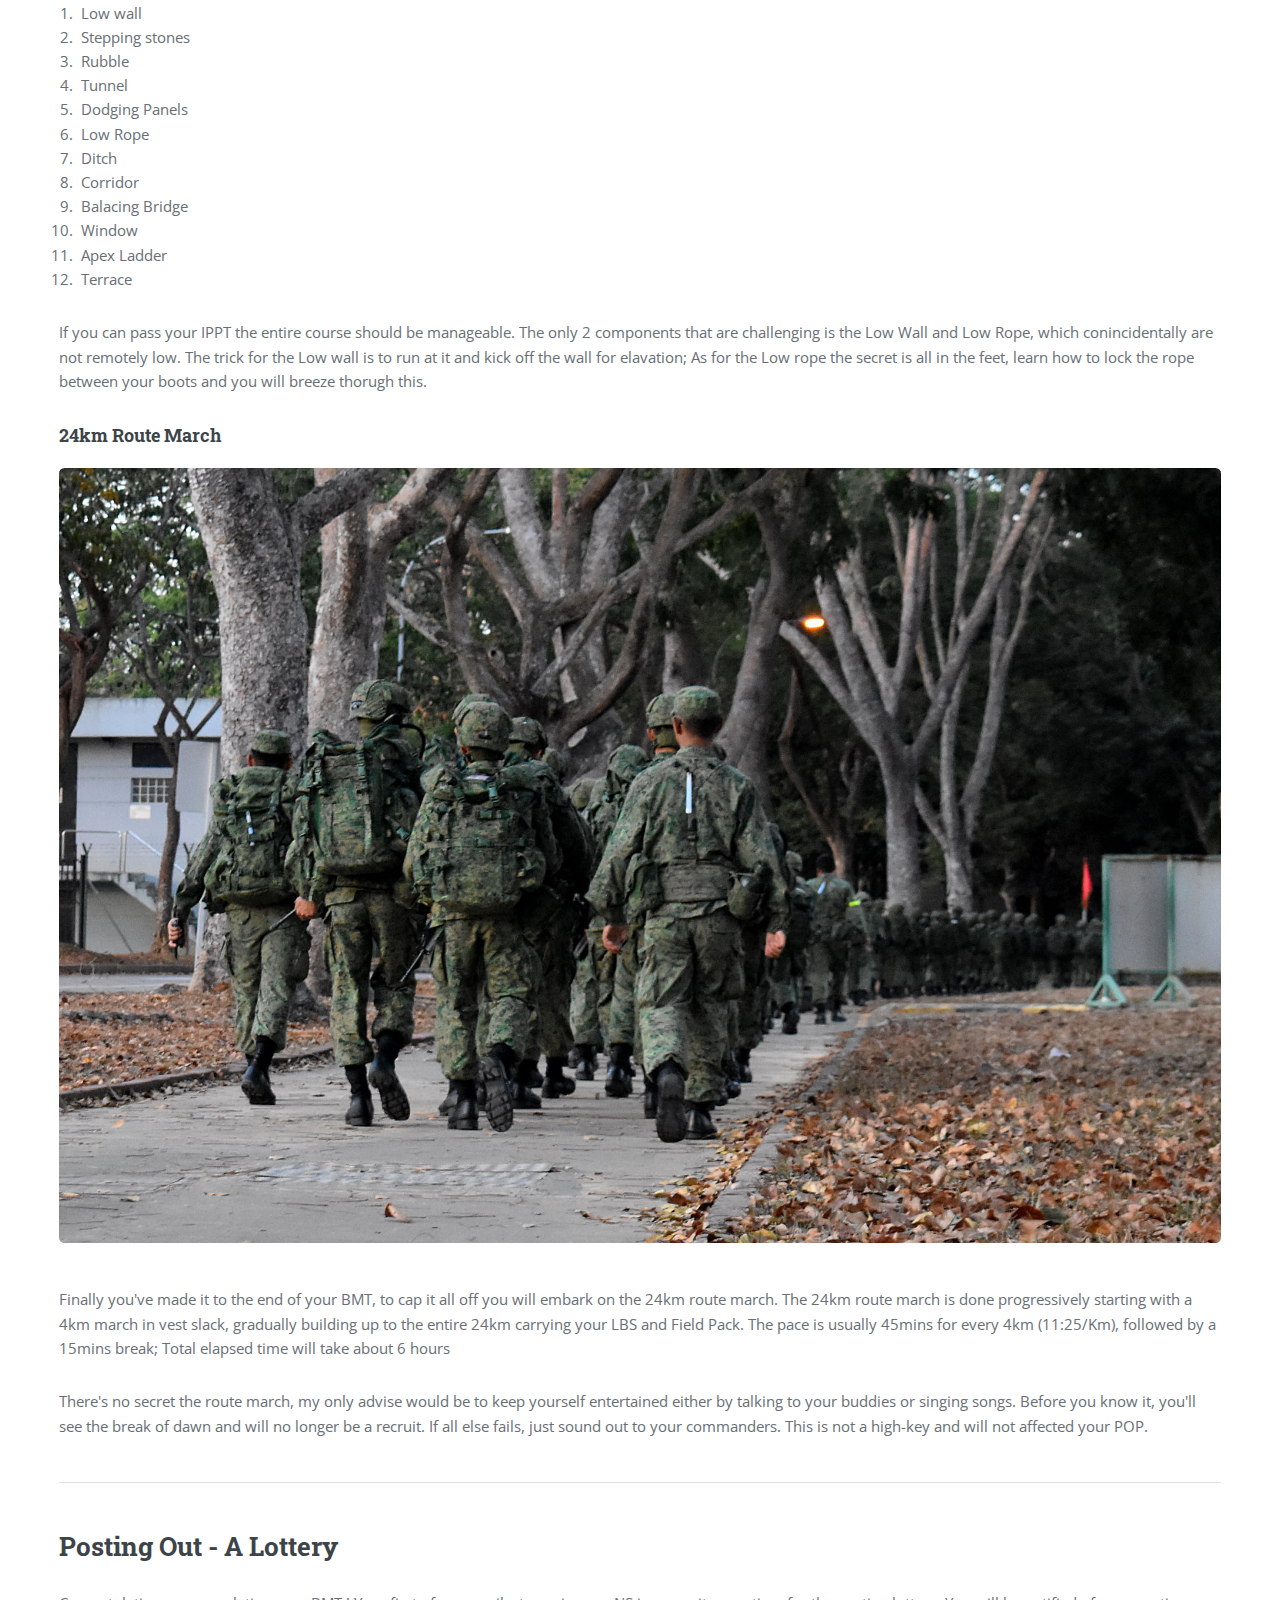
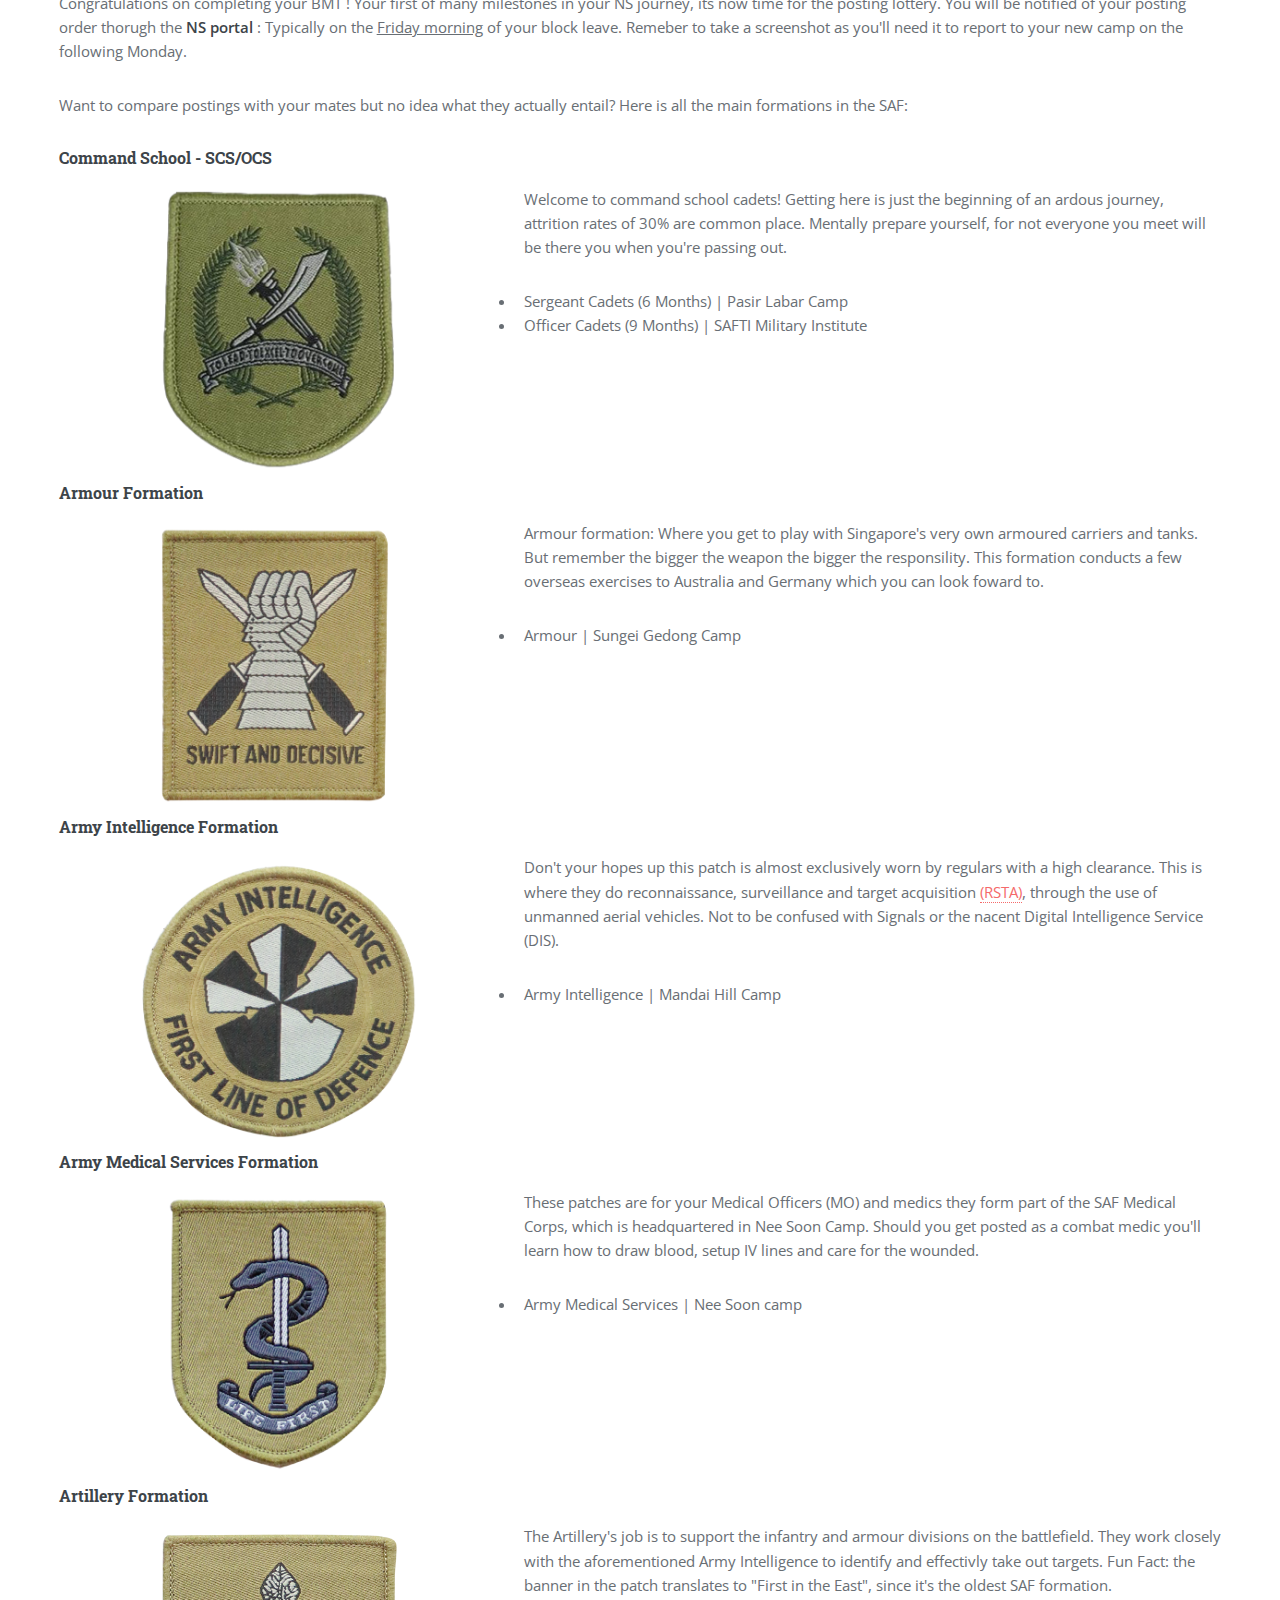
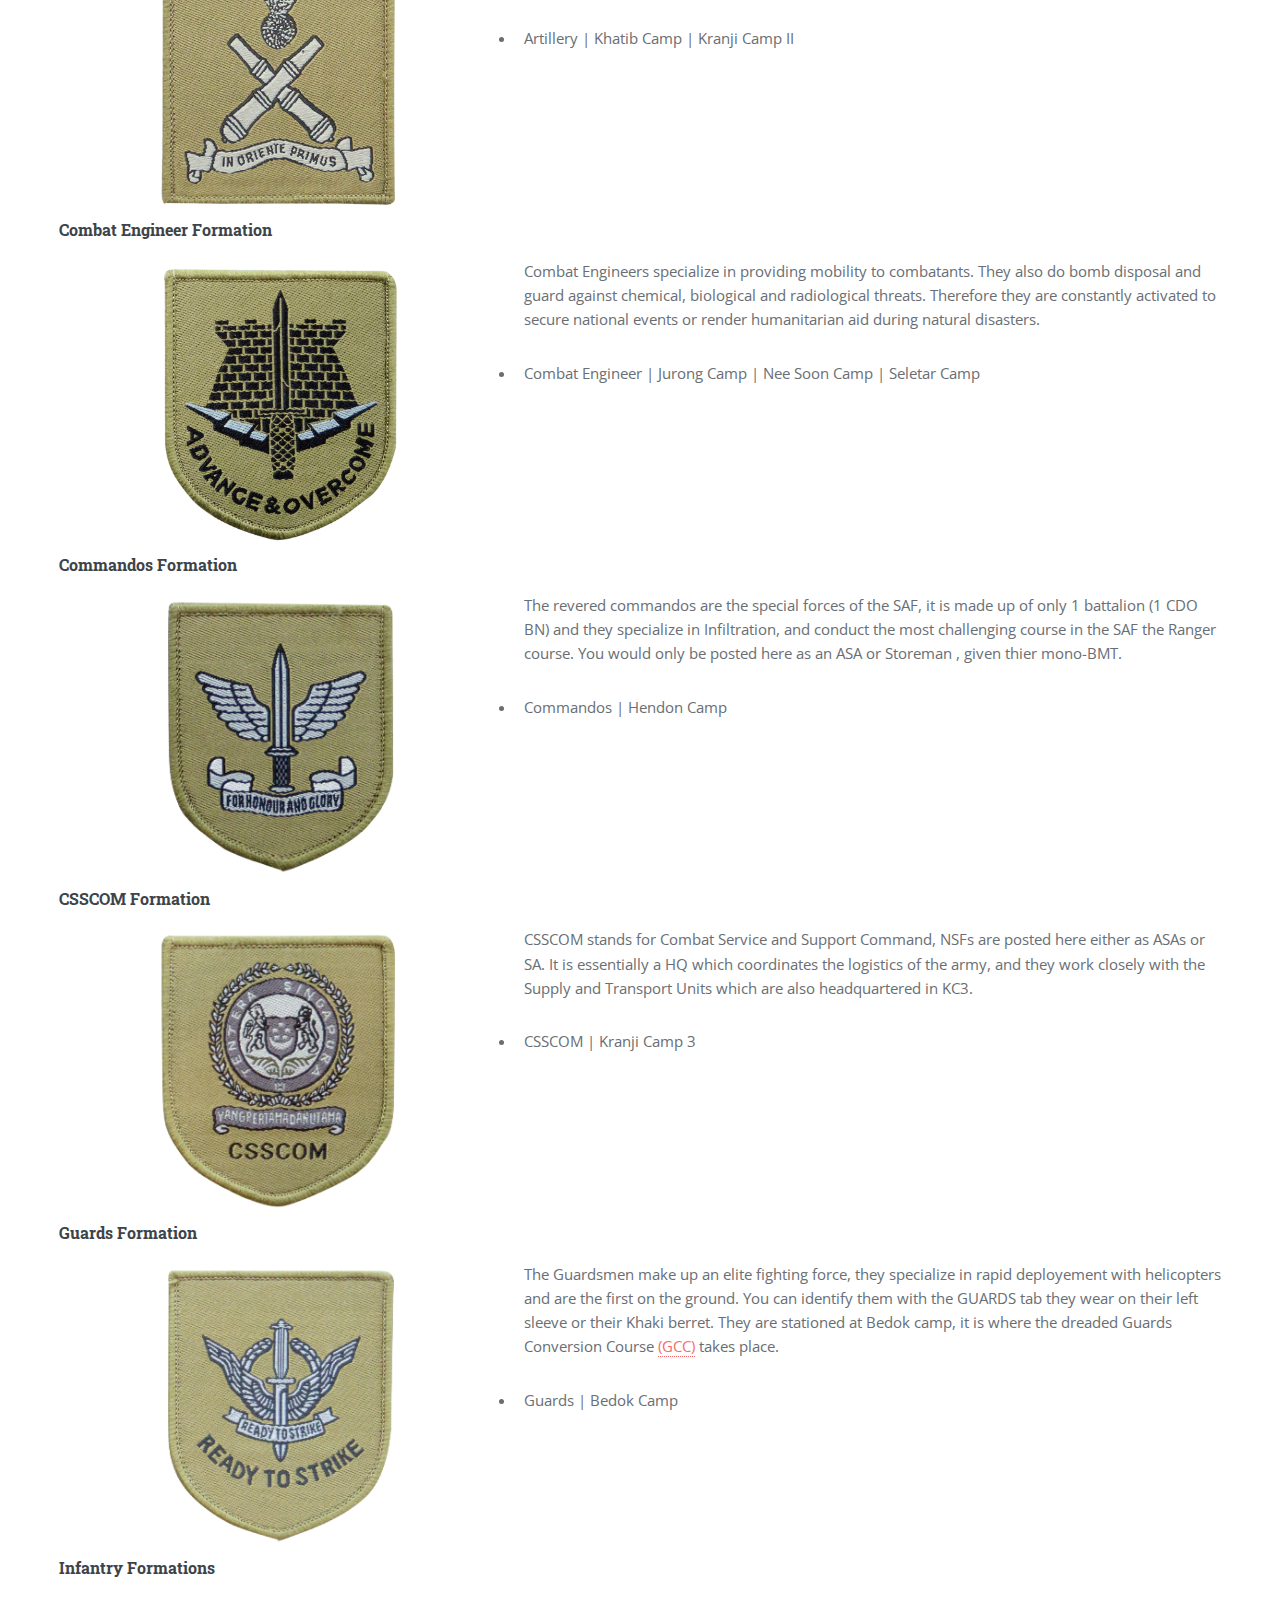
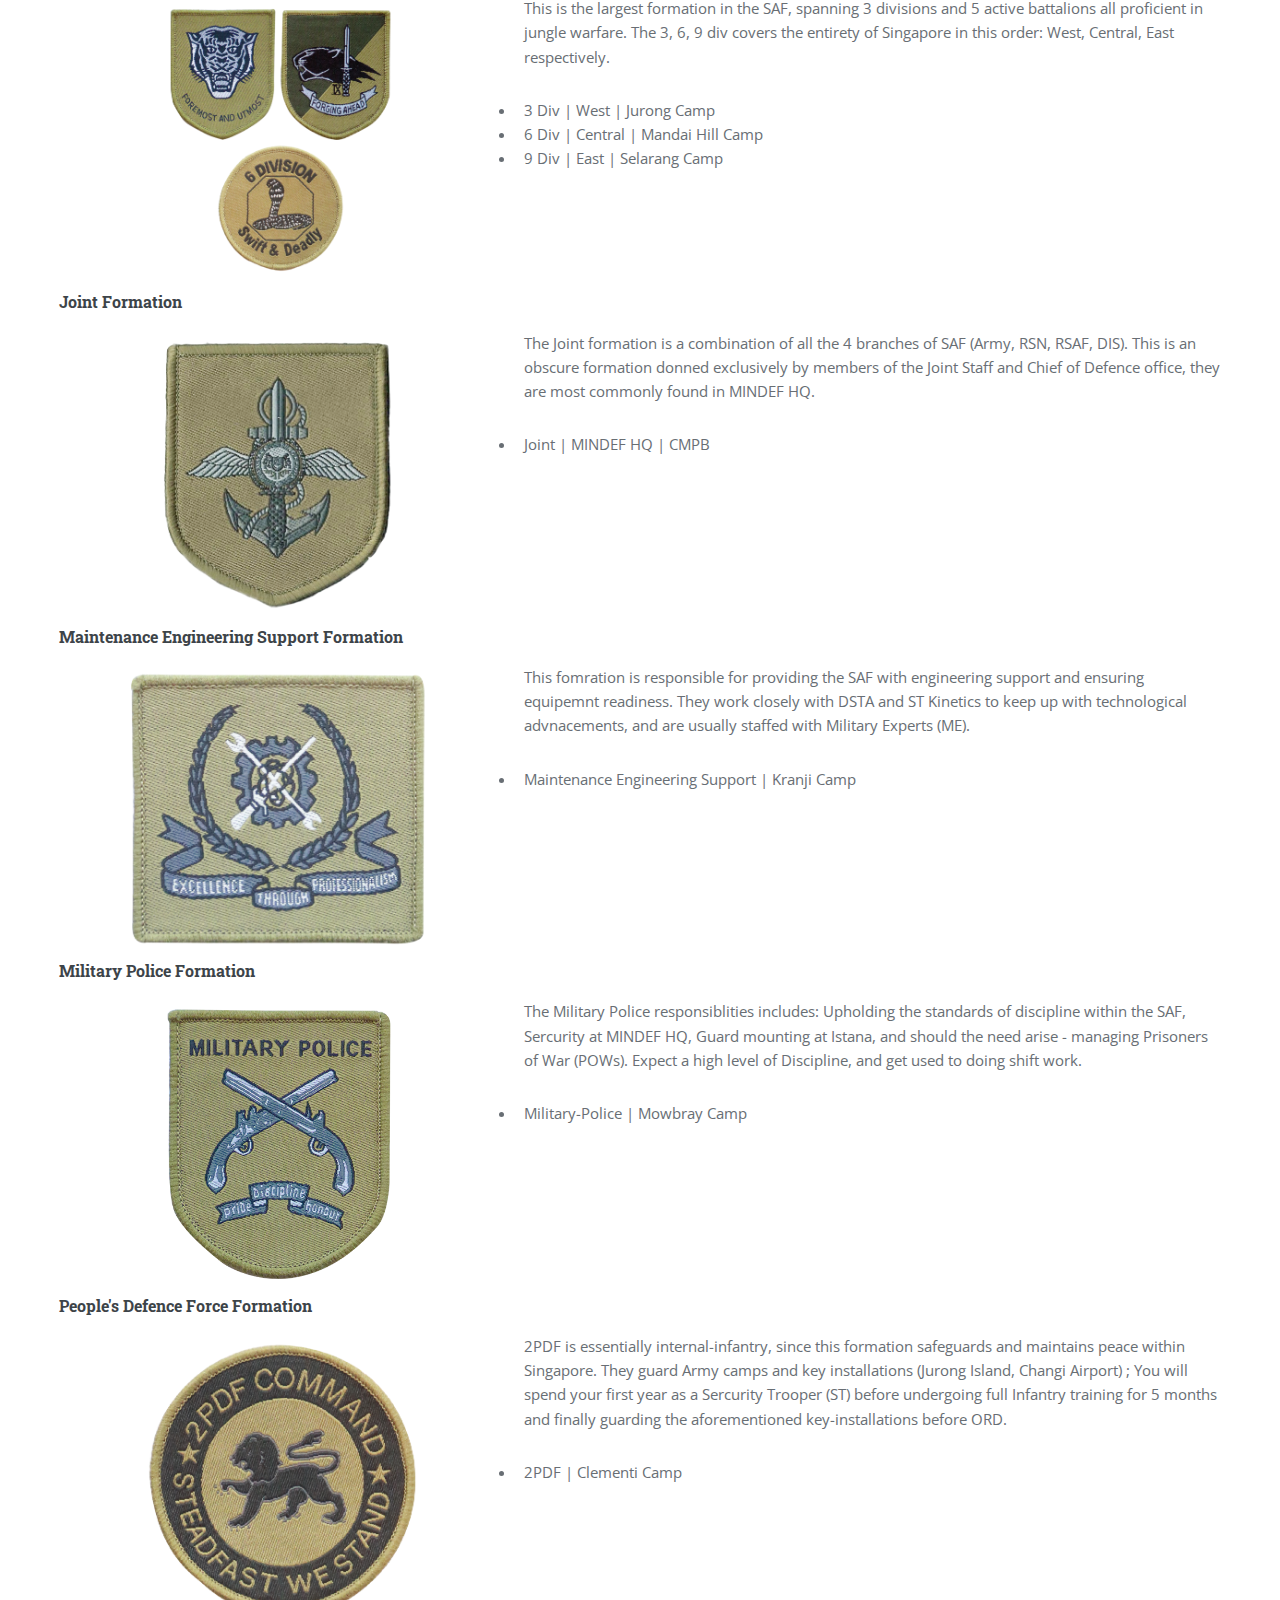
==== commit 40ff979e: "ed" ====
--- a/bmt/index.html
+++ b/bmt/index.html
@@ -79,11 +79,84 @@
 									<p>The dreaded mono-intake? What is it and what does it mean for me?</p>
 									<p>A mono-intake is essentially a unit that you have been pre-assigned to e.g. Armour, Infantry, Guards. Your intake batch will stick together for the entirety of your NS duration (BMT, Unit, Reservist) as you guys will be replacing an outgoing batch.</p>
 									<span class="image main"><img src="images/mono.png" alt="Picture of recruits during POP parade" /></span>
-									<p>Generally what this means for you, if you happen to land in a mono-intake, is a more demanding BMT. Since you will be trained by Sargents from your specific unit and held to the standard of that unit. On top of that, there may be extra unit specific training or physcial standards that you will be expected to attain. </p>
+									<p>Generally what this means for you, if you happen to land in a mono-intake, is a more demanding BMT. Since you will be trained by Sergeants from your specific unit and held to the standard of that unit. On top of that, there may be extra unit specific training or physcial standards that you will be expected to attain. </p>
 									
+									<h3 id="Packinglist">Packing List</h3>
+									<p>In the table below I have detailed the list essential items that you should pack for your first day. In addition to this, you can pack your personal items too such as: Facial Wash, Books, and even a tennis ball (for fun). </p>
+									<div class="text-wrapper">
+										<table class="alt">
+											<thead>
+												<tr>
+													<th>Item</th>
+													<th>Quantity</th>
+												</tr>
+											</thead>
+											<tbody>
+												<tr>
+													<td>Clothes Hanger with clips</td>
+													<td>6 pcs</td>
+												</tr>
+												<tr>
+													<td>Underwear</td>
+													<td>6 pcs</td>
+												</tr>
+												<tr>
+													<td>Slippers</td>
+													<td>1 pair</td>
+												</tr>
+												<tr>
+													<td>Liquid Detergent</td>
+													<td>2 pcs</td>
+												</tr>
+												<tr>
+													<td>Shampoo and Body Wash</td>
+													<td>1 set</td>
+												</tr>
+												<tr>
+													<td>Snacks</td>
+													<td>3 pax</td>
+												</tr>
+												<tr>
+													<td>Toothpaste</td>
+													<td>1 tube</td>
+												</tr>
+												<tr>
+													<td>Instant Kiwi (Optional)</td>
+													<td>1 tube</td>
+												</tr>
+												<tr>
+													<td>Health booklet</td>
+													<td>1 pcs</td>
+												</tr>
+												<tr>
+													<td>Earphones</td>
+													<td>1 pair</td>
+												</tr>
+												<tr>
+													<td>Eye Masks for sleeping (Optional)</td>
+													<td>1 pcs</td>
+												</tr>
+												<tr>
+													<td>Power Bank</td>
+													<td>2 packs</td>
+												</tr>
+												<tr>
+													<td>Wet Tissue</td>
+													<td>2 packs</td>
+												</tr>
+												<tr>
+													<td>Cash (and coins)</td>
+													<td>10 dollars</td>
+												</tr>
+											</tbody>
+										</table>
+
+									</div>
+								
+
 									<h3 id="EnlistmentDay">Enlistment Day</h3>
 									<p>On your enlistment day, show up in long pants and covered shoes, since you will be taking the oath of allegiance in camp. Show up at the reporting venue, after which you and your guests will take the ferry to Tekong where there will be a tour of the bunk and other facilities. After the tour you will take the oath and depending on your reporting time there may be a meal provided. </p>
-									<p>After your parents/guests have left is when the fun begins; i.e your Sargents will start shouting. You will then be directed to collect your equipment all of which neatly packed in a massive black duffel bag. Now with your new equipment, your commanders will go through all the equipment with you, they will show you how to wear the uniform, fiddle with the garters and facilitate any change of sizes. By this time you would already have met and gotten familiar with your buddy, it is in your best interest to get along with him as a good reliable buddy can make or break your BMT experience.     </p>
+									<p>After your parents/guests have left is when the fun begins; i.e your Sergeants will start shouting. You will then be directed to collect your equipment all of which neatly packed in a massive black duffel bag. Now with your new equipment, your commanders will go through all the equipment with you, they will show you how to wear the uniform, fiddle with the garters and facilitate any change of sizes. By this time you would already have met and gotten familiar with your buddy, it is in your best interest to get along with him as a good reliable buddy can make or break your BMT experience.     </p>
 
 
 									<hr class="major" id="TypicalDay" />
@@ -104,7 +177,7 @@
 												<tr>
 													<td>0530</td>
 													<td>Breakfast + First Parade</td>
-												</tr>
+												</tr>tipssergeant
 												<tr>
 													<td>0800</td>
 													<td>Day Activity 1 or PT</td>
@@ -133,9 +206,123 @@
 										</table>
 									</div>
 									<p>The above timetable shows a typical day in BMT, there is usually 2 main activities for the day: one before and after lunch. On top of physical trainings, you will also be spending a lot of time in other ad-hoc admin tasks such as company interviews, recruitment talks and area cleaning. </p>
+									<h4>Pro tips:</h4>
+										<ol>
+											<li>Area Cleaning: No matter how clean you think it is - your sergeants will always find a reason to pump you</li>
+											<li>Get to the shower fast, to skip the queue</li>
+											<li>Always keep a folded smart 4 in your locker</li>
+											<li>Black tape all your lose ends - on your assult bag and LBS</li>
+											<li>Don't bother tying your boot laces - just shove them into your garters</li>
+											<li>Remeber that your sergeants are shouting at you because they're trained to - not out of spite</li>
+										</ol>
 									<p>As a recruit you can expect about 2 hours of admin time a day, usually after dinner or throughout the day after activities as you will be given time to rest and wash up. </p>
 
-
+									<hr class="major" id="Acronyms"/>
+									<h2>SAF Terminology</h2>
+									<h3 id="Acronyms">Acronyms</h3>
+									<table class="alt">
+										<thead>
+											<tr>
+												<th>ACRONYM</th>
+												<th>DESCRIPTION</th>
+											</tr>
+										</thead>
+										<tbody>
+											<tr>
+												<td>SBA</td>
+												<td>Stand by area - Bunk inspection</td>
+											</tr>
+											<tr>
+												<td>SOL</td>
+												<td>Stoppage of Leave - The number of days you cannot go home</td>
+											</tr>
+											<tr>
+												<td>RSI / RSO</td>
+												<td>Report sick Inside / Outside - Depending on where you visit the doctor </td>
+											</tr>
+											<tr>
+												<td>FBO</td>
+												<td>Full battle order - Helmet, LBS, Field pack, and rifle</td>
+											</tr>
+											<tr>
+												<td>Coy</td>
+												<td>Short for Company - Usually consists of 4 platoons in BMT</td>
+											</tr>
+											<td>ORD</td>
+											<td>Operational Ready Date - When you have completed your full time National Service</td>
+										</tr>
+										<tr>
+											<td>LD</td>
+											<td>Light Duty - Excused from strenuous activities</td>
+										</tr>
+										<tr>
+											<td>TS</td>
+											<td>Total Strength - The total number of recruits in your platoon </td>
+										</tr>
+										<tr>
+											<td>CS</td>
+											<td>Current Strength - The number of recruits currently present in your platoon</td>
+										</tr>
+										<tr>
+											<td>PS</td>
+											<td>Participating Strength - The number of recruits participating in the next activity</td>
+										</tr>
+										<tr>
+											<td>AWOL</td>
+											<td>Absent without offical leave - To be uncontactable and Absent without leave</td>
+										</tr>
+									</table>
+
+									<h3 id="Ranks">Ranks</h3>
+									<h3 id="CommandsinMalay">Commands in Malay</h3>
+									<table class="alt">
+										<thead>
+											<tr>
+												<th><b>COMMAND</b></th>
+												<th>ACTION</th>
+											</tr>
+										</thead>
+										<tbody>
+											<tr>
+												<td>Sedia</td>
+												<td>Stand at attention</td>
+											</tr>
+											<tr>
+												<td>Diam</td>
+												<td>Stand at attention and NO movement </td>
+											</tr>
+											<tr>
+												<td>Kekiri/Kekanan Pusing</td>
+												<td>Left/Right turn respectively</td>
+											</tr>
+											<tr>
+												<td>Dari Kiri, Cepat Jalan</td>
+												<td>Left foot first, quick march</td>
+											</tr>
+											<tr>
+												<td>Berhenti</td>
+												<td>Halt - Stop Marching</td>
+											</tr>
+											<tr>
+												<td>Hentak Kaki Cepat Hentak</td>
+												<td>March on the spot</td>
+											</tr>
+											<td>Ke Kanan Lu Rus</td>
+											<td>Look right and align yourself</td>
+										</tr>
+										<tr>
+											<td>Pandang Ke Hadapan Pandang</td>
+											<td>After 'Ke Kanan Lu Rus' signaling you to face fowards</td>
+										</tr>
+										<tr>
+											<td>Dari Kanan Bilang</td>
+											<td>Number off from the right</td>
+										</tr>
+										<tr>
+											<td>Keluar Baris</td>
+											<td>Fall out of formation</td>
+										</tr>
+									</table>
 
 									<hr class="major" id="IFC" />
 									<h2> BMT Curriculum</h2>
@@ -153,7 +340,7 @@
 											<li>Day 5: Situational Test (SIT)</li>
 										</ul>
 									<p>The first day of the IFC is mostly orientation, for you to get familar with the area and acclimatize you the Tekong forrest. Day 2 will be a tiring day as you will be digging your shellscrape in addition to your fire movement practise, make peace with your maker and hope for good weather.</p>
-									<p>Once you look past the dirt and grime of the forest, the IFC can actually be a fruitful experience. Just keep in the back of your mind that on Day 3 regardless of how well your platoon performs there will always be a tekan session. Don't take it personally its just a convenient time for your sargents to kick you while your down, moreover the tekan session makes the heartfelt letter from your parents all the more meaningful.</p>
+									<p>Once you look past the dirt and grime of the forest, the IFC can actually be a fruitful experience. Just keep in the back of your mind that on Day 3 regardless of how well your platoon performs there will always be a tekan session. Don't take it personally its just a convenient time for your sergeants to kick you while your down, moreover the tekan session makes the heartfelt letter from your parents all the more meaningful.</p>
 									<h4>Pro tips:</h4>
 										<ol>
 											<li>Zip-lock everything, you can't predict the weather.</li>
@@ -252,7 +439,7 @@
 											<h4>Command School - SCS/OCS</h4>
 											<p><span class="image left"><img src="images/CommandSchool.png" alt="OCS formation patch" /></span> Welcome to command school cadets! Getting here is just the beginning of an ardous journey, attrition rates of 30% are common place. Mentally prepare yourself, for not everyone you meet will be there you when you're passing out.</p>
 											<ul>
-												<li>Sargent Cadets (6 Months) | Pasir Labar Camp</li>
+												<li>Sergeant Cadets (6 Months) | Pasir Labar Camp</li>
 												<li>Officer Cadets (9 Months) | SAFTI Military Institute</li>
 											</ul>
 										</div>
@@ -390,51 +577,7 @@
 
 									</span>
 
-									<hr class="major" id="Acronyms"/>
-									<h2>SAF Terminology</h2>
-									<h3 id="Acronyms">Acronyms</h3>
-									<table class="alt">
-										<thead>
-											<tr>
-												<th>Name</th>
-												<th>Description</th>
-											</tr>
-										</thead>
-										<tbody>
-											<tr>
-												<td>SBA</td>
-												<td>Stand by area - Bunk inspection.</td>
-											</tr>
-											<tr>
-												<td>SOL</td>
-												<td>Stoppage of Leave - The number of days you cannot go home.</td>
-											</tr>
-											<tr>
-												<td>RSI / RSO</td>
-												<td>Report sick Inside / Outside - Depending on where you visit the doctor </td>
-											</tr>
-											<tr>
-												<td>FBO</td>
-												<td>Full battle order - Helmet, LBS, Field pack, and rifle.</td>
-											</tr>
-											<tr>
-												<td>Coy</td>
-												<td>Short for Company - Usually 4 platoons in BMT</td>
-											</tr>
-											<td>ORD</td>
-											<td>Operational Ready Date - When you're done with full time National Service</td>
-										</tr>
-										<tr>
-											<td>LD</td>
-											<td>Light Duty - Excused from strenuous activities</td>
-										</tr>
-										<tr>
-											<td>AWOL</td>
-											<td>Absent without offical leave - To be ncontactable and Absent without leave</td>
-									</table>
-
-									<h3 id="Ranks">Ranks</h3>
-									<h3 id="CommandsinMalay">Commands in Malay</h3>
+									
 
 									<hr class="major" id="FAQ" />
 									<h2 id="FAQ">FAQ</h2>
@@ -460,10 +603,19 @@
 											<ul>
 												<li><a href="#GettingStarted">Duration</a></li>
 												<li><a href="#MonoIntake">Mono-Intake?</a></li>
+												<li><a href="#Packinglist">Packing List</a></li>
 												<li><a href="#EnlistmentDay">Enlistment Day</a></li>
 											</ul>
 										</li>
 										<li><a href="#TypicalDay">A typical Day in BMT</a></li>
+										<li>
+											<span class="opener">SAF Terminology</span>
+											<ul>
+												<li><a href="#Acronyms">Acronyms</a></li>
+												<li><a href="#Ranks">Ranks</a></li>
+												<li><a href="#CommandsinMalay">Commands in Malay</a></li>
+											</ul>
+										</li>
 										<li>
 											<span class="opener">BMT Curriculum</span>
 											<ul>
@@ -477,14 +629,6 @@
 										</li>
 										<li><a href="#PostingOut">Posting Out</a></li>
 								
-										<li>
-											<span class="opener">SAF Terminology</span>
-											<ul>
-												<li><a href="#Acronyms">Acronyms</a></li>
-												<li><a href="#Ranks">Ranks</a></li>
-												<li><a href="#CommandsinMalay">Commands in Malay</a></li>
-											</ul>
-										</li>
 
 										<li><a href="#FAQ">FAQ</a></li>
 
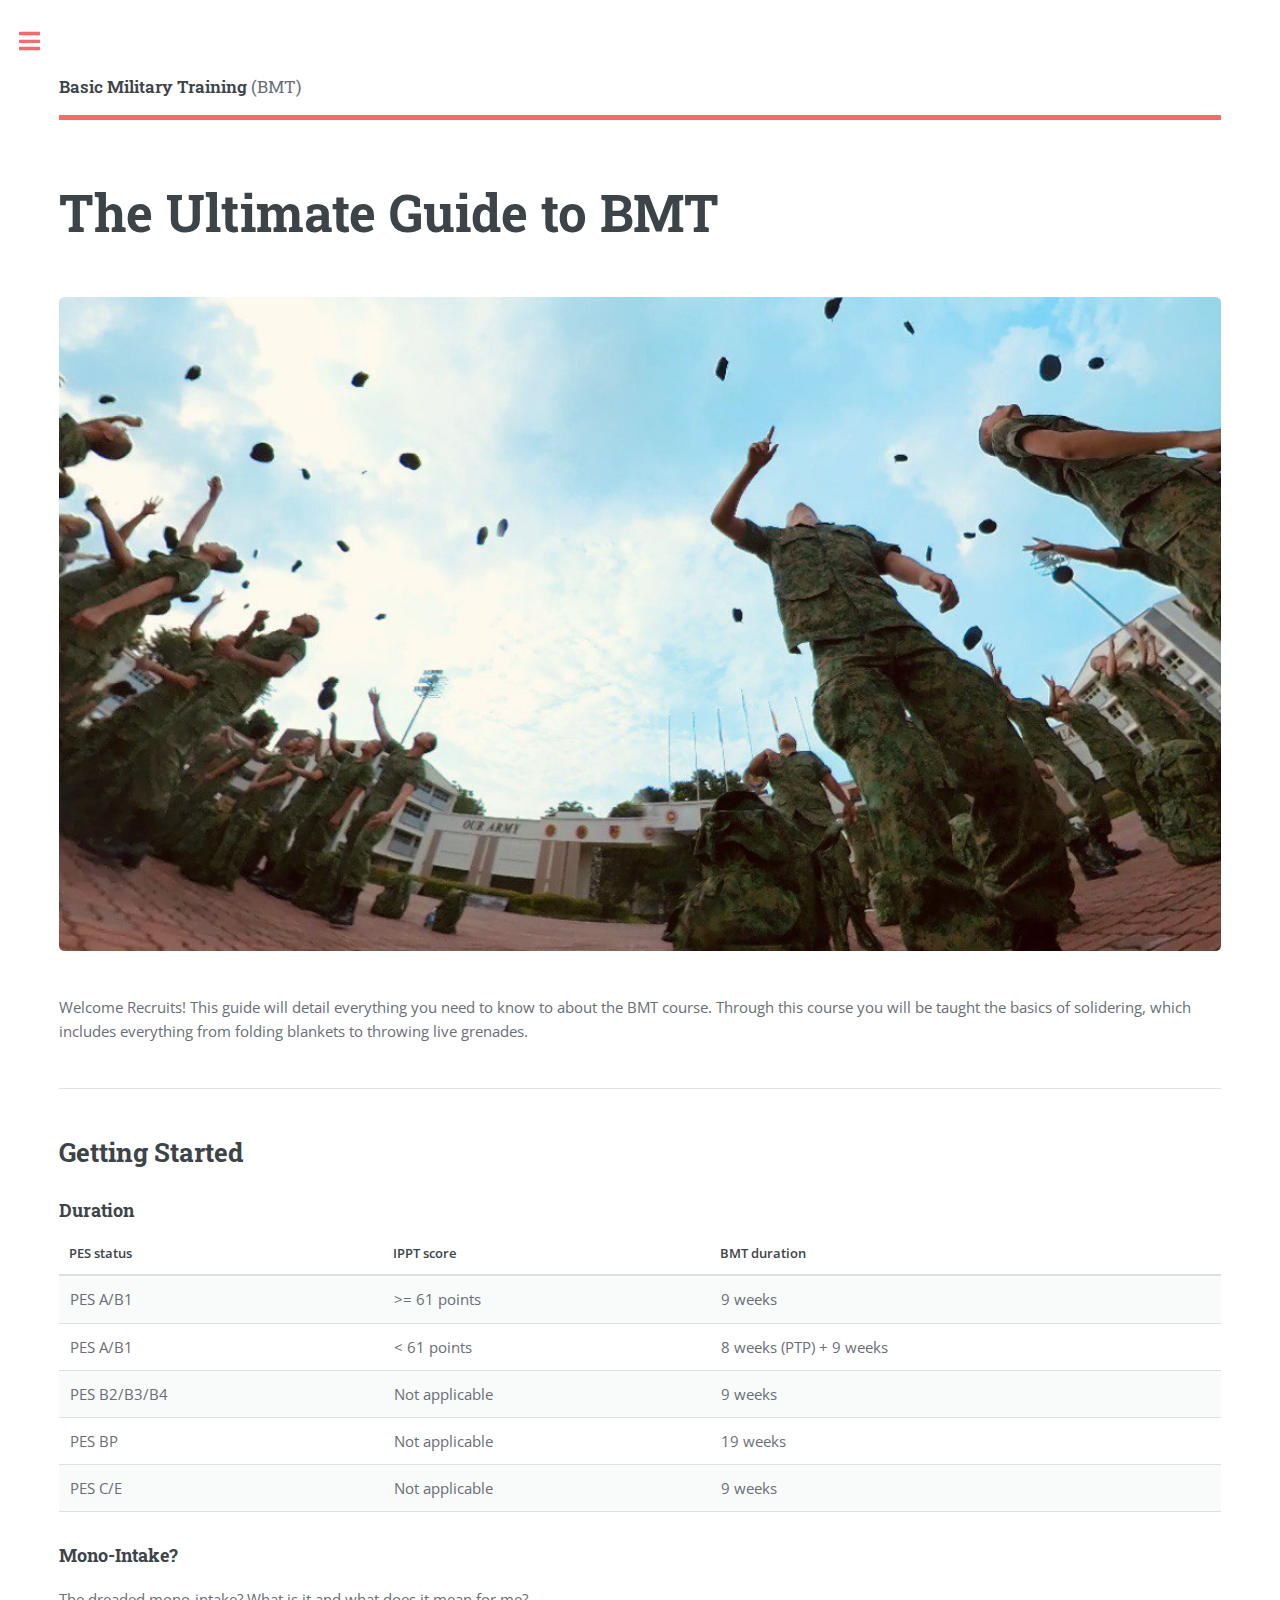
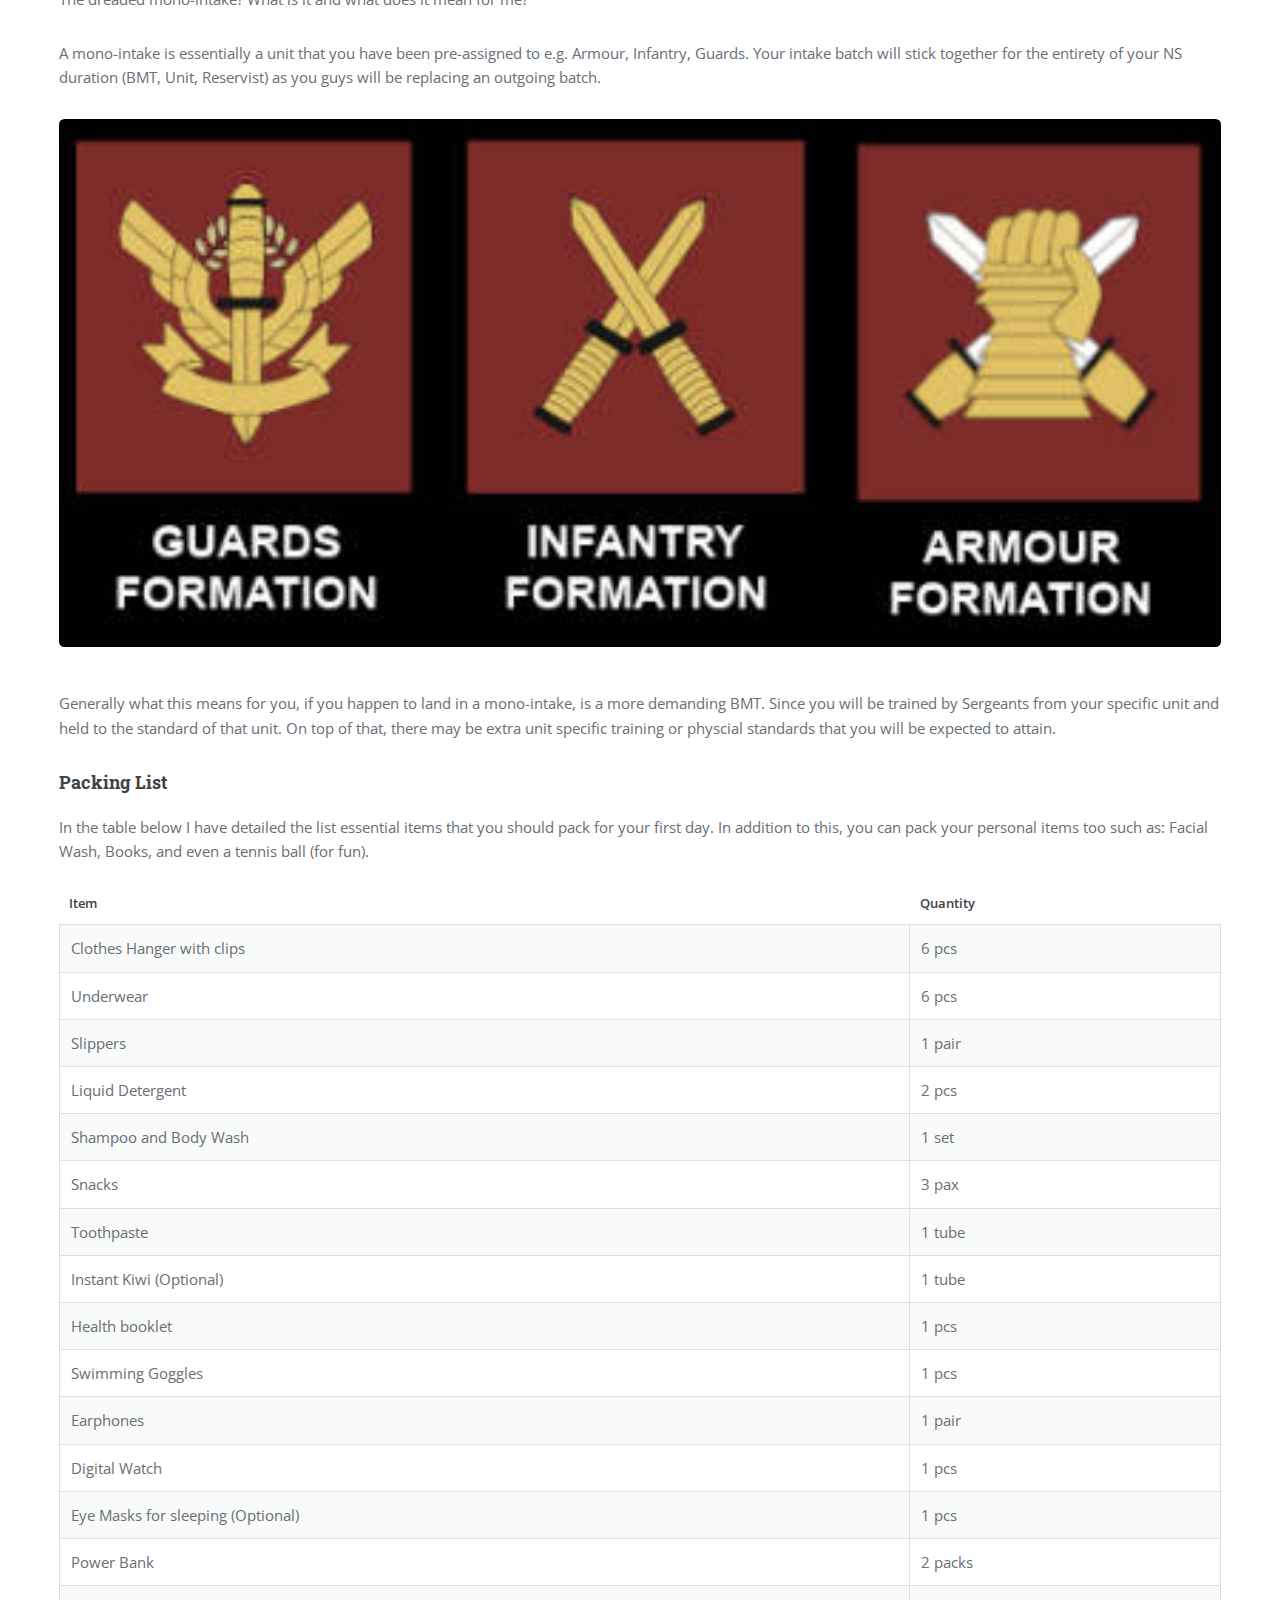
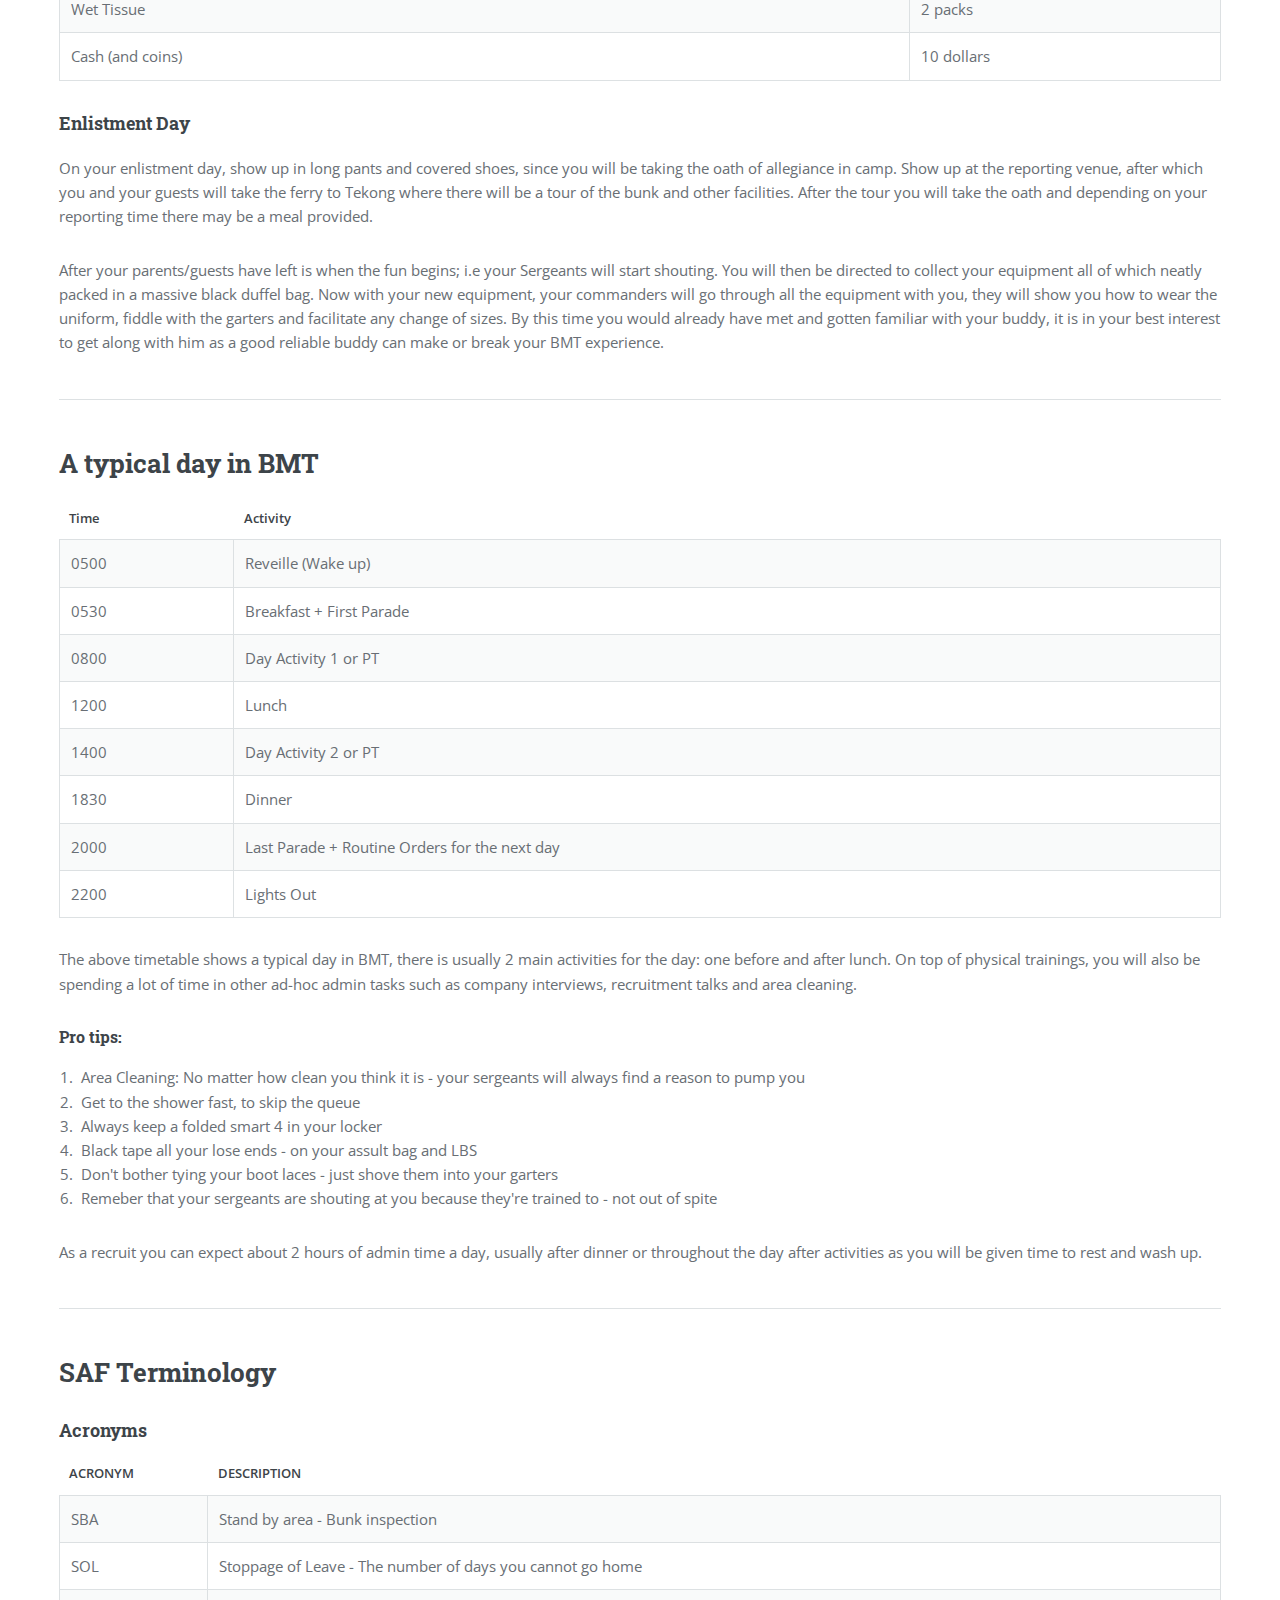
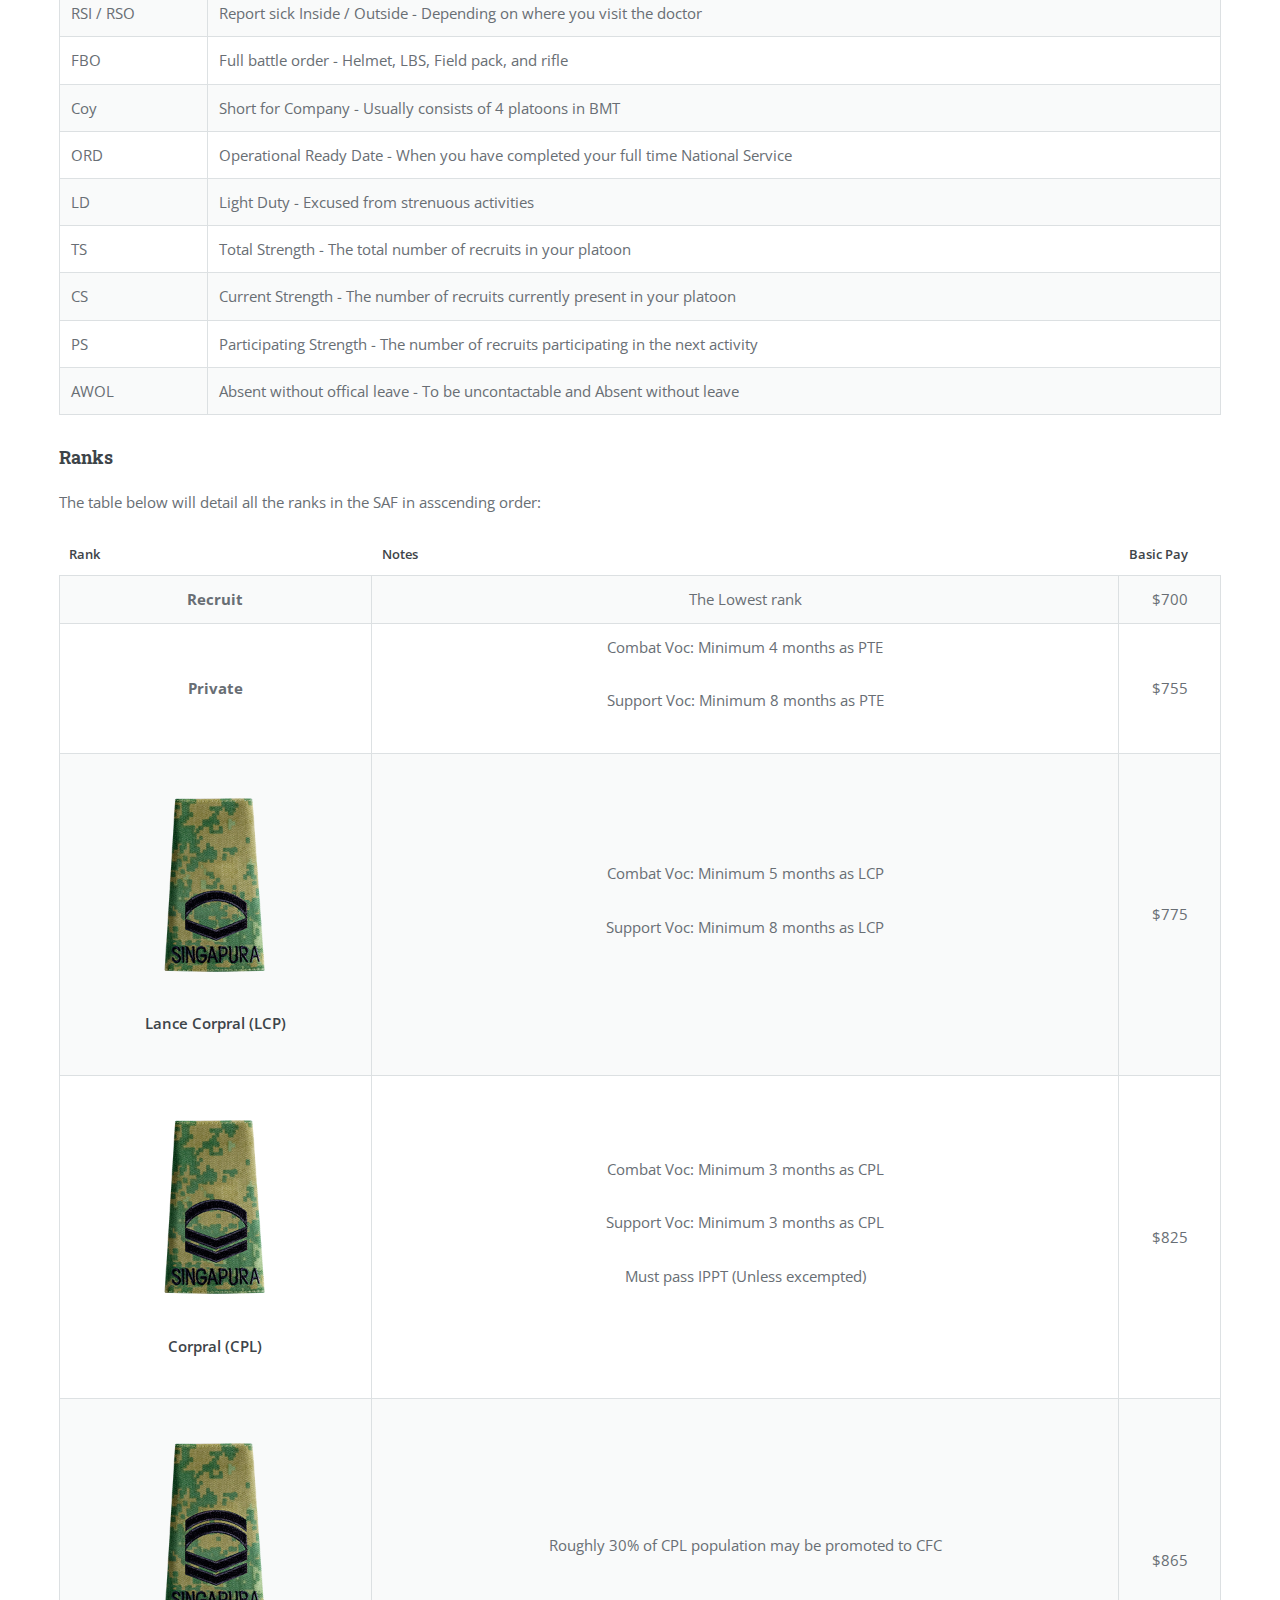
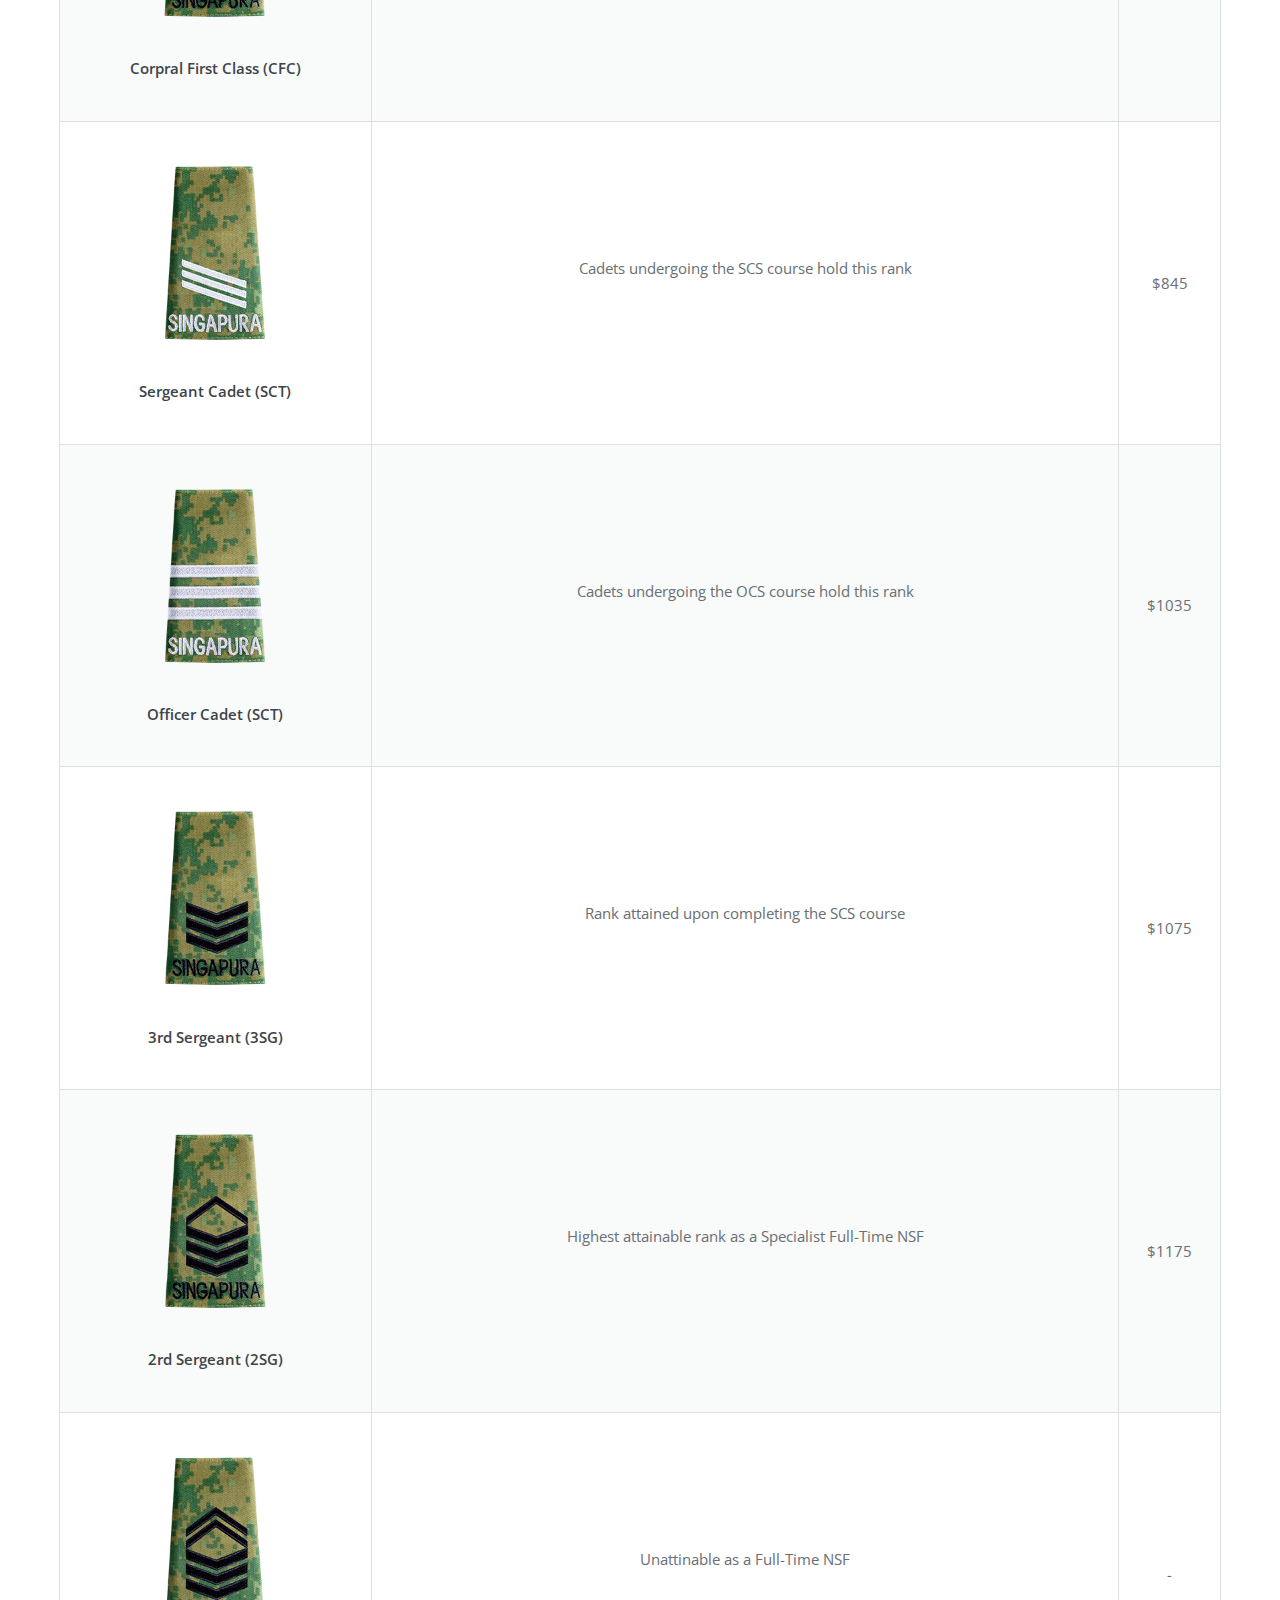
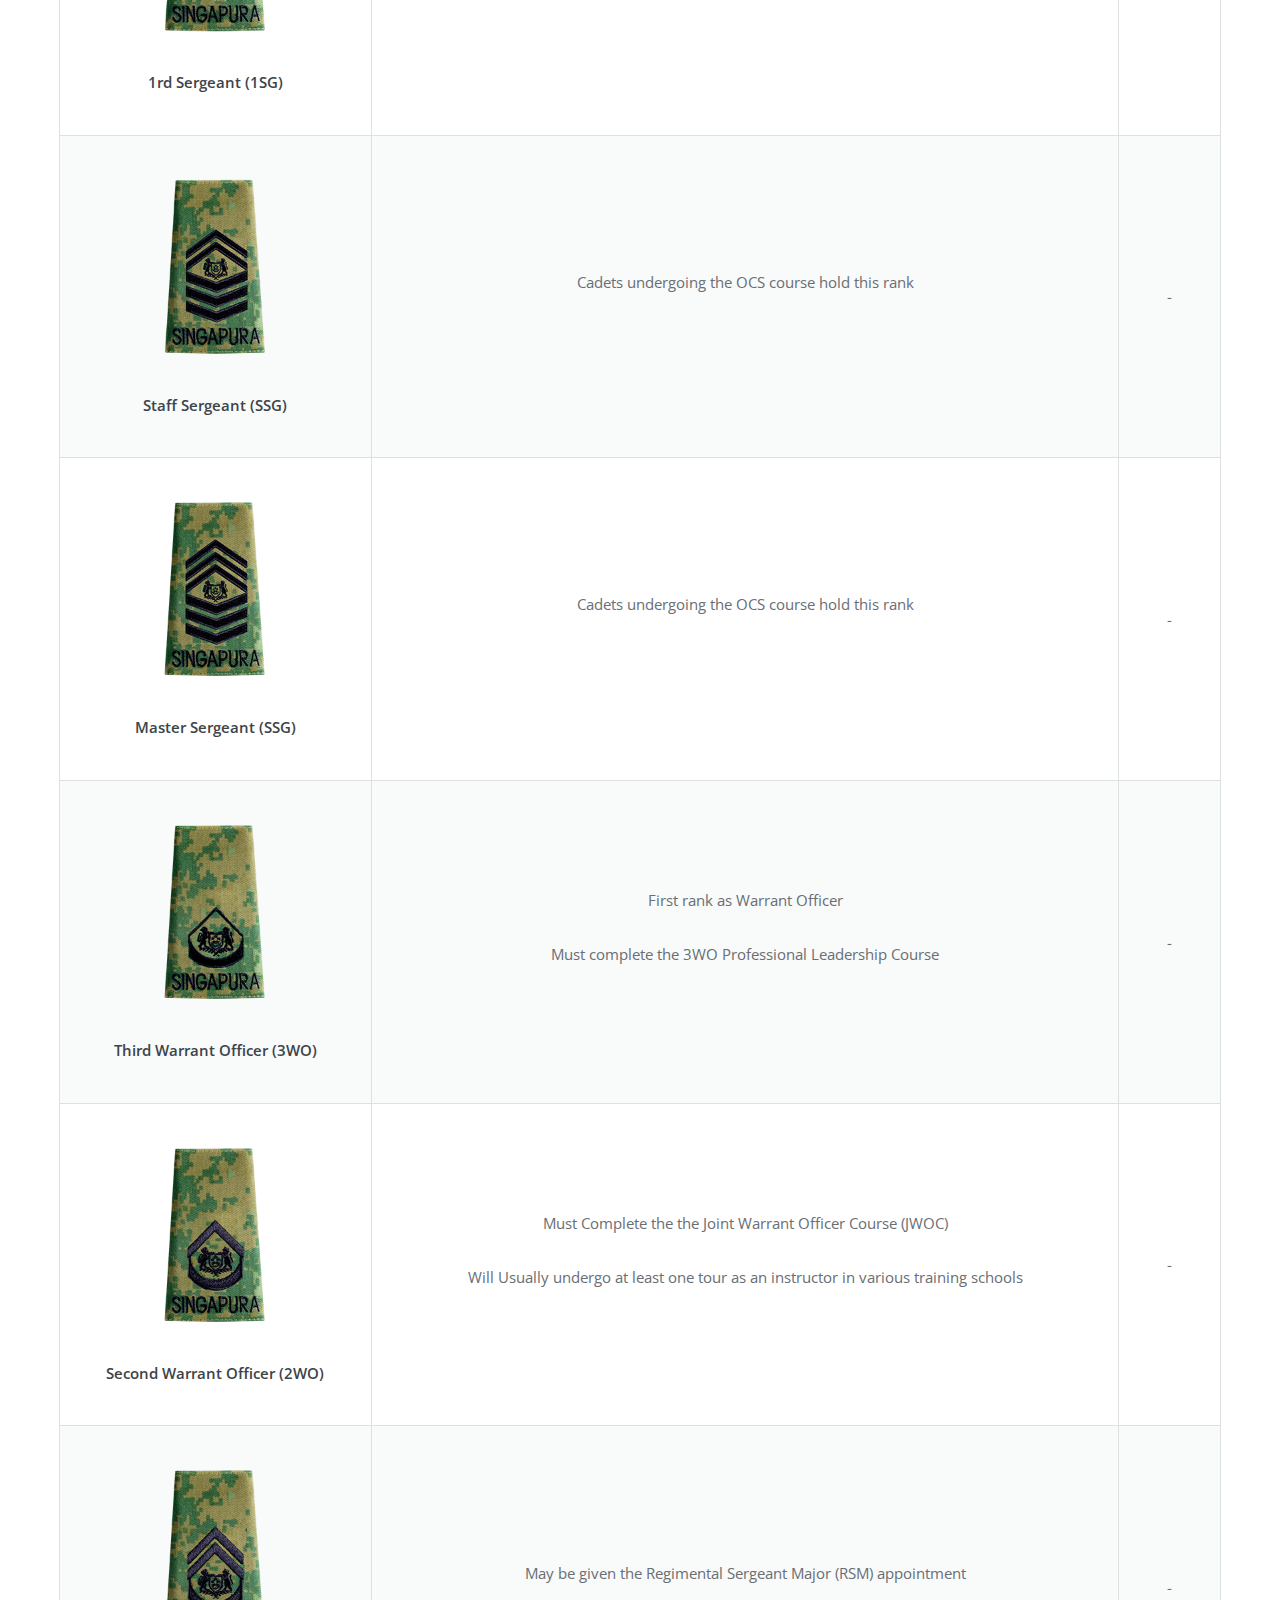
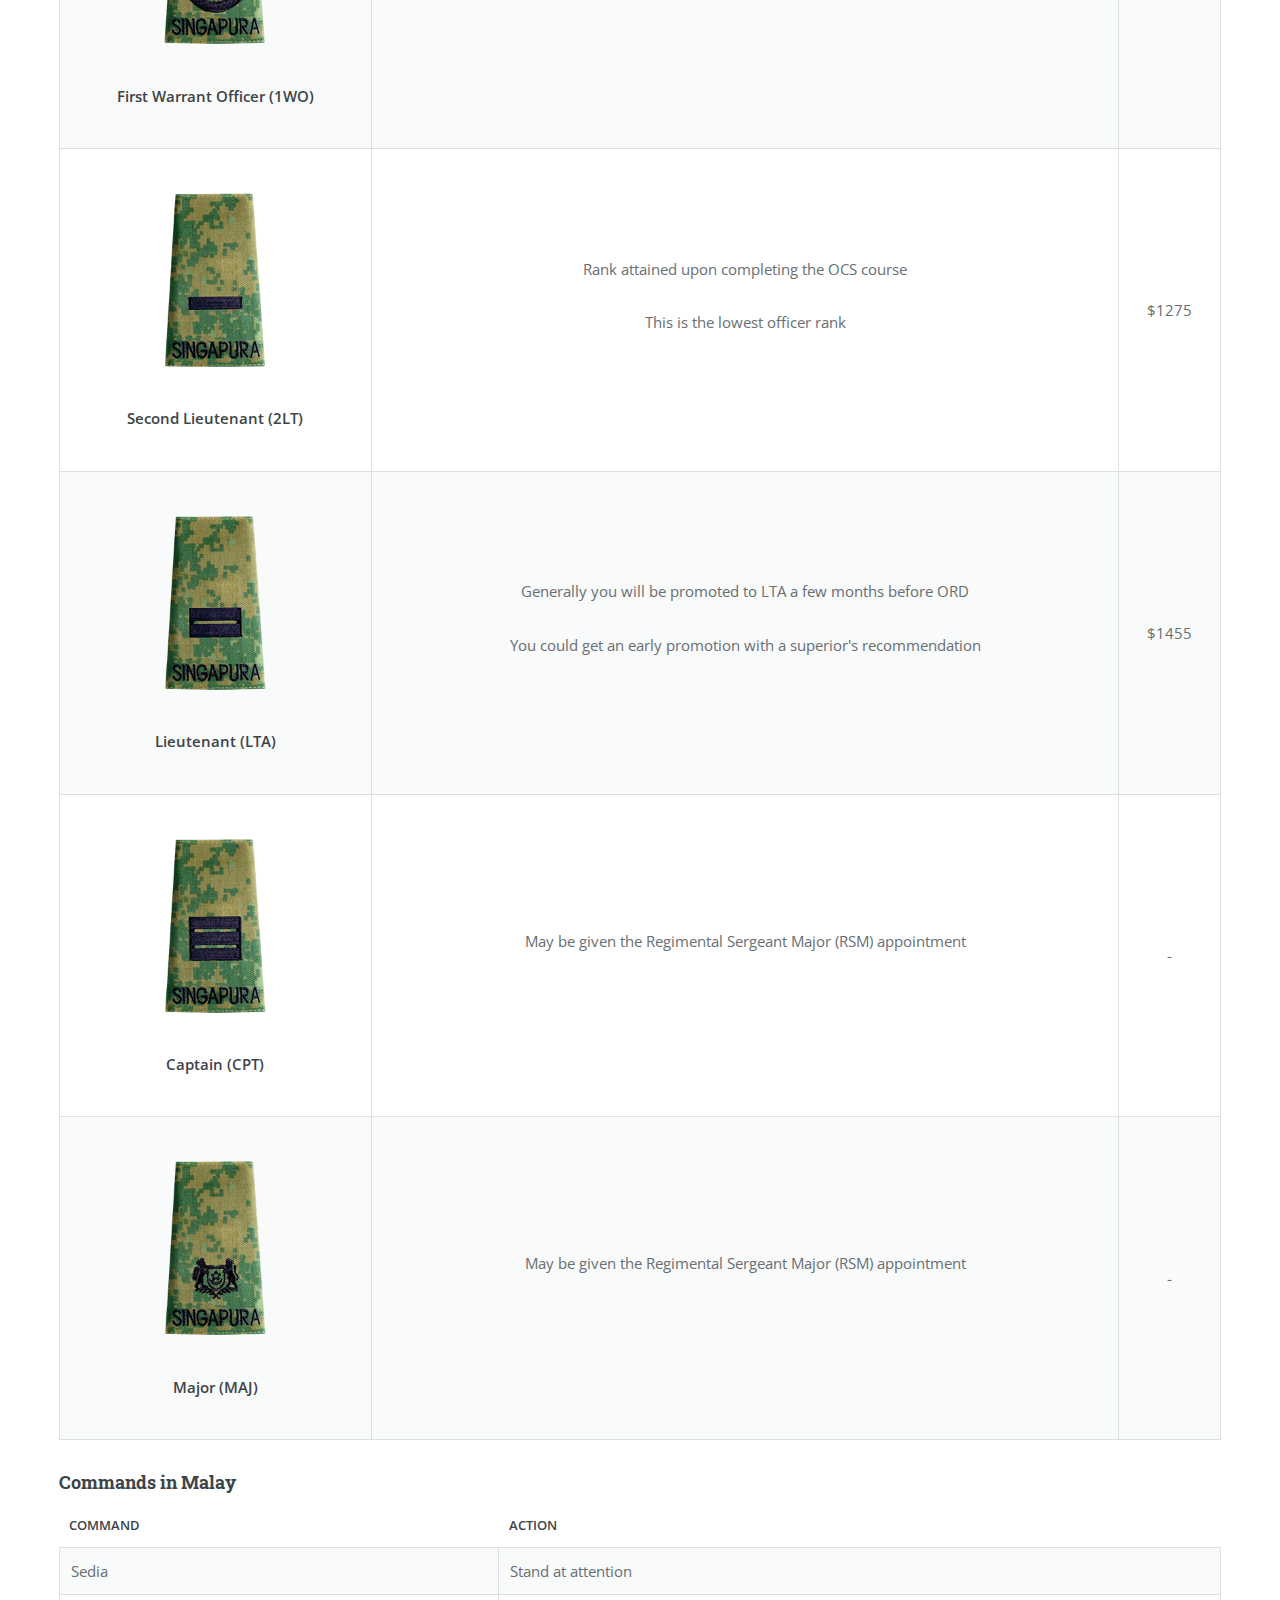
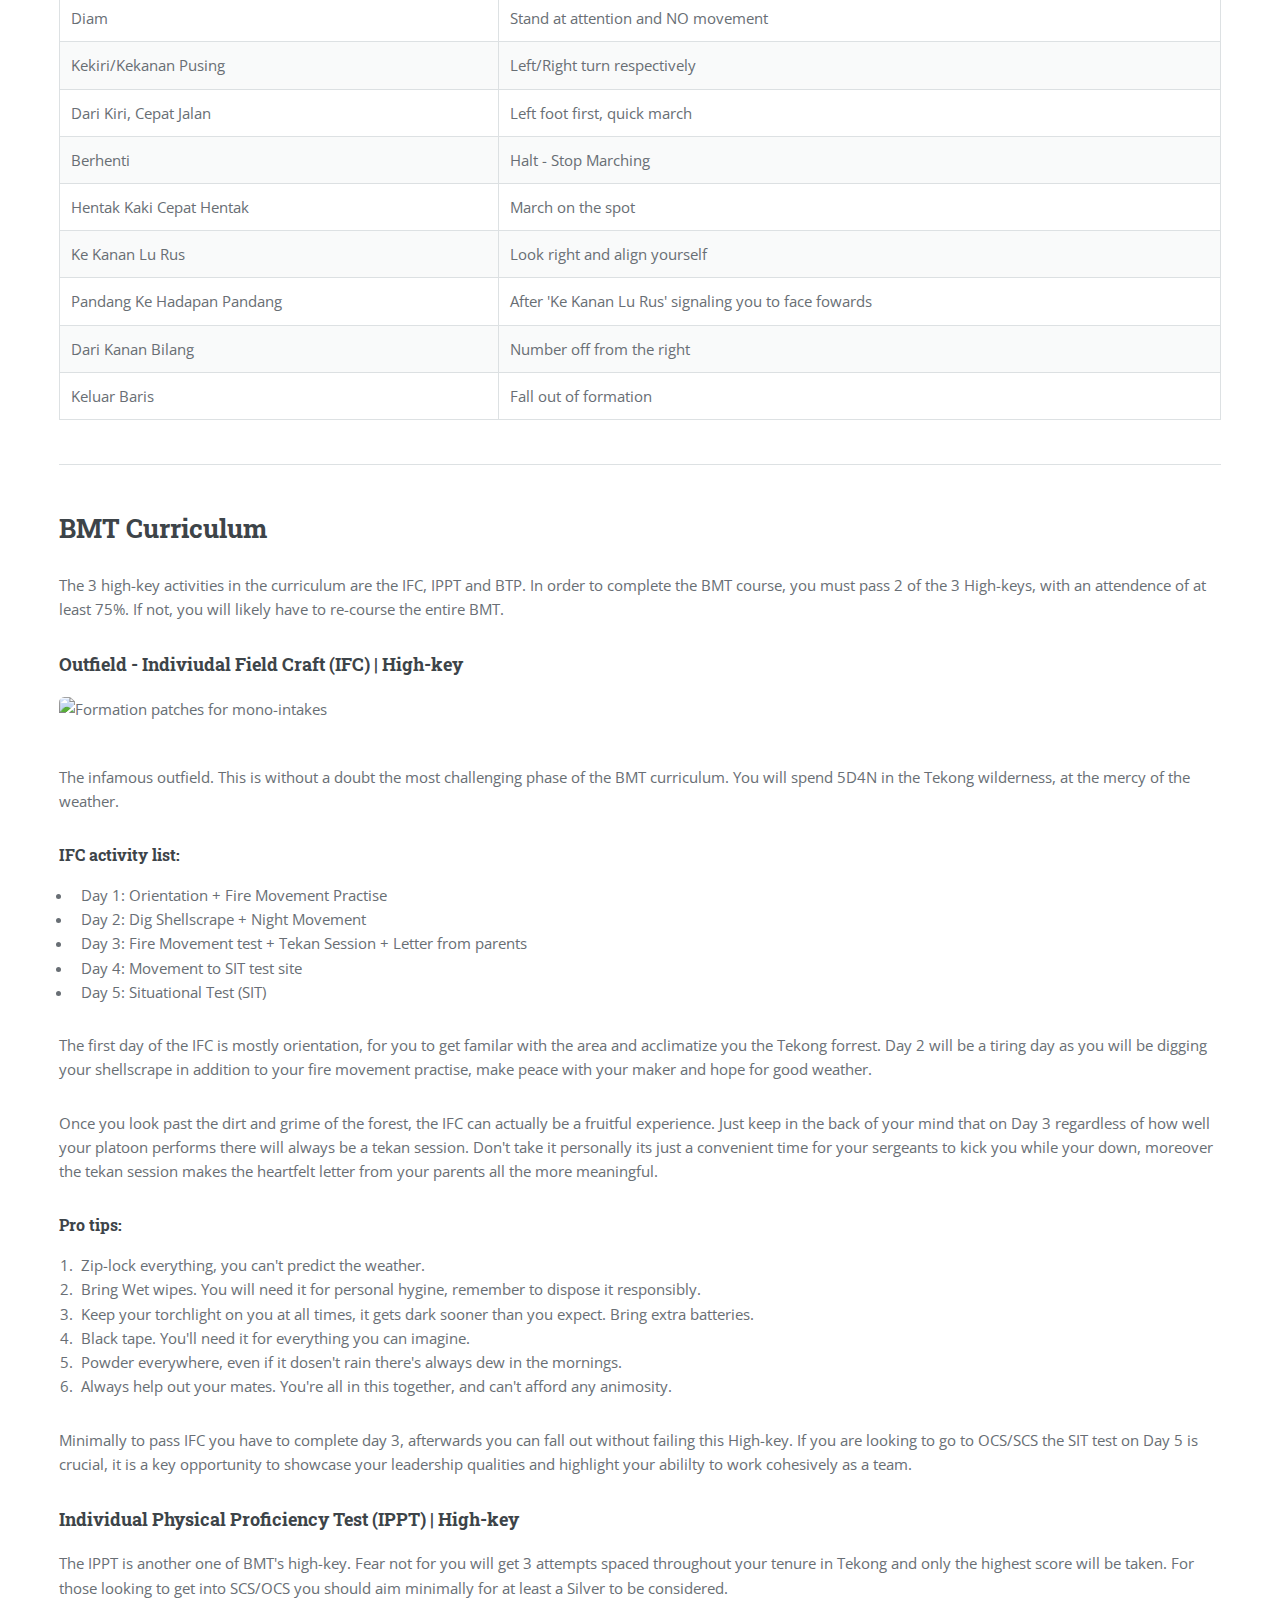
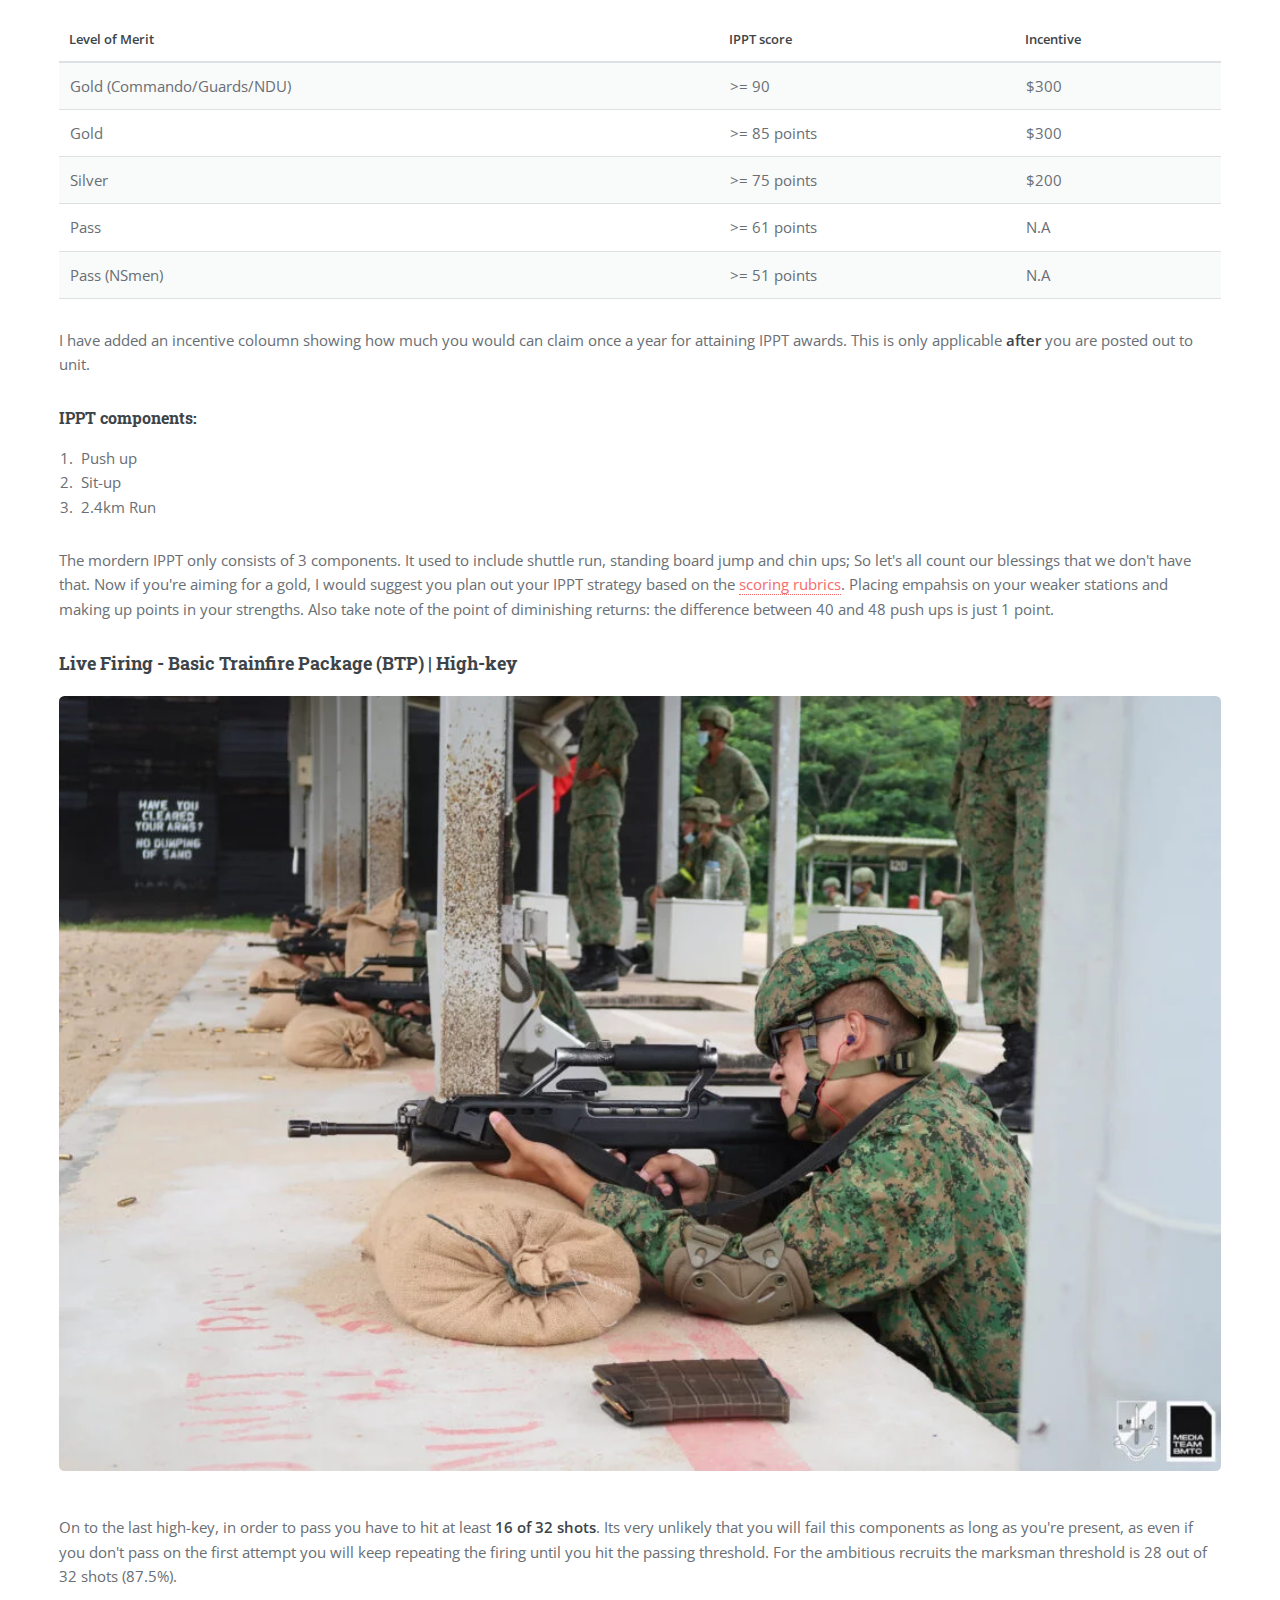
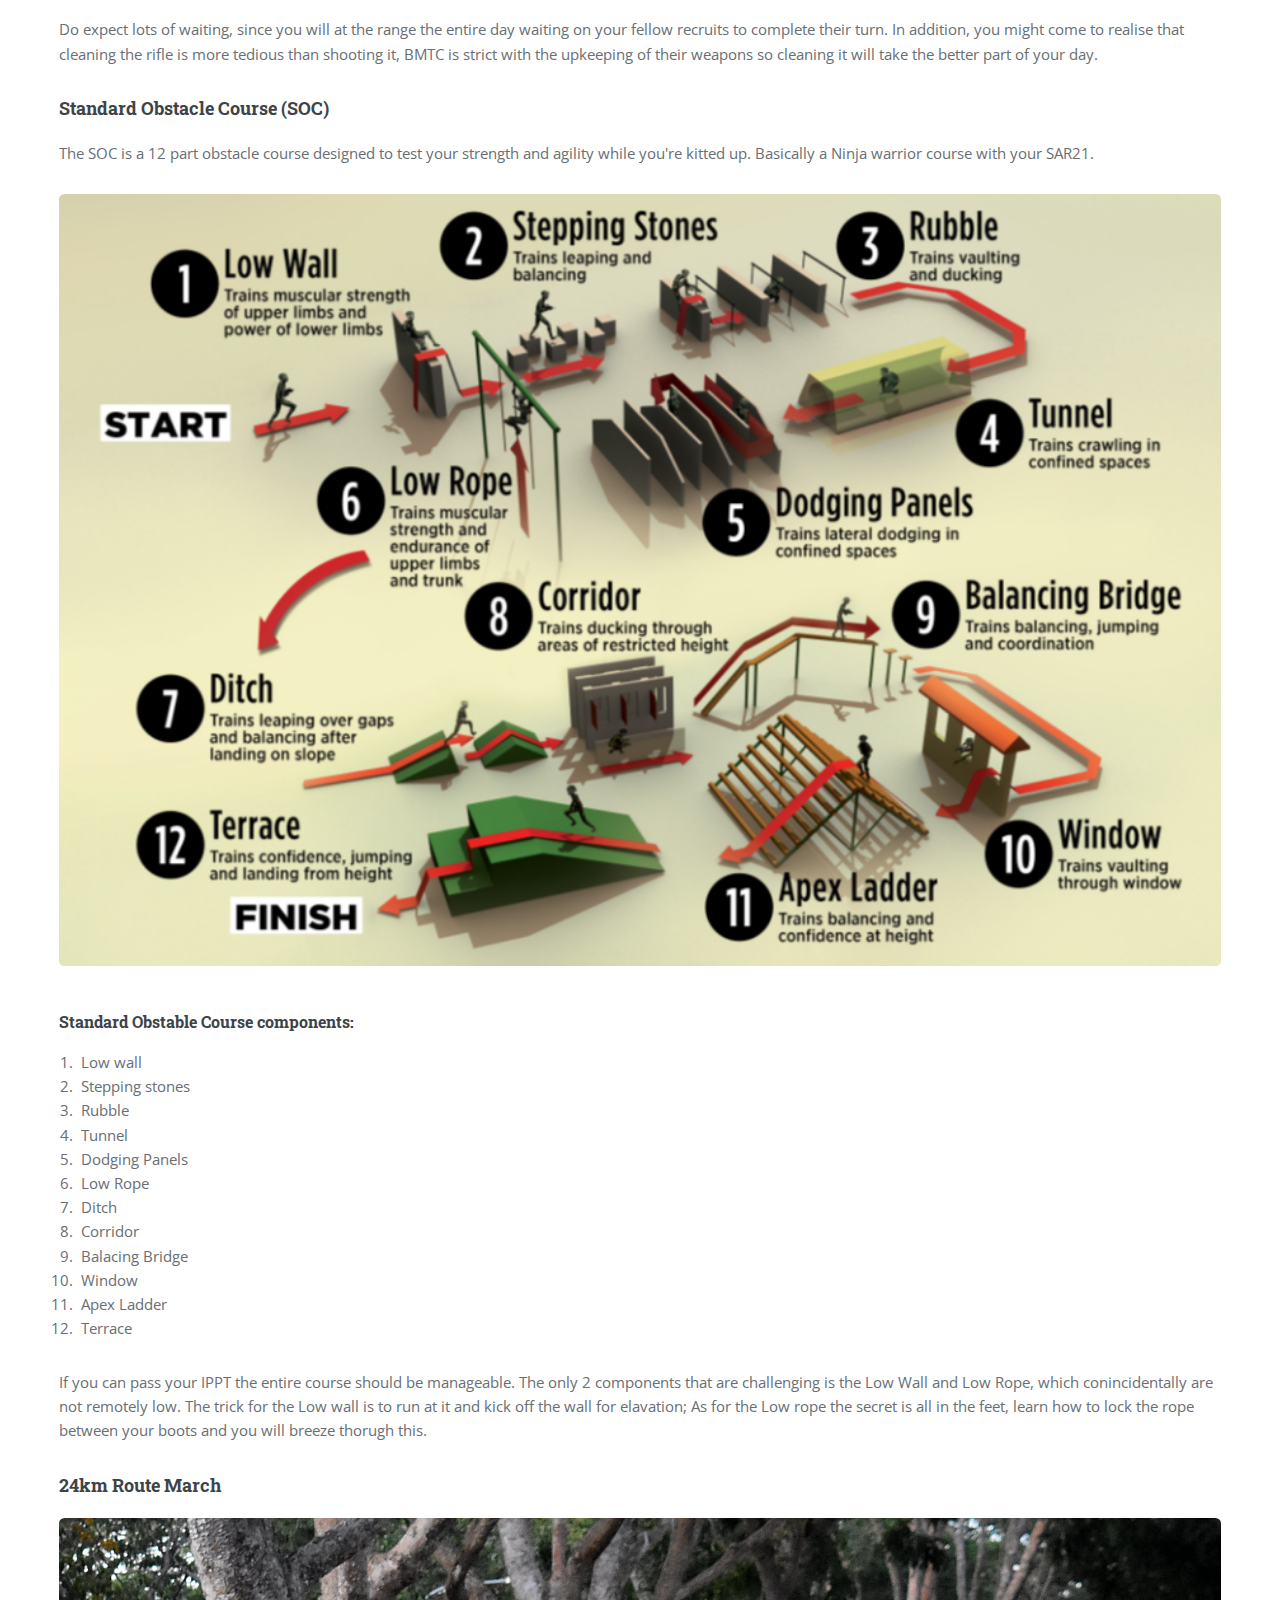
==== commit 8c1b767d: "Finallly Completed ranks" ====
--- a/bmt/index.html
+++ b/bmt/index.html
@@ -129,8 +129,16 @@
 													<td>1 pcs</td>
 												</tr>
 												<tr>
+													<td>Swimming Goggles</td>
+													<td>1 pcs</td>
+												</tr>
+												<tr>
 													<td>Earphones</td>
 													<td>1 pair</td>
+												</tr>
+												<tr>
+													<td>Digital Watch</td>
+													<td>1 pcs</td>
 												</tr>
 												<tr>
 													<td>Eye Masks for sleeping (Optional)</td>
@@ -177,7 +185,7 @@
 												<tr>
 													<td>0530</td>
 													<td>Breakfast + First Parade</td>
-												</tr>tipssergeant
+												</tr>
 												<tr>
 													<td>0800</td>
 													<td>Day Activity 1 or PT</td>
@@ -274,6 +282,196 @@
 									</table>
 
 									<h3 id="Ranks">Ranks</h3>
+									<p>The table below will detail all the ranks in the SAF in asscending order:</p>
+									<div class="table-wrapper">
+										<table class="alt" id="ranktable">
+											<thead>
+												<tr>
+													<th>Rank</th>
+													<th>Notes</th>
+													<th>Basic Pay</th>
+												</tr>
+											</thead>
+											<tbody>
+												<tr>
+													<td>Recruit</td>
+													<td>The Lowest rank</td>
+													<td>$700</td>
+												</tr>
+												<tr>
+													<td>Private</td>
+													<td>
+															<p>Combat Voc:  Minimum 4 months as PTE</p>
+															<p>Support Voc: Minimum 8 months as PTE</p>
+													</td>
+													<td>$755</td>
+												</tr>
+												<tr>
+													<td><img src="images/lcp.png" /> 
+														<p><b>Lance Corpral (LCP)</b></p>
+													</td>
+													<td>
+														<p>Combat Voc: Minimum 5 months as LCP</p>
+														<p>Support Voc: Minimum 8 months as LCP</p>
+													</td>
+													<td>$775</td>
+												</tr>
+												<tr>
+													<td><img src="images/cpl.png" /> 
+														<p><b>Corpral (CPL)</b></p>
+													</td>
+													<td>
+														<p>Combat Voc: Minimum 3 months as CPL </p>
+														<p>Support Voc: Minimum 3 months as CPL</p>
+														<p>Must pass IPPT (Unless excempted)</p>
+													</td>
+													<td>$825</td>
+												</tr>
+												<tr>
+													<td><img src="images/cfc.png" /> 
+														<p><b>Corpral First Class (CFC)</b></p>
+													</td>
+													<td>
+														<p>Roughly 30% of CPL population may be promoted to CFC</p>
+													</td>
+													<td>$865</td>
+												</tr>
+												<tr>
+													<td><img src="images/sct.png" /> 
+														<p><b>Sergeant Cadet (SCT)</b></p>
+													</td>
+													<td>
+														<p>Cadets undergoing the SCS course hold this rank</p>
+													</td>
+													<td>$845</td>
+												</tr>
+												<tr>
+													<td><img src="images/oct.png" /> 
+														<p><b>Officer Cadet (SCT)</b></p>
+													</td>
+													<td>
+														<p>Cadets undergoing the OCS course hold this rank</p>
+													</td>
+													<td>$1035</td>
+												</tr>
+												<tr>
+													<td><img src="images/3sg.png" /> 
+														<p><b>3rd Sergeant (3SG)</b></p>
+													</td>
+													<td>
+														<p>Rank attained upon completing the SCS course</p>
+													</td>
+													<td>$1075</td>
+												</tr>
+												<tr>
+													<td><img src="images/2sg.png" /> 
+														<p><b>2rd Sergeant (2SG)</b></p>
+													</td>
+													<td>
+														<p>Highest attainable rank as a Specialist Full-Time NSF</p>
+													</td>
+													<td>$1175</td>
+												</tr>
+												<tr>
+													<td><img src="images/1sg.png" /> 
+														<p><b>1rd Sergeant (1SG)</b></p>
+													</td>
+													<td>
+														<p>Unattinable as a Full-Time NSF</p>
+													</td>
+													<td>-</td>
+												</tr>
+												<tr>
+													<td><img src="images/ssg.png" /> 
+														<p><b>Staff Sergeant (SSG)</b></p>
+													</td>
+													<td>
+														<p>Cadets undergoing the OCS course hold this rank</p>
+													</td>
+													<td>-</td>
+												</tr>
+												<tr>
+													<td><img src="images/msg.png" /> 
+														<p><b>Master Sergeant (SSG)</b></p>
+													</td>
+													<td>
+														<p>Cadets undergoing the OCS course hold this rank</p>
+													</td>
+													<td>-</td>
+												</tr>
+												<tr>
+													<td><img src="images/3wo.png" /> 
+														<p><b>Third Warrant Officer (3WO)</b></p>
+													</td>
+													<td>
+														<p>First rank as Warrant Officer</p>
+														<p>Must complete the 3WO Professional Leadership Course</p>
+													</td>
+													<td>-</td>
+												</tr>
+												<tr>
+													<td><img src="images/2wo.png" /> 
+														<p><b>Second Warrant Officer (2WO)</b></p>
+													</td>
+													<td>
+														<p>Must Complete the the Joint Warrant Officer Course (JWOC)</p>
+														<p>Will Usually undergo at least one tour as an instructor in various training schools</p>
+													</td>
+													<td>-</td>
+												</tr>
+												<tr>
+													<td><img src="images/1wo.png" /> 
+														<p><b>First Warrant Officer (1WO)</b></p>
+													</td>
+													<td>
+														<p>May be given the Regimental Sergeant Major (RSM) appointment</p>
+													</td>
+													<td>-</td>
+												</tr>
+												<tr>
+													<td><img src="images/2lt.png" /> 
+														<p><b>Second Lieutenant (2LT)</b></p>
+													</td>
+													<td>
+														<p>Rank attained upon completing the OCS course</p>
+														<p>This is the lowest officer rank</p>
+													</td>
+													<td>$1275</td>
+												</tr>
+												<tr>
+													<td><img src="images/lta.png" /> 
+														<p><b> Lieutenant (LTA)</b></p>
+													</td>
+													<td>
+														<p>Generally you will be promoted to LTA a few months before ORD</p>
+														<p>You could get an early promotion with a superior's recommendation</p>
+													</td>
+													<td>$1455</td>
+												</tr>
+												<tr>
+													<td><img src="images/cpt.png" /> 
+														<p><b> Captain (CPT)</b></p>
+													</td>
+													<td>
+														<p>May be given the Regimental Sergeant Major (RSM) appointment</p>
+													</td>
+													<td>-</td>
+												</tr>
+												<tr>
+													<td><img src="images/maj.png" /> 
+														<p><b> Major (MAJ)</b></p>
+													</td>
+													<td>
+														<p>May be given the Regimental Sergeant Major (RSM) appointment</p>
+													</td>
+													<td>-</td>
+												</tr>
+											
+
+											</tbody>
+										</table>
+									</div>
+
 									<h3 id="CommandsinMalay">Commands in Malay</h3>
 									<table class="alt">
 										<thead>
@@ -581,7 +779,21 @@
 
 									<hr class="major" id="FAQ" />
 									<h2 id="FAQ">FAQ</h2>
-									Insert Frequently Asked Questions
+									<h4>Should I get a haircut before enlisting?</h4>
+									<p>Yes ideally you should, the barbers in tekong can be rough and unhyginic; ask your barber for a zero cut. The test for acceptable hair length is if you still can pinch and pull your hair its too long.</p>
+								
+									<h4>What kind of spectacles are allowed?</h4>
+									<p>Black plastic spectacles, half-frames are not allowed. You can claim up to $40 to make a new pair after enlistment, just remember to keep the receipt.</p>
+
+									<h4>I have a medical condition, how do I down PES?</h4>
+									<p>The most straight-foward way is to get a letter endoresed by a specilist doctor and present it to your MO. Any other kind of X-ray or MRI scans which can prove your medical condition can also warrant a down PES.</p>
+
+									<h4>How long is my confinment?</h4>
+									<p>2 weekends. Roughly 2 - 2.5 weeks depending on your enlistment day.</p>
+
+									<h4>Where can I buy army items?</h4>
+									<p>There are 2 eMart outlets open to public they are located at: The Chevrons (Jurong East) and SAFRA Punggol.</p>
+								
 								</section>
 
 						</div>
--- a/bmt/assets/css/main.css
+++ b/bmt/assets/css/main.css
@@ -95,6 +95,22 @@
     -webkit-transition: none !important;
     -ms-transition: none !important;
     transition: none !important; }
+
+#ranktable img{
+    height:240px;
+    width:148px;
+    object-fit: contain;
+}
+
+#ranktable td{
+  text-align: center;
+  vertical-align: middle;
+}
+
+#ranktable td:nth-of-type(1) {
+  font-weight: bold;
+}
+  
 
 /* Type */
 body, input, select, textarea {
@@ -1469,6 +1485,7 @@
     color: #3d4449;
     font-size: 0.9em;
     font-weight: 600;
+    white-space: nowrap;
     padding: 0 0.75em 0.75em 0.75em;
     text-align: left; }
   table thead {
